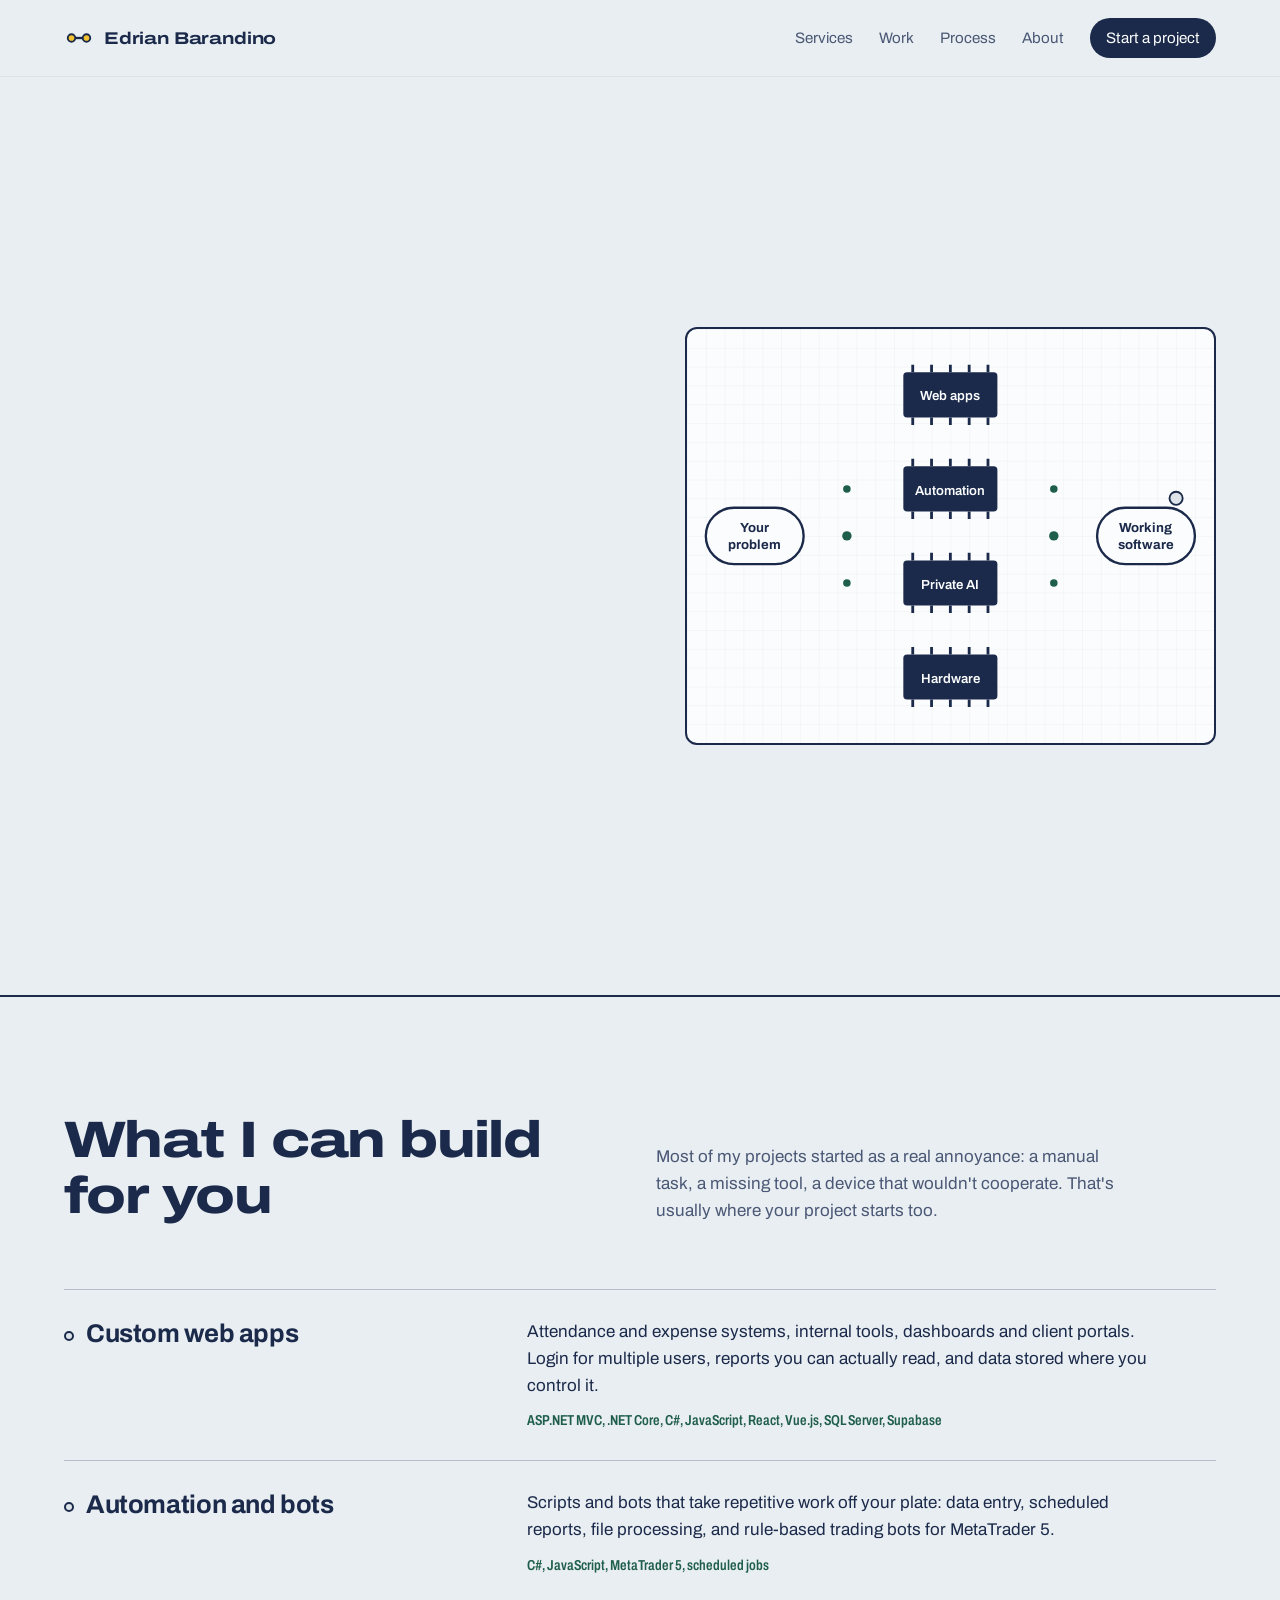
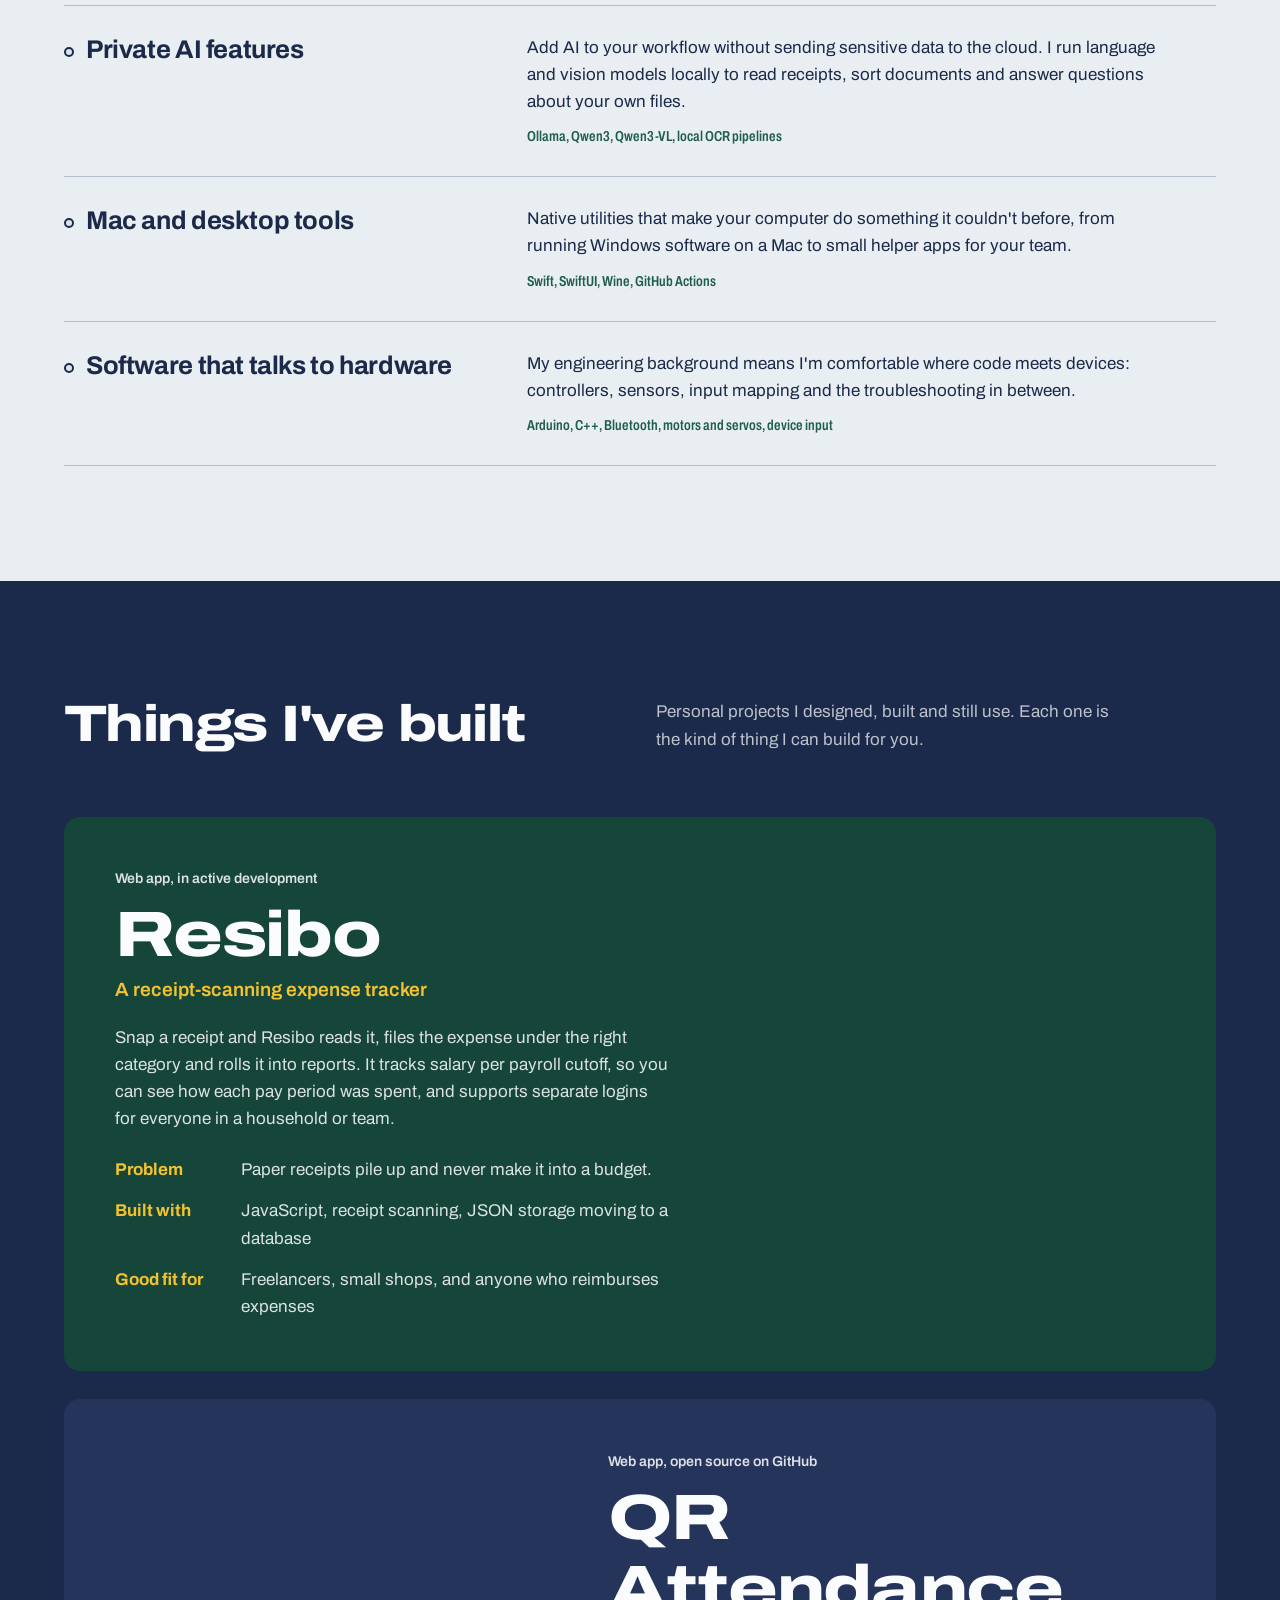
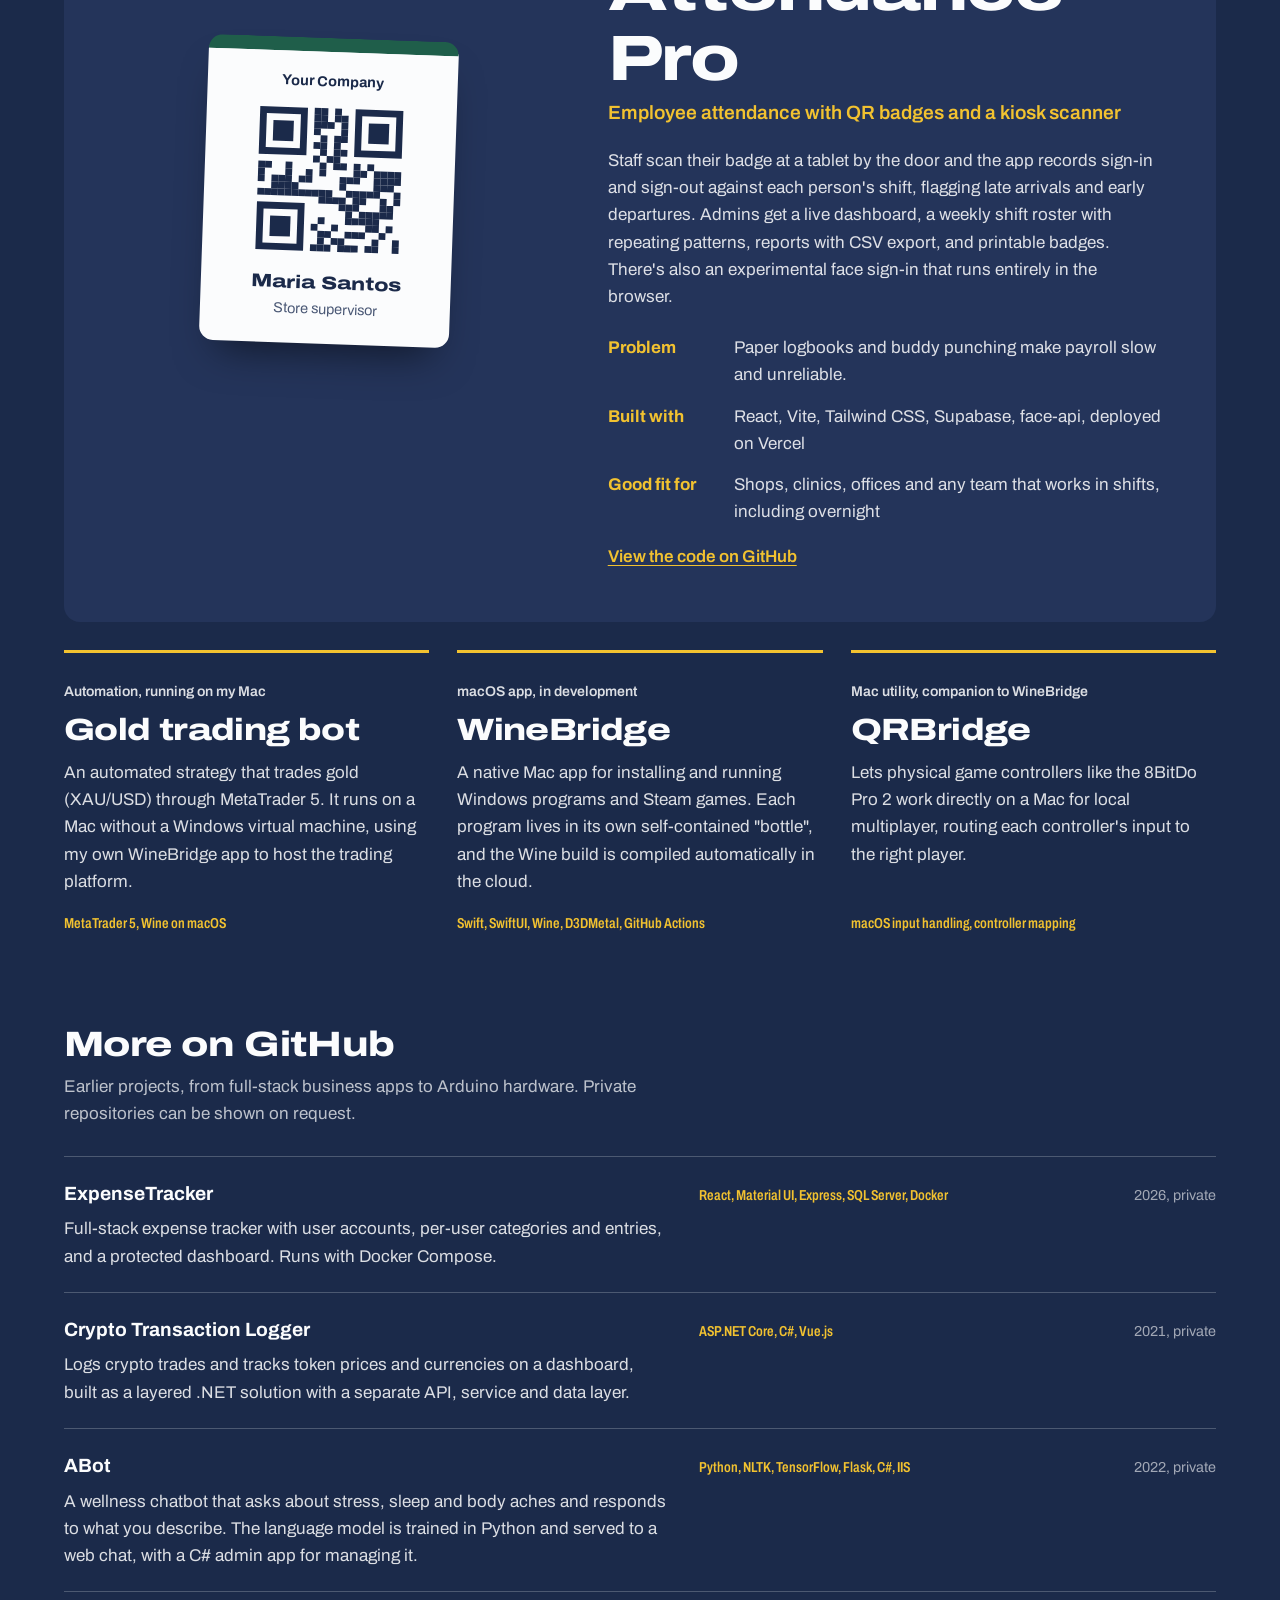
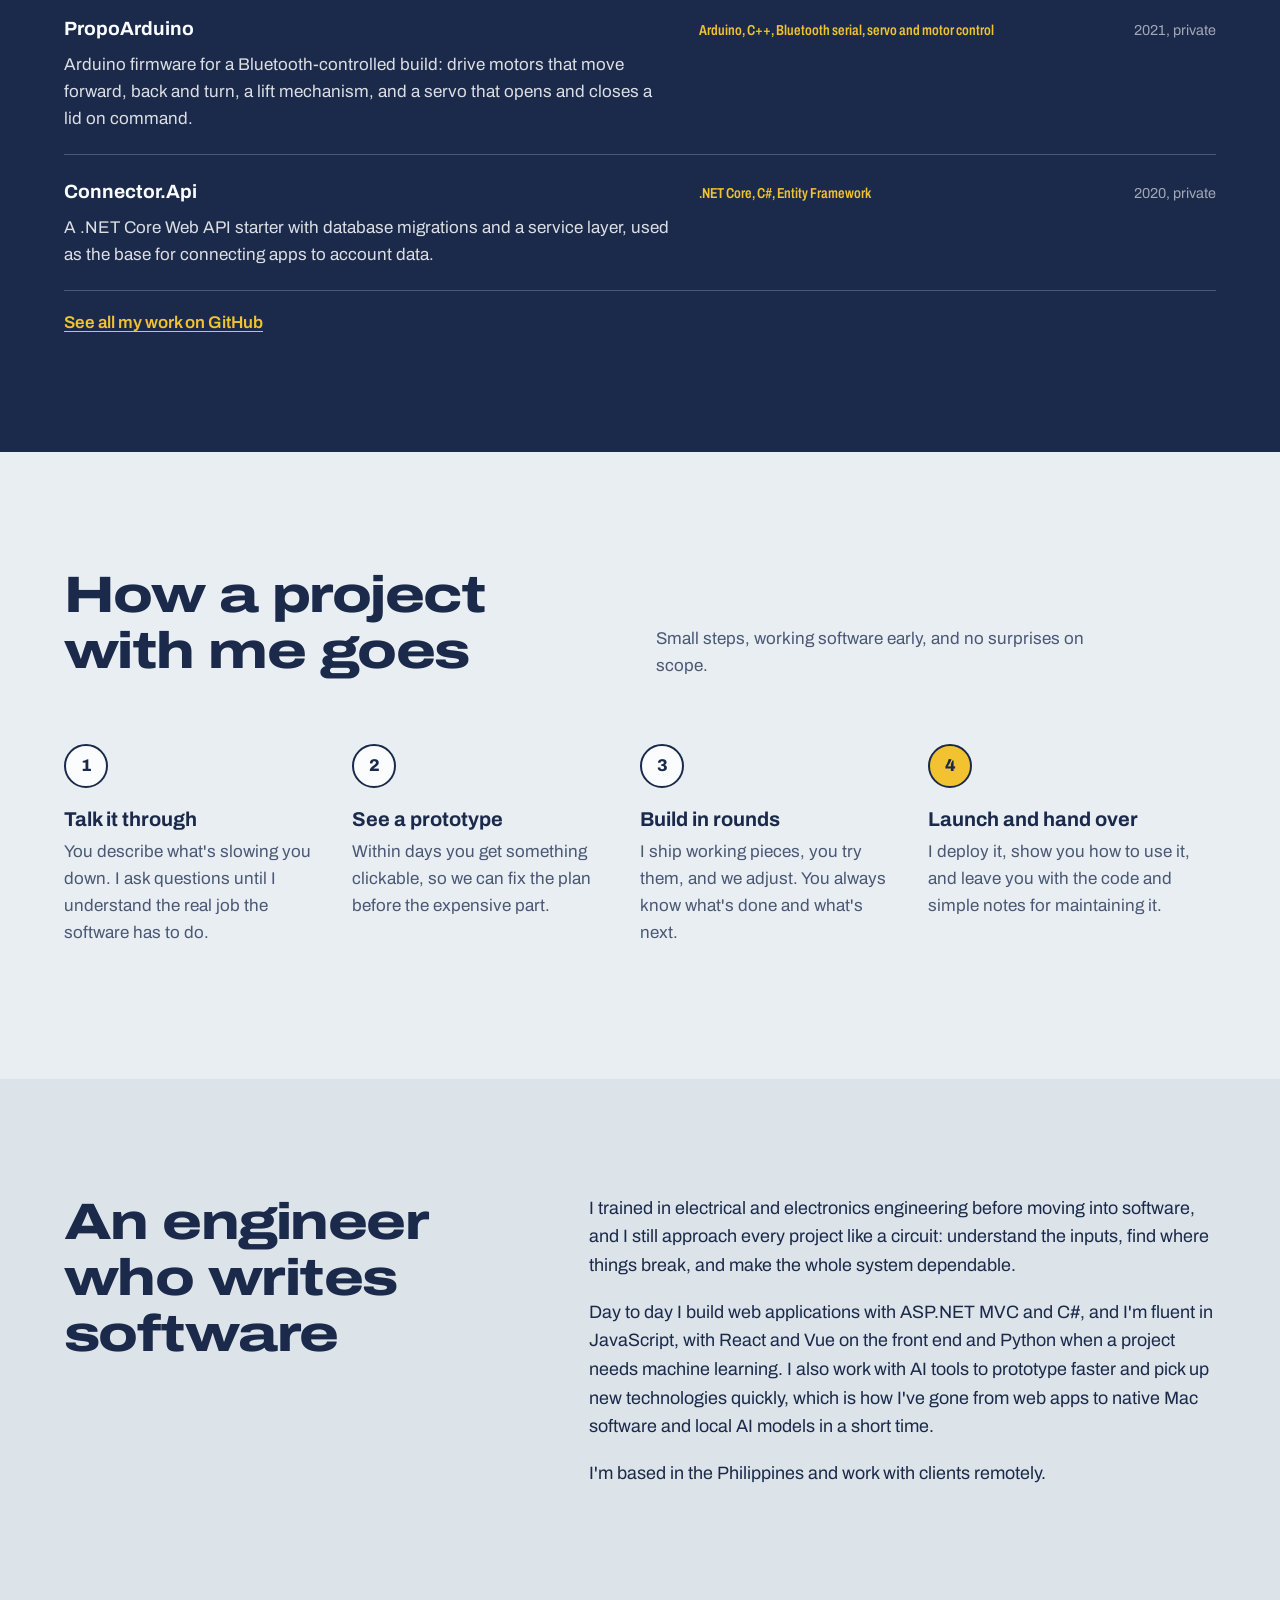
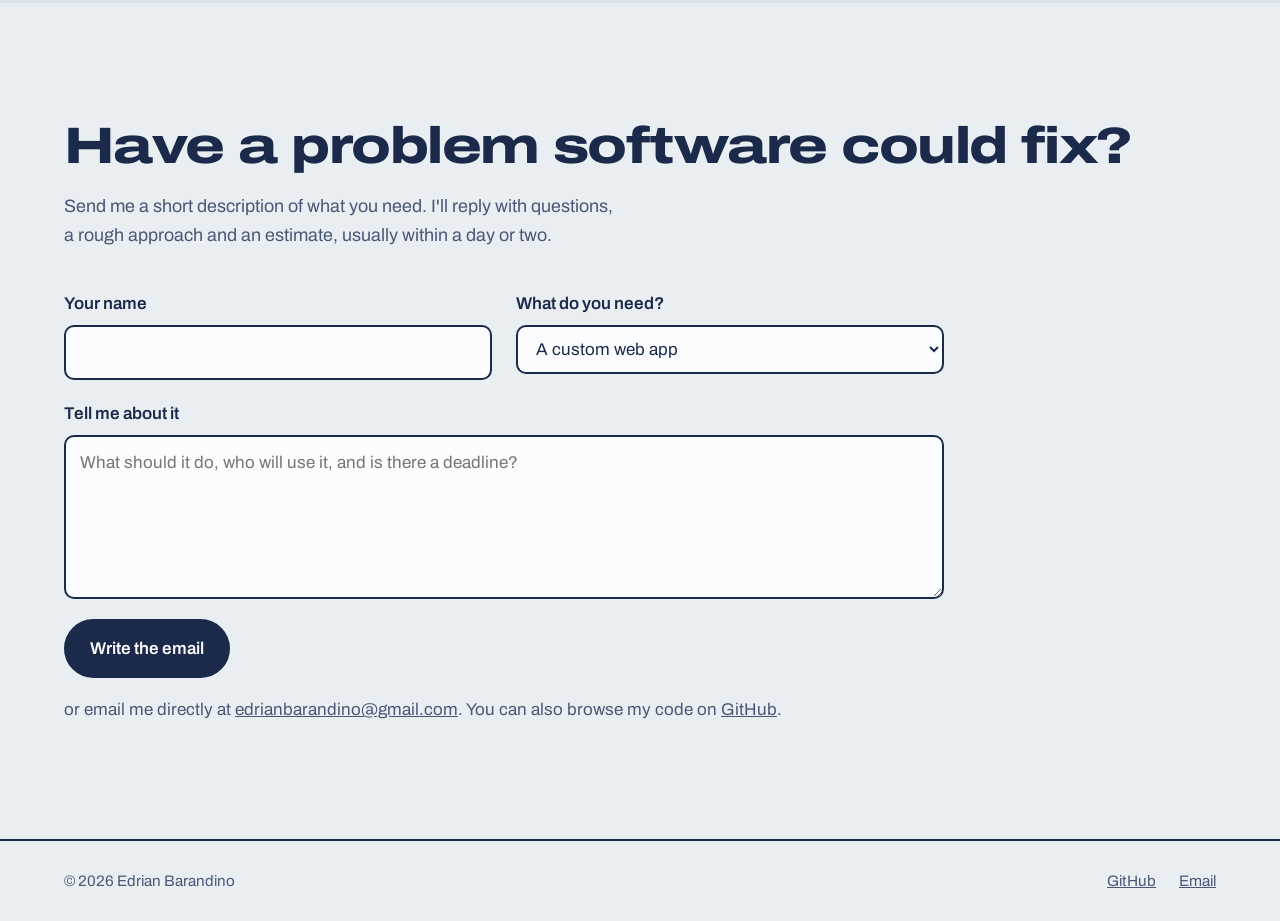
==== index.html @ 3510b92c "Initial page" ====
<!DOCTYPE html>
<html lang="en">
<head>
  <meta charset="utf-8">
  <meta name="viewport" content="width=device-width, initial-scale=1">
  <title>Edrian Barandino — Web apps, automation and AI tools</title>
  <meta name="description" content="Edrian Barandino is a software developer with an electronics engineering background. I build custom web apps, automation, bots and private AI tools for small businesses and individuals.">
  <meta property="og:title" content="Edrian Barandino — Web apps, automation and AI tools">
  <meta property="og:description" content="Custom web apps, automation and private AI tools, built by a developer who also understands hardware.">
  <meta property="og:type" content="website">
  <link rel="icon" href="data:image/svg+xml,%3Csvg xmlns='http://www.w3.org/2000/svg' viewBox='0 0 32 32'%3E%3Crect width='32' height='32' rx='6' fill='%231B2A4A'/%3E%3Ccircle cx='9' cy='16' r='3' fill='%23F2C230'/%3E%3Ccircle cx='23' cy='16' r='3' fill='%23F2C230'/%3E%3Cpath d='M12 16h8' stroke='%23F2C230' stroke-width='2'/%3E%3C/svg%3E">
  <link rel="preconnect" href="https://fonts.googleapis.com">
  <link rel="preconnect" href="https://fonts.gstatic.com" crossorigin>
  <link href="https://fonts.googleapis.com/css2?family=Archivo:wdth,wght@62..125,300..900&display=swap" rel="stylesheet">
  <link rel="stylesheet" href="styles.css">
</head>
<body>
  <a class="skip" href="#main">Skip to content</a>

  <header class="top">
    <span class="progress" aria-hidden="true"></span>
    <a class="mark" href="#top" aria-label="Edrian Barandino, home">
      <svg viewBox="0 0 32 32" aria-hidden="true"><circle cx="8" cy="16" r="4"/><circle cx="24" cy="16" r="4"/><path d="M12 16h8"/></svg>
      <span>Edrian Barandino</span>
    </a>
    <nav aria-label="Main">
      <a href="#services">Services</a>
      <a href="#work">Work</a>
      <a href="#process">Process</a>
      <a href="#about">About</a>
      <a class="nav-cta" href="#contact">Start a project</a>
    </nav>
  </header>

  <main id="main">
    <!-- HERO -->
    <section class="hero" id="top">
      <div class="hero-copy">
        <h1>I connect the way you work to the software you need.</h1>
        <p class="lede">I'm Edrian, a software developer with an electrical and electronics engineering background. I build custom web apps, automation and private AI tools for small businesses and people with a specific problem to solve.</p>
        <div class="hero-actions">
          <a class="btn btn-primary" href="#contact">Tell me about your project</a>
          <a class="btn btn-ghost" href="#work">See what I've built</a>
        </div>
      </div>

      <figure class="schematic" aria-label="Diagram: your problem flows through web, automation, AI and hardware skills into working software">
        <svg viewBox="0 0 560 440" role="img">
          <defs>
            <pattern id="grid" width="20" height="20" patternUnits="userSpaceOnUse">
              <path d="M20 0H0V20" fill="none" class="gridline"/>
            </pattern>
          </defs>
          <rect width="560" height="440" fill="url(#grid)"/>

          <!-- input terminal -->
          <g class="term">
            <rect x="20" y="190" width="104" height="60" rx="30"/>
            <text x="72" y="216" text-anchor="middle">Your</text>
            <text x="72" y="234" text-anchor="middle">problem</text>
          </g>

          <!-- traces -->
          <g class="traces">
            <path class="trace" id="t1" d="M124 220 H170 V70 H230"/>
            <path class="trace" id="t2" d="M170 220 V170 H230"/>
            <path class="trace" id="t3" d="M170 220 V270 H230"/>
            <path class="trace" id="t4" d="M170 220 V370 H230"/>
            <path class="trace" id="t5" d="M330 70 H390 V220"/>
            <path class="trace" id="t6" d="M330 170 H390"/>
            <path class="trace" id="t7" d="M330 270 H390"/>
            <path class="trace" id="t8" d="M330 370 H390 V220 H436"/>
          </g>

          <g class="pulses" aria-hidden="true">
            <circle class="pulse" r="5" visibility="hidden"><set attributeName="visibility" to="visible" begin="p0i.begin"/><set attributeName="visibility" to="hidden" begin="p0i.end"/><animateMotion dur="1s" begin="2.8s;p0o.end+1.4s" id="p0i" fill="freeze" keyPoints="0;1" keyTimes="0;1" calcMode="linear"><mpath href="#t1"/></animateMotion></circle>
            <circle class="pulse" r="5" visibility="hidden"><set attributeName="visibility" to="visible" begin="p0o.begin"/><set attributeName="visibility" to="hidden" begin="p0o.end"/><animateMotion dur="1s" begin="p0i.end" id="p0o" fill="freeze"><mpath href="#t5"/></animateMotion></circle>
            <circle class="pulse" r="5" visibility="hidden"><set attributeName="visibility" to="visible" begin="p1i.begin"/><set attributeName="visibility" to="hidden" begin="p1i.end"/><animateMotion dur="1s" begin="3.3499999999999996s;p1o.end+1.7s" id="p1i" fill="freeze" keyPoints="0;1" keyTimes="0;1" calcMode="linear"><mpath href="#t2"/></animateMotion></circle>
            <circle class="pulse" r="5" visibility="hidden"><set attributeName="visibility" to="visible" begin="p1o.begin"/><set attributeName="visibility" to="hidden" begin="p1o.end"/><animateMotion dur="1s" begin="p1i.end" id="p1o" fill="freeze"><mpath href="#t6"/></animateMotion></circle>
            <circle class="pulse" r="5" visibility="hidden"><set attributeName="visibility" to="visible" begin="p2i.begin"/><set attributeName="visibility" to="hidden" begin="p2i.end"/><animateMotion dur="1s" begin="3.9s;p2o.end+2.0s" id="p2i" fill="freeze" keyPoints="0;1" keyTimes="0;1" calcMode="linear"><mpath href="#t3"/></animateMotion></circle>
            <circle class="pulse" r="5" visibility="hidden"><set attributeName="visibility" to="visible" begin="p2o.begin"/><set attributeName="visibility" to="hidden" begin="p2o.end"/><animateMotion dur="1s" begin="p2i.end" id="p2o" fill="freeze"><mpath href="#t7"/></animateMotion></circle>
            <circle class="pulse" r="5" visibility="hidden"><set attributeName="visibility" to="visible" begin="p3i.begin"/><set attributeName="visibility" to="hidden" begin="p3i.end"/><animateMotion dur="1s" begin="4.45s;p3o.end+2.3s" id="p3i" fill="freeze" keyPoints="0;1" keyTimes="0;1" calcMode="linear"><mpath href="#t4"/></animateMotion></circle>
            <circle class="pulse" r="5" visibility="hidden"><set attributeName="visibility" to="visible" begin="p3o.begin"/><set attributeName="visibility" to="hidden" begin="p3o.end"/><animateMotion dur="1s" begin="p3i.end" id="p3o" fill="freeze"><mpath href="#t8"/></animateMotion></circle>
          </g>

          <g class="junctions">
            <circle cx="170" cy="220" r="5"/>
            <circle cx="170" cy="170" r="4"/>
            <circle cx="170" cy="270" r="4"/>
            <circle cx="390" cy="170" r="4"/>
            <circle cx="390" cy="270" r="4"/>
            <circle cx="390" cy="220" r="5"/>
          </g>

          <!-- components -->
          <a href="#svc-web" class="chip-link" data-svc="svc-web"><g class="chip"><rect x="230" y="46" width="100" height="48" rx="4"/><text x="280" y="76" text-anchor="middle">Web apps</text></g></a>
          <a href="#svc-auto" class="chip-link" data-svc="svc-auto"><g class="chip"><rect x="230" y="146" width="100" height="48" rx="4"/><text x="280" y="176" text-anchor="middle">Automation</text></g></a>
          <a href="#svc-ai" class="chip-link" data-svc="svc-ai"><g class="chip"><rect x="230" y="246" width="100" height="48" rx="4"/><text x="280" y="276" text-anchor="middle">Private AI</text></g></a>
          <a href="#svc-hw" class="chip-link" data-svc="svc-hw"><g class="chip"><rect x="230" y="346" width="100" height="48" rx="4"/><text x="280" y="376" text-anchor="middle">Hardware</text></g></a>
          <g class="pins">
            <path d="M240 46v-8M260 46v-8M280 46v-8M300 46v-8M320 46v-8M240 94v8M260 94v8M280 94v8M300 94v8M320 94v8"/>
            <path d="M240 146v-8M260 146v-8M280 146v-8M300 146v-8M320 146v-8M240 194v8M260 194v8M280 194v8M300 194v8M320 194v8"/>
            <path d="M240 246v-8M260 246v-8M280 246v-8M300 246v-8M320 246v-8M240 294v8M260 294v8M280 294v8M300 294v8M320 294v8"/>
            <path d="M240 346v-8M260 346v-8M280 346v-8M300 346v-8M320 346v-8M240 394v8M260 394v8M280 394v8M300 394v8M320 394v8"/>
          </g>

          <!-- output -->
          <g class="term term-out">
            <rect x="436" y="190" width="104" height="60" rx="30"/>
            <text x="488" y="216" text-anchor="middle">Working</text>
            <text x="488" y="234" text-anchor="middle">software</text>
          </g>
          <circle class="led" cx="520" cy="180" r="7"/>
        </svg>
      </figure>
    </section>

    <!-- SERVICES -->
    <section class="services" id="services" aria-labelledby="services-h">
      <div class="section-head">
        <h2 id="services-h">What I can build for you</h2>
        <p>Most of my projects started as a real annoyance: a manual task, a missing tool, a device that wouldn't cooperate. That's usually where your project starts too.</p>
      </div>

      <ul class="svc-list">
        <li class="svc" id="svc-web">
          <h3>Custom web apps</h3>
          <div>
            <p>Attendance and expense systems, internal tools, dashboards and client portals. Login for multiple users, reports you can actually read, and data stored where you control it.</p>
            <p class="stack">ASP.NET MVC, .NET Core, C#, JavaScript, React, Vue.js, SQL Server, Supabase</p>
          </div>
        </li>
        <li class="svc" id="svc-auto">
          <h3>Automation and bots</h3>
          <div>
            <p>Scripts and bots that take repetitive work off your plate: data entry, scheduled reports, file processing, and rule-based trading bots for MetaTrader 5.</p>
            <p class="stack">C#, JavaScript, MetaTrader 5, scheduled jobs</p>
          </div>
        </li>
        <li class="svc" id="svc-ai">
          <h3>Private AI features</h3>
          <div>
            <p>Add AI to your workflow without sending sensitive data to the cloud. I run language and vision models locally to read receipts, sort documents and answer questions about your own files.</p>
            <p class="stack">Ollama, Qwen3, Qwen3-VL, local OCR pipelines</p>
          </div>
        </li>
        <li class="svc" id="svc-mac">
          <h3>Mac and desktop tools</h3>
          <div>
            <p>Native utilities that make your computer do something it couldn't before, from running Windows software on a Mac to small helper apps for your team.</p>
            <p class="stack">Swift, SwiftUI, Wine, GitHub Actions</p>
          </div>
        </li>
        <li class="svc" id="svc-hw">
          <h3>Software that talks to hardware</h3>
          <div>
            <p>My engineering background means I'm comfortable where code meets devices: controllers, sensors, input mapping and the troubleshooting in between.</p>
            <p class="stack">Arduino, C++, Bluetooth, motors and servos, device input</p>
          </div>
        </li>
      </ul>
    </section>

    <!-- WORK -->
    <section class="work" id="work" aria-labelledby="work-h">
      <div class="section-head">
        <h2 id="work-h">Things I've built</h2>
        <p>Personal projects I designed, built and still use. Each one is the kind of thing I can build for you.</p>
      </div>

      <article class="case case-feature">
        <div class="case-body">
          <p class="case-status">Web app, in active development</p>
          <h3>Resibo</h3>
          <p class="case-sub">A receipt-scanning expense tracker</p>
          <p>Snap a receipt and Resibo reads it, files the expense under the right category and rolls it into reports. It tracks salary per payroll cutoff, so you can see how each pay period was spent, and supports separate logins for everyone in a household or team.</p>
          <dl class="case-facts">
            <div><dt>Problem</dt><dd>Paper receipts pile up and never make it into a budget.</dd></div>
            <div><dt>Built with</dt><dd>JavaScript, receipt scanning, JSON storage moving to a database</dd></div>
            <div><dt>Good fit for</dt><dd>Freelancers, small shops, and anyone who reimburses expenses</dd></div>
          </dl>
        </div>
        <div class="receipt" data-reveal aria-hidden="true">
          <div class="receipt-paper">
            <p class="r-shop">Sari-sari Mart</p>
            <p class="r-date">Nov 6, 2026</p>
            <ul>
              <li><span>Rice 5kg</span><span>₱285.00</span></li>
              <li><span>Cooking oil</span><span>₱98.50</span></li>
              <li><span>Eggs (12)</span><span>₱102.00</span></li>
              <li><span>Coffee</span><span>₱64.00</span></li>
            </ul>
            <p class="r-total"><span>Total</span><span>₱549.50</span></p>
          </div>
          <div class="receipt-tag">
            <span class="tag-k">Category</span><span>Groceries</span>
            <span class="tag-k">Cutoff</span><span>Nov 1–15</span>
          </div>
        </div>
      </article>


      <article class="case case-feature case-flip">
        <div class="badge-demo" data-reveal aria-hidden="true">
          <div class="badge">
            <span class="scanline"></span>
            <p class="badge-co">Your Company</p>
            <svg class="qr" viewBox="-0.5 -0.5 22 22" aria-hidden="true"><rect x="0.5" y="0.5" width="6" height="6" fill="none" stroke="currentColor" stroke-width="1"/><rect x="2" y="2" width="3" height="3"/><rect x="14.5" y="0.5" width="6" height="6" fill="none" stroke="currentColor" stroke-width="1"/><rect x="16" y="2" width="3" height="3"/><rect x="0.5" y="14.5" width="6" height="6" fill="none" stroke="currentColor" stroke-width="1"/><rect x="2" y="16" width="3" height="3"/><rect x="8" y="0" width="1" height="1"/><rect x="9" y="0" width="1" height="1"/><rect x="11" y="0" width="1" height="1"/><rect x="8" y="1" width="1" height="1"/><rect x="9" y="1" width="1" height="1"/><rect x="11" y="1" width="1" height="1"/><rect x="12" y="1" width="1" height="1"/><rect x="8" y="2" width="1" height="1"/><rect x="9" y="2" width="1" height="1"/><rect x="10" y="2" width="1" height="1"/><rect x="12" y="2" width="1" height="1"/><rect x="8" y="3" width="1" height="1"/><rect x="12" y="3" width="1" height="1"/><rect x="9" y="4" width="1" height="1"/><rect x="11" y="4" width="1" height="1"/><rect x="12" y="4" width="1" height="1"/><rect x="8" y="5" width="1" height="1"/><rect x="9" y="5" width="1" height="1"/><rect x="11" y="5" width="1" height="1"/><rect x="9" y="6" width="1" height="1"/><rect x="11" y="6" width="1" height="1"/><rect x="12" y="6" width="1" height="1"/><rect x="8" y="7" width="1" height="1"/><rect x="10" y="7" width="1" height="1"/><rect x="11" y="7" width="1" height="1"/><rect x="0" y="8" width="1" height="1"/><rect x="1" y="8" width="1" height="1"/><rect x="4" y="8" width="1" height="1"/><rect x="9" y="8" width="1" height="1"/><rect x="11" y="8" width="1" height="1"/><rect x="12" y="8" width="1" height="1"/><rect x="14" y="8" width="1" height="1"/><rect x="16" y="8" width="1" height="1"/><rect x="0" y="9" width="1" height="1"/><rect x="4" y="9" width="1" height="1"/><rect x="7" y="9" width="1" height="1"/><rect x="9" y="9" width="1" height="1"/><rect x="14" y="9" width="1" height="1"/><rect x="15" y="9" width="1" height="1"/><rect x="17" y="9" width="1" height="1"/><rect x="18" y="9" width="1" height="1"/><rect x="19" y="9" width="1" height="1"/><rect x="20" y="9" width="1" height="1"/><rect x="0" y="10" width="1" height="1"/><rect x="2" y="10" width="1" height="1"/><rect x="3" y="10" width="1" height="1"/><rect x="4" y="10" width="1" height="1"/><rect x="6" y="10" width="1" height="1"/><rect x="7" y="10" width="1" height="1"/><rect x="12" y="10" width="1" height="1"/><rect x="13" y="10" width="1" height="1"/><rect x="14" y="10" width="1" height="1"/><rect x="17" y="10" width="1" height="1"/><rect x="18" y="10" width="1" height="1"/><rect x="19" y="10" width="1" height="1"/><rect x="20" y="10" width="1" height="1"/><rect x="2" y="11" width="1" height="1"/><rect x="3" y="11" width="1" height="1"/><rect x="4" y="11" width="1" height="1"/><rect x="5" y="11" width="1" height="1"/><rect x="12" y="11" width="1" height="1"/><rect x="17" y="11" width="1" height="1"/><rect x="18" y="11" width="1" height="1"/><rect x="19" y="11" width="1" height="1"/><rect x="0" y="12" width="1" height="1"/><rect x="1" y="12" width="1" height="1"/><rect x="2" y="12" width="1" height="1"/><rect x="3" y="12" width="1" height="1"/><rect x="4" y="12" width="1" height="1"/><rect x="5" y="12" width="1" height="1"/><rect x="6" y="12" width="1" height="1"/><rect x="7" y="12" width="1" height="1"/><rect x="8" y="12" width="1" height="1"/><rect x="9" y="12" width="1" height="1"/><rect x="10" y="12" width="1" height="1"/><rect x="13" y="12" width="1" height="1"/><rect x="14" y="12" width="1" height="1"/><rect x="15" y="12" width="1" height="1"/><rect x="16" y="12" width="1" height="1"/><rect x="17" y="12" width="1" height="1"/><rect x="20" y="12" width="1" height="1"/><rect x="9" y="13" width="1" height="1"/><rect x="10" y="13" width="1" height="1"/><rect x="11" y="13" width="1" height="1"/><rect x="12" y="13" width="1" height="1"/><rect x="14" y="13" width="1" height="1"/><rect x="15" y="13" width="1" height="1"/><rect x="18" y="13" width="1" height="1"/><rect x="20" y="13" width="1" height="1"/><rect x="12" y="14" width="1" height="1"/><rect x="13" y="14" width="1" height="1"/><rect x="14" y="14" width="1" height="1"/><rect x="18" y="14" width="1" height="1"/><rect x="19" y="14" width="1" height="1"/><rect x="13" y="15" width="1" height="1"/><rect x="15" y="15" width="1" height="1"/><rect x="16" y="15" width="1" height="1"/><rect x="17" y="15" width="1" height="1"/><rect x="18" y="15" width="1" height="1"/><rect x="19" y="15" width="1" height="1"/><rect x="9" y="16" width="1" height="1"/><rect x="13" y="16" width="1" height="1"/><rect x="14" y="16" width="1" height="1"/><rect x="15" y="16" width="1" height="1"/><rect x="16" y="16" width="1" height="1"/><rect x="17" y="16" width="1" height="1"/><rect x="8" y="17" width="1" height="1"/><rect x="11" y="17" width="1" height="1"/><rect x="16" y="17" width="1" height="1"/><rect x="17" y="17" width="1" height="1"/><rect x="19" y="17" width="1" height="1"/><rect x="9" y="18" width="1" height="1"/><rect x="10" y="18" width="1" height="1"/><rect x="13" y="18" width="1" height="1"/><rect x="14" y="18" width="1" height="1"/><rect x="15" y="18" width="1" height="1"/><rect x="18" y="18" width="1" height="1"/><rect x="9" y="19" width="1" height="1"/><rect x="11" y="19" width="1" height="1"/><rect x="12" y="19" width="1" height="1"/><rect x="17" y="19" width="1" height="1"/><rect x="20" y="19" width="1" height="1"/><rect x="8" y="20" width="1" height="1"/><rect x="9" y="20" width="1" height="1"/><rect x="10" y="20" width="1" height="1"/><rect x="12" y="20" width="1" height="1"/><rect x="13" y="20" width="1" height="1"/><rect x="14" y="20" width="1" height="1"/><rect x="16" y="20" width="1" height="1"/><rect x="17" y="20" width="1" height="1"/><rect x="20" y="20" width="1" height="1"/></svg>
            <p class="badge-name">Maria Santos</p>
            <p class="badge-role">Store supervisor</p>
          </div>
          <div class="scan-chip">
            <span class="tag-k">Signed in</span><span>8:57 AM</span>
            <span class="tag-k">Status</span><span>On time</span>
          </div>
        </div>
        <div class="case-body">
          <p class="case-status">Web app, open source on GitHub</p>
          <h3>QR Attendance Pro</h3>
          <p class="case-sub">Employee attendance with QR badges and a kiosk scanner</p>
          <p>Staff scan their badge at a tablet by the door and the app records sign-in and sign-out against each person's shift, flagging late arrivals and early departures. Admins get a live dashboard, a weekly shift roster with repeating patterns, reports with CSV export, and printable badges. There's also an experimental face sign-in that runs entirely in the browser.</p>
          <dl class="case-facts">
            <div><dt>Problem</dt><dd>Paper logbooks and buddy punching make payroll slow and unreliable.</dd></div>
            <div><dt>Built with</dt><dd>React, Vite, Tailwind CSS, Supabase, face-api, deployed on Vercel</dd></div>
            <div><dt>Good fit for</dt><dd>Shops, clinics, offices and any team that works in shifts, including overnight</dd></div>
          </dl>
          <p class="case-link"><a href="https://github.com/Ezekiel05/QRAttendancePro">View the code on GitHub</a></p>
        </div>
      </article>

      <div class="case-row">
        <article class="case">
          <p class="case-status">Automation, running on my Mac</p>
          <h3>Gold trading bot</h3>
          <p>An automated strategy that trades gold (XAU/USD) through MetaTrader 5. It runs on a Mac without a Windows virtual machine, using my own WineBridge app to host the trading platform.</p>
          <p class="stack">MetaTrader 5, Wine on macOS</p>
        </article>

        <article class="case">
          <p class="case-status">macOS app, in development</p>
          <h3>WineBridge</h3>
          <p>A native Mac app for installing and running Windows programs and Steam games. Each program lives in its own self-contained "bottle", and the Wine build is compiled automatically in the cloud.</p>
          <p class="stack">Swift, SwiftUI, Wine, D3DMetal, GitHub Actions</p>
        </article>

        <article class="case">
          <p class="case-status">Mac utility, companion to WineBridge</p>
          <h3>QRBridge</h3>
          <p>Lets physical game controllers like the 8BitDo Pro 2 work directly on a Mac for local multiplayer, routing each controller's input to the right player.</p>
          <p class="stack">macOS input handling, controller mapping</p>
        </article>
      </div>

      <div class="more">
        <h3 class="more-h">More on GitHub</h3>
        <p class="more-note">Earlier projects, from full-stack business apps to Arduino hardware. Private repositories can be shown on request.</p>
        <ul class="repo-list">
          <li class="repo">
            <div class="repo-main">
              <h4>ExpenseTracker</h4>
              <p>Full-stack expense tracker with user accounts, per-user categories and entries, and a protected dashboard. Runs with Docker Compose.</p>
            </div>
            <p class="stack">React, Material UI, Express, SQL Server, Docker</p>
            <p class="repo-meta">2026, private</p>
          </li>
          <li class="repo">
            <div class="repo-main">
              <h4>Crypto Transaction Logger</h4>
              <p>Logs crypto trades and tracks token prices and currencies on a dashboard, built as a layered .NET solution with a separate API, service and data layer.</p>
            </div>
            <p class="stack">ASP.NET Core, C#, Vue.js</p>
            <p class="repo-meta">2021, private</p>
          </li>
          <li class="repo">
            <div class="repo-main">
              <h4>ABot</h4>
              <p>A wellness chatbot that asks about stress, sleep and body aches and responds to what you describe. The language model is trained in Python and served to a web chat, with a C# admin app for managing it.</p>
            </div>
            <p class="stack">Python, NLTK, TensorFlow, Flask, C#, IIS</p>
            <p class="repo-meta">2022, private</p>
          </li>
          <li class="repo">
            <div class="repo-main">
              <h4>PropoArduino</h4>
              <p>Arduino firmware for a Bluetooth-controlled build: drive motors that move forward, back and turn, a lift mechanism, and a servo that opens and closes a lid on command.</p>
            </div>
            <p class="stack">Arduino, C++, Bluetooth serial, servo and motor control</p>
            <p class="repo-meta">2021, private</p>
          </li>
          <li class="repo">
            <div class="repo-main">
              <h4>Connector.Api</h4>
              <p>A .NET Core Web API starter with database migrations and a service layer, used as the base for connecting apps to account data.</p>
            </div>
            <p class="stack">.NET Core, C#, Entity Framework</p>
            <p class="repo-meta">2020, private</p>
          </li>
        </ul>
        <p class="case-link"><a href="https://github.com/Ezekiel05">See all my work on GitHub</a></p>
      </div>
    </section>

    <!-- PROCESS -->
    <section class="process" id="process" aria-labelledby="process-h">
      <div class="section-head">
        <h2 id="process-h">How a project with me goes</h2>
        <p>Small steps, working software early, and no surprises on scope.</p>
      </div>
      <ol class="steps" data-reveal>
        <li>
          <h3>Talk it through</h3>
          <p>You describe what's slowing you down. I ask questions until I understand the real job the software has to do.</p>
        </li>
        <li>
          <h3>See a prototype</h3>
          <p>Within days you get something clickable, so we can fix the plan before the expensive part.</p>
        </li>
        <li>
          <h3>Build in rounds</h3>
          <p>I ship working pieces, you try them, and we adjust. You always know what's done and what's next.</p>
        </li>
        <li>
          <h3>Launch and hand over</h3>
          <p>I deploy it, show you how to use it, and leave you with the code and simple notes for maintaining it.</p>
        </li>
      </ol>
    </section>

    <!-- ABOUT -->
    <section class="about" id="about" aria-labelledby="about-h">
      <div class="about-inner">
        <h2 id="about-h">An engineer who writes software</h2>
        <div class="about-text">
          <p>I trained in electrical and electronics engineering before moving into software, and I still approach every project like a circuit: understand the inputs, find where things break, and make the whole system dependable.</p>
          <p>Day to day I build web applications with ASP.NET MVC and C#, and I'm fluent in JavaScript, with React and Vue on the front end and Python when a project needs machine learning. I also work with AI tools to prototype faster and pick up new technologies quickly, which is how I've gone from web apps to native Mac software and local AI models in a short time.</p>
          <p>I'm based in the Philippines and work with clients remotely.</p>
        </div>
      </div>
    </section>

    <!-- CONTACT -->
    <section class="contact" id="contact" aria-labelledby="contact-h">
      <h2 id="contact-h">Have a problem software could fix?</h2>
      <p>Send me a short description of what you need. I'll reply with questions, a rough approach and an estimate, usually within a day or two.</p>

      <form class="contact-form" id="contact-form" novalidate>
        <div class="field">
          <label for="f-name">Your name</label>
          <input id="f-name" name="name" type="text" autocomplete="name" required>
        </div>
        <div class="field">
          <label for="f-type">What do you need?</label>
          <select id="f-type" name="type">
            <option>A custom web app</option>
            <option>Automation or a bot</option>
            <option>AI features</option>
            <option>A Mac or desktop tool</option>
            <option>Something else</option>
          </select>
        </div>
        <div class="field field-wide">
          <label for="f-msg">Tell me about it</label>
          <textarea id="f-msg" name="message" rows="5" required placeholder="What should it do, who will use it, and is there a deadline?"></textarea>
        </div>
        <p class="form-error" id="form-error" role="alert" hidden></p>
        <div class="field-wide form-actions">
          <button class="btn btn-primary" type="submit">Write the email</button>
          <span class="form-alt">or email me directly at <a href="mailto:edrianbarandino@gmail.com">edrianbarandino@gmail.com</a>. You can also browse my code on <a href="https://github.com/Ezekiel05">GitHub</a>.</span>
        </div>
      </form>
    </section>
  </main>

  <footer class="foot">
    <p>© <span id="year">2026</span> Edrian Barandino</p>
    <p><a href="https://github.com/Ezekiel05">GitHub</a> <a href="mailto:edrianbarandino@gmail.com">Email</a></p>
  </footer>

  <script src="script.js"></script>
</body>
</html>
---- styles.css ----
/* Palette: drafting-sheet blue-grey, navy ink, solder-mask green, indicator yellow */
:root {
  --sheet: #E9EEF2;
  --sheet-2: #DCE4EA;
  --ink: #1B2A4A;
  --ink-soft: #4A5875;
  --mask: #1F5E4A;
  --mask-deep: #16463A;
  --led: #F2C230;
  --white: #FBFCFD;
  --grid: rgba(27, 42, 74, 0.07);

  --font: "Archivo", system-ui, -apple-system, "Segoe UI", sans-serif;
  --wide: "wdth" 125;
  --narrow: "wdth" 75;

  --measure: 64ch;
  --gutter: clamp(20px, 5vw, 72px);
}

*, *::before, *::after { box-sizing: border-box; }
html { scroll-behavior: smooth; }
@media (prefers-reduced-motion: reduce) { html { scroll-behavior: auto; } }

body {
  margin: 0;
  background: var(--sheet);
  color: var(--ink);
  font-family: var(--font);
  font-size: 1.0625rem;
  line-height: 1.6;
  -webkit-font-smoothing: antialiased;
}

h1, h2, h3 { margin: 0; line-height: 1.1; }
p { margin: 0 0 1em; }
a { color: inherit; }

:focus-visible {
  outline: 3px solid var(--led);
  outline-offset: 3px;
  border-radius: 2px;
}

.skip {
  position: absolute; left: -9999px; top: 8px;
  background: var(--ink); color: var(--white); padding: 8px 14px; z-index: 10;
}
.skip:focus { left: 8px; }

/* ---------- header ---------- */
.top {
  display: flex; align-items: center; justify-content: space-between; gap: 24px;
  padding: 18px var(--gutter);
  position: sticky; top: 0; z-index: 5;
  background: color-mix(in srgb, var(--sheet) 88%, transparent);
  backdrop-filter: blur(8px);
  border-bottom: 1px solid var(--sheet-2);
}
.mark {
  display: flex; align-items: center; gap: 10px;
  text-decoration: none; font-weight: 700;
  font-variation-settings: var(--wide);
  letter-spacing: -0.01em;
}
.mark svg { width: 30px; height: 30px; fill: var(--led); stroke: var(--ink); stroke-width: 2.5; }
.mark svg circle { stroke: var(--ink); stroke-width: 2; }
.top nav { display: flex; align-items: center; gap: 26px; font-size: 0.95rem; }
.top nav a { text-decoration: none; color: var(--ink-soft); }
.top nav a:hover { color: var(--ink); }
.top nav .nav-cta {
  color: var(--white); background: var(--ink);
  padding: 8px 16px; border-radius: 999px;
}
.top nav .nav-cta:hover { color: var(--white); background: var(--mask); }

@media (max-width: 760px) {
  .top nav a:not(.nav-cta) { display: none; }
  .mark span { font-size: 0.95rem; }
}

/* ---------- buttons ---------- */
.btn {
  display: inline-block; font: inherit; font-weight: 600;
  text-decoration: none; cursor: pointer;
  padding: 14px 24px; border-radius: 999px; border: 2px solid var(--ink);
  transition: background-color .15s, color .15s;
}
.btn-primary { background: var(--ink); color: var(--white); }
.btn-primary:hover { background: var(--mask); border-color: var(--mask); }
.btn-ghost { background: transparent; color: var(--ink); }
.btn-ghost:hover { background: var(--ink); color: var(--white); }

/* ---------- hero ---------- */
.hero {
  display: grid; grid-template-columns: 1.05fr 1fr; gap: clamp(32px, 5vw, 80px);
  align-items: center;
  padding: clamp(48px, 8vw, 112px) var(--gutter) clamp(56px, 8vw, 104px);
  max-width: 1400px; margin: 0 auto;
}
.hero h1 {
  font-size: clamp(2.6rem, 6.2vw, 5.4rem);
  font-weight: 800;
  font-variation-settings: var(--wide);
  letter-spacing: -0.035em;
  line-height: 0.98;
  margin-bottom: 28px;
}
.lede { font-size: clamp(1.1rem, 1.5vw, 1.3rem); color: var(--ink-soft); max-width: 46ch; margin-bottom: 36px; }
.hero-actions { display: flex; flex-wrap: wrap; gap: 14px; }

.schematic { margin: 0; }
.schematic svg {
  width: 100%; height: auto; display: block;
  background: var(--white);
  border: 2px solid var(--ink);
  border-radius: 12px;
}
.gridline { stroke: var(--grid); stroke-width: 1; }
.trace { fill: none; stroke: var(--mask); stroke-width: 3; stroke-linejoin: round; stroke-linecap: round; }
.junctions circle { fill: var(--mask); }
.chip rect { fill: var(--ink); }
.chip text { fill: var(--white); font: 600 14px var(--font); }
.pins path { stroke: var(--ink); stroke-width: 3; }
.term rect { fill: var(--white); stroke: var(--ink); stroke-width: 2.5; }
.term text { fill: var(--ink); font: 700 14px var(--font); }
.term-out rect { fill: var(--led); }
.led { fill: var(--led); stroke: var(--ink); stroke-width: 2; }

/* the one orchestrated motion: current flows through the board on load */
@media (prefers-reduced-motion: no-preference) {
  .js .trace { stroke-dasharray: 400; stroke-dashoffset: 400; }
  .js .term-out rect { fill: var(--white); }
  .js .led { fill: var(--sheet-2); }
  .js .hero.in .trace { animation: flow 1.4s cubic-bezier(.6,.1,.3,1) forwards; }
  .js .hero.in .traces path:nth-child(n+5) { animation-delay: 1.1s; }
  .js .hero.in .term-out rect { animation: power .3s 2.4s forwards; }
  .js .hero.in .led { animation: power .3s 2.5s forwards; }
}
@keyframes flow { to { stroke-dashoffset: 0; } }
@keyframes power { to { fill: var(--led); } }

@media (max-width: 900px) {
  .hero { grid-template-columns: 1fr; }
  .schematic { max-width: 560px; }
}

/* ---------- shared section head ---------- */
.services, .work, .process, .contact {
  padding: clamp(64px, 9vw, 120px) var(--gutter);
  max-width: 1400px; margin: 0 auto;
}
.section-head {
  display: grid; grid-template-columns: 1fr 1fr; gap: 32px; align-items: end;
  margin-bottom: clamp(36px, 5vw, 64px);
}
.section-head h2, .about h2, .contact h2 {
  font-size: clamp(2rem, 4vw, 3.25rem);
  font-weight: 800;
  font-variation-settings: var(--wide);
  letter-spacing: -0.03em;
}
.section-head p { color: var(--ink-soft); max-width: 48ch; margin: 0; }
@media (max-width: 760px) { .section-head { grid-template-columns: 1fr; gap: 16px; } }

.stack {
  font-size: 0.9rem; color: var(--mask);
  font-weight: 600; font-variation-settings: var(--narrow);
  margin: 0;
}

/* ---------- services ---------- */
.services { border-top: 2px solid var(--ink); }
.svc-list { list-style: none; margin: 0; padding: 0; }
.svc {
  display: grid; grid-template-columns: minmax(220px, 1fr) 1.6fr; gap: 32px;
  padding: 28px 0;
  border-top: 1px solid color-mix(in srgb, var(--ink) 25%, transparent);
}
.svc:last-child { border-bottom: 1px solid color-mix(in srgb, var(--ink) 25%, transparent); }
.svc h3 {
  font-size: clamp(1.3rem, 2vw, 1.6rem); font-weight: 700;
  letter-spacing: -0.015em; padding-top: 2px;
}
.svc p { max-width: var(--measure); }
.svc p:not(.stack) { margin-bottom: 10px; }
@media (max-width: 760px) { .svc { grid-template-columns: 1fr; gap: 10px; } }

/* ---------- work ---------- */
.work { background: var(--ink); color: var(--white); max-width: none; }
.work > * { max-width: calc(1400px - 2 * var(--gutter)); margin-left: auto; margin-right: auto; }
.work .section-head p { color: color-mix(in srgb, var(--white) 72%, transparent); }
.work .stack { color: var(--led); }

.case-status {
  font-size: 0.88rem; font-weight: 600;
  color: color-mix(in srgb, var(--white) 65%, transparent);
  margin-bottom: 10px;
}
.case h3 {
  font-size: clamp(1.5rem, 2.4vw, 2rem); font-weight: 800;
  font-variation-settings: var(--wide); letter-spacing: -0.02em;
  margin-bottom: 12px;
}
.case p { color: color-mix(in srgb, var(--white) 86%, transparent); }

.case-feature {
  display: grid; grid-template-columns: 1.3fr 1fr; gap: clamp(32px, 5vw, 72px);
  align-items: center;
  padding: clamp(28px, 4vw, 56px);
  background: var(--mask-deep);
  border-radius: 16px;
  margin-bottom: 28px;
}
.case-feature h3 { font-size: clamp(2.4rem, 5vw, 4rem); margin-bottom: 4px; }
.case-sub { font-size: 1.2rem; font-weight: 600; color: var(--led) !important; margin-bottom: 18px; }
.case-feature > .case-body > p:not(.case-status):not(.case-sub) { max-width: 58ch; }

.case-facts { margin: 24px 0 0; display: grid; gap: 14px; }
.case-facts div { display: grid; grid-template-columns: 110px 1fr; gap: 16px; }
.case-facts dt { font-weight: 700; color: var(--led); }
.case-facts dd { margin: 0; color: color-mix(in srgb, var(--white) 86%, transparent); }
@media (max-width: 520px) { .case-facts div { grid-template-columns: 1fr; gap: 2px; } }

.receipt { position: relative; justify-self: center; width: min(300px, 100%); }
.receipt-paper {
  background: var(--white); color: var(--ink);
  padding: 26px 24px 30px;
  font-variation-settings: var(--narrow);
  transform: rotate(-2.5deg);
  box-shadow: 0 24px 40px -18px rgba(0, 0, 0, .55);
  -webkit-mask: radial-gradient(circle 6px at 50% 100%, transparent 98%, #000) 0 0 / 16px 100% repeat-x;
          mask: radial-gradient(circle 6px at 50% 100%, transparent 98%, #000) 0 0 / 16px 100% repeat-x;
  -webkit-mask-composite: source-over;
}
.case .receipt-paper p { margin: 0; color: var(--ink); }
.case .receipt-paper .r-date { color: var(--ink-soft); }
.r-shop { font-weight: 800; font-size: 1.15rem; text-align: center; }
.r-date { text-align: center; color: var(--ink-soft); font-size: 0.9rem; margin-bottom: 14px !important; }
.receipt-paper ul { list-style: none; margin: 0; padding: 12px 0; border-top: 2px dashed var(--sheet-2); border-bottom: 2px dashed var(--sheet-2); }
.receipt-paper li, .r-total { display: flex; justify-content: space-between; gap: 12px; font-size: 0.95rem; }
.r-total { font-weight: 800; padding-top: 12px; font-size: 1.05rem; }
.receipt-tag {
  position: absolute; right: -18px; bottom: -22px;
  display: grid; grid-template-columns: auto auto; gap: 2px 12px;
  background: var(--led); color: var(--ink);
  padding: 12px 16px; border-radius: 10px;
  font-size: 0.9rem; font-weight: 600;
  transform: rotate(3deg);
  border: 2px solid var(--ink);
}
.tag-k { font-weight: 400; }

.case-row { display: grid; grid-template-columns: repeat(3, 1fr); gap: 28px; }
.case-row .case {
  padding: 28px 0 0;
  border-top: 3px solid var(--led);
  display: flex; flex-direction: column;
}
.case-row .case .stack { margin-top: auto; }

@media (max-width: 960px) {
  .case-feature { grid-template-columns: 1fr; }
  .receipt { margin: 8px 0 32px; }
  .case-row { grid-template-columns: 1fr; gap: 40px; }
}

/* ---------- process (a real sequence, so it's numbered) ---------- */
.steps {
  list-style: none; margin: 0; padding: 0;
  display: grid; grid-template-columns: repeat(4, 1fr); gap: 0;
  counter-reset: step;
  position: relative;
}
.steps li {
  counter-increment: step;
  padding: 0 24px 0 0;
  position: relative;
}
.steps li::before {
  content: counter(step);
  display: grid; place-items: center;
  width: 44px; height: 44px; border-radius: 50%;
  background: var(--white); border: 2px solid var(--ink);
  font-weight: 800; margin-bottom: 20px;
  position: relative; z-index: 1;
}
.steps li:last-child::before { background: var(--led); }
.steps li::after {
  content: ""; position: absolute; left: 44px; right: 0; top: 21px;
  height: 3px; background: var(--mask);
}
.steps li:last-child::after { display: none; }
.steps h3 { font-size: 1.25rem; font-weight: 700; margin-bottom: 8px; }
.steps p { color: var(--ink-soft); max-width: 32ch; }

@media (max-width: 860px) {
  .steps { grid-template-columns: 1fr; gap: 28px; }
  .steps li { padding: 0 0 0 64px; }
  .steps li::before { position: absolute; left: 0; top: -6px; margin: 0; }
  .steps li::after { left: 21px; top: 40px; bottom: -34px; right: auto; width: 3px; height: auto; }
}

/* ---------- about ---------- */
.about { background: var(--sheet-2); padding: clamp(64px, 9vw, 120px) var(--gutter); }
.about-inner {
  max-width: 1400px; margin: 0 auto;
  display: grid; grid-template-columns: 1fr 1.4fr; gap: clamp(32px, 6vw, 96px);
}
.about-text p { max-width: var(--measure); font-size: 1.12rem; }
.about-text p:last-child { margin-bottom: 0; }
@media (max-width: 860px) { .about-inner { grid-template-columns: 1fr; } }

/* ---------- contact ---------- */
.contact > p { color: var(--ink-soft); max-width: 56ch; margin: 18px 0 40px; font-size: 1.12rem; }
.contact-form {
  display: grid; grid-template-columns: 1fr 1fr; gap: 20px 24px;
  max-width: 880px;
}
.field { display: flex; flex-direction: column; gap: 8px; }
.field-wide { grid-column: 1 / -1; }
.field label { font-weight: 600; }
.field input, .field select, .field textarea {
  font: inherit; color: var(--ink);
  background: var(--white);
  border: 2px solid var(--ink);
  border-radius: 10px;
  padding: 12px 14px;
}
.field textarea { resize: vertical; }
.field input:focus-visible, .field select:focus-visible, .field textarea:focus-visible { outline-offset: 0; }
.field [aria-invalid="true"] { border-color: #B3261E; }
.form-error { grid-column: 1 / -1; color: #B3261E; font-weight: 600; margin: 0; }
.form-actions { display: flex; flex-wrap: wrap; align-items: center; gap: 18px; }
.form-alt { color: var(--ink-soft); }
@media (max-width: 640px) { .contact-form { grid-template-columns: 1fr; } }

/* ---------- footer ---------- */
.foot {
  display: flex; justify-content: space-between; flex-wrap: wrap; gap: 12px;
  padding: 28px var(--gutter);
  border-top: 2px solid var(--ink);
  font-size: 0.95rem; color: var(--ink-soft);
}
.foot p { margin: 0; }
.foot a { margin-left: 20px; }

@media (max-width: 520px) { .receipt-tag { right: -4px; } }
body { overflow-x: clip; }

/* ---------- second feature (mirrored) ---------- */
.case-flip { grid-template-columns: 1fr 1.3fr; background: #24345A; }
.case-link { margin: 18px 0 0; font-weight: 600; }
.case-link a { color: var(--led); text-underline-offset: 3px; }
.case-row .case .case-link { margin-top: 10px; }

.badge-demo { position: relative; justify-self: center; width: min(250px, 100%); }
.badge {
  background: var(--white); color: var(--ink);
  border-radius: 14px; padding: 18px 22px 22px; text-align: center;
  border-top: 14px solid var(--mask);
  transform: rotate(2deg);
  box-shadow: 0 24px 40px -18px rgba(0, 0, 0, .55);
}
.case .badge p { margin: 0; color: var(--ink); }
.case .badge .badge-co { font-weight: 700; font-size: 0.9rem; margin-bottom: 12px; }
.qr { width: 150px; height: 150px; color: var(--ink); fill: var(--ink); display: block; margin: 0 auto 14px; }
.case .badge .badge-name { font-weight: 800; font-size: 1.15rem; font-variation-settings: var(--wide); }
.case .badge .badge-role { color: var(--ink-soft); font-size: 0.9rem; }
.scan-chip {
  position: absolute; left: -22px; bottom: -20px;
  display: grid; grid-template-columns: auto auto; gap: 2px 12px;
  background: var(--led); color: var(--ink);
  padding: 12px 16px; border-radius: 10px; border: 2px solid var(--ink);
  font-size: 0.9rem; font-weight: 600; transform: rotate(-3deg);
}
@media (max-width: 960px) {
  .case-flip { grid-template-columns: 1fr; }
  .case-flip .badge-demo { order: 2; margin: 8px 0 32px; }
}
@media (max-width: 520px) { .scan-chip { left: -4px; } }

/* ---------- more on GitHub ---------- */
.more { margin-top: clamp(56px, 7vw, 96px); }
.more-h {
  font-size: clamp(1.6rem, 3vw, 2.2rem); font-weight: 800;
  font-variation-settings: var(--wide); letter-spacing: -0.02em;
  margin-bottom: 10px;
}
.more-note { color: color-mix(in srgb, var(--white) 72%, transparent); max-width: 60ch; margin-bottom: 28px; }
.repo-list { list-style: none; margin: 0; padding: 0; }
.repo {
  display: grid; grid-template-columns: 1.6fr 1fr 110px; gap: 28px; align-items: baseline;
  padding: 22px 0;
  border-top: 1px solid color-mix(in srgb, var(--white) 22%, transparent);
}
.repo:last-child { border-bottom: 1px solid color-mix(in srgb, var(--white) 22%, transparent); }
.repo h4 { margin: 0 0 6px; font-size: 1.2rem; font-weight: 700; }
.repo-main p { margin: 0; max-width: 62ch; color: color-mix(in srgb, var(--white) 86%, transparent); }
.repo-meta { margin: 0; text-align: right; font-size: 0.9rem; color: color-mix(in srgb, var(--white) 60%, transparent); }
@media (max-width: 860px) {
  .repo { grid-template-columns: 1fr; gap: 8px; }
  .repo-meta { text-align: left; }
}
.receipt-tag { bottom: -58px; }
.scan-chip { bottom: -52px; }
.receipt, .badge-demo { margin-bottom: 40px; }

/* =========================================================
   Motion layer. Everything below is gated on .js and
   prefers-reduced-motion, so content is always visible.
   ========================================================= */

/* scroll progress: a trace running along the header */
.progress {
  position: absolute; left: 0; bottom: -2px; height: 3px; width: 100%;
  background: var(--mask); transform-origin: 0 50%; transform: scaleX(0);
}
.progress::after {
  content: ""; position: absolute; right: -4px; top: -3px;
  width: 9px; height: 9px; border-radius: 50%; background: var(--led);
  box-shadow: 0 0 10px var(--led);
}

/* hero pulses + interactive chips */
.pulse { fill: var(--led); filter: drop-shadow(0 0 4px var(--led)); }
.chip-link { cursor: pointer; outline: none; }
.chip-link .chip rect { transition: fill .2s; }
.chip-link:hover .chip rect, .chip-link:focus-visible .chip rect, .chip-link.is-lit .chip rect { fill: var(--mask); }
.chip-link:focus-visible .chip rect { stroke: var(--led); stroke-width: 3; }
.term-out rect { transition: filter .3s; }
.schematic:hover .led { filter: drop-shadow(0 0 6px var(--led)); }

/* services: hovering a row lights its LED and the matching chip */
.svc h3 { display: flex; align-items: baseline; gap: 12px; }
.svc h3::before {
  content: ""; flex: none; width: 10px; height: 10px; border-radius: 50%;
  background: var(--sheet-2); border: 2px solid var(--ink);
  transform: translateY(-1px);
  transition: background-color .2s, box-shadow .2s;
}
.svc:hover h3::before, .svc:target h3::before { background: var(--led); box-shadow: 0 0 10px var(--led); }
.svc:target { background: linear-gradient(90deg, color-mix(in srgb, var(--led) 18%, transparent), transparent 70%); }

/* buttons: current sweeps across on hover */
.btn { position: relative; overflow: hidden; isolation: isolate; }
.btn-primary::after {
  content: ""; position: absolute; inset: 0; z-index: -1;
  background: linear-gradient(100deg, transparent 30%, color-mix(in srgb, var(--led) 45%, transparent) 50%, transparent 70%);
  transform: translateX(-120%);
}

@media (prefers-reduced-motion: no-preference) {
  .btn-primary:hover::after { transform: translateX(120%); transition: transform .7s ease; }

  /* headline: words settle in as the board powers up */
  .js .hero h1 .w { display: inline-block; opacity: 0; transform: translateY(.35em); }
  .js .hero.in h1 .w { animation: rise .7s cubic-bezier(.2,.7,.2,1) forwards; animation-delay: calc(var(--i) * 70ms + 100ms); }
  .js .hero .lede, .js .hero-actions { opacity: 0; }
  .js .hero.in .lede, .js .hero.in .hero-actions { animation: fade .6s ease forwards; }
  .js .hero.in .lede { animation-delay: .75s; }
  .js .hero.in .hero-actions { animation-delay: .95s; }

  /* Resibo: the receipt prints, items appear, then it gets categorized */
  .js .receipt .receipt-paper { clip-path: inset(0 0 100% 0); transform: rotate(-2.5deg) translateY(-24px); }
  .js .receipt .receipt-paper li, .js .receipt .r-total { opacity: 0; }
  .js .receipt .receipt-tag { opacity: 0; transform: rotate(3deg) scale(1.6); }
  .js .receipt.in .receipt-paper { animation: print 1.1s steps(14, end) forwards; }
  .js .receipt.in .receipt-paper li { animation: fade .25s ease forwards; animation-delay: calc(1.1s + var(--i) * 160ms); }
  .js .receipt.in .r-total { animation: fade .3s ease 1.9s forwards; }
  .js .receipt.in .receipt-tag { animation: stamp .35s cubic-bezier(.3,1.6,.5,1) 2.3s forwards; }

  /* QR Attendance: a scan line sweeps the badge, then the sign-in posts */
  .scanline { display: none; }
  .js .badge-demo .scan-chip { opacity: 0; transform: rotate(-3deg) translateY(16px); }
  .js .badge-demo.in .scanline {
    display: block; position: absolute; left: 14px; right: 14px; top: 44px; height: 3px;
    background: var(--mask); box-shadow: 0 0 14px 3px color-mix(in srgb, var(--mask) 70%, transparent);
    border-radius: 3px; animation: scan 1.6s ease-in-out .3s 2 alternate forwards;
  }
  .js .badge-demo.in .badge { animation: ok .5s ease 3.5s; }
  .js .badge-demo.in .scan-chip { animation: post .5s cubic-bezier(.2,1.4,.4,1) 3.6s forwards; }

  /* Process: the trace draws through each step in order */
  .js .steps li::before { transition: background-color .3s, box-shadow .3s; transition-delay: calc(var(--i) * .45s); }
  .js .steps li::after { transform: scaleX(0); transform-origin: 0 50%; transition: transform .45s ease; transition-delay: calc(var(--i) * .45s + .15s); }
  .js .steps.in li::after { transform: scaleX(1); }
  .js .steps.in li:last-child::before { box-shadow: 0 0 0 6px color-mix(in srgb, var(--led) 35%, transparent); }
  @media (max-width: 860px) {
    .js .steps li::after { transform: scaleY(0); transform-origin: 50% 0; }
    .js .steps.in li::after { transform: scaleY(1); }
  }
}
.badge { position: relative; }

@keyframes rise { to { opacity: 1; transform: none; } }
@keyframes fade { to { opacity: 1; } }
@keyframes print { to { clip-path: inset(0 0 0 0); transform: rotate(-2.5deg) translateY(0); } }
@keyframes stamp { to { opacity: 1; transform: rotate(3deg) scale(1); } }
@keyframes scan { from { top: 44px; } to { top: calc(100% - 70px); } }
@keyframes ok { 50% { box-shadow: 0 0 0 6px var(--led), 0 24px 40px -18px rgba(0,0,0,.55); } }
@keyframes post { to { opacity: 1; transform: rotate(-3deg) translateY(0); } }

@media (prefers-reduced-motion: reduce) {
  .pulses { display: none; }
}

/* ---------- scroll-triggered reveals (replay each time a view is entered) ---------- */
@media (prefers-reduced-motion: no-preference) {
  .js [data-reveal="up"] {
    opacity: 0; transform: translateY(36px);
    transition: opacity .7s ease, transform .8s cubic-bezier(.2,.7,.2,1);
    transition-delay: calc(var(--d, 0) * 110ms);
  }
  .js [data-reveal="up"].in { opacity: 1; transform: none; }

  /* headings wipe in like a trace being drawn, then their text rises */
  .js [data-reveal="wipe"] > .wipe, .js [data-reveal="head"] h2 {
    clip-path: inset(0 100% 0 0);
    transition: clip-path .8s cubic-bezier(.7,0,.2,1);
  }
  .js [data-reveal="wipe"].in > .wipe, .js [data-reveal="head"].in h2 { clip-path: inset(0 -2% -10% 0); }
  .js [data-reveal="head"] p, .js [data-reveal="head"] .about-text {
    opacity: 0; transform: translateY(18px);
    transition: opacity .6s ease .35s, transform .7s cubic-bezier(.2,.7,.2,1) .35s;
  }
  .js [data-reveal="head"].in p, .js [data-reveal="head"].in .about-text { opacity: 1; transform: none; }

  /* rows switch on one after another, each LED lighting as it arrives */
  .js [data-reveal="row"] {
    opacity: 0; transform: translateX(-28px);
    transition: opacity .55s ease, transform .6s cubic-bezier(.2,.7,.2,1);
    transition-delay: calc(var(--d, 0) * 120ms);
  }
  .js [data-reveal="row"].in { opacity: 1; transform: none; }
  .js .svc[data-reveal].in h3::before { animation: blink .9s ease calc(var(--d, 0) * 120ms + .3s); }
}
@keyframes blink {
  0%, 100% { background: var(--sheet-2); box-shadow: none; }
  40% { background: var(--led); box-shadow: 0 0 12px var(--led); }
}

.wipe { display: inline-block; }
html { overflow-x: clip; }
@media (max-width: 520px) { .receipt-tag { right: 6px; } .scan-chip { left: 6px; } }
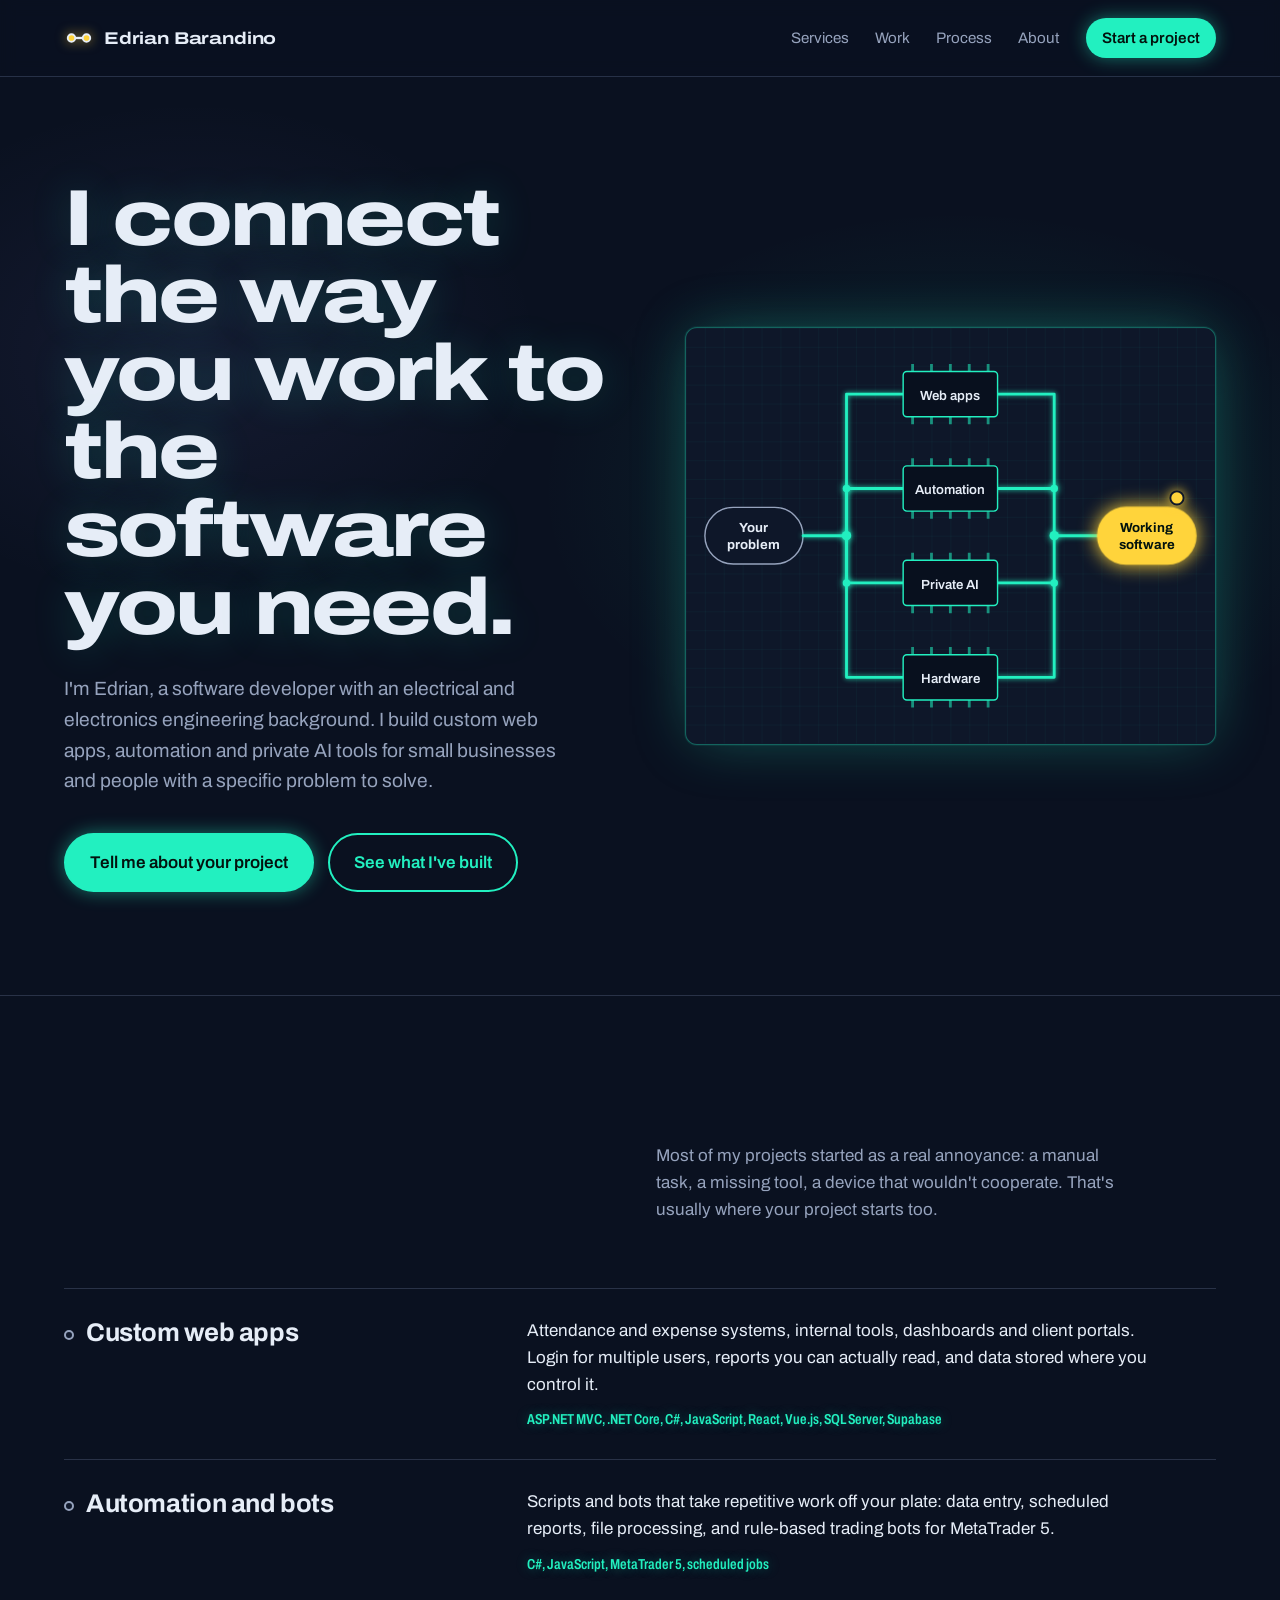
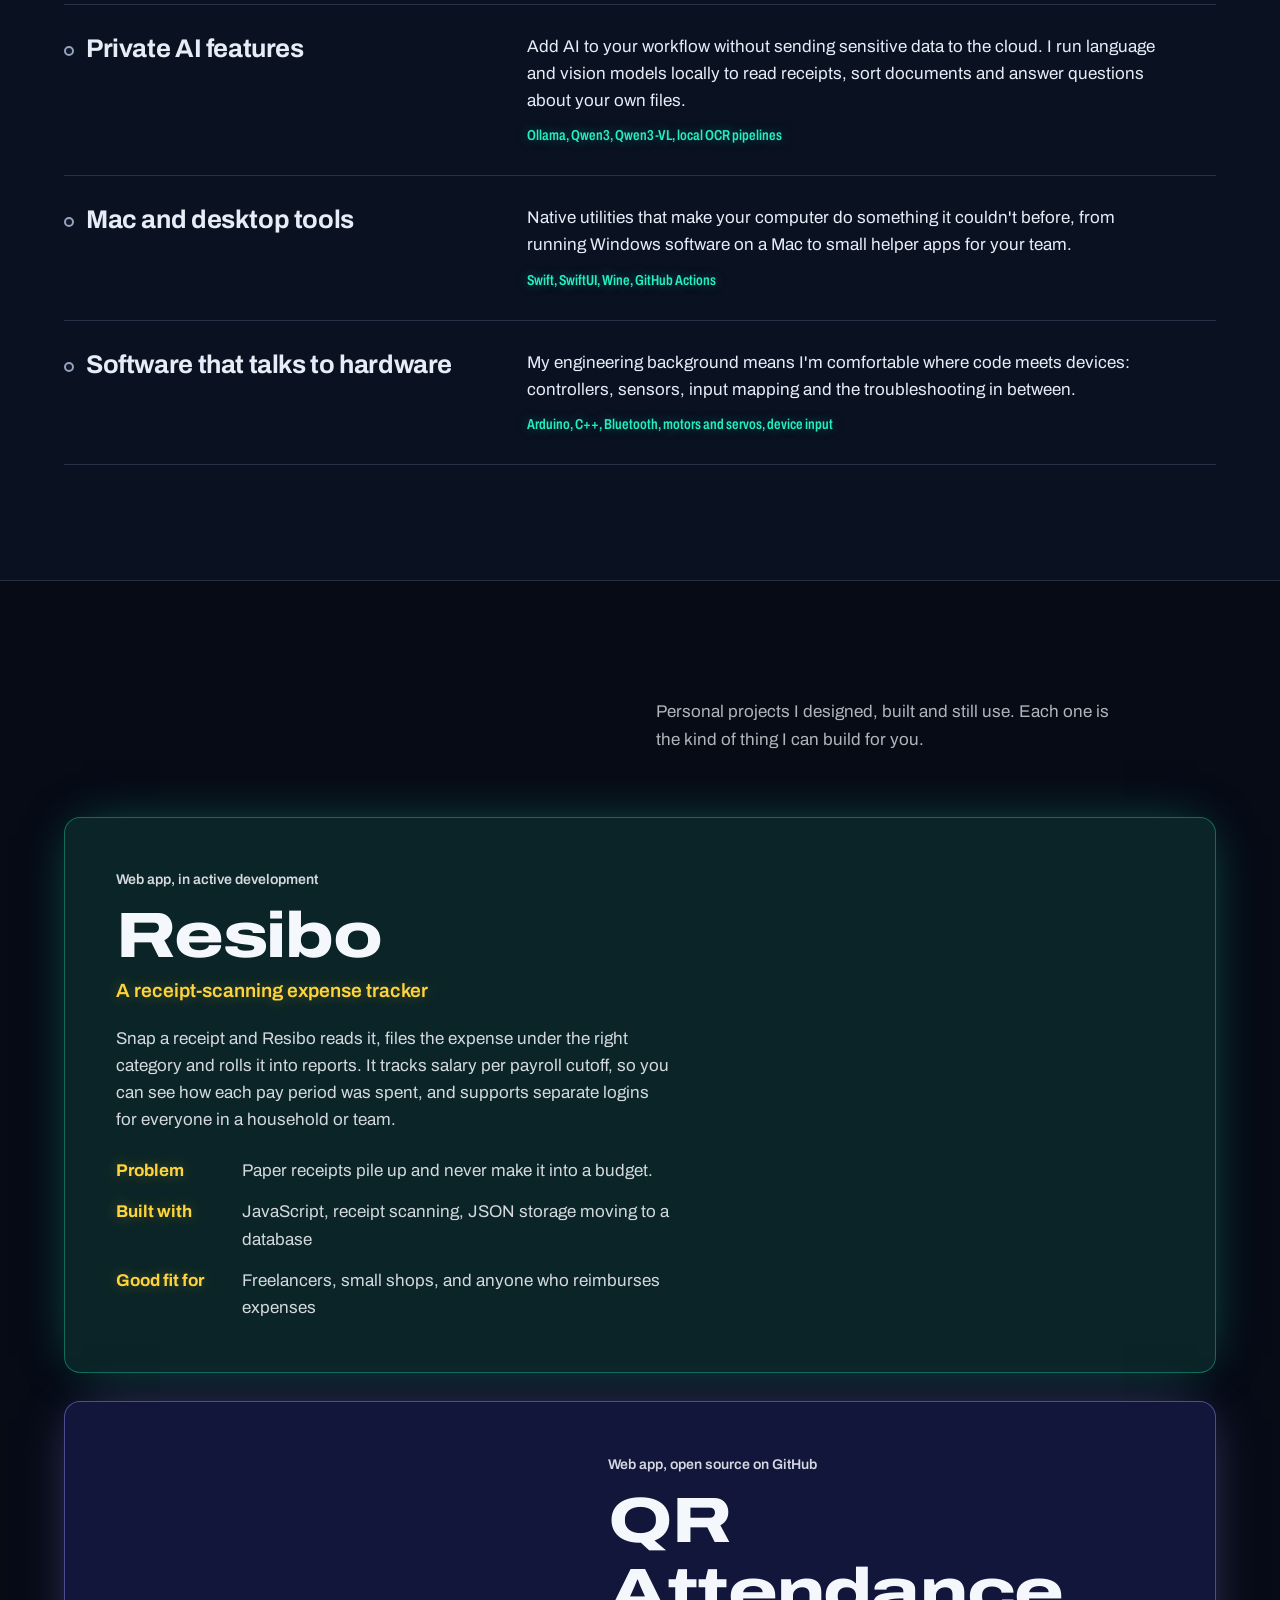
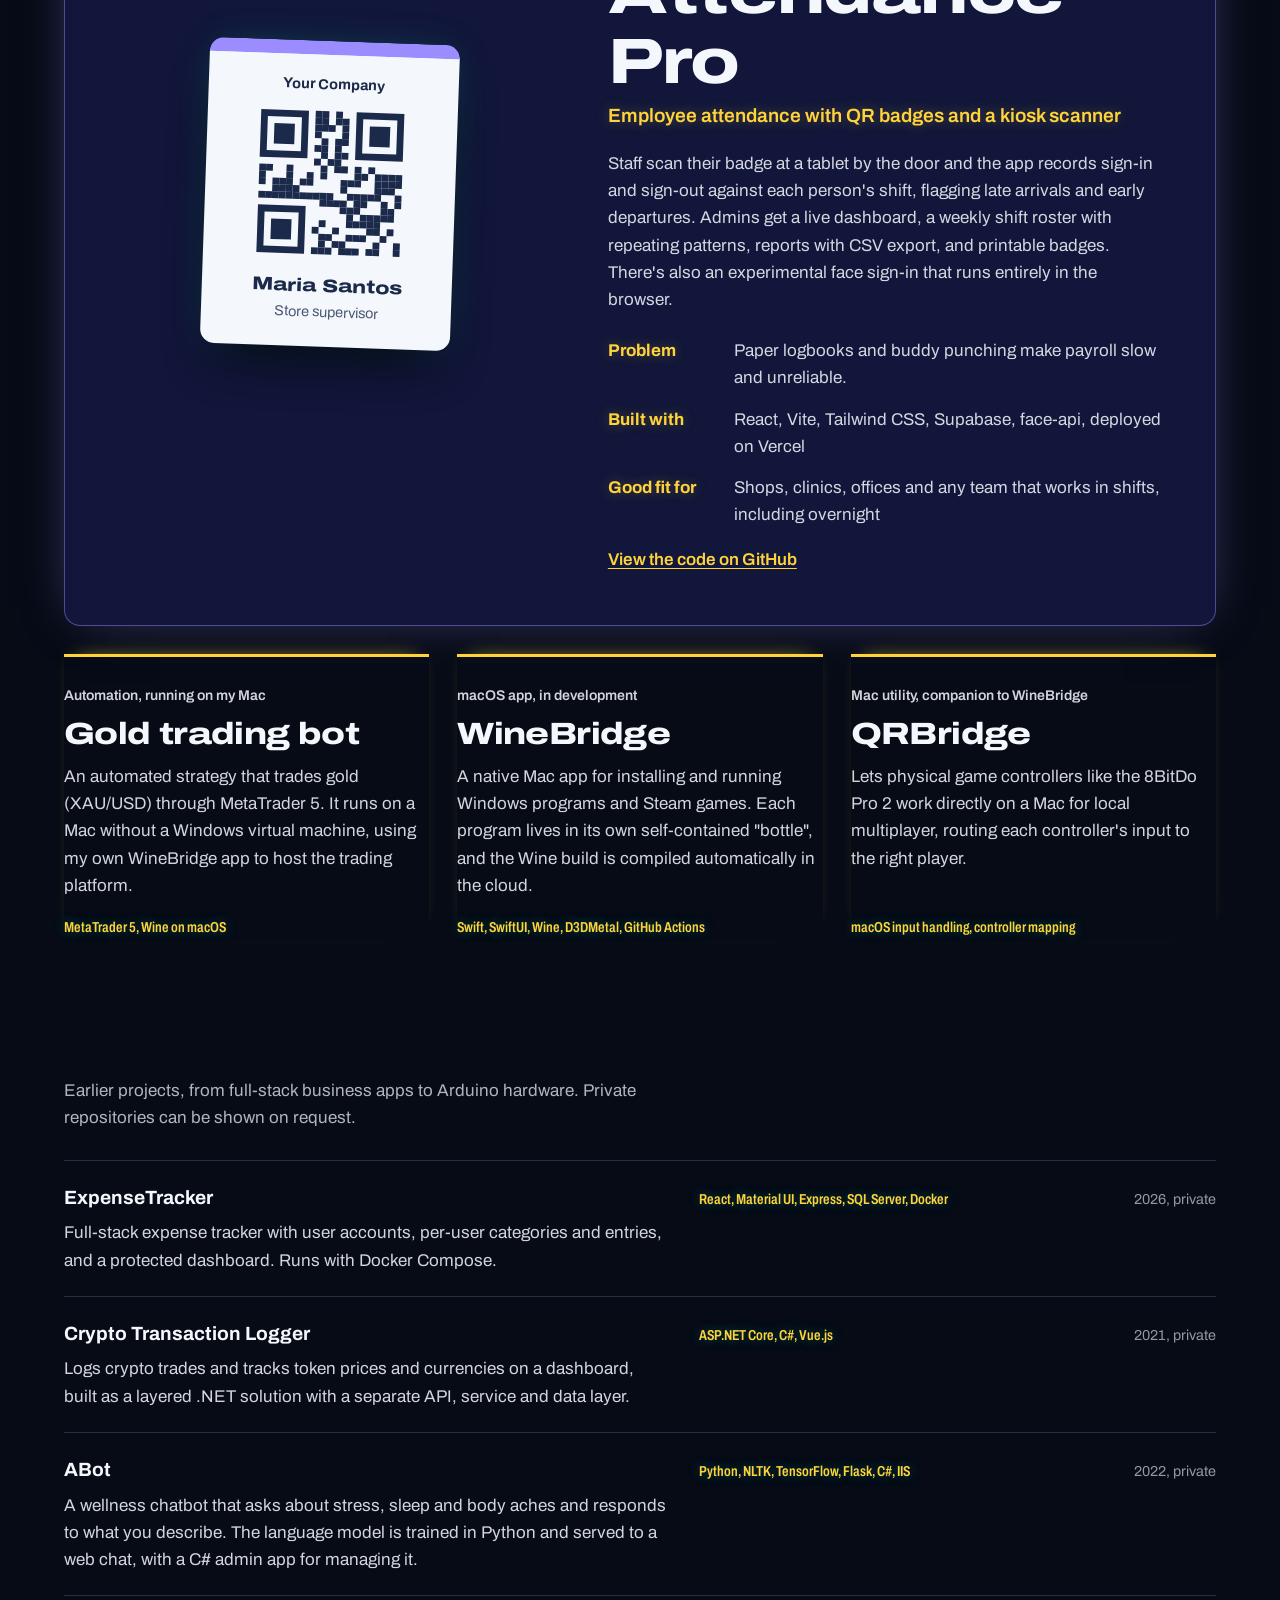
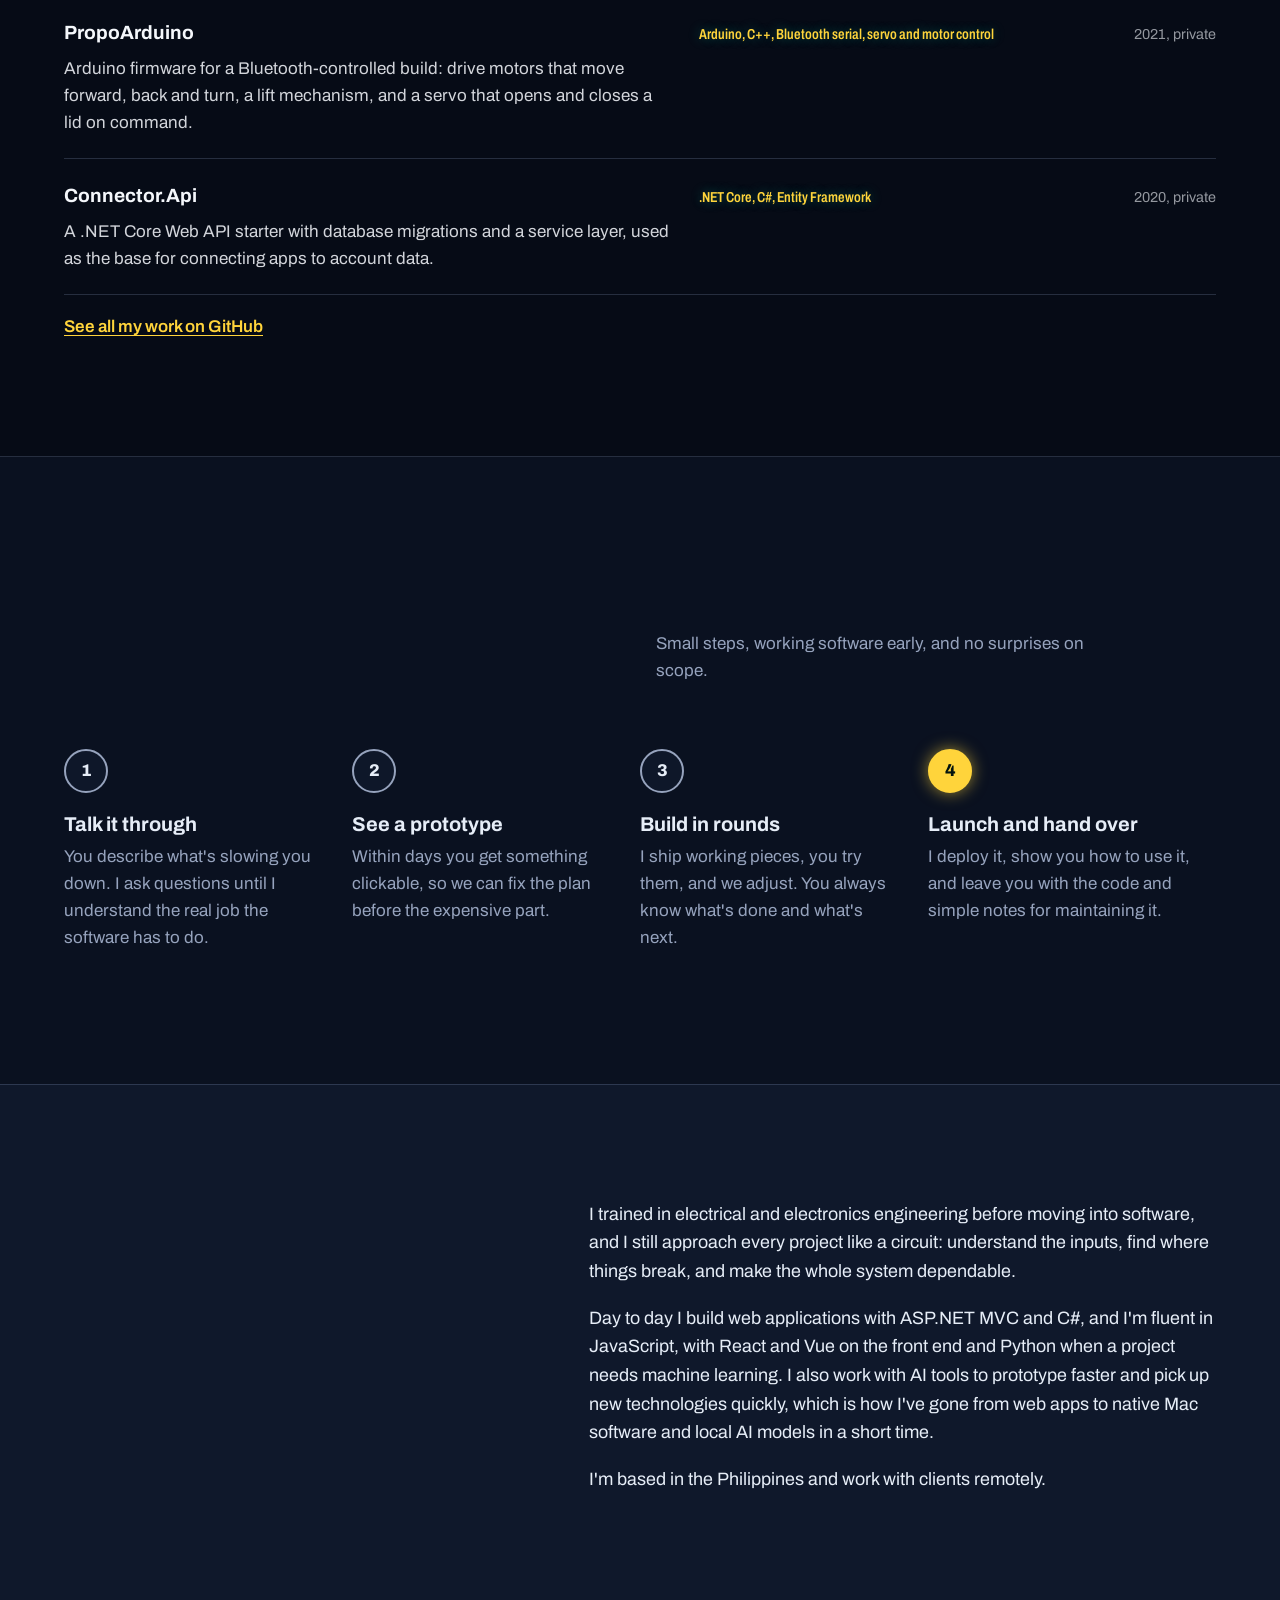
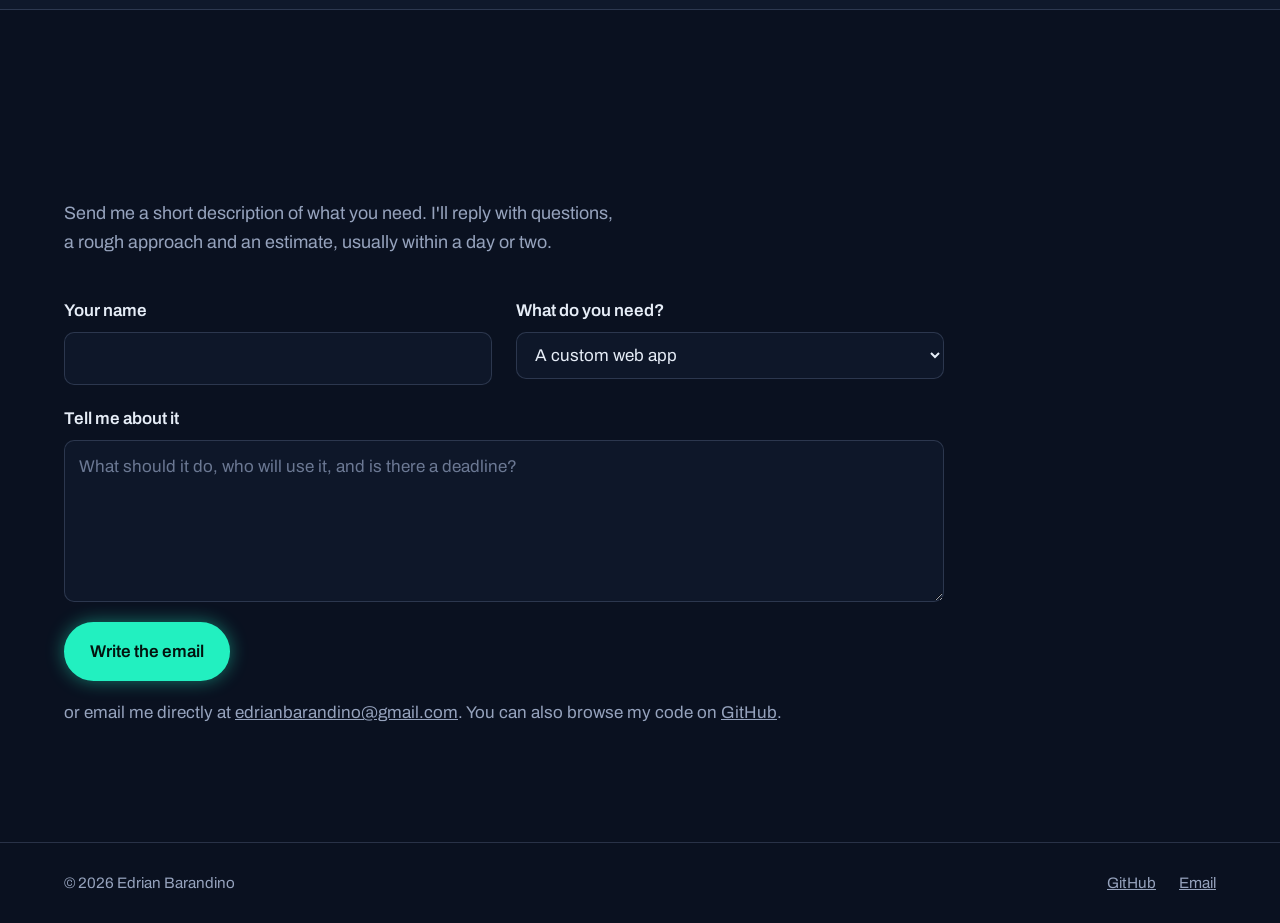
==== commit 2f008cd1: "New Theme" ====
--- a/index.html
+++ b/index.html
@@ -3,6 +3,7 @@
 <head>
   <meta charset="utf-8">
   <meta name="viewport" content="width=device-width, initial-scale=1">
+  <meta name="theme-color" content="#0A1120">
   <title>Edrian Barandino — Web apps, automation and AI tools</title>
   <meta name="description" content="Edrian Barandino is a software developer with an electronics engineering background. I build custom web apps, automation, bots and private AI tools for small businesses and individuals.">
   <meta property="og:title" content="Edrian Barandino — Web apps, automation and AI tools">
@@ -34,7 +35,7 @@
 
   <main id="main">
     <!-- HERO -->
-    <section class="hero" id="top">
+    <section class="hero" id="top" data-reveal="hero">
       <div class="hero-copy">
         <h1>I connect the way you work to the software you need.</h1>
         <p class="lede">I'm Edrian, a software developer with an electrical and electronics engineering background. I build custom web apps, automation and private AI tools for small businesses and people with a specific problem to solve.</p>
@@ -117,41 +118,41 @@
 
     <!-- SERVICES -->
     <section class="services" id="services" aria-labelledby="services-h">
-      <div class="section-head">
+      <div class="section-head" data-reveal="head">
         <h2 id="services-h">What I can build for you</h2>
         <p>Most of my projects started as a real annoyance: a manual task, a missing tool, a device that wouldn't cooperate. That's usually where your project starts too.</p>
       </div>
 
       <ul class="svc-list">
-        <li class="svc" id="svc-web">
+        <li class="svc" data-reveal="row" id="svc-web">
           <h3>Custom web apps</h3>
           <div>
             <p>Attendance and expense systems, internal tools, dashboards and client portals. Login for multiple users, reports you can actually read, and data stored where you control it.</p>
             <p class="stack">ASP.NET MVC, .NET Core, C#, JavaScript, React, Vue.js, SQL Server, Supabase</p>
           </div>
         </li>
-        <li class="svc" id="svc-auto">
+        <li class="svc" data-reveal="row" id="svc-auto">
           <h3>Automation and bots</h3>
           <div>
             <p>Scripts and bots that take repetitive work off your plate: data entry, scheduled reports, file processing, and rule-based trading bots for MetaTrader 5.</p>
             <p class="stack">C#, JavaScript, MetaTrader 5, scheduled jobs</p>
           </div>
         </li>
-        <li class="svc" id="svc-ai">
+        <li class="svc" data-reveal="row" id="svc-ai">
           <h3>Private AI features</h3>
           <div>
             <p>Add AI to your workflow without sending sensitive data to the cloud. I run language and vision models locally to read receipts, sort documents and answer questions about your own files.</p>
             <p class="stack">Ollama, Qwen3, Qwen3-VL, local OCR pipelines</p>
           </div>
         </li>
-        <li class="svc" id="svc-mac">
+        <li class="svc" data-reveal="row" id="svc-mac">
           <h3>Mac and desktop tools</h3>
           <div>
             <p>Native utilities that make your computer do something it couldn't before, from running Windows software on a Mac to small helper apps for your team.</p>
             <p class="stack">Swift, SwiftUI, Wine, GitHub Actions</p>
           </div>
         </li>
-        <li class="svc" id="svc-hw">
+        <li class="svc" data-reveal="row" id="svc-hw">
           <h3>Software that talks to hardware</h3>
           <div>
             <p>My engineering background means I'm comfortable where code meets devices: controllers, sensors, input mapping and the troubleshooting in between.</p>
@@ -163,12 +164,12 @@
 
     <!-- WORK -->
     <section class="work" id="work" aria-labelledby="work-h">
-      <div class="section-head">
+      <div class="section-head" data-reveal="head">
         <h2 id="work-h">Things I've built</h2>
         <p>Personal projects I designed, built and still use. Each one is the kind of thing I can build for you.</p>
       </div>
 
-      <article class="case case-feature">
+      <article class="case case-feature" data-reveal="up">
         <div class="case-body">
           <p class="case-status">Web app, in active development</p>
           <h3>Resibo</h3>
@@ -200,7 +201,7 @@
       </article>
 
 
-      <article class="case case-feature case-flip">
+      <article class="case case-feature case-flip" data-reveal="up">
         <div class="badge-demo" data-reveal aria-hidden="true">
           <div class="badge">
             <span class="scanline"></span>
@@ -229,21 +230,21 @@
       </article>
 
       <div class="case-row">
-        <article class="case">
+        <article class="case" data-reveal="up">
           <p class="case-status">Automation, running on my Mac</p>
           <h3>Gold trading bot</h3>
           <p>An automated strategy that trades gold (XAU/USD) through MetaTrader 5. It runs on a Mac without a Windows virtual machine, using my own WineBridge app to host the trading platform.</p>
           <p class="stack">MetaTrader 5, Wine on macOS</p>
         </article>
 
-        <article class="case">
+        <article class="case" data-reveal="up">
           <p class="case-status">macOS app, in development</p>
           <h3>WineBridge</h3>
           <p>A native Mac app for installing and running Windows programs and Steam games. Each program lives in its own self-contained "bottle", and the Wine build is compiled automatically in the cloud.</p>
           <p class="stack">Swift, SwiftUI, Wine, D3DMetal, GitHub Actions</p>
         </article>
 
-        <article class="case">
+        <article class="case" data-reveal="up">
           <p class="case-status">Mac utility, companion to WineBridge</p>
           <h3>QRBridge</h3>
           <p>Lets physical game controllers like the 8BitDo Pro 2 work directly on a Mac for local multiplayer, routing each controller's input to the right player.</p>
@@ -252,10 +253,10 @@
       </div>
 
       <div class="more">
-        <h3 class="more-h">More on GitHub</h3>
+        <h3 class="more-h" data-reveal="wipe">More on GitHub</h3>
         <p class="more-note">Earlier projects, from full-stack business apps to Arduino hardware. Private repositories can be shown on request.</p>
         <ul class="repo-list">
-          <li class="repo">
+          <li class="repo" data-reveal="row">
             <div class="repo-main">
               <h4>ExpenseTracker</h4>
               <p>Full-stack expense tracker with user accounts, per-user categories and entries, and a protected dashboard. Runs with Docker Compose.</p>
@@ -263,7 +264,7 @@
             <p class="stack">React, Material UI, Express, SQL Server, Docker</p>
             <p class="repo-meta">2026, private</p>
           </li>
-          <li class="repo">
+          <li class="repo" data-reveal="row">
             <div class="repo-main">
               <h4>Crypto Transaction Logger</h4>
               <p>Logs crypto trades and tracks token prices and currencies on a dashboard, built as a layered .NET solution with a separate API, service and data layer.</p>
@@ -271,7 +272,7 @@
             <p class="stack">ASP.NET Core, C#, Vue.js</p>
             <p class="repo-meta">2021, private</p>
           </li>
-          <li class="repo">
+          <li class="repo" data-reveal="row">
             <div class="repo-main">
               <h4>ABot</h4>
               <p>A wellness chatbot that asks about stress, sleep and body aches and responds to what you describe. The language model is trained in Python and served to a web chat, with a C# admin app for managing it.</p>
@@ -279,7 +280,7 @@
             <p class="stack">Python, NLTK, TensorFlow, Flask, C#, IIS</p>
             <p class="repo-meta">2022, private</p>
           </li>
-          <li class="repo">
+          <li class="repo" data-reveal="row">
             <div class="repo-main">
               <h4>PropoArduino</h4>
               <p>Arduino firmware for a Bluetooth-controlled build: drive motors that move forward, back and turn, a lift mechanism, and a servo that opens and closes a lid on command.</p>
@@ -287,7 +288,7 @@
             <p class="stack">Arduino, C++, Bluetooth serial, servo and motor control</p>
             <p class="repo-meta">2021, private</p>
           </li>
-          <li class="repo">
+          <li class="repo" data-reveal="row">
             <div class="repo-main">
               <h4>Connector.Api</h4>
               <p>A .NET Core Web API starter with database migrations and a service layer, used as the base for connecting apps to account data.</p>
@@ -302,7 +303,7 @@
 
     <!-- PROCESS -->
     <section class="process" id="process" aria-labelledby="process-h">
-      <div class="section-head">
+      <div class="section-head" data-reveal="head">
         <h2 id="process-h">How a project with me goes</h2>
         <p>Small steps, working software early, and no surprises on scope.</p>
       </div>
@@ -328,7 +329,7 @@
 
     <!-- ABOUT -->
     <section class="about" id="about" aria-labelledby="about-h">
-      <div class="about-inner">
+      <div class="about-inner" data-reveal="head">
         <h2 id="about-h">An engineer who writes software</h2>
         <div class="about-text">
           <p>I trained in electrical and electronics engineering before moving into software, and I still approach every project like a circuit: understand the inputs, find where things break, and make the whole system dependable.</p>
@@ -340,10 +341,10 @@
 
     <!-- CONTACT -->
     <section class="contact" id="contact" aria-labelledby="contact-h">
-      <h2 id="contact-h">Have a problem software could fix?</h2>
+      <h2 id="contact-h" data-reveal="wipe">Have a problem software could fix?</h2>
       <p>Send me a short description of what you need. I'll reply with questions, a rough approach and an estimate, usually within a day or two.</p>
 
-      <form class="contact-form" id="contact-form" novalidate>
+      <form class="contact-form" id="contact-form" novalidate data-reveal="up">
         <div class="field">
           <label for="f-name">Your name</label>
           <input id="f-name" name="name" type="text" autocomplete="name" required>
--- a/styles.css
+++ b/styles.css
@@ -1,14 +1,22 @@
 /* Palette: drafting-sheet blue-grey, navy ink, solder-mask green, indicator yellow */
 :root {
-  --sheet: #E9EEF2;
-  --sheet-2: #DCE4EA;
-  --ink: #1B2A4A;
-  --ink-soft: #4A5875;
-  --mask: #1F5E4A;
-  --mask-deep: #16463A;
-  --led: #F2C230;
-  --white: #FBFCFD;
-  --grid: rgba(27, 42, 74, 0.07);
+  color-scheme: dark;
+  --sheet: #0A1120;
+  --sheet-2: #0F182B;
+  --ink: #E6EDF7;
+  --ink-soft: #96A3BD;
+  --mask: #22F0C0;
+  --mask-deep: #0B2427;
+  --led: #FFD43B;
+  --violet: #9B8CFF;
+  --white: #F4F7FB;
+  --surface: #0E1729;
+  --line: rgba(150, 170, 210, 0.22);
+  --paper-ink: #1B2A4A;
+  --paper-soft: #4A5875;
+  --on-neon: #03130E;
+  --grid: rgba(34, 240, 192, 0.07);
+  --glow: 0 0 18px rgba(34, 240, 192, 0.45);
 
   --font: "Archivo", system-ui, -apple-system, "Segoe UI", sans-serif;
   --wide: "wdth" 125;
@@ -455,11 +463,11 @@
 
   /* headline: words settle in as the board powers up */
   .js .hero h1 .w { display: inline-block; opacity: 0; transform: translateY(.35em); }
-  .js .hero.in h1 .w { animation: rise .7s cubic-bezier(.2,.7,.2,1) forwards; animation-delay: calc(var(--i) * 70ms + 100ms); }
+  .js.loaded .hero h1 .w { animation: rise .7s cubic-bezier(.2,.7,.2,1) forwards; animation-delay: calc(var(--i) * 70ms + 100ms); }
   .js .hero .lede, .js .hero-actions { opacity: 0; }
-  .js .hero.in .lede, .js .hero.in .hero-actions { animation: fade .6s ease forwards; }
-  .js .hero.in .lede { animation-delay: .75s; }
-  .js .hero.in .hero-actions { animation-delay: .95s; }
+  .js.loaded .hero .lede, .js.loaded .hero .hero-actions { animation: fade .6s ease forwards; }
+  .js.loaded .hero .lede { animation-delay: .75s; }
+  .js.loaded .hero .hero-actions { animation-delay: .95s; }
 
   /* Resibo: the receipt prints, items appear, then it gets categorized */
   .js .receipt .receipt-paper { clip-path: inset(0 0 100% 0); transform: rotate(-2.5deg) translateY(-24px); }
@@ -541,5 +549,91 @@
 }
 
 .wipe { display: inline-block; }
-html { overflow-x: clip; }
 @media (max-width: 520px) { .receipt-tag { right: 6px; } .scan-chip { left: 6px; } }
+
+/* =========================================================
+   Dark mode + neon. Overrides the base components above.
+   ========================================================= */
+.top { border-bottom-color: var(--line); }
+.mark svg { filter: drop-shadow(0 0 6px rgba(255, 212, 59, .6)); }
+.top nav .nav-cta { background: var(--mask); color: var(--on-neon); font-weight: 600; box-shadow: var(--glow); }
+.top nav .nav-cta:hover { background: var(--led); color: var(--on-neon); box-shadow: 0 0 18px rgba(255, 212, 59, .55); }
+
+.btn { border-color: var(--mask); }
+.btn-primary { background: var(--mask); color: var(--on-neon); box-shadow: var(--glow); }
+.btn-primary:hover { background: var(--led); border-color: var(--led); color: var(--on-neon); box-shadow: 0 0 22px rgba(255, 212, 59, .55); }
+.btn-ghost { color: var(--mask); }
+.btn-ghost:hover { background: rgba(34, 240, 192, .12); color: var(--mask); }
+.btn-primary::after { background: linear-gradient(100deg, transparent 30%, rgba(255, 255, 255, .55) 50%, transparent 70%); }
+
+.hero h1 { text-shadow: 0 0 40px rgba(34, 240, 192, .18); }
+.hero::before {
+  content: ""; position: absolute; inset: 0; z-index: -1; pointer-events: none;
+  background: radial-gradient(600px 400px at 75% 45%, rgba(34, 240, 192, .10), transparent 70%),
+              radial-gradient(500px 360px at 15% 30%, rgba(155, 140, 255, .08), transparent 70%);
+}
+.hero { position: relative; isolation: isolate; }
+
+.schematic svg { background: var(--surface); border: 1px solid rgba(34, 240, 192, .35); box-shadow: 0 0 0 1px rgba(34,240,192,.08), 0 0 60px -10px rgba(34, 240, 192, .35); }
+.trace { filter: drop-shadow(0 0 3px rgba(34, 240, 192, .9)); }
+.junctions circle { filter: drop-shadow(0 0 4px var(--mask)); }
+.chip rect { fill: #08101E; stroke: var(--mask); stroke-width: 1.5; }
+.chip text { fill: var(--ink); }
+.chip-link:hover .chip rect, .chip-link:focus-visible .chip rect, .chip-link.is-lit .chip rect { fill: var(--mask); filter: drop-shadow(0 0 8px var(--mask)); }
+.chip-link:hover .chip text, .chip-link:focus-visible .chip text, .chip-link.is-lit .chip text { fill: var(--on-neon); }
+.pins path { stroke: rgba(34, 240, 192, .55); }
+.term rect { fill: var(--surface); stroke: var(--ink-soft); stroke-width: 1.5; }
+.term text { fill: var(--ink); }
+.term-out rect { fill: var(--led); stroke: var(--led); }
+.term-out text { fill: var(--on-neon); }
+.led { stroke: var(--surface); filter: drop-shadow(0 0 6px var(--led)); }
+.pulse { filter: drop-shadow(0 0 6px var(--led)) drop-shadow(0 0 2px #fff); }
+@media (prefers-reduced-motion: no-preference) {
+  .js .term-out rect { fill: var(--surface); }
+  .js .term-out text { fill: var(--ink); transition: fill .3s 2.4s; }
+  .js .hero.in .term-out text { fill: var(--on-neon); }
+  .js .hero.in .term-out rect { animation: power-glow .4s 2.4s forwards; }
+}
+@keyframes power-glow { to { fill: var(--led); filter: drop-shadow(0 0 10px var(--led)); } }
+
+.services { border-top: 1px solid var(--line); }
+.svc, .svc:last-child { border-color: var(--line); }
+.svc h3::before { background: var(--sheet-2); border-color: var(--ink-soft); }
+.stack { text-shadow: 0 0 12px rgba(34, 240, 192, .35); }
+
+.work { background: #060B16; border-top: 1px solid var(--line); border-bottom: 1px solid var(--line); }
+.case-feature { border: 1px solid rgba(34, 240, 192, .35); box-shadow: 0 0 50px -18px rgba(34, 240, 192, .5); }
+.case-flip { background: #11163A; border-color: rgba(155, 140, 255, .45); box-shadow: 0 0 50px -18px rgba(155, 140, 255, .55); }
+.case-flip .badge { border-top-color: var(--violet); }
+.case-row .case { border-top-color: var(--led); }
+.case-row .case { box-shadow: 0 -8px 18px -14px rgba(255, 212, 59, .8); }
+.case-sub, .case-facts dt { text-shadow: 0 0 14px rgba(255, 212, 59, .3); }
+.repo, .repo:last-child { border-color: var(--line); }
+
+/* the paper props stay paper-colored */
+.receipt-paper, .case .receipt-paper p { color: var(--paper-ink); }
+.case .receipt-paper .r-date { color: var(--paper-soft); }
+.receipt-paper ul { border-color: #DCE4EA; }
+.receipt-tag, .scan-chip { color: var(--paper-ink); border-color: var(--paper-ink); box-shadow: 0 0 22px rgba(255, 212, 59, .45); }
+.badge, .case .badge p { color: var(--paper-ink); }
+.case .badge .badge-role { color: var(--paper-soft); }
+.qr { color: var(--paper-ink); fill: var(--paper-ink); }
+.receipt-paper, .badge { box-shadow: 0 24px 50px -18px rgba(0, 0, 0, .9), 0 0 40px -10px rgba(34, 240, 192, .25); }
+.scanline { background: var(--mask) !important; box-shadow: 0 0 16px 4px rgba(34, 240, 192, .8) !important; }
+
+.steps li::before { background: var(--surface); border-color: var(--ink-soft); color: var(--ink); }
+.steps li:last-child::before { background: var(--led); border-color: var(--led); color: var(--on-neon); box-shadow: 0 0 16px rgba(255, 212, 59, .6); }
+.steps li::after { box-shadow: 0 0 10px rgba(34, 240, 192, .8); }
+.js .steps.in li::before { border-color: var(--mask); box-shadow: 0 0 12px rgba(34, 240, 192, .5); }
+
+.about { border-top: 1px solid var(--line); border-bottom: 1px solid var(--line); }
+
+.field input, .field select, .field textarea { background: var(--surface); color: var(--ink); border: 1px solid var(--line); }
+.field input:focus-visible, .field select:focus-visible, .field textarea:focus-visible { border-color: var(--mask); box-shadow: var(--glow); outline: none; }
+.field textarea::placeholder { color: #6B7893; }
+.field [aria-invalid="true"] { border-color: #FF6B6B; }
+.form-error { color: #FF6B6B; }
+
+.foot { border-top: 1px solid var(--line); }
+.progress { box-shadow: 0 0 10px var(--mask); }
+@media (max-width: 520px) { .receipt-tag { right: 16px; } }
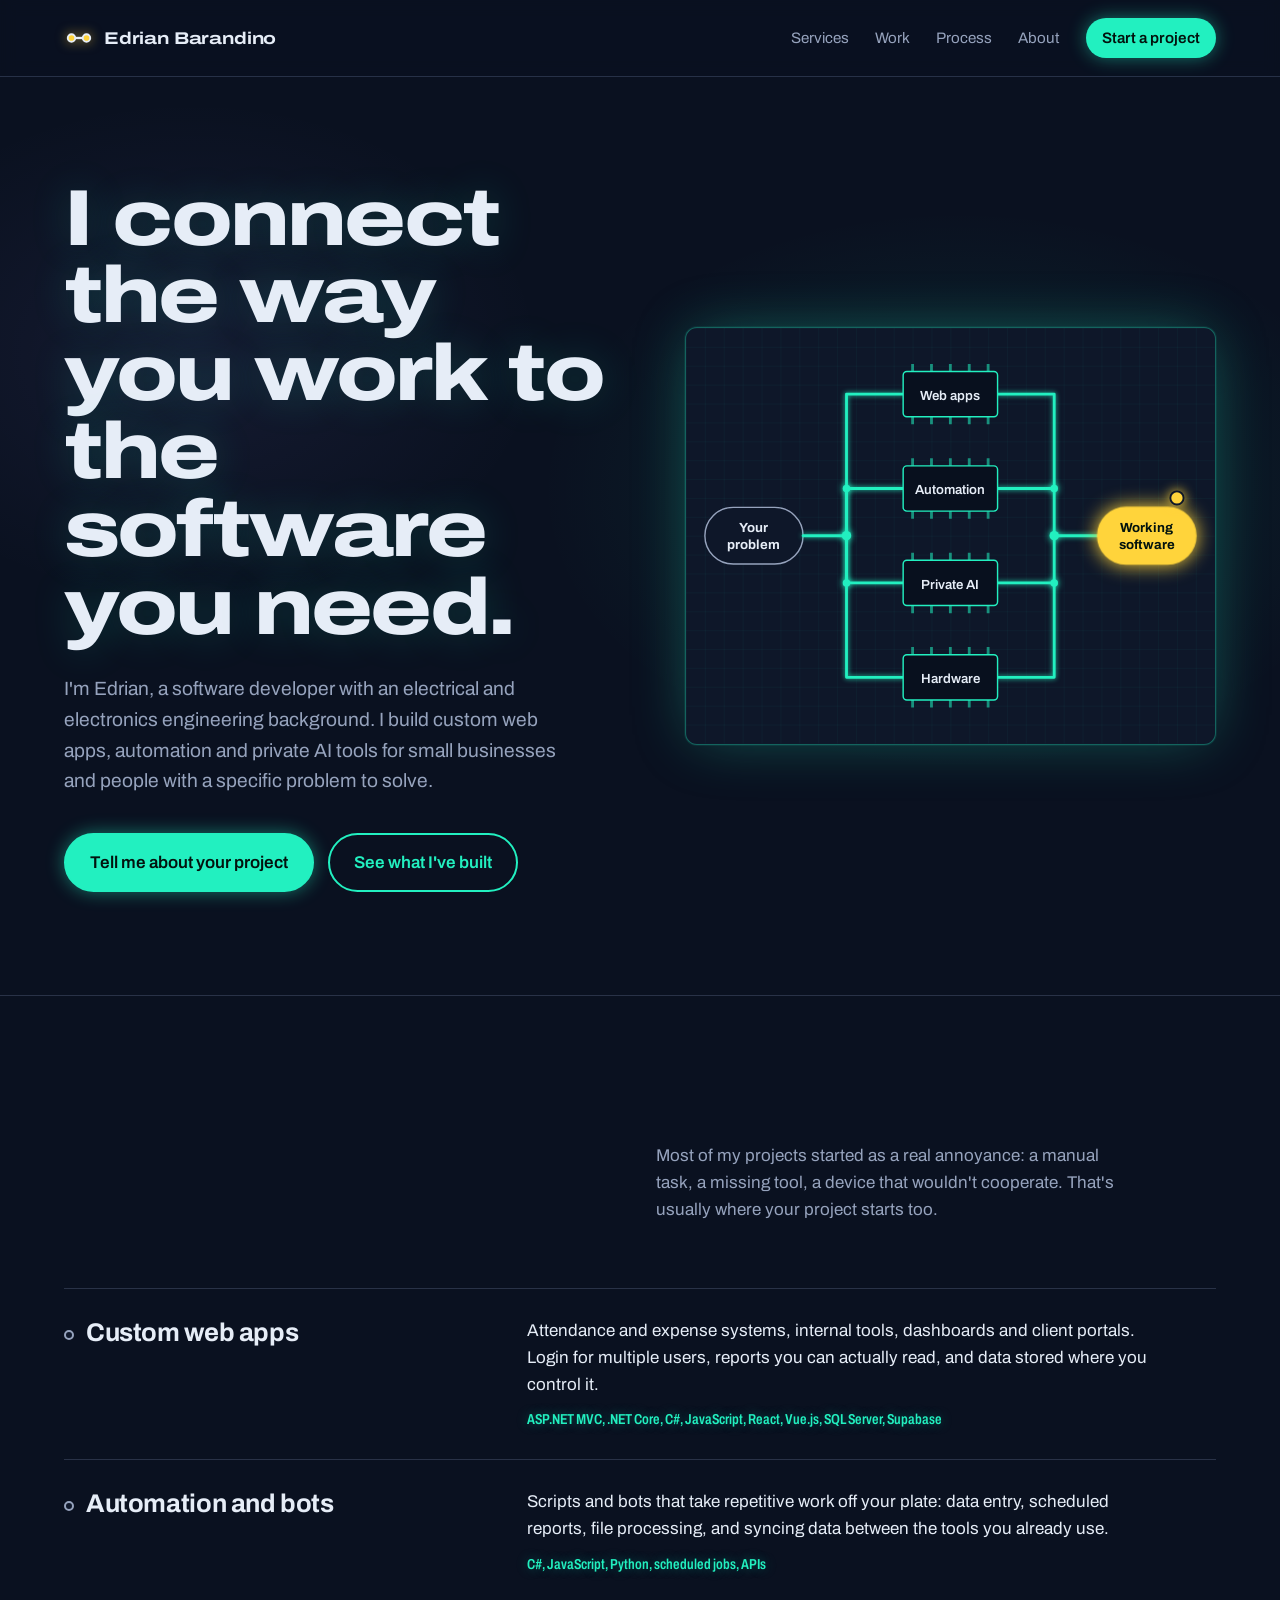
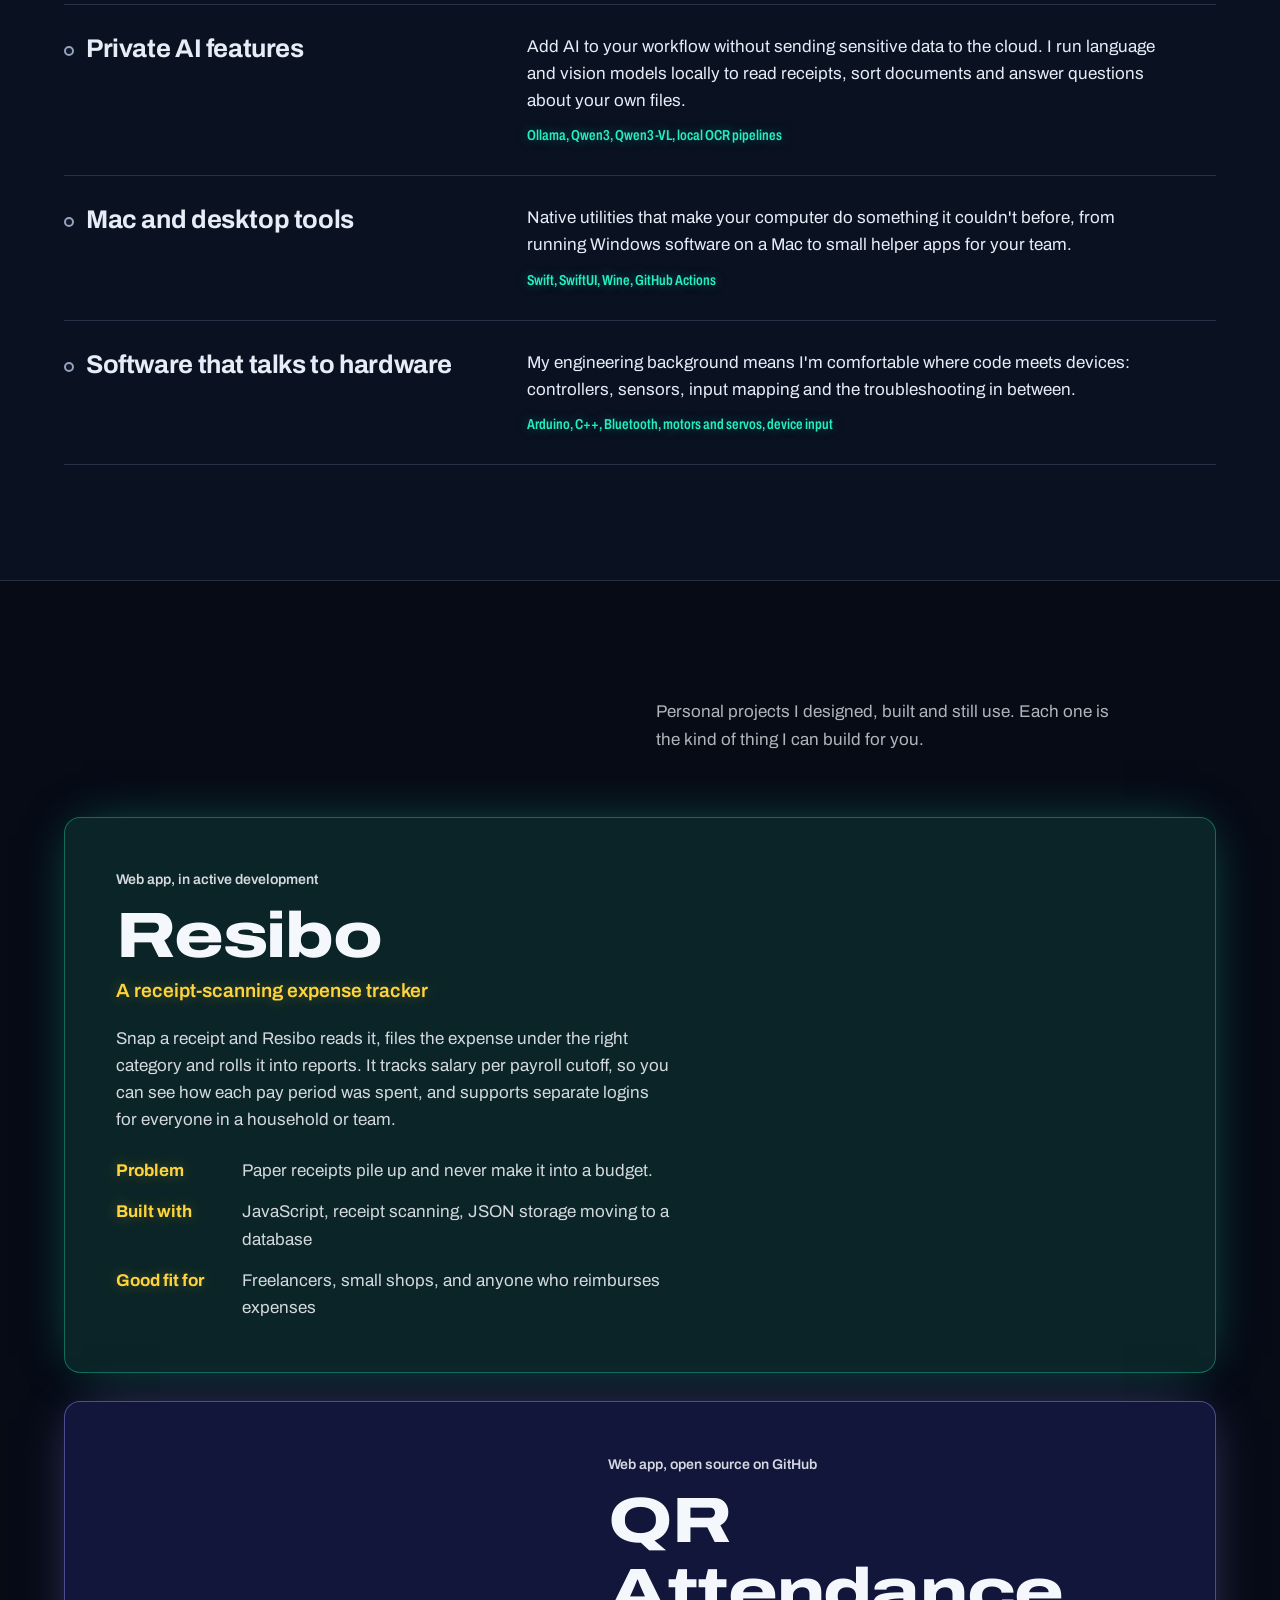
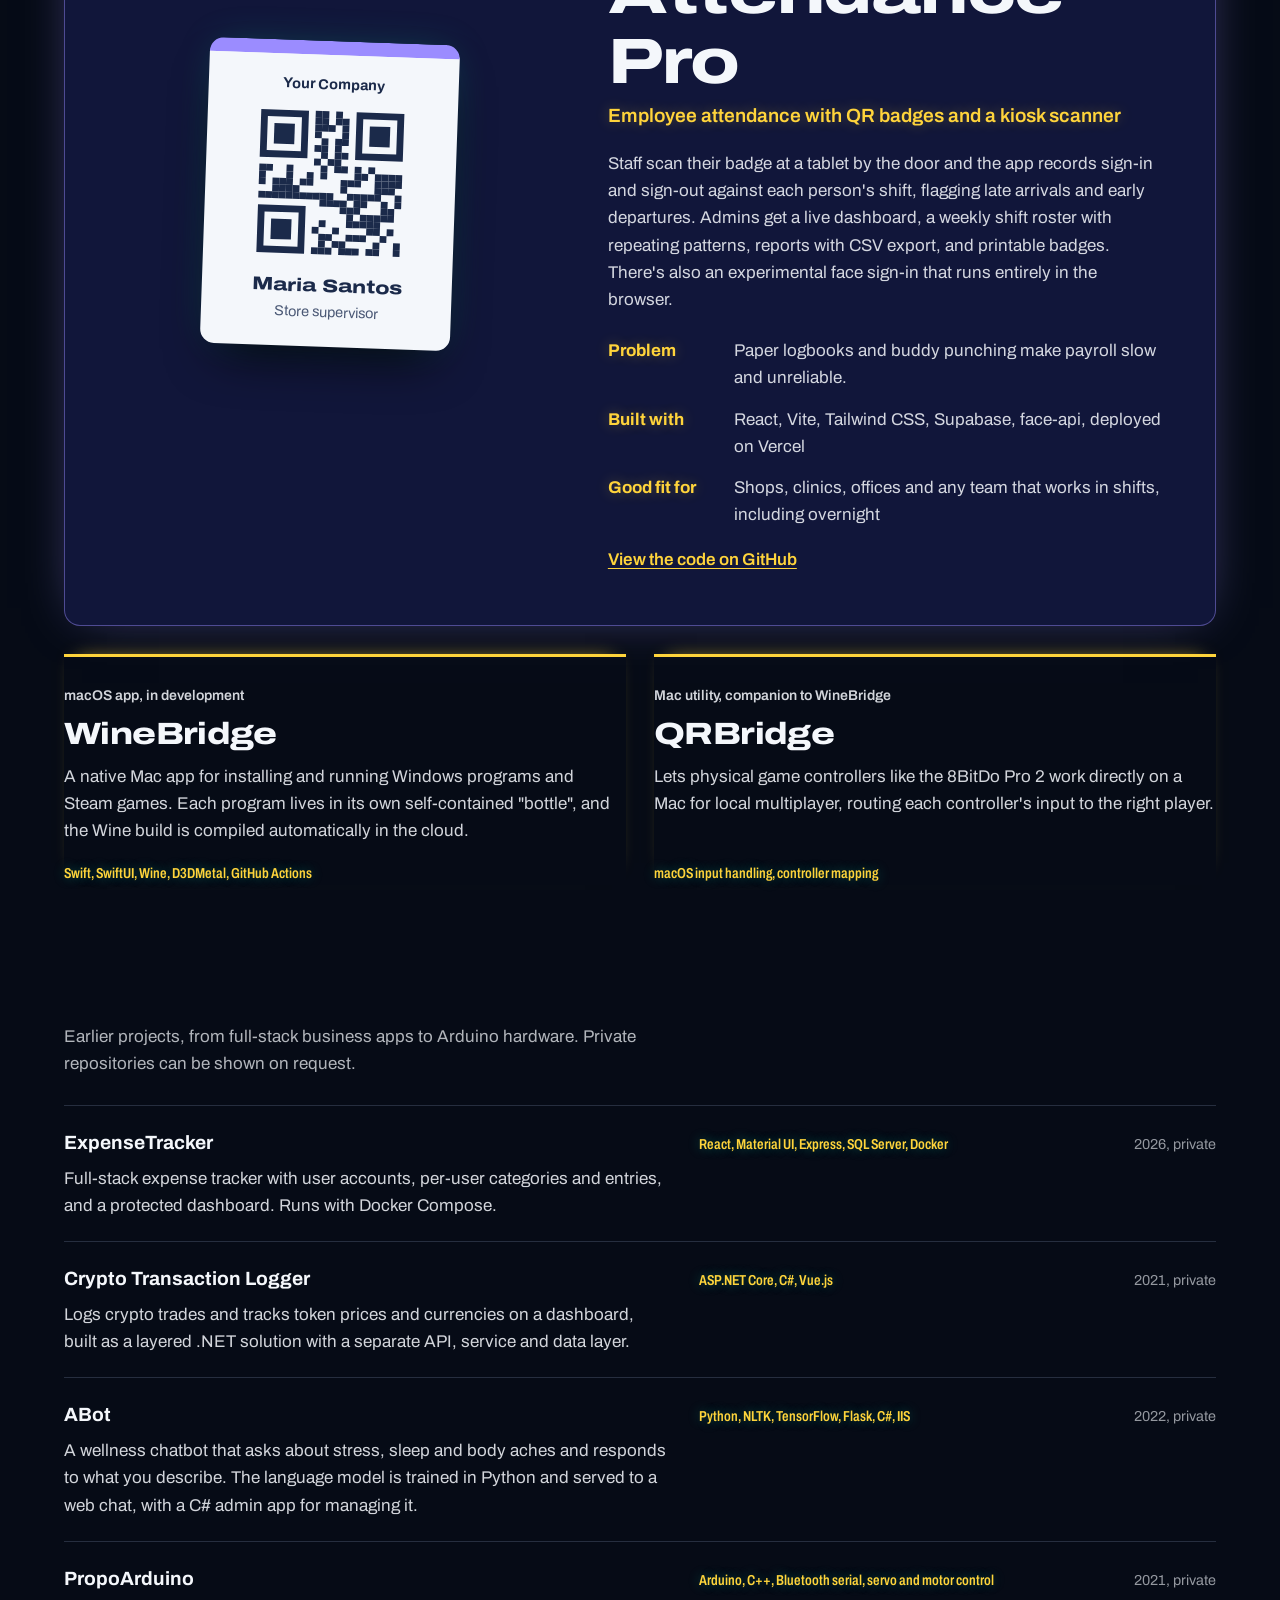
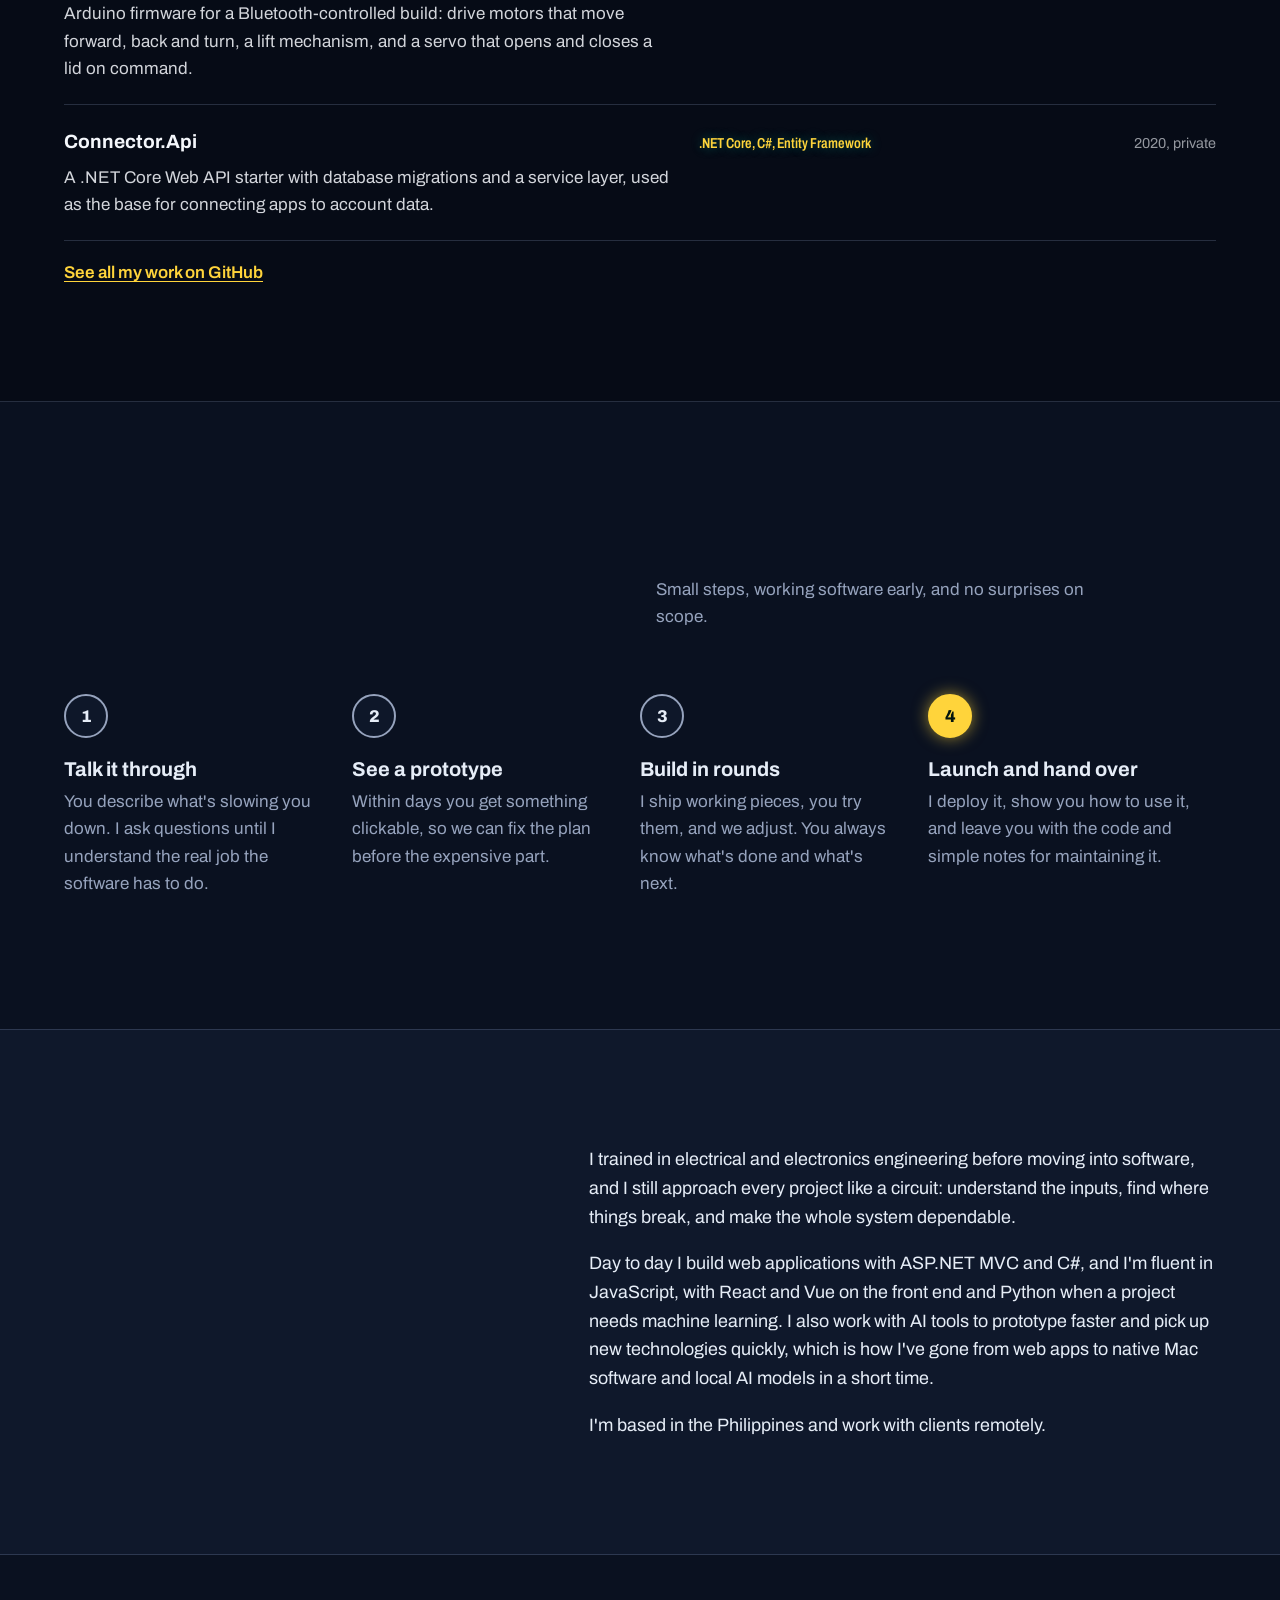
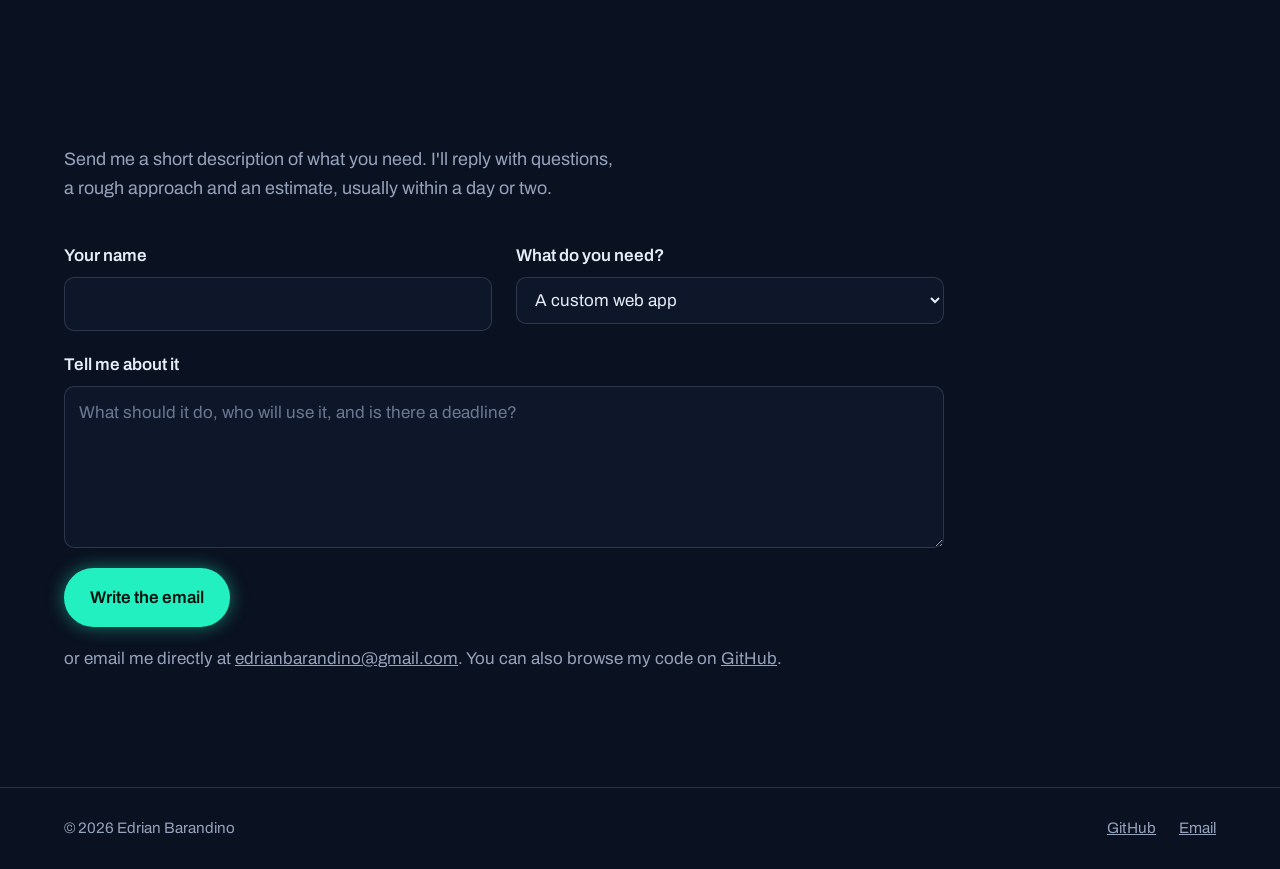
==== commit c95db02d: "Info Changes" ====
--- a/index.html
+++ b/index.html
@@ -134,8 +134,8 @@
         <li class="svc" data-reveal="row" id="svc-auto">
           <h3>Automation and bots</h3>
           <div>
-            <p>Scripts and bots that take repetitive work off your plate: data entry, scheduled reports, file processing, and rule-based trading bots for MetaTrader 5.</p>
-            <p class="stack">C#, JavaScript, MetaTrader 5, scheduled jobs</p>
+            <p>Scripts and bots that take repetitive work off your plate: data entry, scheduled reports, file processing, and syncing data between the tools you already use.</p>
+            <p class="stack">C#, JavaScript, Python, scheduled jobs, APIs</p>
           </div>
         </li>
         <li class="svc" data-reveal="row" id="svc-ai">
@@ -230,12 +230,6 @@
       </article>
 
       <div class="case-row">
-        <article class="case" data-reveal="up">
-          <p class="case-status">Automation, running on my Mac</p>
-          <h3>Gold trading bot</h3>
-          <p>An automated strategy that trades gold (XAU/USD) through MetaTrader 5. It runs on a Mac without a Windows virtual machine, using my own WineBridge app to host the trading platform.</p>
-          <p class="stack">MetaTrader 5, Wine on macOS</p>
-        </article>
 
         <article class="case" data-reveal="up">
           <p class="case-status">macOS app, in development</p>
--- a/styles.css
+++ b/styles.css
@@ -637,3 +637,6 @@
 .foot { border-top: 1px solid var(--line); }
 .progress { box-shadow: 0 0 10px var(--mask); }
 @media (max-width: 520px) { .receipt-tag { right: 16px; } }
+
+/* two smaller project cards side by side */
+@media (min-width: 961px) { .case-row { grid-template-columns: repeat(2, 1fr); } }
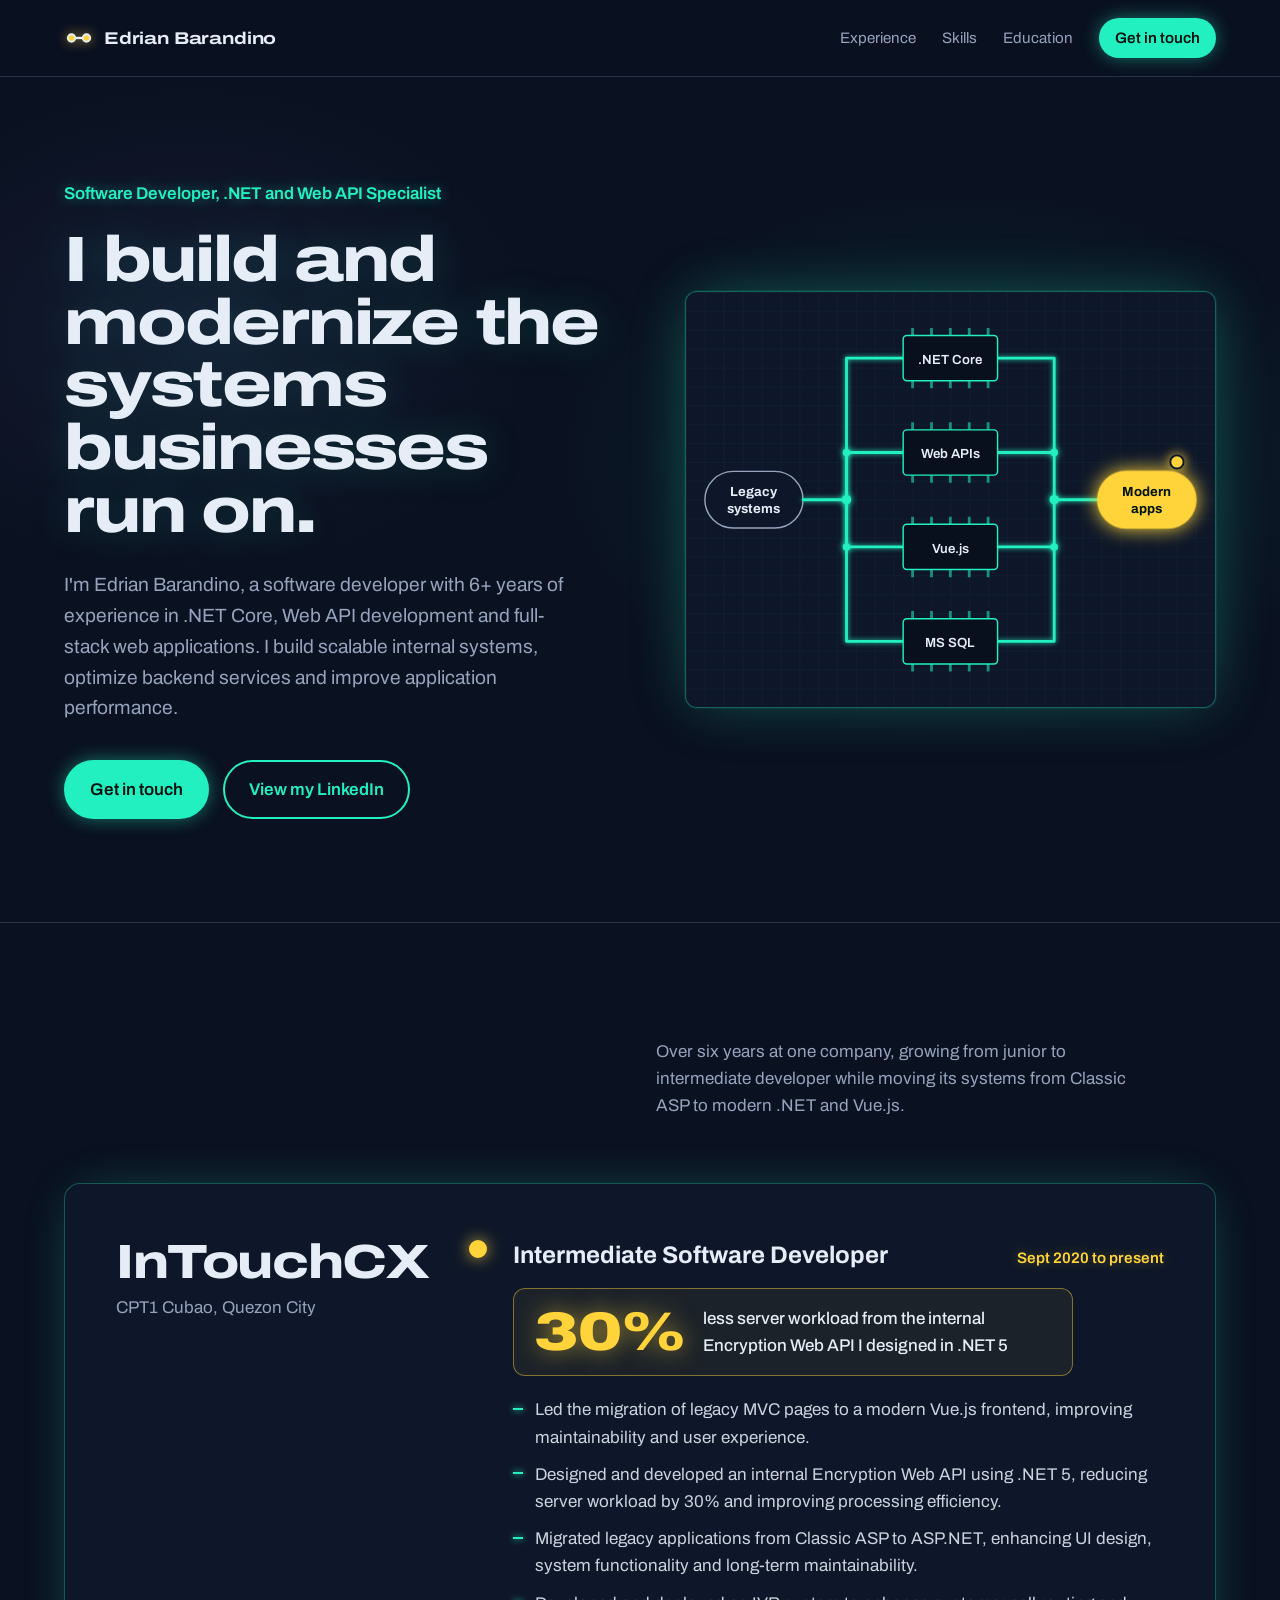
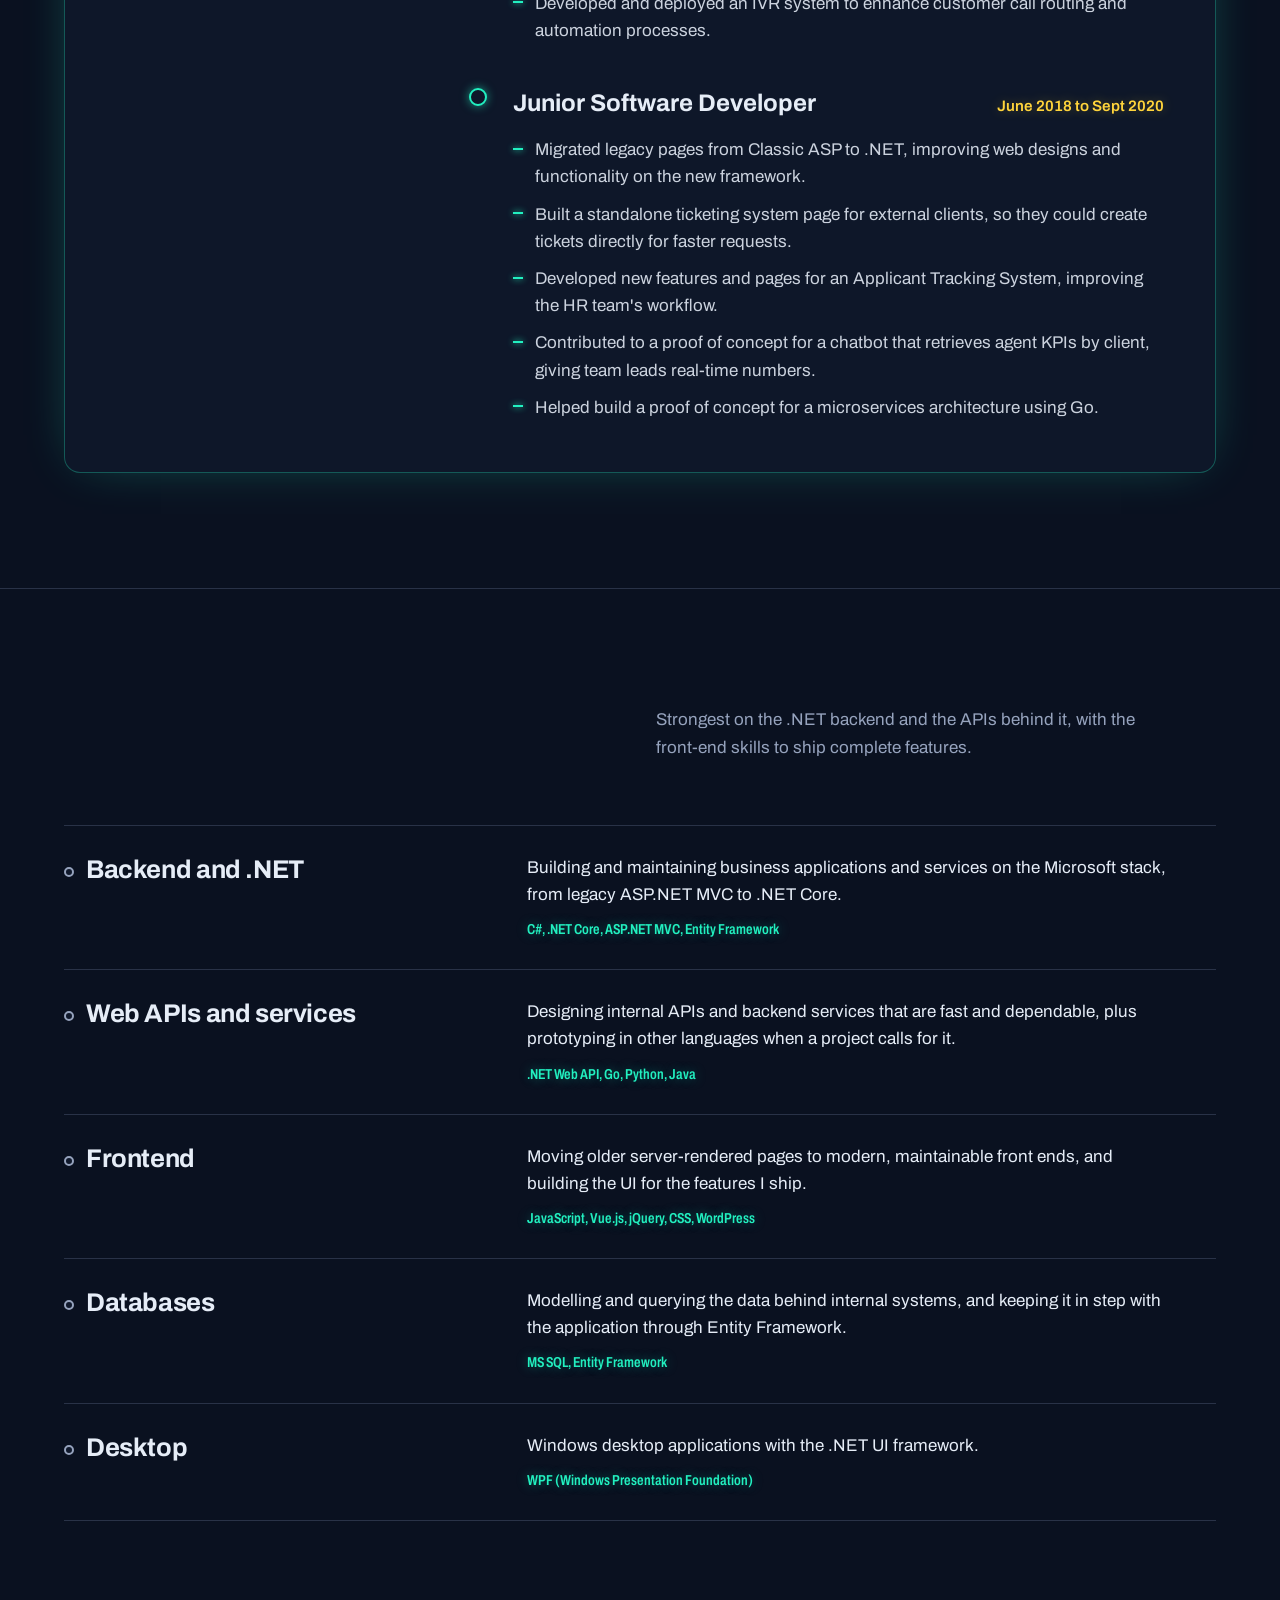
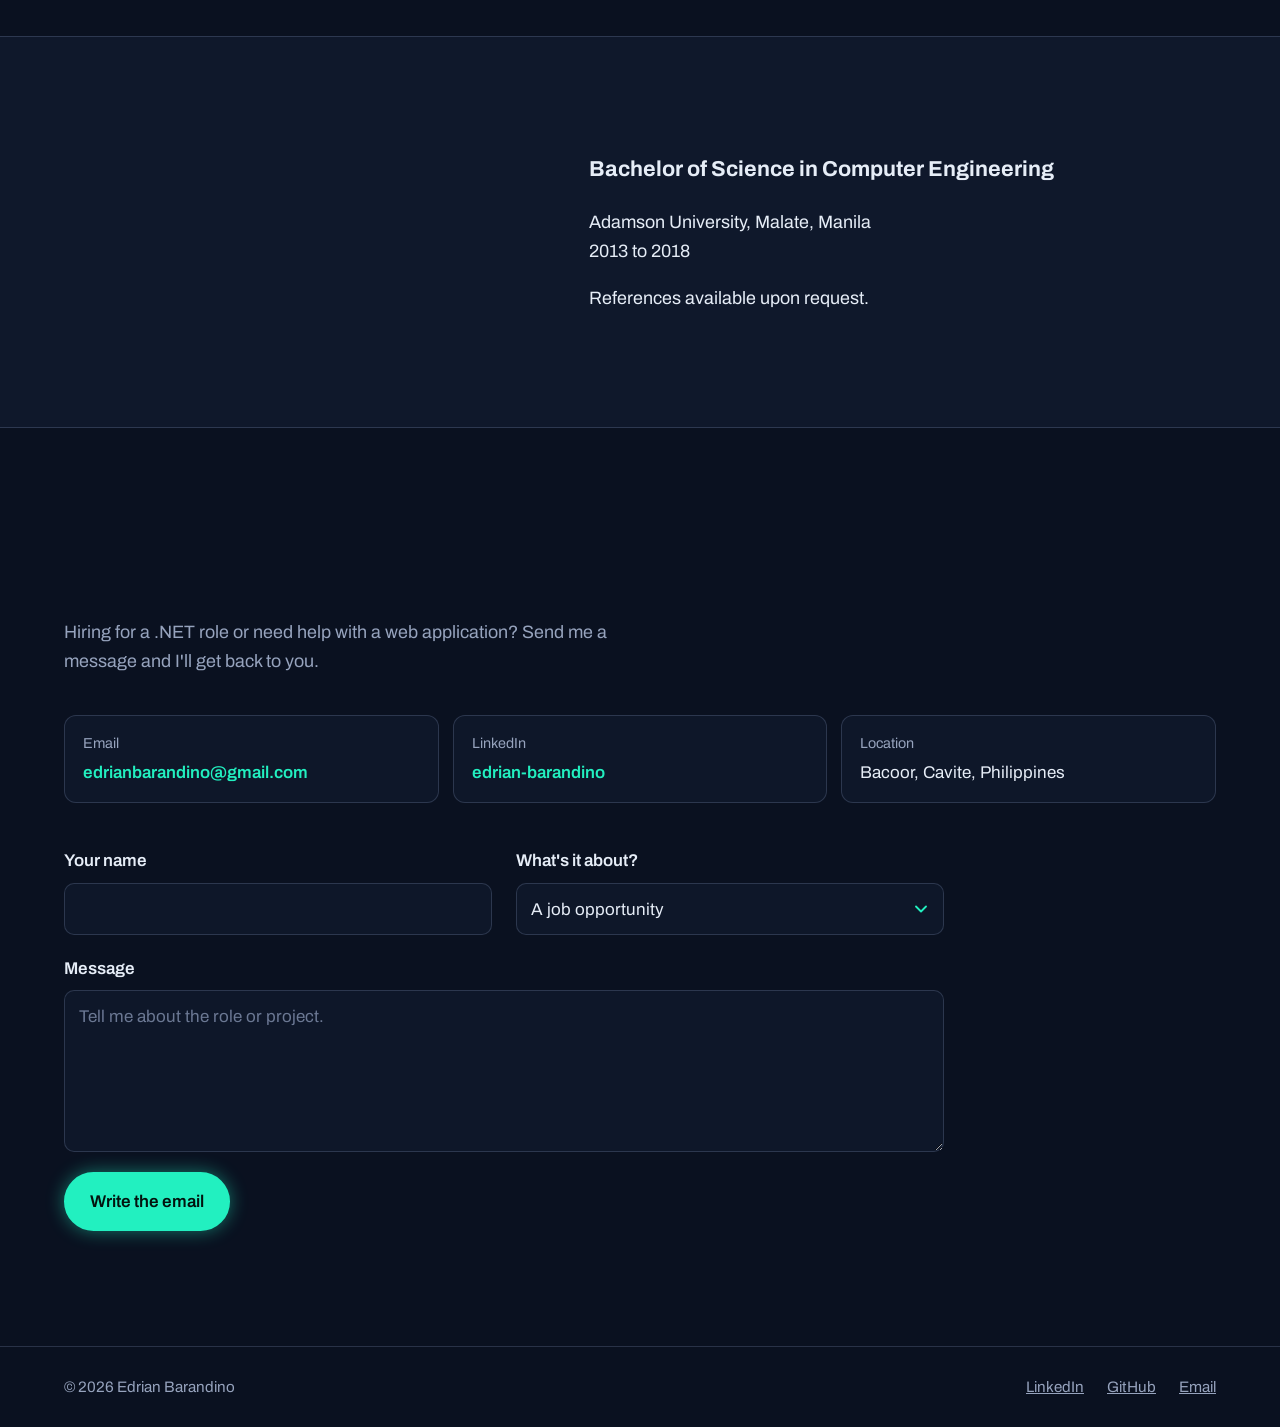
==== commit 35d55d87: "Updated contents" ====
--- a/index.html
+++ b/index.html
@@ -4,10 +4,10 @@
   <meta charset="utf-8">
   <meta name="viewport" content="width=device-width, initial-scale=1">
   <meta name="theme-color" content="#0A1120">
-  <title>Edrian Barandino — Web apps, automation and AI tools</title>
-  <meta name="description" content="Edrian Barandino is a software developer with an electronics engineering background. I build custom web apps, automation, bots and private AI tools for small businesses and individuals.">
-  <meta property="og:title" content="Edrian Barandino — Web apps, automation and AI tools">
-  <meta property="og:description" content="Custom web apps, automation and private AI tools, built by a developer who also understands hardware.">
+  <title>Edrian Barandino — Software Developer, .NET and Web API Specialist</title>
+  <meta name="description" content="Edrian Barandino is a software developer with 6+ years of experience in .NET Core, Web API development and full-stack web applications, based in Cavite, Philippines.">
+  <meta property="og:title" content="Edrian Barandino — Software Developer, .NET and Web API Specialist">
+  <meta property="og:description" content="6+ years building and modernizing .NET systems, Web APIs and Vue.js front ends.">
   <meta property="og:type" content="website">
   <link rel="icon" href="data:image/svg+xml,%3Csvg xmlns='http://www.w3.org/2000/svg' viewBox='0 0 32 32'%3E%3Crect width='32' height='32' rx='6' fill='%231B2A4A'/%3E%3Ccircle cx='9' cy='16' r='3' fill='%23F2C230'/%3E%3Ccircle cx='23' cy='16' r='3' fill='%23F2C230'/%3E%3Cpath d='M12 16h8' stroke='%23F2C230' stroke-width='2'/%3E%3C/svg%3E">
   <link rel="preconnect" href="https://fonts.googleapis.com">
@@ -25,27 +25,27 @@
       <span>Edrian Barandino</span>
     </a>
     <nav aria-label="Main">
-      <a href="#services">Services</a>
-      <a href="#work">Work</a>
-      <a href="#process">Process</a>
-      <a href="#about">About</a>
-      <a class="nav-cta" href="#contact">Start a project</a>
+      <a href="#experience">Experience</a>
+      <a href="#skills">Skills</a>
+      <a href="#education">Education</a>
+      <a class="nav-cta" href="#contact">Get in touch</a>
     </nav>
   </header>
 
   <main id="main">
     <!-- HERO -->
-    <section class="hero" id="top" data-reveal="hero">
+    <section class="hero hero-cv" id="top" data-reveal="hero">
       <div class="hero-copy">
-        <h1>I connect the way you work to the software you need.</h1>
-        <p class="lede">I'm Edrian, a software developer with an electrical and electronics engineering background. I build custom web apps, automation and private AI tools for small businesses and people with a specific problem to solve.</p>
+        <p class="hero-role">Software Developer, .NET and Web API Specialist</p>
+        <h1>I build and modernize the systems businesses run on.</h1>
+        <p class="lede">I'm Edrian Barandino, a software developer with 6+ years of experience in .NET Core, Web API development and full-stack web applications. I build scalable internal systems, optimize backend services and improve application performance.</p>
         <div class="hero-actions">
-          <a class="btn btn-primary" href="#contact">Tell me about your project</a>
-          <a class="btn btn-ghost" href="#work">See what I've built</a>
-        </div>
-      </div>
-
-      <figure class="schematic" aria-label="Diagram: your problem flows through web, automation, AI and hardware skills into working software">
+          <a class="btn btn-primary" href="#contact">Get in touch</a>
+          <a class="btn btn-ghost" href="https://www.linkedin.com/in/edrian-barandino-57a531215">View my LinkedIn</a>
+        </div>
+      </div>
+
+      <figure class="schematic" aria-label="Diagram: legacy systems flow through .NET Core, Web APIs, Vue.js and MS SQL into modern applications">
         <svg viewBox="0 0 560 440" role="img">
           <defs>
             <pattern id="grid" width="20" height="20" patternUnits="userSpaceOnUse">
@@ -57,8 +57,8 @@
           <!-- input terminal -->
           <g class="term">
             <rect x="20" y="190" width="104" height="60" rx="30"/>
-            <text x="72" y="216" text-anchor="middle">Your</text>
-            <text x="72" y="234" text-anchor="middle">problem</text>
+            <text x="72" y="216" text-anchor="middle">Legacy</text>
+            <text x="72" y="234" text-anchor="middle">systems</text>
           </g>
 
           <!-- traces -->
@@ -94,10 +94,10 @@
           </g>
 
           <!-- components -->
-          <a href="#svc-web" class="chip-link" data-svc="svc-web"><g class="chip"><rect x="230" y="46" width="100" height="48" rx="4"/><text x="280" y="76" text-anchor="middle">Web apps</text></g></a>
-          <a href="#svc-auto" class="chip-link" data-svc="svc-auto"><g class="chip"><rect x="230" y="146" width="100" height="48" rx="4"/><text x="280" y="176" text-anchor="middle">Automation</text></g></a>
-          <a href="#svc-ai" class="chip-link" data-svc="svc-ai"><g class="chip"><rect x="230" y="246" width="100" height="48" rx="4"/><text x="280" y="276" text-anchor="middle">Private AI</text></g></a>
-          <a href="#svc-hw" class="chip-link" data-svc="svc-hw"><g class="chip"><rect x="230" y="346" width="100" height="48" rx="4"/><text x="280" y="376" text-anchor="middle">Hardware</text></g></a>
+          <a href="#skills" class="chip-link" data-svc="sk-dotnet"><g class="chip"><rect x="230" y="46" width="100" height="48" rx="4"/><text x="280" y="76" text-anchor="middle">.NET Core</text></g></a>
+          <a href="#skills" class="chip-link" data-svc="sk-api"><g class="chip"><rect x="230" y="146" width="100" height="48" rx="4"/><text x="280" y="176" text-anchor="middle">Web APIs</text></g></a>
+          <a href="#skills" class="chip-link" data-svc="sk-vue"><g class="chip"><rect x="230" y="246" width="100" height="48" rx="4"/><text x="280" y="276" text-anchor="middle">Vue.js</text></g></a>
+          <a href="#skills" class="chip-link" data-svc="sk-sql"><g class="chip"><rect x="230" y="346" width="100" height="48" rx="4"/><text x="280" y="376" text-anchor="middle">MS SQL</text></g></a>
           <g class="pins">
             <path d="M240 46v-8M260 46v-8M280 46v-8M300 46v-8M320 46v-8M240 94v8M260 94v8M280 94v8M300 94v8M320 94v8"/>
             <path d="M240 146v-8M260 146v-8M280 146v-8M300 146v-8M320 146v-8M240 194v8M260 194v8M280 194v8M300 194v8M320 194v8"/>
@@ -108,235 +108,129 @@
           <!-- output -->
           <g class="term term-out">
             <rect x="436" y="190" width="104" height="60" rx="30"/>
-            <text x="488" y="216" text-anchor="middle">Working</text>
-            <text x="488" y="234" text-anchor="middle">software</text>
+            <text x="488" y="216" text-anchor="middle">Modern</text>
+            <text x="488" y="234" text-anchor="middle">apps</text>
           </g>
           <circle class="led" cx="520" cy="180" r="7"/>
         </svg>
       </figure>
     </section>
 
-    <!-- SERVICES -->
-    <section class="services" id="services" aria-labelledby="services-h">
+    <!-- EXPERIENCE -->
+    <section class="experience" id="experience" aria-labelledby="exp-h">
       <div class="section-head" data-reveal="head">
-        <h2 id="services-h">What I can build for you</h2>
-        <p>Most of my projects started as a real annoyance: a manual task, a missing tool, a device that wouldn't cooperate. That's usually where your project starts too.</p>
+        <h2 id="exp-h">Experience</h2>
+        <p>Over six years at one company, growing from junior to intermediate developer while moving its systems from Classic ASP to modern .NET and Vue.js.</p>
+      </div>
+
+      <div class="company" data-reveal="up">
+        <div class="company-head">
+          <h3>InTouchCX</h3>
+          <p>CPT1 Cubao, Quezon City</p>
+        </div>
+
+        <ol class="roles" data-reveal>
+          <li class="role">
+            <div class="role-head">
+              <h4>Intermediate Software Developer</h4>
+              <p class="role-date">Sept 2020 to present</p>
+            </div>
+            <div class="highlight" aria-label="Server workload reduced by 30 percent">
+              <span class="hl-num">30%</span>
+              <span class="hl-text">less server workload from the internal Encryption Web API I designed in .NET 5</span>
+            </div>
+            <ul class="role-points">
+              <li>Led the migration of legacy MVC pages to a modern Vue.js frontend, improving maintainability and user experience.</li>
+              <li>Designed and developed an internal Encryption Web API using .NET 5, reducing server workload by 30% and improving processing efficiency.</li>
+              <li>Migrated legacy applications from Classic ASP to ASP.NET, enhancing UI design, system functionality and long-term maintainability.</li>
+              <li>Developed and deployed an IVR system to enhance customer call routing and automation processes.</li>
+            </ul>
+          </li>
+          <li class="role">
+            <div class="role-head">
+              <h4>Junior Software Developer</h4>
+              <p class="role-date">June 2018 to Sept 2020</p>
+            </div>
+            <ul class="role-points">
+              <li>Migrated legacy pages from Classic ASP to .NET, improving web designs and functionality on the new framework.</li>
+              <li>Built a standalone ticketing system page for external clients, so they could create tickets directly for faster requests.</li>
+              <li>Developed new features and pages for an Applicant Tracking System, improving the HR team's workflow.</li>
+              <li>Contributed to a proof of concept for a chatbot that retrieves agent KPIs by client, giving team leads real-time numbers.</li>
+              <li>Helped build a proof of concept for a microservices architecture using Go.</li>
+            </ul>
+          </li>
+        </ol>
+      </div>
+    </section>
+
+    <!-- SKILLS -->
+    <section class="services" id="skills" aria-labelledby="skills-h">
+      <div class="section-head" data-reveal="head">
+        <h2 id="skills-h">Technical skills</h2>
+        <p>Strongest on the .NET backend and the APIs behind it, with the front-end skills to ship complete features.</p>
       </div>
 
       <ul class="svc-list">
-        <li class="svc" data-reveal="row" id="svc-web">
-          <h3>Custom web apps</h3>
-          <div>
-            <p>Attendance and expense systems, internal tools, dashboards and client portals. Login for multiple users, reports you can actually read, and data stored where you control it.</p>
-            <p class="stack">ASP.NET MVC, .NET Core, C#, JavaScript, React, Vue.js, SQL Server, Supabase</p>
-          </div>
-        </li>
-        <li class="svc" data-reveal="row" id="svc-auto">
-          <h3>Automation and bots</h3>
-          <div>
-            <p>Scripts and bots that take repetitive work off your plate: data entry, scheduled reports, file processing, and syncing data between the tools you already use.</p>
-            <p class="stack">C#, JavaScript, Python, scheduled jobs, APIs</p>
-          </div>
-        </li>
-        <li class="svc" data-reveal="row" id="svc-ai">
-          <h3>Private AI features</h3>
-          <div>
-            <p>Add AI to your workflow without sending sensitive data to the cloud. I run language and vision models locally to read receipts, sort documents and answer questions about your own files.</p>
-            <p class="stack">Ollama, Qwen3, Qwen3-VL, local OCR pipelines</p>
-          </div>
-        </li>
-        <li class="svc" data-reveal="row" id="svc-mac">
-          <h3>Mac and desktop tools</h3>
-          <div>
-            <p>Native utilities that make your computer do something it couldn't before, from running Windows software on a Mac to small helper apps for your team.</p>
-            <p class="stack">Swift, SwiftUI, Wine, GitHub Actions</p>
-          </div>
-        </li>
-        <li class="svc" data-reveal="row" id="svc-hw">
-          <h3>Software that talks to hardware</h3>
-          <div>
-            <p>My engineering background means I'm comfortable where code meets devices: controllers, sensors, input mapping and the troubleshooting in between.</p>
-            <p class="stack">Arduino, C++, Bluetooth, motors and servos, device input</p>
+        <li class="svc" data-reveal="row" id="sk-dotnet">
+          <h3>Backend and .NET</h3>
+          <div>
+            <p>Building and maintaining business applications and services on the Microsoft stack, from legacy ASP.NET MVC to .NET Core.</p>
+            <p class="stack">C#, .NET Core, ASP.NET MVC, Entity Framework</p>
+          </div>
+        </li>
+        <li class="svc" data-reveal="row" id="sk-api">
+          <h3>Web APIs and services</h3>
+          <div>
+            <p>Designing internal APIs and backend services that are fast and dependable, plus prototyping in other languages when a project calls for it.</p>
+            <p class="stack">.NET Web API, Go, Python, Java</p>
+          </div>
+        </li>
+        <li class="svc" data-reveal="row" id="sk-vue">
+          <h3>Frontend</h3>
+          <div>
+            <p>Moving older server-rendered pages to modern, maintainable front ends, and building the UI for the features I ship.</p>
+            <p class="stack">JavaScript, Vue.js, jQuery, CSS, WordPress</p>
+          </div>
+        </li>
+        <li class="svc" data-reveal="row" id="sk-sql">
+          <h3>Databases</h3>
+          <div>
+            <p>Modelling and querying the data behind internal systems, and keeping it in step with the application through Entity Framework.</p>
+            <p class="stack">MS SQL, Entity Framework</p>
+          </div>
+        </li>
+        <li class="svc" data-reveal="row" id="sk-desktop">
+          <h3>Desktop</h3>
+          <div>
+            <p>Windows desktop applications with the .NET UI framework.</p>
+            <p class="stack">WPF (Windows Presentation Foundation)</p>
           </div>
         </li>
       </ul>
     </section>
 
-    <!-- WORK -->
-    <section class="work" id="work" aria-labelledby="work-h">
-      <div class="section-head" data-reveal="head">
-        <h2 id="work-h">Things I've built</h2>
-        <p>Personal projects I designed, built and still use. Each one is the kind of thing I can build for you.</p>
-      </div>
-
-      <article class="case case-feature" data-reveal="up">
-        <div class="case-body">
-          <p class="case-status">Web app, in active development</p>
-          <h3>Resibo</h3>
-          <p class="case-sub">A receipt-scanning expense tracker</p>
-          <p>Snap a receipt and Resibo reads it, files the expense under the right category and rolls it into reports. It tracks salary per payroll cutoff, so you can see how each pay period was spent, and supports separate logins for everyone in a household or team.</p>
-          <dl class="case-facts">
-            <div><dt>Problem</dt><dd>Paper receipts pile up and never make it into a budget.</dd></div>
-            <div><dt>Built with</dt><dd>JavaScript, receipt scanning, JSON storage moving to a database</dd></div>
-            <div><dt>Good fit for</dt><dd>Freelancers, small shops, and anyone who reimburses expenses</dd></div>
-          </dl>
-        </div>
-        <div class="receipt" data-reveal aria-hidden="true">
-          <div class="receipt-paper">
-            <p class="r-shop">Sari-sari Mart</p>
-            <p class="r-date">Nov 6, 2026</p>
-            <ul>
-              <li><span>Rice 5kg</span><span>₱285.00</span></li>
-              <li><span>Cooking oil</span><span>₱98.50</span></li>
-              <li><span>Eggs (12)</span><span>₱102.00</span></li>
-              <li><span>Coffee</span><span>₱64.00</span></li>
-            </ul>
-            <p class="r-total"><span>Total</span><span>₱549.50</span></p>
-          </div>
-          <div class="receipt-tag">
-            <span class="tag-k">Category</span><span>Groceries</span>
-            <span class="tag-k">Cutoff</span><span>Nov 1–15</span>
-          </div>
-        </div>
-      </article>
-
-
-      <article class="case case-feature case-flip" data-reveal="up">
-        <div class="badge-demo" data-reveal aria-hidden="true">
-          <div class="badge">
-            <span class="scanline"></span>
-            <p class="badge-co">Your Company</p>
-            <svg class="qr" viewBox="-0.5 -0.5 22 22" aria-hidden="true"><rect x="0.5" y="0.5" width="6" height="6" fill="none" stroke="currentColor" stroke-width="1"/><rect x="2" y="2" width="3" height="3"/><rect x="14.5" y="0.5" width="6" height="6" fill="none" stroke="currentColor" stroke-width="1"/><rect x="16" y="2" width="3" height="3"/><rect x="0.5" y="14.5" width="6" height="6" fill="none" stroke="currentColor" stroke-width="1"/><rect x="2" y="16" width="3" height="3"/><rect x="8" y="0" width="1" height="1"/><rect x="9" y="0" width="1" height="1"/><rect x="11" y="0" width="1" height="1"/><rect x="8" y="1" width="1" height="1"/><rect x="9" y="1" width="1" height="1"/><rect x="11" y="1" width="1" height="1"/><rect x="12" y="1" width="1" height="1"/><rect x="8" y="2" width="1" height="1"/><rect x="9" y="2" width="1" height="1"/><rect x="10" y="2" width="1" height="1"/><rect x="12" y="2" width="1" height="1"/><rect x="8" y="3" width="1" height="1"/><rect x="12" y="3" width="1" height="1"/><rect x="9" y="4" width="1" height="1"/><rect x="11" y="4" width="1" height="1"/><rect x="12" y="4" width="1" height="1"/><rect x="8" y="5" width="1" height="1"/><rect x="9" y="5" width="1" height="1"/><rect x="11" y="5" width="1" height="1"/><rect x="9" y="6" width="1" height="1"/><rect x="11" y="6" width="1" height="1"/><rect x="12" y="6" width="1" height="1"/><rect x="8" y="7" width="1" height="1"/><rect x="10" y="7" width="1" height="1"/><rect x="11" y="7" width="1" height="1"/><rect x="0" y="8" width="1" height="1"/><rect x="1" y="8" width="1" height="1"/><rect x="4" y="8" width="1" height="1"/><rect x="9" y="8" width="1" height="1"/><rect x="11" y="8" width="1" height="1"/><rect x="12" y="8" width="1" height="1"/><rect x="14" y="8" width="1" height="1"/><rect x="16" y="8" width="1" height="1"/><rect x="0" y="9" width="1" height="1"/><rect x="4" y="9" width="1" height="1"/><rect x="7" y="9" width="1" height="1"/><rect x="9" y="9" width="1" height="1"/><rect x="14" y="9" width="1" height="1"/><rect x="15" y="9" width="1" height="1"/><rect x="17" y="9" width="1" height="1"/><rect x="18" y="9" width="1" height="1"/><rect x="19" y="9" width="1" height="1"/><rect x="20" y="9" width="1" height="1"/><rect x="0" y="10" width="1" height="1"/><rect x="2" y="10" width="1" height="1"/><rect x="3" y="10" width="1" height="1"/><rect x="4" y="10" width="1" height="1"/><rect x="6" y="10" width="1" height="1"/><rect x="7" y="10" width="1" height="1"/><rect x="12" y="10" width="1" height="1"/><rect x="13" y="10" width="1" height="1"/><rect x="14" y="10" width="1" height="1"/><rect x="17" y="10" width="1" height="1"/><rect x="18" y="10" width="1" height="1"/><rect x="19" y="10" width="1" height="1"/><rect x="20" y="10" width="1" height="1"/><rect x="2" y="11" width="1" height="1"/><rect x="3" y="11" width="1" height="1"/><rect x="4" y="11" width="1" height="1"/><rect x="5" y="11" width="1" height="1"/><rect x="12" y="11" width="1" height="1"/><rect x="17" y="11" width="1" height="1"/><rect x="18" y="11" width="1" height="1"/><rect x="19" y="11" width="1" height="1"/><rect x="0" y="12" width="1" height="1"/><rect x="1" y="12" width="1" height="1"/><rect x="2" y="12" width="1" height="1"/><rect x="3" y="12" width="1" height="1"/><rect x="4" y="12" width="1" height="1"/><rect x="5" y="12" width="1" height="1"/><rect x="6" y="12" width="1" height="1"/><rect x="7" y="12" width="1" height="1"/><rect x="8" y="12" width="1" height="1"/><rect x="9" y="12" width="1" height="1"/><rect x="10" y="12" width="1" height="1"/><rect x="13" y="12" width="1" height="1"/><rect x="14" y="12" width="1" height="1"/><rect x="15" y="12" width="1" height="1"/><rect x="16" y="12" width="1" height="1"/><rect x="17" y="12" width="1" height="1"/><rect x="20" y="12" width="1" height="1"/><rect x="9" y="13" width="1" height="1"/><rect x="10" y="13" width="1" height="1"/><rect x="11" y="13" width="1" height="1"/><rect x="12" y="13" width="1" height="1"/><rect x="14" y="13" width="1" height="1"/><rect x="15" y="13" width="1" height="1"/><rect x="18" y="13" width="1" height="1"/><rect x="20" y="13" width="1" height="1"/><rect x="12" y="14" width="1" height="1"/><rect x="13" y="14" width="1" height="1"/><rect x="14" y="14" width="1" height="1"/><rect x="18" y="14" width="1" height="1"/><rect x="19" y="14" width="1" height="1"/><rect x="13" y="15" width="1" height="1"/><rect x="15" y="15" width="1" height="1"/><rect x="16" y="15" width="1" height="1"/><rect x="17" y="15" width="1" height="1"/><rect x="18" y="15" width="1" height="1"/><rect x="19" y="15" width="1" height="1"/><rect x="9" y="16" width="1" height="1"/><rect x="13" y="16" width="1" height="1"/><rect x="14" y="16" width="1" height="1"/><rect x="15" y="16" width="1" height="1"/><rect x="16" y="16" width="1" height="1"/><rect x="17" y="16" width="1" height="1"/><rect x="8" y="17" width="1" height="1"/><rect x="11" y="17" width="1" height="1"/><rect x="16" y="17" width="1" height="1"/><rect x="17" y="17" width="1" height="1"/><rect x="19" y="17" width="1" height="1"/><rect x="9" y="18" width="1" height="1"/><rect x="10" y="18" width="1" height="1"/><rect x="13" y="18" width="1" height="1"/><rect x="14" y="18" width="1" height="1"/><rect x="15" y="18" width="1" height="1"/><rect x="18" y="18" width="1" height="1"/><rect x="9" y="19" width="1" height="1"/><rect x="11" y="19" width="1" height="1"/><rect x="12" y="19" width="1" height="1"/><rect x="17" y="19" width="1" height="1"/><rect x="20" y="19" width="1" height="1"/><rect x="8" y="20" width="1" height="1"/><rect x="9" y="20" width="1" height="1"/><rect x="10" y="20" width="1" height="1"/><rect x="12" y="20" width="1" height="1"/><rect x="13" y="20" width="1" height="1"/><rect x="14" y="20" width="1" height="1"/><rect x="16" y="20" width="1" height="1"/><rect x="17" y="20" width="1" height="1"/><rect x="20" y="20" width="1" height="1"/></svg>
-            <p class="badge-name">Maria Santos</p>
-            <p class="badge-role">Store supervisor</p>
-          </div>
-          <div class="scan-chip">
-            <span class="tag-k">Signed in</span><span>8:57 AM</span>
-            <span class="tag-k">Status</span><span>On time</span>
-          </div>
-        </div>
-        <div class="case-body">
-          <p class="case-status">Web app, open source on GitHub</p>
-          <h3>QR Attendance Pro</h3>
-          <p class="case-sub">Employee attendance with QR badges and a kiosk scanner</p>
-          <p>Staff scan their badge at a tablet by the door and the app records sign-in and sign-out against each person's shift, flagging late arrivals and early departures. Admins get a live dashboard, a weekly shift roster with repeating patterns, reports with CSV export, and printable badges. There's also an experimental face sign-in that runs entirely in the browser.</p>
-          <dl class="case-facts">
-            <div><dt>Problem</dt><dd>Paper logbooks and buddy punching make payroll slow and unreliable.</dd></div>
-            <div><dt>Built with</dt><dd>React, Vite, Tailwind CSS, Supabase, face-api, deployed on Vercel</dd></div>
-            <div><dt>Good fit for</dt><dd>Shops, clinics, offices and any team that works in shifts, including overnight</dd></div>
-          </dl>
-          <p class="case-link"><a href="https://github.com/Ezekiel05/QRAttendancePro">View the code on GitHub</a></p>
-        </div>
-      </article>
-
-      <div class="case-row">
-
-        <article class="case" data-reveal="up">
-          <p class="case-status">macOS app, in development</p>
-          <h3>WineBridge</h3>
-          <p>A native Mac app for installing and running Windows programs and Steam games. Each program lives in its own self-contained "bottle", and the Wine build is compiled automatically in the cloud.</p>
-          <p class="stack">Swift, SwiftUI, Wine, D3DMetal, GitHub Actions</p>
-        </article>
-
-        <article class="case" data-reveal="up">
-          <p class="case-status">Mac utility, companion to WineBridge</p>
-          <h3>QRBridge</h3>
-          <p>Lets physical game controllers like the 8BitDo Pro 2 work directly on a Mac for local multiplayer, routing each controller's input to the right player.</p>
-          <p class="stack">macOS input handling, controller mapping</p>
-        </article>
-      </div>
-
-      <div class="more">
-        <h3 class="more-h" data-reveal="wipe">More on GitHub</h3>
-        <p class="more-note">Earlier projects, from full-stack business apps to Arduino hardware. Private repositories can be shown on request.</p>
-        <ul class="repo-list">
-          <li class="repo" data-reveal="row">
-            <div class="repo-main">
-              <h4>ExpenseTracker</h4>
-              <p>Full-stack expense tracker with user accounts, per-user categories and entries, and a protected dashboard. Runs with Docker Compose.</p>
-            </div>
-            <p class="stack">React, Material UI, Express, SQL Server, Docker</p>
-            <p class="repo-meta">2026, private</p>
-          </li>
-          <li class="repo" data-reveal="row">
-            <div class="repo-main">
-              <h4>Crypto Transaction Logger</h4>
-              <p>Logs crypto trades and tracks token prices and currencies on a dashboard, built as a layered .NET solution with a separate API, service and data layer.</p>
-            </div>
-            <p class="stack">ASP.NET Core, C#, Vue.js</p>
-            <p class="repo-meta">2021, private</p>
-          </li>
-          <li class="repo" data-reveal="row">
-            <div class="repo-main">
-              <h4>ABot</h4>
-              <p>A wellness chatbot that asks about stress, sleep and body aches and responds to what you describe. The language model is trained in Python and served to a web chat, with a C# admin app for managing it.</p>
-            </div>
-            <p class="stack">Python, NLTK, TensorFlow, Flask, C#, IIS</p>
-            <p class="repo-meta">2022, private</p>
-          </li>
-          <li class="repo" data-reveal="row">
-            <div class="repo-main">
-              <h4>PropoArduino</h4>
-              <p>Arduino firmware for a Bluetooth-controlled build: drive motors that move forward, back and turn, a lift mechanism, and a servo that opens and closes a lid on command.</p>
-            </div>
-            <p class="stack">Arduino, C++, Bluetooth serial, servo and motor control</p>
-            <p class="repo-meta">2021, private</p>
-          </li>
-          <li class="repo" data-reveal="row">
-            <div class="repo-main">
-              <h4>Connector.Api</h4>
-              <p>A .NET Core Web API starter with database migrations and a service layer, used as the base for connecting apps to account data.</p>
-            </div>
-            <p class="stack">.NET Core, C#, Entity Framework</p>
-            <p class="repo-meta">2020, private</p>
-          </li>
-        </ul>
-        <p class="case-link"><a href="https://github.com/Ezekiel05">See all my work on GitHub</a></p>
-      </div>
-    </section>
-
-    <!-- PROCESS -->
-    <section class="process" id="process" aria-labelledby="process-h">
-      <div class="section-head" data-reveal="head">
-        <h2 id="process-h">How a project with me goes</h2>
-        <p>Small steps, working software early, and no surprises on scope.</p>
-      </div>
-      <ol class="steps" data-reveal>
-        <li>
-          <h3>Talk it through</h3>
-          <p>You describe what's slowing you down. I ask questions until I understand the real job the software has to do.</p>
-        </li>
-        <li>
-          <h3>See a prototype</h3>
-          <p>Within days you get something clickable, so we can fix the plan before the expensive part.</p>
-        </li>
-        <li>
-          <h3>Build in rounds</h3>
-          <p>I ship working pieces, you try them, and we adjust. You always know what's done and what's next.</p>
-        </li>
-        <li>
-          <h3>Launch and hand over</h3>
-          <p>I deploy it, show you how to use it, and leave you with the code and simple notes for maintaining it.</p>
-        </li>
-      </ol>
-    </section>
-
-    <!-- ABOUT -->
-    <section class="about" id="about" aria-labelledby="about-h">
+    <!-- EDUCATION -->
+    <section class="about" id="education" aria-labelledby="edu-h">
       <div class="about-inner" data-reveal="head">
-        <h2 id="about-h">An engineer who writes software</h2>
+        <h2 id="edu-h">Education</h2>
         <div class="about-text">
-          <p>I trained in electrical and electronics engineering before moving into software, and I still approach every project like a circuit: understand the inputs, find where things break, and make the whole system dependable.</p>
-          <p>Day to day I build web applications with ASP.NET MVC and C#, and I'm fluent in JavaScript, with React and Vue on the front end and Python when a project needs machine learning. I also work with AI tools to prototype faster and pick up new technologies quickly, which is how I've gone from web apps to native Mac software and local AI models in a short time.</p>
-          <p>I'm based in the Philippines and work with clients remotely.</p>
+          <p class="edu-degree">Bachelor of Science in Computer Engineering</p>
+          <p>Adamson University, Malate, Manila<br>2013 to 2018</p>
+          <p>References available upon request.</p>
         </div>
       </div>
     </section>
 
     <!-- CONTACT -->
     <section class="contact" id="contact" aria-labelledby="contact-h">
-      <h2 id="contact-h" data-reveal="wipe">Have a problem software could fix?</h2>
-      <p>Send me a short description of what you need. I'll reply with questions, a rough approach and an estimate, usually within a day or two.</p>
+      <h2 id="contact-h" data-reveal="wipe">Let's work together</h2>
+      <p>Hiring for a .NET role or need help with a web application? Send me a message and I'll get back to you.</p>
+
+      <ul class="contact-list" data-reveal="up">
+        <li><span class="cl-k">Email</span><a href="mailto:edrianbarandino@gmail.com">edrianbarandino@gmail.com</a></li>
+        <li><span class="cl-k">LinkedIn</span><a href="https://www.linkedin.com/in/edrian-barandino-57a531215">edrian-barandino</a></li>
+        <li><span class="cl-k">Location</span><span>Bacoor, Cavite, Philippines</span></li>
+      </ul>
 
       <form class="contact-form" id="contact-form" novalidate data-reveal="up">
         <div class="field">
@@ -344,23 +238,20 @@
           <input id="f-name" name="name" type="text" autocomplete="name" required>
         </div>
         <div class="field">
-          <label for="f-type">What do you need?</label>
+          <label for="f-type">What's it about?</label>
           <select id="f-type" name="type">
-            <option>A custom web app</option>
-            <option>Automation or a bot</option>
-            <option>AI features</option>
-            <option>A Mac or desktop tool</option>
+            <option>A job opportunity</option>
+            <option>A freelance project</option>
             <option>Something else</option>
           </select>
         </div>
         <div class="field field-wide">
-          <label for="f-msg">Tell me about it</label>
-          <textarea id="f-msg" name="message" rows="5" required placeholder="What should it do, who will use it, and is there a deadline?"></textarea>
+          <label for="f-msg">Message</label>
+          <textarea id="f-msg" name="message" rows="5" required placeholder="Tell me about the role or project."></textarea>
         </div>
         <p class="form-error" id="form-error" role="alert" hidden></p>
         <div class="field-wide form-actions">
           <button class="btn btn-primary" type="submit">Write the email</button>
-          <span class="form-alt">or email me directly at <a href="mailto:edrianbarandino@gmail.com">edrianbarandino@gmail.com</a>. You can also browse my code on <a href="https://github.com/Ezekiel05">GitHub</a>.</span>
         </div>
       </form>
     </section>
@@ -368,7 +259,7 @@
 
   <footer class="foot">
     <p>© <span id="year">2026</span> Edrian Barandino</p>
-    <p><a href="https://github.com/Ezekiel05">GitHub</a> <a href="mailto:edrianbarandino@gmail.com">Email</a></p>
+    <p><a href="https://www.linkedin.com/in/edrian-barandino-57a531215">LinkedIn</a> <a href="https://github.com/Ezekiel05">GitHub</a> <a href="mailto:edrianbarandino@gmail.com">Email</a></p>
   </footer>
 
   <script src="script.js"></script>
--- a/styles.css
+++ b/styles.css
@@ -640,3 +640,115 @@
 
 /* two smaller project cards side by side */
 @media (min-width: 961px) { .case-row { grid-template-columns: repeat(2, 1fr); } }
+
+/* =========================================================
+   CV home page (index.html)
+   ========================================================= */
+.hero-role {
+  display: inline-block; margin-bottom: 22px;
+  font-weight: 600; color: var(--mask);
+  text-shadow: 0 0 14px rgba(34, 240, 192, .45);
+}
+.experience, .services#skills { padding: clamp(64px, 9vw, 120px) var(--gutter); max-width: 1400px; margin: 0 auto; }
+.experience { border-top: 1px solid var(--line); }
+
+.company {
+  display: grid; grid-template-columns: minmax(200px, 1fr) 2.4fr; gap: clamp(28px, 5vw, 72px);
+  padding: clamp(28px, 4vw, 52px);
+  background: var(--surface);
+  border: 1px solid rgba(34, 240, 192, .3); border-radius: 16px;
+  box-shadow: 0 0 50px -20px rgba(34, 240, 192, .45);
+}
+.company-head h3 {
+  font-size: clamp(2rem, 4vw, 3rem); font-weight: 800;
+  font-variation-settings: var(--wide); letter-spacing: -0.03em; margin-bottom: 6px;
+}
+.company-head p { color: var(--ink-soft); margin: 0; }
+
+/* roles sit on a vertical trace: the current role's node is lit */
+.roles { list-style: none; margin: 0; padding: 0; position: relative; }
+.role { position: relative; padding: 0 0 40px 44px; }
+.role:last-child { padding-bottom: 0; }
+.role::before {
+  content: ""; position: absolute; left: 0; top: 4px;
+  width: 18px; height: 18px; border-radius: 50%;
+  background: var(--surface); border: 2px solid var(--mask);
+  box-shadow: 0 0 10px rgba(34, 240, 192, .6);
+}
+.role:first-child::before { background: var(--led); border-color: var(--led); box-shadow: 0 0 16px rgba(255, 212, 59, .8); }
+.role::after {
+  content: ""; position: absolute; left: 8px; top: 26px; bottom: 0; width: 2px;
+  background: var(--mask); box-shadow: 0 0 8px rgba(34, 240, 192, .8);
+}
+.role:last-child::after { display: none; }
+.role-head { display: flex; flex-wrap: wrap; align-items: baseline; justify-content: space-between; gap: 6px 20px; margin-bottom: 14px; }
+.role-head h4 { margin: 0; font-size: clamp(1.25rem, 2vw, 1.5rem); font-weight: 700; }
+.role-date { margin: 0; color: var(--led); font-weight: 600; font-size: .95rem; text-shadow: 0 0 12px rgba(255, 212, 59, .3); }
+.role-points { margin: 0; padding: 0; list-style: none; display: grid; gap: 10px; }
+.role-points li { position: relative; padding-left: 22px; color: color-mix(in srgb, var(--ink) 88%, transparent); max-width: var(--measure); }
+.role-points li::before {
+  content: ""; position: absolute; left: 0; top: .68em; width: 10px; height: 2px;
+  background: var(--mask); box-shadow: 0 0 6px var(--mask);
+}
+
+.highlight {
+  display: flex; align-items: center; gap: 18px;
+  margin: 0 0 20px; padding: 16px 20px;
+  border: 1px solid rgba(255, 212, 59, .45); border-radius: 12px;
+  background: rgba(255, 212, 59, .06);
+  max-width: 560px;
+}
+.hl-num {
+  font-size: clamp(2.4rem, 5vw, 3.4rem); font-weight: 900; line-height: 1;
+  font-variation-settings: var(--wide); color: var(--led);
+  text-shadow: 0 0 22px rgba(255, 212, 59, .55);
+}
+.hl-text { color: var(--ink); font-weight: 500; }
+
+@media (max-width: 900px) { .company { grid-template-columns: 1fr; } }
+
+.edu-degree { font-size: 1.35rem !important; font-weight: 700; color: var(--ink); }
+
+.contact-list {
+  list-style: none; margin: 0 0 44px; padding: 0;
+  display: grid; grid-template-columns: repeat(auto-fit, minmax(220px, 1fr)); gap: 14px;
+  max-width: 1100px;
+}
+.contact-list li {
+  display: flex; flex-direction: column; gap: 4px;
+  padding: 16px 18px; border: 1px solid var(--line); border-radius: 12px; background: var(--surface);
+}
+.cl-k { font-size: .9rem; color: var(--ink-soft); }
+.contact-list a { color: var(--mask); font-weight: 600; text-decoration: none; word-break: break-word; }
+.contact-list a:hover { text-decoration: underline; text-underline-offset: 3px; }
+
+@media (prefers-reduced-motion: no-preference) {
+  /* roles light up down the trace when the company card comes into view */
+  .js .role::after { transform: scaleY(0); transform-origin: 50% 0; transition: transform .7s ease .5s; }
+  .js .company.in .role::after { transform: scaleY(1); }
+  .js .role-points li { opacity: 0; transform: translateX(-14px); transition: opacity .45s ease, transform .5s ease; }
+  .js .company.in .role-points li { opacity: 1; transform: none; }
+  .js .company.in .role:first-child .role-points li:nth-child(1) { transition-delay: .35s; }
+  .js .company.in .role:first-child .role-points li:nth-child(2) { transition-delay: .45s; }
+  .js .company.in .role:first-child .role-points li:nth-child(3) { transition-delay: .55s; }
+  .js .company.in .role:first-child .role-points li:nth-child(4) { transition-delay: .65s; }
+  .js .company.in .role:last-child .role-points li { transition-delay: 1s; }
+  .js .highlight { opacity: 0; transform: scale(.96); transition: opacity .5s ease .25s, transform .5s cubic-bezier(.2,1.4,.4,1) .25s; }
+  .js .company.in .highlight { opacity: 1; transform: none; }
+}
+.hero-cv h1 { font-size: clamp(2.4rem, 5vw, 4.4rem); }
+.contact-list { grid-template-columns: repeat(auto-fit, minmax(260px, 1fr)); }
+.contact-list a { word-break: normal; overflow-wrap: anywhere; }
+.contact-list { max-width: 1240px; grid-template-columns: repeat(auto-fit, minmax(290px, 1fr)); }
+@media (max-width: 560px) { .highlight { flex-direction: column; align-items: flex-start; gap: 8px; } }
+
+/* form controls: same height, custom arrow so the dropdown matches the text fields */
+.field input, .field select { height: 3.25rem; }
+.field select {
+  -webkit-appearance: none; appearance: none;
+  padding-right: 44px;
+  background-image: url("data:image/svg+xml,%3Csvg xmlns='http://www.w3.org/2000/svg' viewBox='0 0 12 8'%3E%3Cpath d='M1 1.5l5 5 5-5' fill='none' stroke='%2322F0C0' stroke-width='1.8' stroke-linecap='round' stroke-linejoin='round'/%3E%3C/svg%3E");
+  background-repeat: no-repeat; background-position: right 16px center; background-size: 12px 8px;
+  cursor: pointer;
+}
+.field select option { background: #0E1729; color: #E6EDF7; }
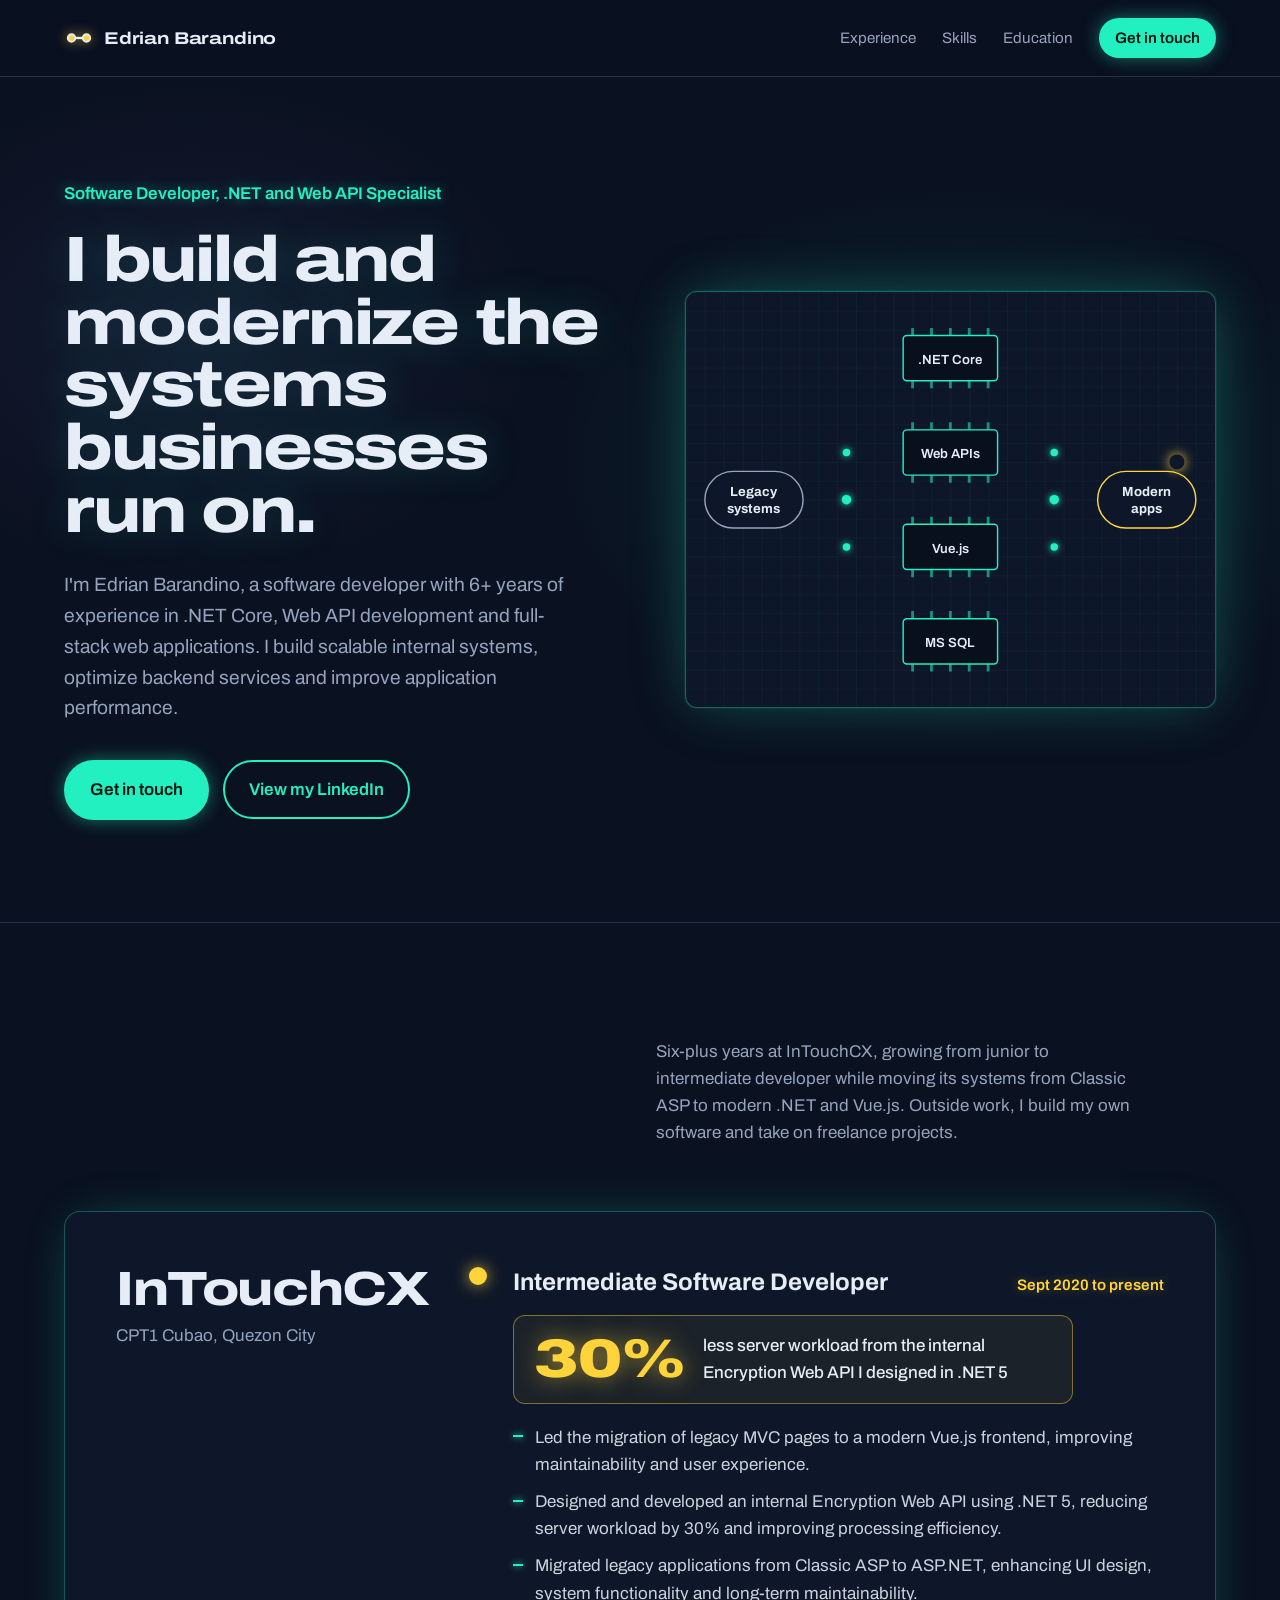
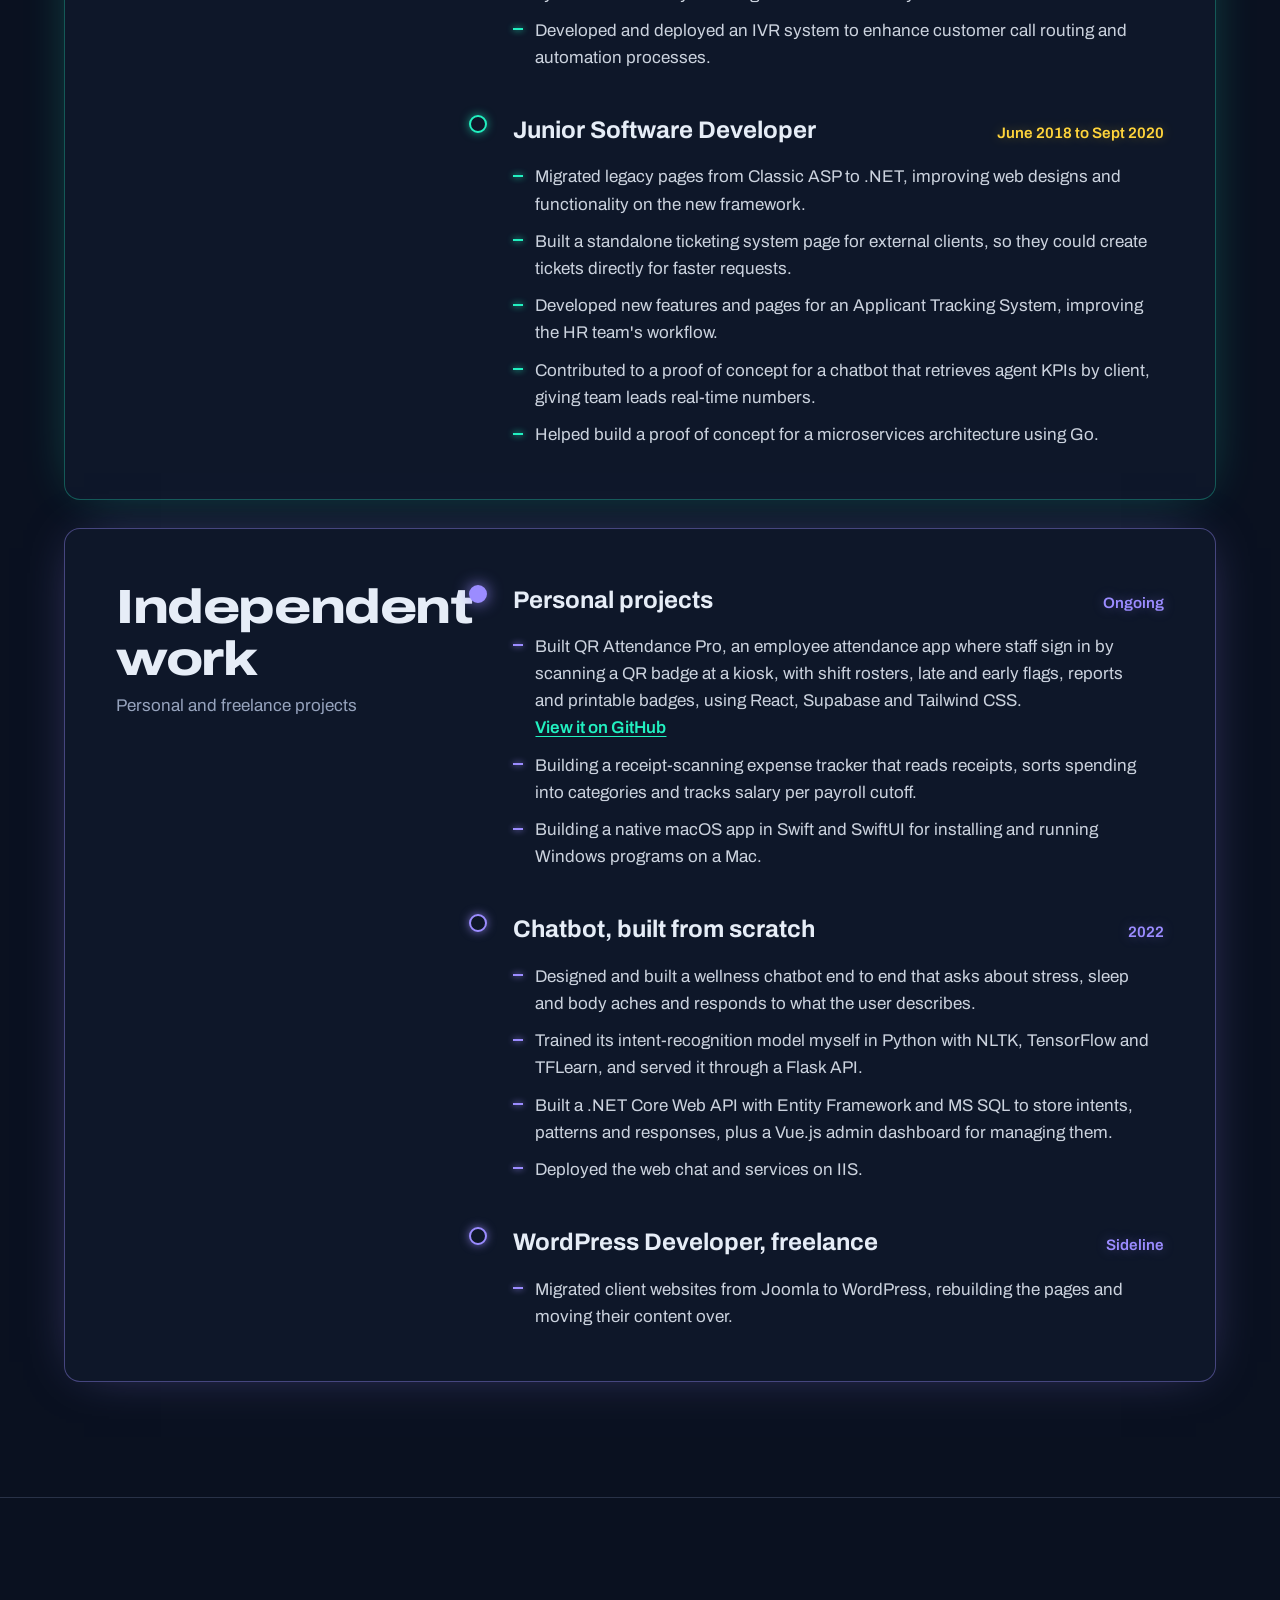
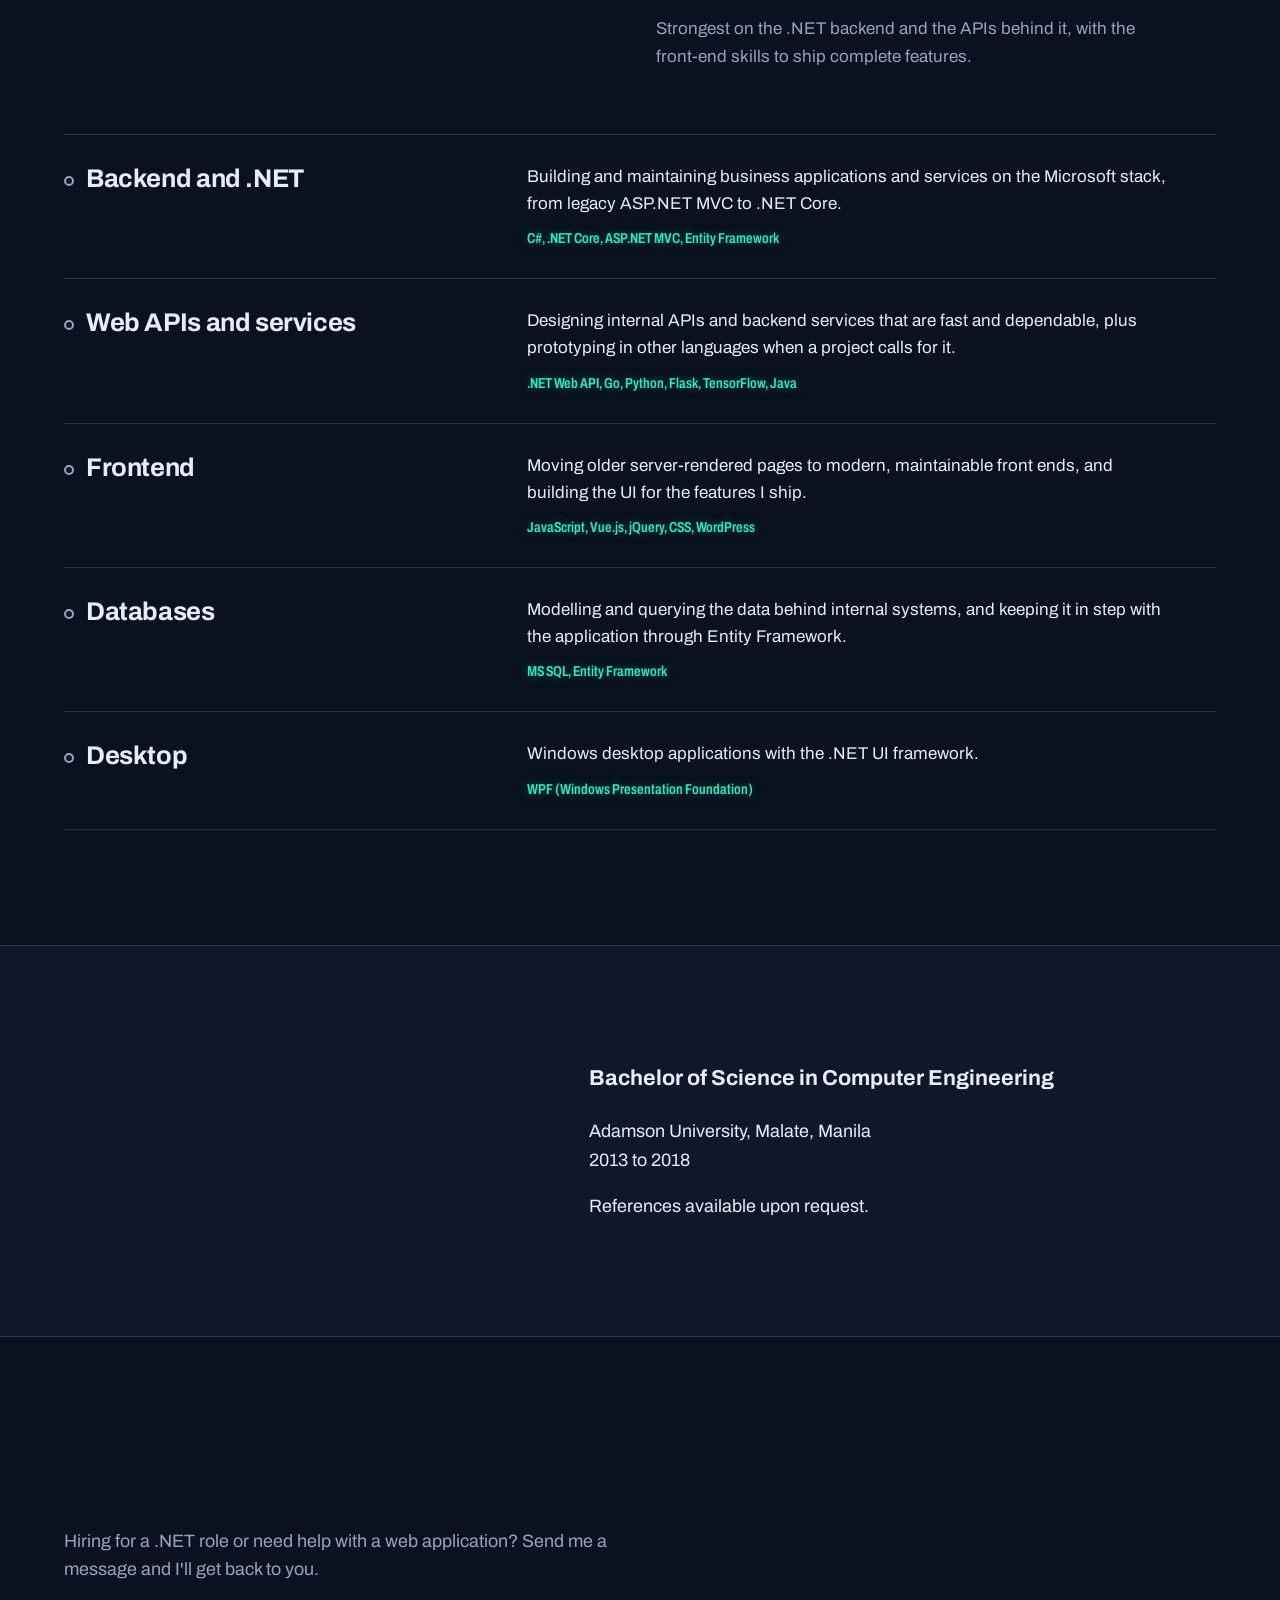
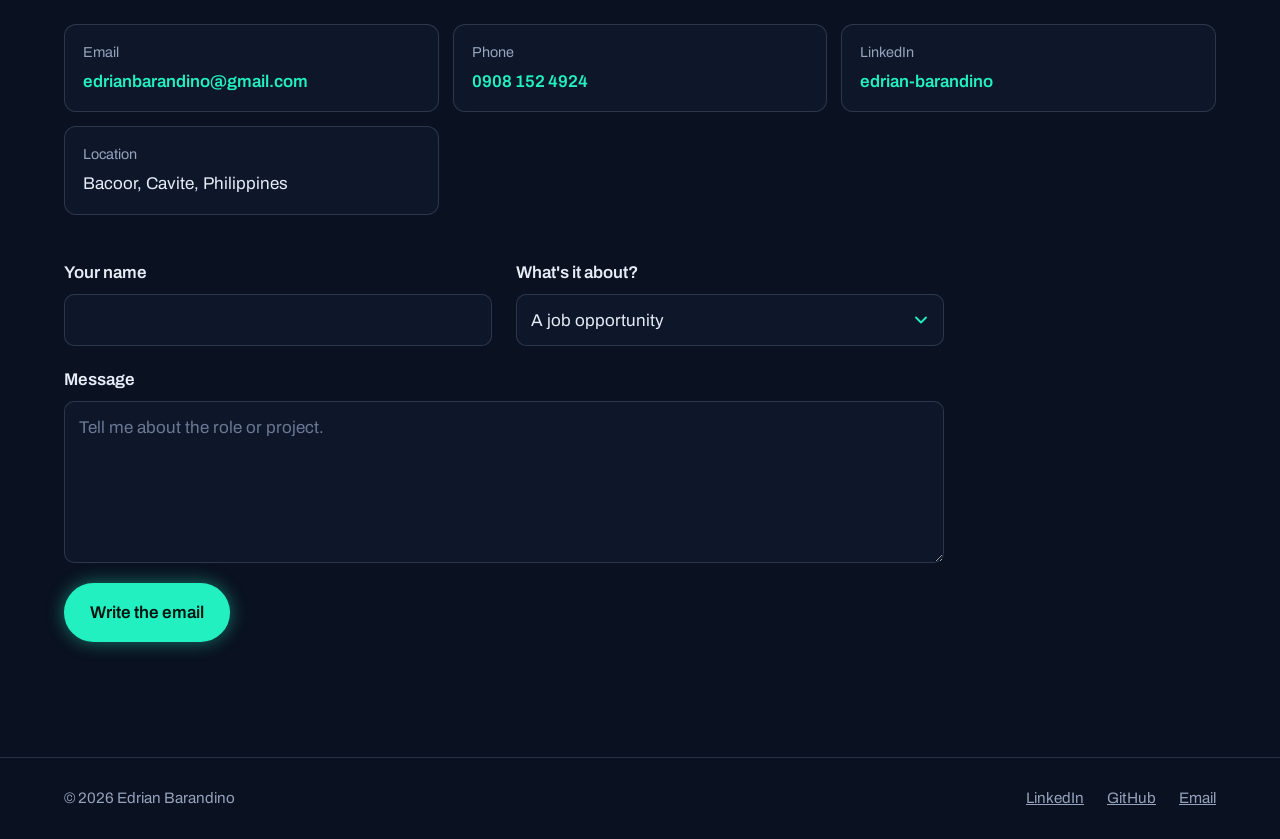
==== commit 88337a6e: "Updated details" ====
--- a/index.html
+++ b/index.html
@@ -120,7 +120,7 @@
     <section class="experience" id="experience" aria-labelledby="exp-h">
       <div class="section-head" data-reveal="head">
         <h2 id="exp-h">Experience</h2>
-        <p>Over six years at one company, growing from junior to intermediate developer while moving its systems from Classic ASP to modern .NET and Vue.js.</p>
+        <p>Six-plus years at InTouchCX, growing from junior to intermediate developer while moving its systems from Classic ASP to modern .NET and Vue.js. Outside work, I build my own software and take on freelance projects.</p>
       </div>
 
       <div class="company" data-reveal="up">
@@ -161,6 +161,48 @@
           </li>
         </ol>
       </div>
+
+      <div class="company company-side" data-reveal="up">
+        <div class="company-head">
+          <h3>Independent work</h3>
+          <p>Personal and freelance projects</p>
+        </div>
+
+        <ol class="roles" data-reveal>
+          <li class="role">
+            <div class="role-head">
+              <h4>Personal projects</h4>
+              <p class="role-date">Ongoing</p>
+            </div>
+            <ul class="role-points">
+              <li>Built QR Attendance Pro, an employee attendance app where staff sign in by scanning a QR badge at a kiosk, with shift rosters, late and early flags, reports and printable badges, using React, Supabase and Tailwind CSS. <a class="inline-link" href="https://github.com/Ezekiel05/QRAttendancePro">View it on GitHub</a></li>
+              <li>Building a receipt-scanning expense tracker that reads receipts, sorts spending into categories and tracks salary per payroll cutoff.</li>
+              <li>Building a native macOS app in Swift and SwiftUI for installing and running Windows programs on a Mac.</li>
+            </ul>
+          </li>
+          <li class="role">
+            <div class="role-head">
+              <h4>Chatbot, built from scratch</h4>
+              <p class="role-date">2022</p>
+            </div>
+            <ul class="role-points">
+              <li>Designed and built a wellness chatbot end to end that asks about stress, sleep and body aches and responds to what the user describes.</li>
+              <li>Trained its intent-recognition model myself in Python with NLTK, TensorFlow and TFLearn, and served it through a Flask API.</li>
+              <li>Built a .NET Core Web API with Entity Framework and MS SQL to store intents, patterns and responses, plus a Vue.js admin dashboard for managing them.</li>
+              <li>Deployed the web chat and services on IIS.</li>
+            </ul>
+          </li>
+          <li class="role">
+            <div class="role-head">
+              <h4>WordPress Developer, freelance</h4>
+              <p class="role-date">Sideline</p>
+            </div>
+            <ul class="role-points">
+              <li>Migrated client websites from Joomla to WordPress, rebuilding the pages and moving their content over.</li>
+            </ul>
+          </li>
+        </ol>
+      </div>
     </section>
 
     <!-- SKILLS -->
@@ -182,7 +224,7 @@
           <h3>Web APIs and services</h3>
           <div>
             <p>Designing internal APIs and backend services that are fast and dependable, plus prototyping in other languages when a project calls for it.</p>
-            <p class="stack">.NET Web API, Go, Python, Java</p>
+            <p class="stack">.NET Web API, Go, Python, Flask, TensorFlow, Java</p>
           </div>
         </li>
         <li class="svc" data-reveal="row" id="sk-vue">
@@ -228,6 +270,7 @@
 
       <ul class="contact-list" data-reveal="up">
         <li><span class="cl-k">Email</span><a href="mailto:edrianbarandino@gmail.com">edrianbarandino@gmail.com</a></li>
+        <li><span class="cl-k">Phone</span><a href="tel:+639081524924">0908 152 4924</a></li>
         <li><span class="cl-k">LinkedIn</span><a href="https://www.linkedin.com/in/edrian-barandino-57a531215">edrian-barandino</a></li>
         <li><span class="cl-k">Location</span><span>Bacoor, Cavite, Philippines</span></li>
       </ul>
--- a/styles.css
+++ b/styles.css
@@ -752,3 +752,15 @@
   cursor: pointer;
 }
 .field select option { background: #0E1729; color: #E6EDF7; }
+
+/* second experience card: independent work */
+.company-side { margin-top: 28px; border-color: rgba(155, 140, 255, .4); box-shadow: 0 0 50px -20px rgba(155, 140, 255, .5); }
+.company-side .role::before { border-color: var(--violet); box-shadow: 0 0 10px rgba(155, 140, 255, .7); }
+.company-side .role:first-child::before { background: var(--violet); border-color: var(--violet); box-shadow: 0 0 16px rgba(155, 140, 255, .9); }
+.company-side .role::after { background: var(--violet); box-shadow: 0 0 8px rgba(155, 140, 255, .8); }
+.company-side .role-date { color: var(--violet); text-shadow: 0 0 12px rgba(155, 140, 255, .35); }
+.company-side .role-points li::before { background: var(--violet); box-shadow: 0 0 6px var(--violet); }
+.inline-link { color: var(--mask); font-weight: 600; text-underline-offset: 3px; white-space: nowrap; }
+@media (prefers-reduced-motion: no-preference) {
+  .js .company.in .role:nth-child(2):not(:last-child) .role-points li { transition-delay: .7s; }
+}
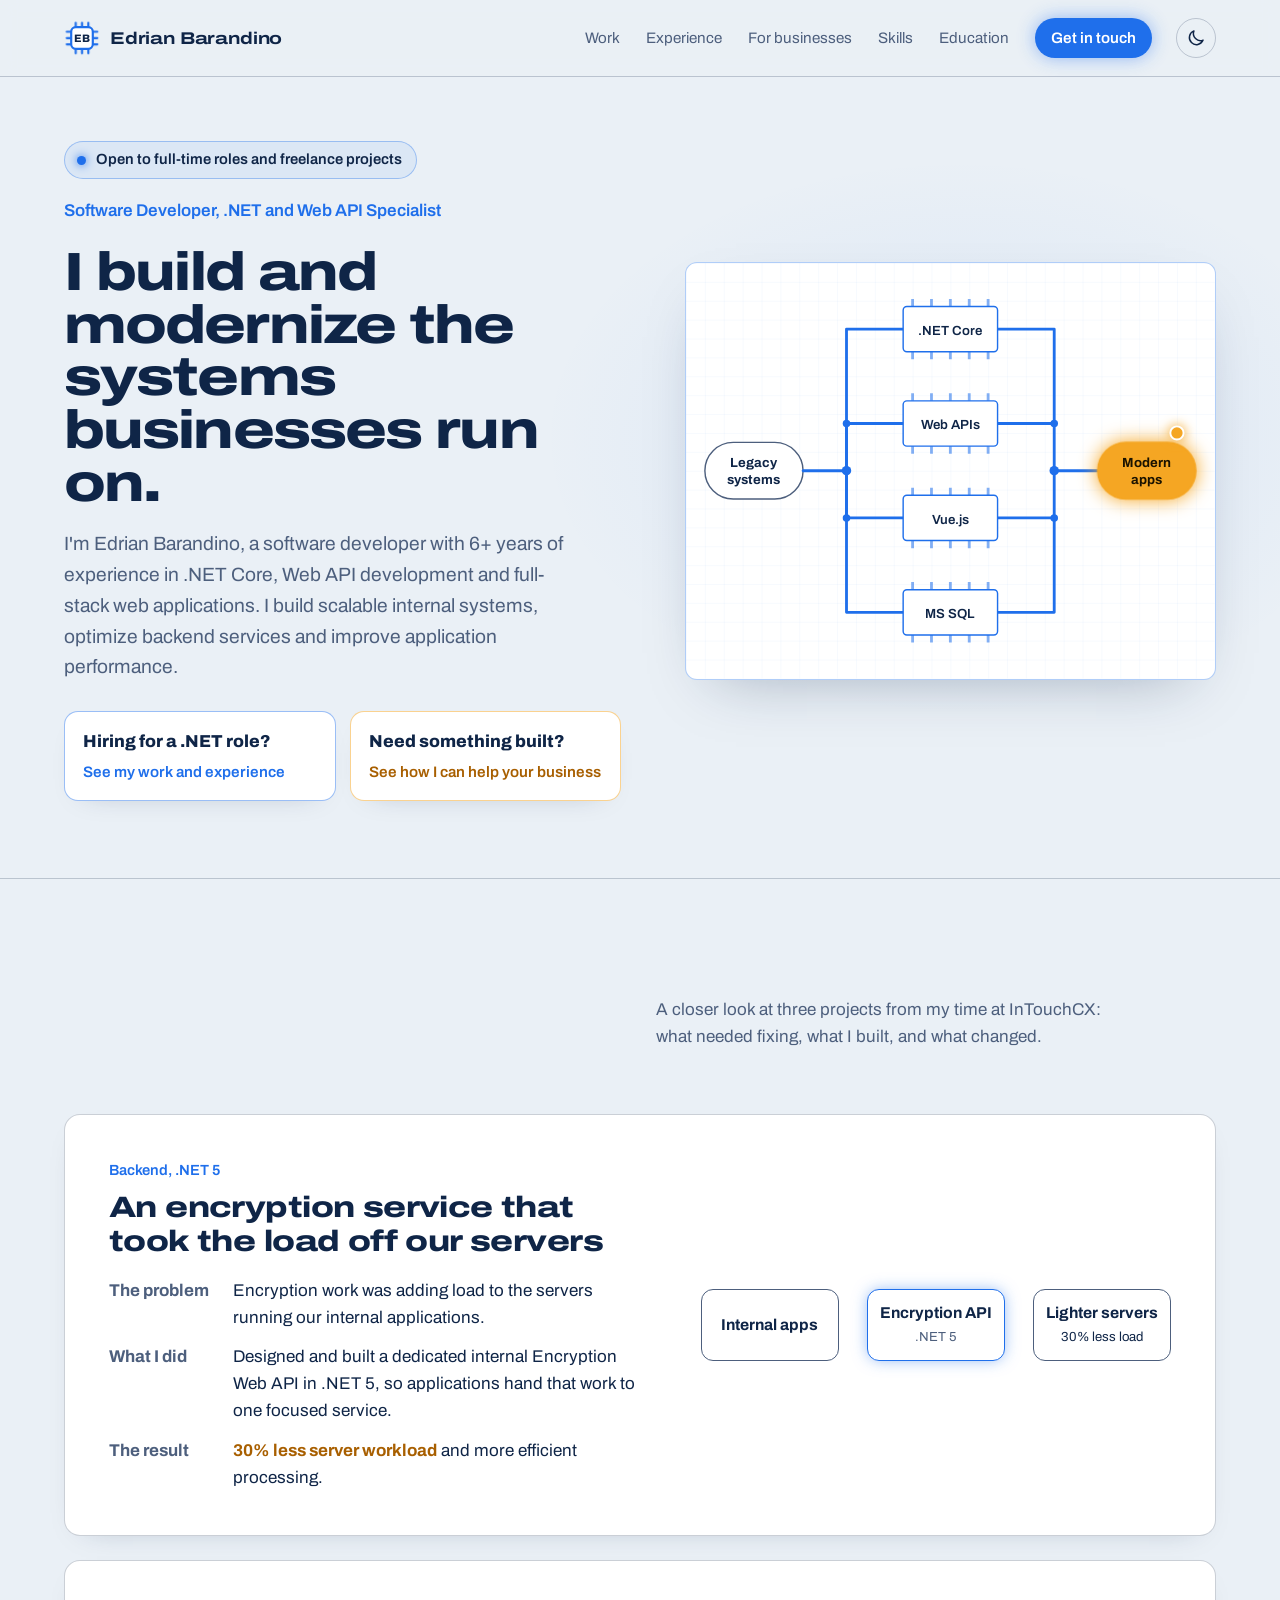
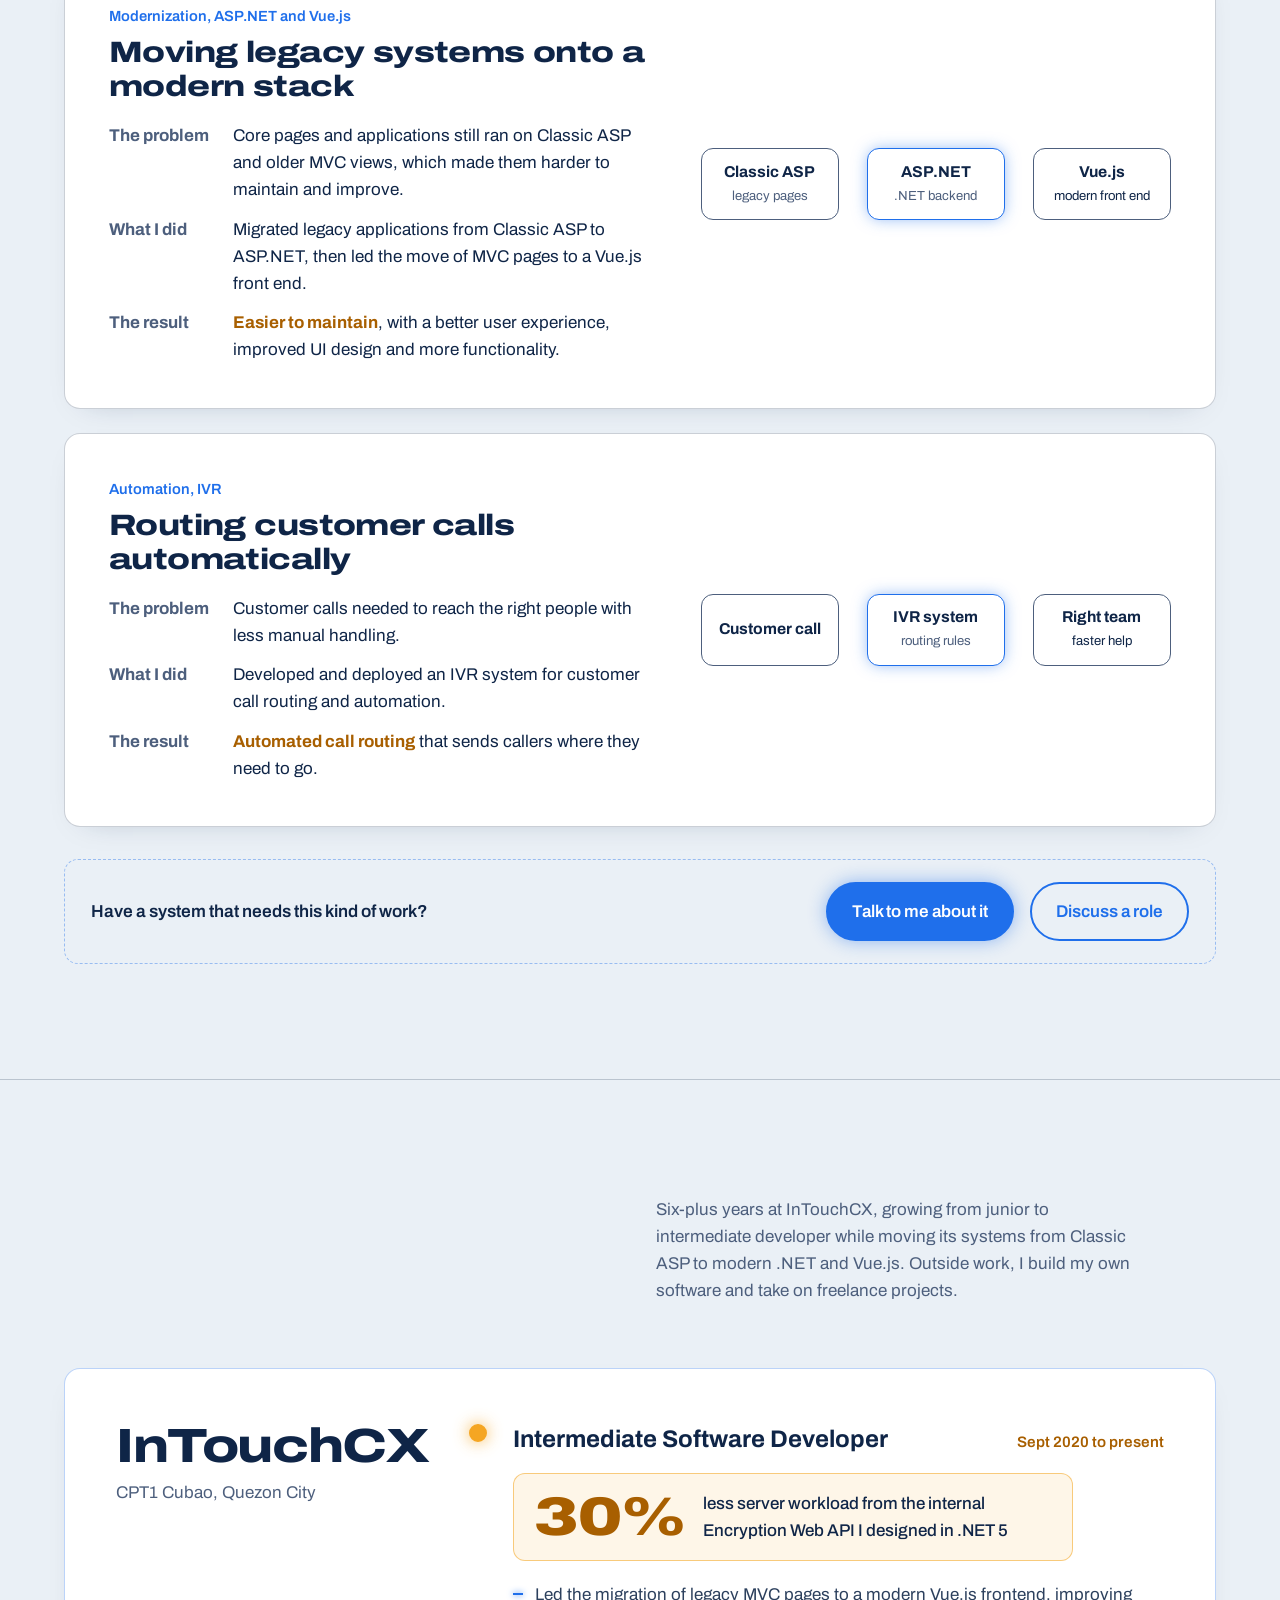
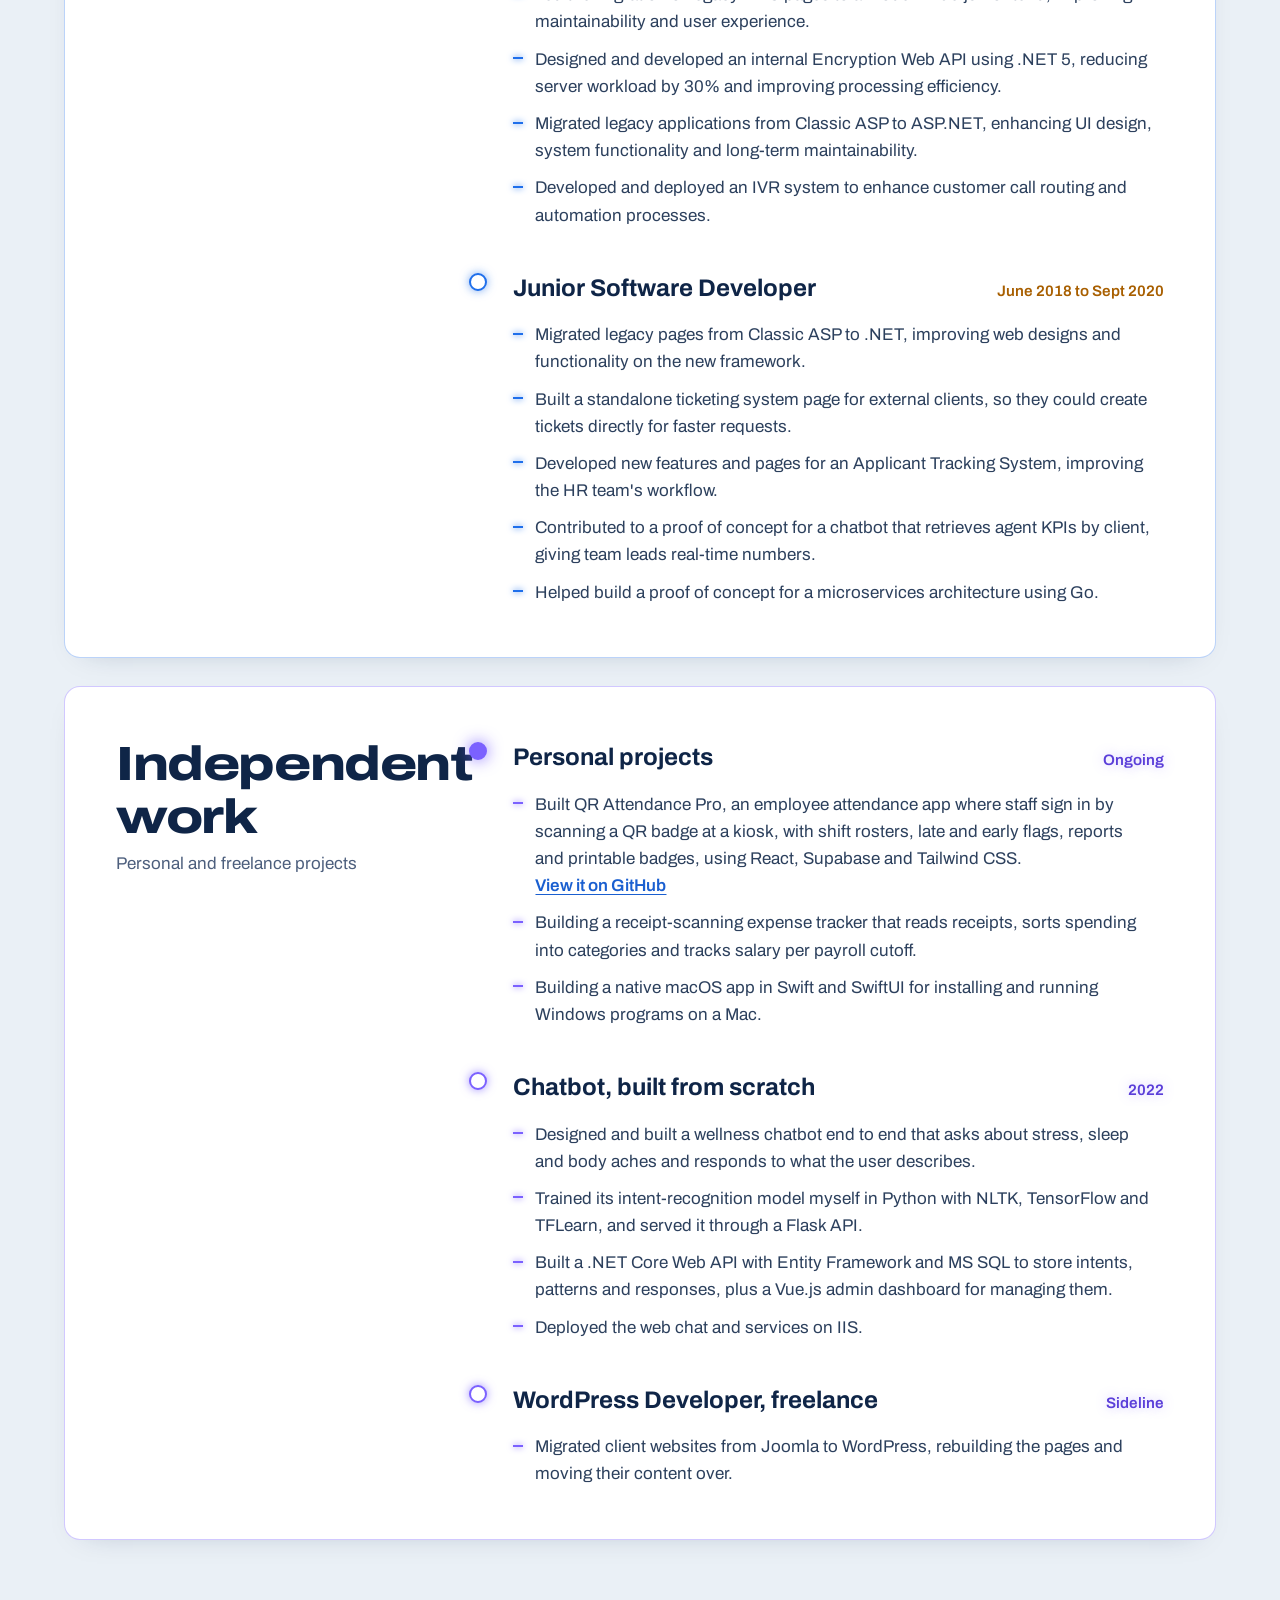
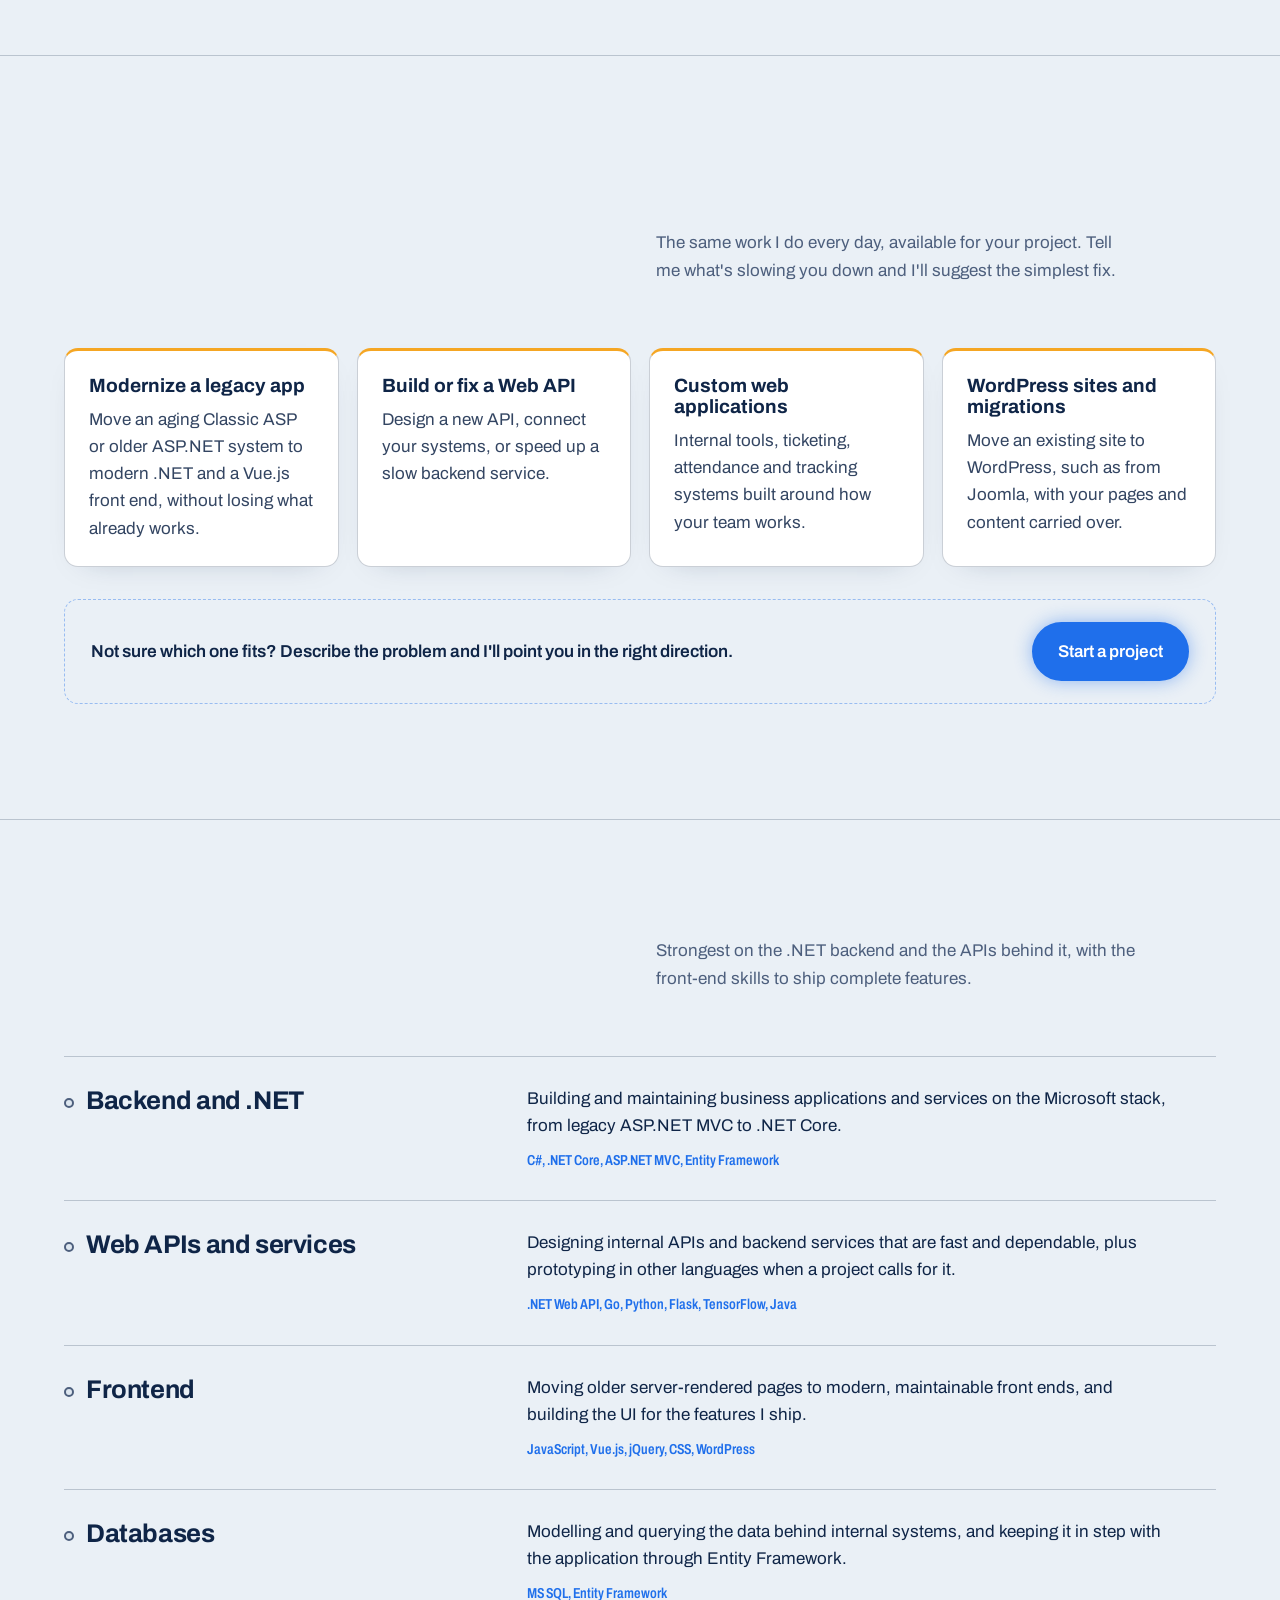
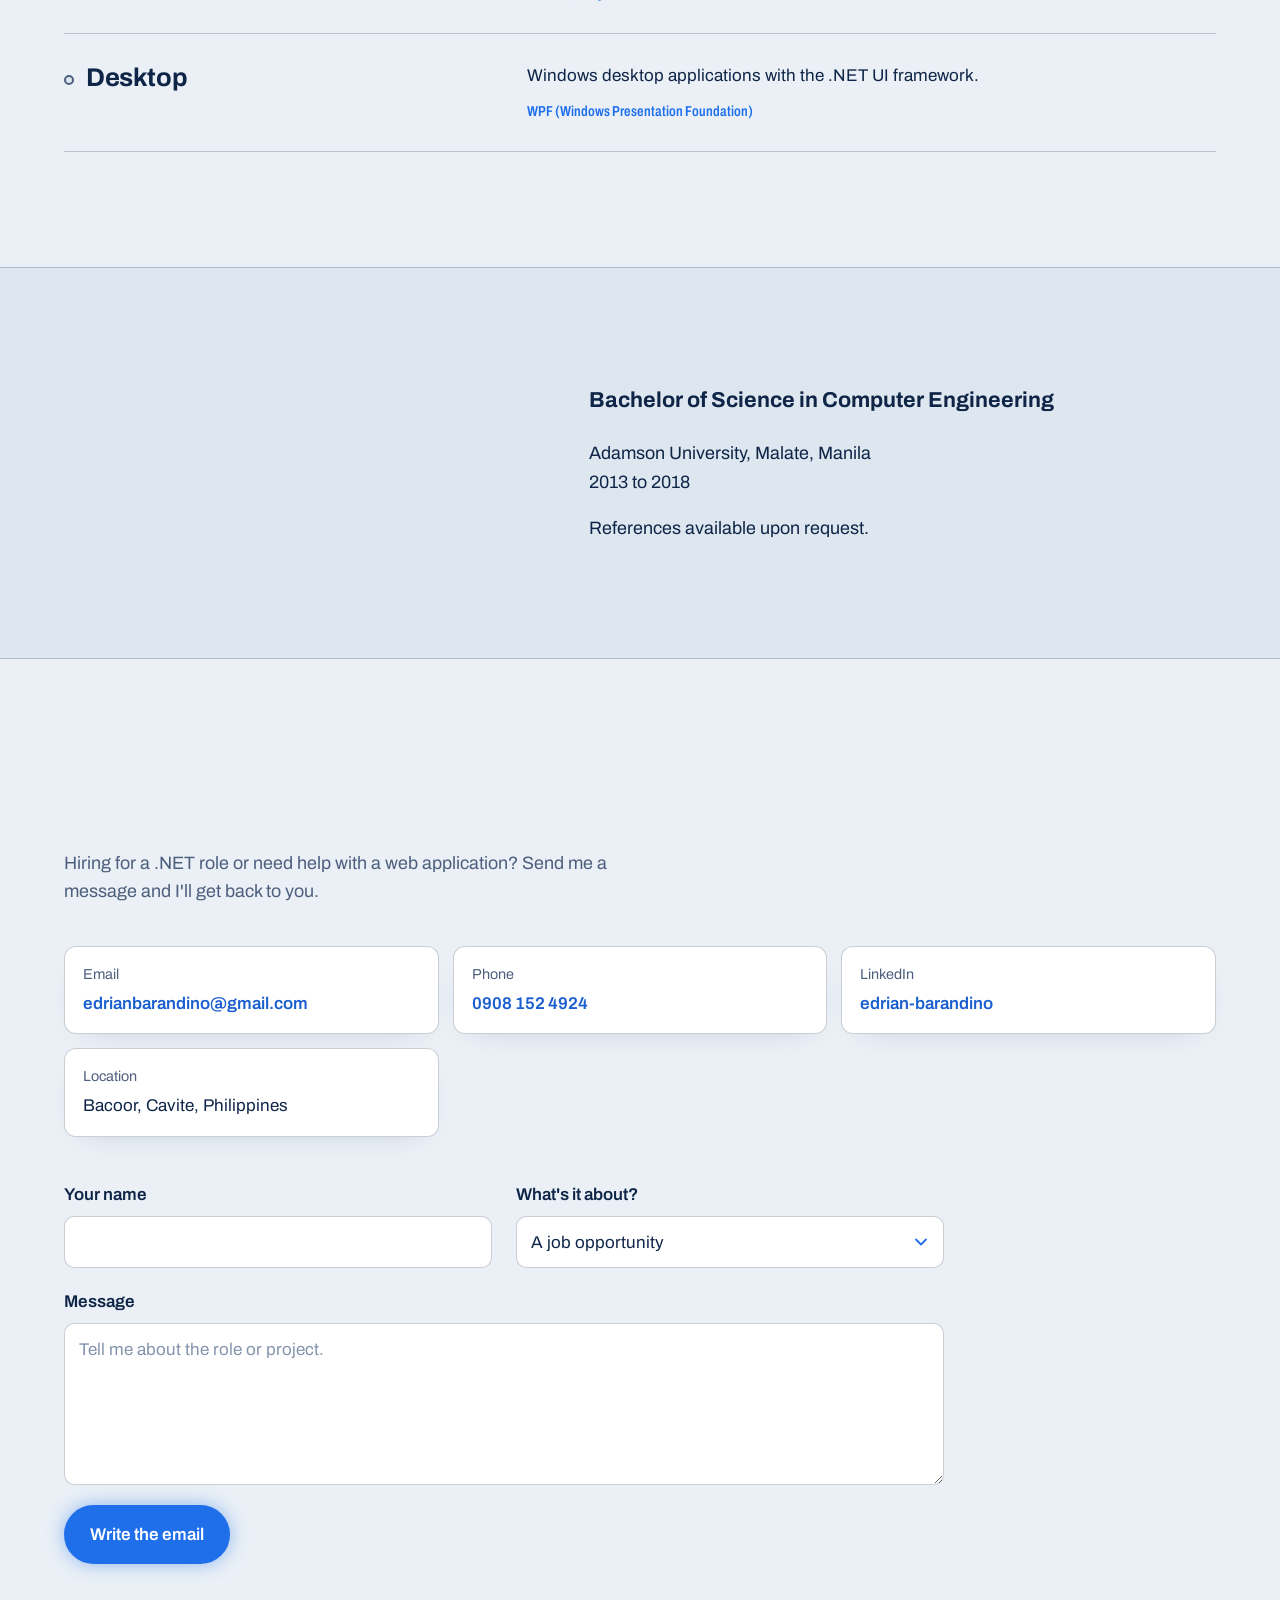
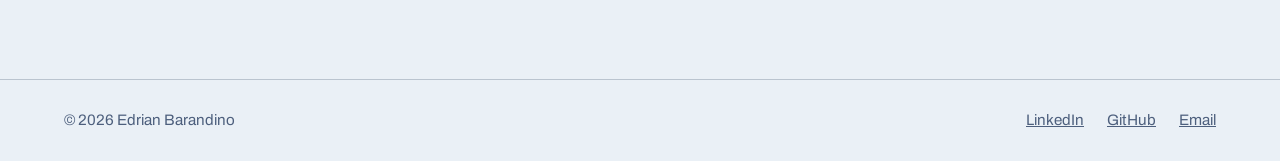
==== commit bbae022c: "New Information and Styles" ====
--- a/index.html
+++ b/index.html
@@ -3,17 +3,30 @@
 <head>
   <meta charset="utf-8">
   <meta name="viewport" content="width=device-width, initial-scale=1">
-  <meta name="theme-color" content="#0A1120">
+  <meta name="theme-color" content="#0A1120" media="(prefers-color-scheme: dark)">
+  <meta name="theme-color" content="#EAF0F6" media="(prefers-color-scheme: light)">
+  <meta name="color-scheme" content="dark light">
   <title>Edrian Barandino — Software Developer, .NET and Web API Specialist</title>
   <meta name="description" content="Edrian Barandino is a software developer with 6+ years of experience in .NET Core, Web API development and full-stack web applications, based in Cavite, Philippines.">
   <meta property="og:title" content="Edrian Barandino — Software Developer, .NET and Web API Specialist">
   <meta property="og:description" content="6+ years building and modernizing .NET systems, Web APIs and Vue.js front ends.">
   <meta property="og:type" content="website">
-  <link rel="icon" href="data:image/svg+xml,%3Csvg xmlns='http://www.w3.org/2000/svg' viewBox='0 0 32 32'%3E%3Crect width='32' height='32' rx='6' fill='%231B2A4A'/%3E%3Ccircle cx='9' cy='16' r='3' fill='%23F2C230'/%3E%3Ccircle cx='23' cy='16' r='3' fill='%23F2C230'/%3E%3Cpath d='M12 16h8' stroke='%23F2C230' stroke-width='2'/%3E%3C/svg%3E">
+  <link rel="icon" href="data:image/svg+xml,%3Csvg xmlns='http://www.w3.org/2000/svg' viewBox='0 0 40 40'%3E%3Cstyle%3E.p%7Bstroke:%2322F0C0%7D.c%7Bfill:%230A1120;stroke:%2322F0C0%7D.t%7Bfill:%23E6EDF7%7D@media (prefers-color-scheme:light)%7B.p%7Bstroke:%231F6FEB%7D.c%7Bfill:%23fff;stroke:%231F6FEB%7D.t%7Bfill:%230F2547%7D%7D%3C/style%3E%3Cpath class='p' stroke-width='2.4' stroke-linecap='round' d='M13 3v5M20 3v5M27 3v5M13 32v5M20 32v5M27 32v5M3 13h5M3 20h5M3 27h5M32 13h5M32 20h5M32 27h5'/%3E%3Crect class='c' x='8' y='8' width='24' height='24' rx='5' stroke-width='2.4'/%3E%3Ctext class='t' x='20' y='24.5' text-anchor='middle' font-family='Arial,Helvetica,sans-serif' font-weight='800' font-size='12'%3EEB%3C/text%3E%3C/svg%3E">
   <link rel="preconnect" href="https://fonts.googleapis.com">
   <link rel="preconnect" href="https://fonts.gstatic.com" crossorigin>
   <link href="https://fonts.googleapis.com/css2?family=Archivo:wdth,wght@62..125,300..900&display=swap" rel="stylesheet">
   <link rel="stylesheet" href="styles.css">
+  <link rel="stylesheet" href="styles-light.css" media="(prefers-color-scheme: light)" id="light-css">
+  <script>
+    // Apply a saved theme choice before the page paints, so there's no flash of the wrong theme
+    (function () {
+      var saved = null;
+      try { saved = localStorage.getItem("theme"); } catch (e) {}
+      var css = document.getElementById("light-css");
+      if (saved === "light") css.media = "all";
+      else if (saved === "dark") css.media = "not all";
+    })();
+  </script>
 </head>
 <body>
   <a class="skip" href="#main">Skip to content</a>
@@ -21,11 +34,24 @@
   <header class="top">
     <span class="progress" aria-hidden="true"></span>
     <a class="mark" href="#top" aria-label="Edrian Barandino, home">
-      <svg viewBox="0 0 32 32" aria-hidden="true"><circle cx="8" cy="16" r="4"/><circle cx="24" cy="16" r="4"/><path d="M12 16h8"/></svg>
+      <svg class="logo" viewBox="0 0 40 40" aria-hidden="true">
+        <g class="logo-pins"><path d="M13 3v5M20 3v5M27 3v5M13 32v5M20 32v5M27 32v5M3 13h5M3 20h5M3 27h5M32 13h5M32 20h5M32 27h5"/></g>
+        <rect class="logo-chip" x="8" y="8" width="24" height="24" rx="5"/>
+        <text class="logo-text" x="20" y="24.5" text-anchor="middle">EB</text>
+      </svg>
       <span>Edrian Barandino</span>
     </a>
-    <nav aria-label="Main">
+    <button class="theme-toggle" type="button" aria-label="Switch to dark theme" title="Switch theme">
+      <svg class="icon-sun" viewBox="0 0 24 24" aria-hidden="true"><circle cx="12" cy="12" r="4.5"/><path d="M12 2v2.5M12 19.5V22M2 12h2.5M19.5 12H22M4.9 4.9l1.8 1.8M17.3 17.3l1.8 1.8M4.9 19.1l1.8-1.8M17.3 6.7l1.8-1.8"/></svg>
+      <svg class="icon-moon" viewBox="0 0 24 24" aria-hidden="true"><path d="M20.5 14.5A8.5 8.5 0 0 1 9.5 3.5a8.5 8.5 0 1 0 11 11z"/></svg>
+    </button>
+    <button class="menu-toggle" type="button" aria-expanded="false" aria-controls="main-nav" aria-label="Open menu">
+      <span></span><span></span><span></span>
+    </button>
+    <nav aria-label="Main" id="main-nav">
+      <a href="#work">Work</a>
       <a href="#experience">Experience</a>
+      <a href="#help">For businesses</a>
       <a href="#skills">Skills</a>
       <a href="#education">Education</a>
       <a class="nav-cta" href="#contact">Get in touch</a>
@@ -36,12 +62,19 @@
     <!-- HERO -->
     <section class="hero hero-cv" id="top" data-reveal="hero">
       <div class="hero-copy">
+        <p class="availability"><span class="avail-dot" aria-hidden="true"></span>Open to full-time roles and freelance projects</p>
         <p class="hero-role">Software Developer, .NET and Web API Specialist</p>
         <h1>I build and modernize the systems businesses run on.</h1>
         <p class="lede">I'm Edrian Barandino, a software developer with 6+ years of experience in .NET Core, Web API development and full-stack web applications. I build scalable internal systems, optimize backend services and improve application performance.</p>
-        <div class="hero-actions">
-          <a class="btn btn-primary" href="#contact">Get in touch</a>
-          <a class="btn btn-ghost" href="https://www.linkedin.com/in/edrian-barandino-57a531215">View my LinkedIn</a>
+        <div class="paths" role="group" aria-label="Choose what brings you here">
+          <a class="path" href="#work" data-topic="A job opportunity">
+            <span class="path-k">Hiring for a .NET role?</span>
+            <span class="path-v">See my work and experience</span>
+          </a>
+          <a class="path path-alt" href="#help" data-topic="A freelance project">
+            <span class="path-k">Need something built?</span>
+            <span class="path-v">See how I can help your business</span>
+          </a>
         </div>
       </div>
 
@@ -114,6 +147,61 @@
           <circle class="led" cx="520" cy="180" r="7"/>
         </svg>
       </figure>
+    </section>
+
+    <!-- CASE STUDIES -->
+    <section class="work-cs" id="work" aria-labelledby="work-h">
+      <div class="section-head" data-reveal="head">
+        <h2 id="work-h">Selected work</h2>
+        <p>A closer look at three projects from my time at InTouchCX: what needed fixing, what I built, and what changed.</p>
+      </div>
+
+      <div class="cs-list">
+        <article class="cs" data-reveal="up">
+          <div class="cs-text">
+            <p class="cs-tag">Backend, .NET 5</p>
+            <h3>An encryption service that took the load off our servers</h3>
+            <dl class="cs-facts">
+              <div><dt>The problem</dt><dd>Encryption work was adding load to the servers running our internal applications.</dd></div>
+              <div><dt>What I did</dt><dd>Designed and built a dedicated internal Encryption Web API in .NET 5, so applications hand that work to one focused service.</dd></div>
+              <div><dt>The result</dt><dd><strong class="cs-win">30% less server workload</strong> and more efficient processing.</dd></div>
+            </dl>
+          </div>
+          <div class="cs-flow" role="img" aria-label="Internal applications send encryption work to a dedicated .NET 5 Encryption Web API, reducing server workload by 30 percent"><span class="cs-box " aria-hidden="true"><span class="cs-main">Internal apps</span></span><span class="cs-link" aria-hidden="true"></span><span class="cs-box hot" aria-hidden="true"><span class="cs-main">Encryption API</span><span class="cs-sub">.NET 5</span></span><span class="cs-link" aria-hidden="true"></span><span class="cs-box out" aria-hidden="true"><span class="cs-main">Lighter servers</span><span class="cs-sub">30% less load</span></span></div>
+        </article>
+
+        <article class="cs" data-reveal="up">
+          <div class="cs-text">
+            <p class="cs-tag">Modernization, ASP.NET and Vue.js</p>
+            <h3>Moving legacy systems onto a modern stack</h3>
+            <dl class="cs-facts">
+              <div><dt>The problem</dt><dd>Core pages and applications still ran on Classic ASP and older MVC views, which made them harder to maintain and improve.</dd></div>
+              <div><dt>What I did</dt><dd>Migrated legacy applications from Classic ASP to ASP.NET, then led the move of MVC pages to a Vue.js front end.</dd></div>
+              <div><dt>The result</dt><dd><strong class="cs-win">Easier to maintain</strong>, with a better user experience, improved UI design and more functionality.</dd></div>
+            </dl>
+          </div>
+          <div class="cs-flow" role="img" aria-label="Legacy Classic ASP pages migrated to ASP.NET, then MVC pages moved to a Vue.js front end"><span class="cs-box " aria-hidden="true"><span class="cs-main">Classic ASP</span><span class="cs-sub">legacy pages</span></span><span class="cs-link" aria-hidden="true"></span><span class="cs-box hot" aria-hidden="true"><span class="cs-main">ASP.NET</span><span class="cs-sub">.NET backend</span></span><span class="cs-link" aria-hidden="true"></span><span class="cs-box out" aria-hidden="true"><span class="cs-main">Vue.js</span><span class="cs-sub">modern front end</span></span></div>
+        </article>
+
+        <article class="cs" data-reveal="up">
+          <div class="cs-text">
+            <p class="cs-tag">Automation, IVR</p>
+            <h3>Routing customer calls automatically</h3>
+            <dl class="cs-facts">
+              <div><dt>The problem</dt><dd>Customer calls needed to reach the right people with less manual handling.</dd></div>
+              <div><dt>What I did</dt><dd>Developed and deployed an IVR system for customer call routing and automation.</dd></div>
+              <div><dt>The result</dt><dd><strong class="cs-win">Automated call routing</strong> that sends callers where they need to go.</dd></div>
+            </dl>
+          </div>
+          <div class="cs-flow" role="img" aria-label="Customer calls go through the IVR system, which routes them to the right team"><span class="cs-box " aria-hidden="true"><span class="cs-main">Customer call</span></span><span class="cs-link" aria-hidden="true"></span><span class="cs-box hot" aria-hidden="true"><span class="cs-main">IVR system</span><span class="cs-sub">routing rules</span></span><span class="cs-link" aria-hidden="true"></span><span class="cs-box out" aria-hidden="true"><span class="cs-main">Right team</span><span class="cs-sub">faster help</span></span></div>
+        </article>
+      </div>
+
+      <div class="cs-cta" data-reveal="up">
+        <p>Have a system that needs this kind of work?</p>
+        <a class="btn btn-primary" href="#contact" data-topic="A freelance project">Talk to me about it</a>
+        <a class="btn btn-ghost" href="#contact" data-topic="A job opportunity">Discuss a role</a>
+      </div>
     </section>
 
     <!-- EXPERIENCE -->
@@ -205,6 +293,36 @@
       </div>
     </section>
 
+    <!-- FOR BUSINESSES -->
+    <section class="help" id="help" aria-labelledby="help-h">
+      <div class="section-head" data-reveal="head">
+        <h2 id="help-h">How I can help your business</h2>
+        <p>The same work I do every day, available for your project. Tell me what's slowing you down and I'll suggest the simplest fix.</p>
+      </div>
+      <ul class="help-grid">
+        <li class="help-card" data-reveal="up">
+          <h3>Modernize a legacy app</h3>
+          <p>Move an aging Classic ASP or older ASP.NET system to modern .NET and a Vue.js front end, without losing what already works.</p>
+        </li>
+        <li class="help-card" data-reveal="up">
+          <h3>Build or fix a Web API</h3>
+          <p>Design a new API, connect your systems, or speed up a slow backend service.</p>
+        </li>
+        <li class="help-card" data-reveal="up">
+          <h3>Custom web applications</h3>
+          <p>Internal tools, ticketing, attendance and tracking systems built around how your team works.</p>
+        </li>
+        <li class="help-card" data-reveal="up">
+          <h3>WordPress sites and migrations</h3>
+          <p>Move an existing site to WordPress, such as from Joomla, with your pages and content carried over.</p>
+        </li>
+      </ul>
+      <div class="cs-cta" data-reveal="up">
+        <p>Not sure which one fits? Describe the problem and I'll point you in the right direction.</p>
+        <a class="btn btn-primary" href="#contact" data-topic="A freelance project">Start a project</a>
+      </div>
+    </section>
+
     <!-- SKILLS -->
     <section class="services" id="skills" aria-labelledby="skills-h">
       <div class="section-head" data-reveal="head">
--- a/styles.css
+++ b/styles.css
@@ -764,3 +764,200 @@
 @media (prefers-reduced-motion: no-preference) {
   .js .company.in .role:nth-child(2):not(:last-child) .role-points li { transition-delay: .7s; }
 }
+
+/* =========================================================
+   Split paths, case studies, business services
+   ========================================================= */
+.availability {
+  display: inline-flex; align-items: center; gap: 10px;
+  margin: 0 0 18px; padding: 6px 14px 6px 12px;
+  border: 1px solid rgba(34, 240, 192, .35); border-radius: 999px;
+  background: rgba(34, 240, 192, .06);
+  font-size: .92rem; font-weight: 600; color: var(--ink);
+}
+.avail-dot { width: 9px; height: 9px; border-radius: 50%; background: var(--mask); box-shadow: 0 0 10px var(--mask); }
+@media (prefers-reduced-motion: no-preference) { .avail-dot { animation: avail 2s ease-in-out infinite; } }
+@keyframes avail { 50% { box-shadow: 0 0 2px var(--mask); opacity: .55; } }
+.hero-cv .hero-role { display: block; }
+
+.paths { display: grid; grid-template-columns: 1fr 1fr; gap: 14px; max-width: 560px; }
+.path {
+  display: flex; flex-direction: column; gap: 4px;
+  padding: 16px 18px; border-radius: 14px; text-decoration: none;
+  background: var(--surface); border: 1px solid rgba(34, 240, 192, .45);
+  box-shadow: 0 0 24px -10px rgba(34, 240, 192, .6);
+  transition: transform .2s ease, box-shadow .2s ease, border-color .2s ease;
+}
+.path-k { font-weight: 800; font-size: 1.08rem; color: var(--ink); }
+.path-v { color: var(--mask); font-weight: 600; font-size: .95rem; }
+.path-alt { border-color: rgba(255, 212, 59, .5); box-shadow: 0 0 24px -10px rgba(255, 212, 59, .6); }
+.path-alt .path-v { color: var(--led); }
+.path:hover, .path:focus-visible { transform: translateY(-3px); box-shadow: 0 0 30px -6px rgba(34, 240, 192, .8); }
+.path-alt:hover, .path-alt:focus-visible { box-shadow: 0 0 30px -6px rgba(255, 212, 59, .8); }
+@media (max-width: 520px) { .paths { grid-template-columns: 1fr; } }
+
+.work-cs, .help { padding: clamp(64px, 9vw, 120px) var(--gutter); max-width: 1400px; margin: 0 auto; border-top: 1px solid var(--line); }
+.cs-list { display: grid; gap: 24px; }
+.cs {
+  display: grid; grid-template-columns: 1.15fr 1fr; gap: clamp(24px, 4vw, 56px); align-items: center;
+  padding: clamp(24px, 3.5vw, 44px);
+  background: var(--surface); border: 1px solid var(--line); border-radius: 16px;
+}
+.cs:hover { border-color: rgba(34, 240, 192, .4); }
+.cs-tag { margin: 0 0 8px; color: var(--mask); font-weight: 600; font-size: .92rem; }
+.cs h3 { font-size: clamp(1.35rem, 2.3vw, 1.85rem); font-weight: 800; font-variation-settings: var(--wide); letter-spacing: -0.02em; margin-bottom: 18px; line-height: 1.15; }
+.cs-facts { margin: 0; display: grid; gap: 12px; }
+.cs-facts div { display: grid; grid-template-columns: 110px 1fr; gap: 14px; }
+.cs-facts dt { font-weight: 700; color: var(--ink-soft); }
+.cs-facts dd { margin: 0; max-width: 60ch; }
+.cs-win { color: var(--led); text-shadow: 0 0 14px rgba(255, 212, 59, .35); }
+@media (max-width: 960px) { .cs { grid-template-columns: 1fr; } }
+@media (max-width: 520px) { .cs-facts div { grid-template-columns: 1fr; gap: 2px; } }
+
+.cs-diagram { width: 100%; height: auto; display: block; }
+.cs-trace { stroke: var(--mask); stroke-width: 3; filter: drop-shadow(0 0 3px var(--mask)); }
+.cs-dot { fill: var(--mask); }
+.cs-node rect { fill: #08101E; stroke: var(--ink-soft); stroke-width: 1.5; }
+.cs-node text { fill: var(--ink); font: 700 15px var(--font); }
+.cs-node text.sub { fill: var(--ink-soft); font: 500 12.5px var(--font); }
+.cs-node.hot rect { stroke: var(--mask); filter: drop-shadow(0 0 8px rgba(34, 240, 192, .6)); }
+.cs-node.out rect { fill: var(--led); stroke: var(--led); filter: drop-shadow(0 0 10px rgba(255, 212, 59, .55)); }
+.cs-node.out text, .cs-node.out text.sub { fill: var(--on-neon); }
+@media (prefers-reduced-motion: no-preference) {
+  .js .cs .cs-trace { stroke-dasharray: 120; stroke-dashoffset: 120; transition: stroke-dashoffset .6s ease .3s; }
+  .js .cs .cs-trace:nth-of-type(2) { transition-delay: .8s; }
+  .js .cs.in .cs-trace { stroke-dashoffset: 0; }
+  .js .cs .cs-node.out rect { fill: #08101E; stroke: var(--ink-soft); filter: none; transition: fill .35s ease 1.3s, stroke .35s ease 1.3s, filter .35s ease 1.3s; }
+  .js .cs .cs-node.out text { fill: var(--ink); transition: fill .35s ease 1.3s; }
+  .js .cs.in .cs-node.out rect { fill: var(--led); stroke: var(--led); filter: drop-shadow(0 0 10px rgba(255, 212, 59, .55)); }
+  .js .cs.in .cs-node.out text { fill: var(--on-neon); }
+}
+
+.cs-cta {
+  display: flex; flex-wrap: wrap; align-items: center; gap: 14px 16px;
+  margin-top: 32px; padding: 22px 26px;
+  border: 1px dashed rgba(34, 240, 192, .4); border-radius: 14px;
+}
+.cs-cta p { margin: 0 auto 0 0; font-weight: 600; font-size: 1.08rem; }
+
+.help-grid { list-style: none; margin: 0; padding: 0; display: grid; grid-template-columns: repeat(auto-fit, minmax(240px, 1fr)); gap: 18px; }
+.help-card {
+  padding: 24px; border-radius: 14px; background: var(--surface);
+  border: 1px solid var(--line); border-top: 3px solid var(--led);
+}
+.help-card h3 { font-size: 1.2rem; font-weight: 700; margin-bottom: 10px; }
+.help-card p { margin: 0; color: color-mix(in srgb, var(--ink) 85%, transparent); }
+.hero-cv { padding-top: clamp(32px, 5vw, 72px); padding-bottom: clamp(48px, 6vw, 88px); }
+.hero-cv h1 { font-size: clamp(2.2rem, 4.2vw, 3.7rem); margin-bottom: 20px; }
+.hero-cv .lede { margin-bottom: 28px; }
+
+/* ---------- case study flows (HTML, readable on any screen) ---------- */
+.cs-flow { display: flex; align-items: center; justify-content: center; gap: 0; }
+.cs-box {
+  flex: 1 1 0; min-width: 0; max-width: 170px;
+  display: flex; flex-direction: column; align-items: center; justify-content: center; text-align: center;
+  min-height: 72px; padding: 10px 12px; border-radius: 12px;
+  background: #08101E; border: 1.5px solid var(--ink-soft);
+}
+.cs-main { font-weight: 700; font-size: .98rem; line-height: 1.2; color: var(--ink); }
+.cs-sub { font-size: .82rem; color: var(--ink-soft); margin-top: 3px; }
+.cs-box.hot { border-color: var(--mask); box-shadow: 0 0 16px -2px rgba(34, 240, 192, .55); }
+.cs-box.out { background: var(--led); border-color: var(--led); box-shadow: 0 0 18px rgba(255, 212, 59, .5); }
+.cs-box.out .cs-main, .cs-box.out .cs-sub { color: var(--on-neon); }
+.cs-link { flex: 0 0 28px; height: 3px; background: var(--mask); box-shadow: 0 0 8px var(--mask); position: relative; }
+.cs-link::after { content: ""; position: absolute; right: -3px; top: -3px; width: 9px; height: 9px; border-radius: 50%; background: var(--mask); }
+@media (max-width: 600px) {
+  .cs-flow { flex-direction: column; align-items: stretch; }
+  .cs-box { max-width: none; flex: none; min-height: 58px; }
+  .cs-link { flex: 0 0 22px; width: 3px; height: 22px; align-self: center; }
+  .cs-link::after { right: -3px; top: auto; bottom: -3px; }
+}
+@media (prefers-reduced-motion: no-preference) {
+  .js .cs .cs-link { transform: scaleX(0); transform-origin: 0 50%; transition: transform .45s ease .3s; }
+  .js .cs .cs-link:nth-of-type(2) { transition-delay: .3s; }
+  .js .cs .cs-flow > .cs-link:nth-child(4) { transition-delay: .8s; }
+  .js .cs.in .cs-link { transform: none; }
+  .js .cs .cs-box.out { background: #08101E; border-color: var(--ink-soft); box-shadow: none; transition: background-color .35s ease 1.25s, border-color .35s ease 1.25s, box-shadow .35s ease 1.25s; }
+  .js .cs .cs-box.out .cs-main, .js .cs .cs-box.out .cs-sub { color: var(--ink); transition: color .35s ease 1.25s; }
+  .js .cs.in .cs-box.out { background: var(--led); border-color: var(--led); box-shadow: 0 0 18px rgba(255, 212, 59, .5); }
+  .js .cs.in .cs-box.out .cs-main, .js .cs.in .cs-box.out .cs-sub { color: var(--on-neon); }
+  @media (max-width: 600px) {
+    .js .cs .cs-link { transform: scaleY(0); transform-origin: 50% 0; }
+    .js .cs.in .cs-link { transform: none; }
+  }
+}
+
+/* ---------- mobile menu ---------- */
+.menu-toggle { display: none; }
+@media (max-width: 760px) {
+  .menu-toggle {
+    display: inline-flex; flex-direction: column; justify-content: center; gap: 5px;
+    width: 44px; height: 44px; padding: 0 11px; margin-left: auto;
+    background: transparent; border: 1px solid var(--line); border-radius: 10px; cursor: pointer;
+  }
+  .menu-toggle span { display: block; height: 2px; background: var(--ink); border-radius: 2px; transition: transform .25s ease, opacity .2s ease; }
+  .menu-open .menu-toggle span:nth-child(1) { transform: translateY(7px) rotate(45deg); }
+  .menu-open .menu-toggle span:nth-child(2) { opacity: 0; }
+  .menu-open .menu-toggle span:nth-child(3) { transform: translateY(-7px) rotate(-45deg); }
+  .top nav {
+    position: absolute; left: 0; right: 0; top: 100%;
+    flex-direction: column; align-items: stretch; gap: 0;
+    padding: 8px var(--gutter) 18px;
+    background: color-mix(in srgb, var(--sheet) 97%, transparent); backdrop-filter: blur(10px);
+    border-bottom: 1px solid var(--line);
+    visibility: hidden; opacity: 0; transform: translateY(-8px);
+    transition: opacity .2s ease, transform .2s ease, visibility 0s linear .2s;
+  }
+  .menu-open .top nav { visibility: visible; opacity: 1; transform: none; transition: opacity .2s ease, transform .2s ease; }
+  .top nav a:not(.nav-cta) { display: block; padding: 14px 4px; font-size: 1.05rem; color: var(--ink); border-bottom: 1px solid var(--line); }
+  .top nav .nav-cta { margin-top: 14px; text-align: center; padding: 12px 16px; }
+  .top { gap: 12px; }
+}
+
+/* ---------- phone spacing ---------- */
+@media (max-width: 600px) {
+  .company { padding: 22px 18px; gap: 18px; }
+  .company-head h3 { font-size: 1.9rem; }
+  .role { padding-left: 30px; }
+  .role::before { width: 16px; height: 16px; }
+  .role::after { left: 7px; top: 24px; }
+  .role-points li { padding-left: 18px; }
+  .cs { padding: 22px 18px; }
+  .cs-cta { padding: 18px; }
+  .cs-cta p { margin-right: 0; width: 100%; }
+  .help-card { padding: 20px; }
+  .hero-cv { padding-top: 24px; }
+  .schematic { margin-top: 8px; }
+}
+@media (max-width: 760px) { .top nav { background: var(--sheet); box-shadow: 0 18px 30px -12px rgba(0,0,0,.6); } }
+
+/* ---------- logo: EB monogram on a microchip ---------- */
+.mark .logo { width: 36px; height: 36px; fill: none; stroke: none; filter: drop-shadow(0 0 6px rgba(34, 240, 192, .55)); }
+.logo-pins path { stroke: var(--mask); stroke-width: 2.4; stroke-linecap: round; }
+.logo-chip { fill: var(--surface); stroke: var(--mask); stroke-width: 2.4; }
+.logo-text { fill: var(--ink); stroke: none; font: 800 12px var(--font); font-variation-settings: "wdth" 100; letter-spacing: -.02em; }
+.mark:hover .logo-chip { fill: var(--mask); }
+.mark:hover .logo-text { fill: var(--on-neon); }
+.logo-chip, .logo-text { transition: fill .2s ease; }
+@media (prefers-reduced-motion: no-preference) {
+  .js.loaded .logo-pins { animation: pins-on .9s ease .2s both; }
+}
+@keyframes pins-on { from { opacity: 0; } 40% { opacity: 1; } 60% { opacity: .35; } to { opacity: 1; } }
+
+/* ---------- theme toggle ---------- */
+.theme-toggle {
+  display: inline-grid; place-items: center; flex: none;
+  width: 40px; height: 40px; padding: 0; margin-left: auto;
+  background: transparent; color: var(--ink);
+  border: 1px solid var(--line); border-radius: 50%; cursor: pointer;
+  transition: border-color .2s ease, color .2s ease, transform .3s ease;
+}
+.theme-toggle:hover { border-color: var(--mask); color: var(--mask); }
+.theme-toggle svg { width: 20px; height: 20px; fill: none; stroke: currentColor; stroke-width: 1.8; stroke-linecap: round; stroke-linejoin: round; grid-area: 1 / 1; transition: opacity .25s ease, transform .35s ease; }
+.icon-moon { opacity: 0; transform: rotate(-60deg) scale(.6); }
+[data-theme="light"] .icon-sun { opacity: 0; transform: rotate(60deg) scale(.6); }
+[data-theme="light"] .icon-moon { opacity: 1; transform: none; }
+.top nav { margin-left: 0; }
+.top { gap: 18px; }
+.top .theme-toggle + .menu-toggle { margin-left: 0; }
+@media (min-width: 761px) { .top .theme-toggle { order: 3; margin-left: 0; } .top nav { margin-left: auto; } }
--- a/styles-light.css
+++ b/styles-light.css
@@ -0,0 +1,965 @@
+/* Blueprint light theme. Loaded only when the visitor's system is in light mode (see the <link media> in the HTML).
+   Generated from styles.css with the dark palette swapped for the light one. */
+/* Palette: drafting-sheet blue-grey, navy ink, solder-mask green, indicator yellow */
+:root {
+  color-scheme: light;
+  --sheet: #EAF0F6;
+  --sheet-2: #DEE7F0;
+  --ink: #0F2547;
+  --ink-soft: #4D5F7D;
+  --mask: #1F6FEB;
+  --mask-deep: #E6F0FC;
+  --led: #F5A623;
+  --violet: #7B61FF;
+  --white: #F4F7FB;
+  --surface: #FFFFFF;
+  --line: rgba(15, 37, 71, 0.22);
+  --paper-ink: #1B2A4A;
+  --paper-soft: #4A5875;
+  --on-neon: #FFFFFF;
+  --grid: rgba(31, 111, 235, 0.07);
+  --glow: 0 0 18px rgba(31, 111, 235, 0.45);
+
+  --font: "Archivo", system-ui, -apple-system, "Segoe UI", sans-serif;
+  --wide: "wdth" 125;
+  --narrow: "wdth" 75;
+
+  --measure: 64ch;
+  --gutter: clamp(20px, 5vw, 72px);
+}
+
+*, *::before, *::after { box-sizing: border-box; }
+html { scroll-behavior: smooth; }
+@media (prefers-reduced-motion: reduce) { html { scroll-behavior: auto; } }
+
+body {
+  margin: 0;
+  background: var(--sheet);
+  color: var(--ink);
+  font-family: var(--font);
+  font-size: 1.0625rem;
+  line-height: 1.6;
+  -webkit-font-smoothing: antialiased;
+}
+
+h1, h2, h3 { margin: 0; line-height: 1.1; }
+p { margin: 0 0 1em; }
+a { color: inherit; }
+
+:focus-visible {
+  outline: 3px solid var(--led);
+  outline-offset: 3px;
+  border-radius: 2px;
+}
+
+.skip {
+  position: absolute; left: -9999px; top: 8px;
+  background: var(--ink); color: var(--white); padding: 8px 14px; z-index: 10;
+}
+.skip:focus { left: 8px; }
+
+/* ---------- header ---------- */
+.top {
+  display: flex; align-items: center; justify-content: space-between; gap: 24px;
+  padding: 18px var(--gutter);
+  position: sticky; top: 0; z-index: 5;
+  background: color-mix(in srgb, var(--sheet) 88%, transparent);
+  backdrop-filter: blur(8px);
+  border-bottom: 1px solid var(--sheet-2);
+}
+.mark {
+  display: flex; align-items: center; gap: 10px;
+  text-decoration: none; font-weight: 700;
+  font-variation-settings: var(--wide);
+  letter-spacing: -0.01em;
+}
+.mark svg { width: 30px; height: 30px; fill: var(--led); stroke: var(--ink); stroke-width: 2.5; }
+.mark svg circle { stroke: var(--ink); stroke-width: 2; }
+.top nav { display: flex; align-items: center; gap: 26px; font-size: 0.95rem; }
+.top nav a { text-decoration: none; color: var(--ink-soft); }
+.top nav a:hover { color: var(--ink); }
+.top nav .nav-cta {
+  color: var(--white); background: var(--ink);
+  padding: 8px 16px; border-radius: 999px;
+}
+.top nav .nav-cta:hover { color: var(--white); background: var(--mask); }
+
+@media (max-width: 760px) {
+  .top nav a:not(.nav-cta) { display: none; }
+  .mark span { font-size: 0.95rem; }
+}
+
+/* ---------- buttons ---------- */
+.btn {
+  display: inline-block; font: inherit; font-weight: 600;
+  text-decoration: none; cursor: pointer;
+  padding: 14px 24px; border-radius: 999px; border: 2px solid var(--ink);
+  transition: background-color .15s, color .15s;
+}
+.btn-primary { background: var(--ink); color: var(--white); }
+.btn-primary:hover { background: var(--mask); border-color: var(--mask); }
+.btn-ghost { background: transparent; color: var(--ink); }
+.btn-ghost:hover { background: var(--ink); color: var(--white); }
+
+/* ---------- hero ---------- */
+.hero {
+  display: grid; grid-template-columns: 1.05fr 1fr; gap: clamp(32px, 5vw, 80px);
+  align-items: center;
+  padding: clamp(48px, 8vw, 112px) var(--gutter) clamp(56px, 8vw, 104px);
+  max-width: 1400px; margin: 0 auto;
+}
+.hero h1 {
+  font-size: clamp(2.6rem, 6.2vw, 5.4rem);
+  font-weight: 800;
+  font-variation-settings: var(--wide);
+  letter-spacing: -0.035em;
+  line-height: 0.98;
+  margin-bottom: 28px;
+}
+.lede { font-size: clamp(1.1rem, 1.5vw, 1.3rem); color: var(--ink-soft); max-width: 46ch; margin-bottom: 36px; }
+.hero-actions { display: flex; flex-wrap: wrap; gap: 14px; }
+
+.schematic { margin: 0; }
+.schematic svg {
+  width: 100%; height: auto; display: block;
+  background: var(--white);
+  border: 2px solid var(--ink);
+  border-radius: 12px;
+}
+.gridline { stroke: var(--grid); stroke-width: 1; }
+.trace { fill: none; stroke: var(--mask); stroke-width: 3; stroke-linejoin: round; stroke-linecap: round; }
+.junctions circle { fill: var(--mask); }
+.chip rect { fill: var(--ink); }
+.chip text { fill: var(--white); font: 600 14px var(--font); }
+.pins path { stroke: var(--ink); stroke-width: 3; }
+.term rect { fill: var(--white); stroke: var(--ink); stroke-width: 2.5; }
+.term text { fill: var(--ink); font: 700 14px var(--font); }
+.term-out rect { fill: var(--led); }
+.led { fill: var(--led); stroke: var(--ink); stroke-width: 2; }
+
+/* the one orchestrated motion: current flows through the board on load */
+@media (prefers-reduced-motion: no-preference) {
+  .js .trace { stroke-dasharray: 400; stroke-dashoffset: 400; }
+  .js .term-out rect { fill: var(--white); }
+  .js .led { fill: var(--sheet-2); }
+  .js .hero.in .trace { animation: flow 1.4s cubic-bezier(.6,.1,.3,1) forwards; }
+  .js .hero.in .traces path:nth-child(n+5) { animation-delay: 1.1s; }
+  .js .hero.in .term-out rect { animation: power .3s 2.4s forwards; }
+  .js .hero.in .led { animation: power .3s 2.5s forwards; }
+}
+@keyframes flow { to { stroke-dashoffset: 0; } }
+@keyframes power { to { fill: var(--led); } }
+
+@media (max-width: 900px) {
+  .hero { grid-template-columns: 1fr; }
+  .schematic { max-width: 560px; }
+}
+
+/* ---------- shared section head ---------- */
+.services, .work, .process, .contact {
+  padding: clamp(64px, 9vw, 120px) var(--gutter);
+  max-width: 1400px; margin: 0 auto;
+}
+.section-head {
+  display: grid; grid-template-columns: 1fr 1fr; gap: 32px; align-items: end;
+  margin-bottom: clamp(36px, 5vw, 64px);
+}
+.section-head h2, .about h2, .contact h2 {
+  font-size: clamp(2rem, 4vw, 3.25rem);
+  font-weight: 800;
+  font-variation-settings: var(--wide);
+  letter-spacing: -0.03em;
+}
+.section-head p { color: var(--ink-soft); max-width: 48ch; margin: 0; }
+@media (max-width: 760px) { .section-head { grid-template-columns: 1fr; gap: 16px; } }
+
+.stack {
+  font-size: 0.9rem; color: var(--mask);
+  font-weight: 600; font-variation-settings: var(--narrow);
+  margin: 0;
+}
+
+/* ---------- services ---------- */
+.services { border-top: 2px solid var(--ink); }
+.svc-list { list-style: none; margin: 0; padding: 0; }
+.svc {
+  display: grid; grid-template-columns: minmax(220px, 1fr) 1.6fr; gap: 32px;
+  padding: 28px 0;
+  border-top: 1px solid color-mix(in srgb, var(--ink) 25%, transparent);
+}
+.svc:last-child { border-bottom: 1px solid color-mix(in srgb, var(--ink) 25%, transparent); }
+.svc h3 {
+  font-size: clamp(1.3rem, 2vw, 1.6rem); font-weight: 700;
+  letter-spacing: -0.015em; padding-top: 2px;
+}
+.svc p { max-width: var(--measure); }
+.svc p:not(.stack) { margin-bottom: 10px; }
+@media (max-width: 760px) { .svc { grid-template-columns: 1fr; gap: 10px; } }
+
+/* ---------- work ---------- */
+.work { background: var(--ink); color: var(--white); max-width: none; }
+.work > * { max-width: calc(1400px - 2 * var(--gutter)); margin-left: auto; margin-right: auto; }
+.work .section-head p { color: color-mix(in srgb, var(--white) 72%, transparent); }
+.work .stack { color: var(--led); }
+
+.case-status {
+  font-size: 0.88rem; font-weight: 600;
+  color: color-mix(in srgb, var(--white) 65%, transparent);
+  margin-bottom: 10px;
+}
+.case h3 {
+  font-size: clamp(1.5rem, 2.4vw, 2rem); font-weight: 800;
+  font-variation-settings: var(--wide); letter-spacing: -0.02em;
+  margin-bottom: 12px;
+}
+.case p { color: color-mix(in srgb, var(--white) 86%, transparent); }
+
+.case-feature {
+  display: grid; grid-template-columns: 1.3fr 1fr; gap: clamp(32px, 5vw, 72px);
+  align-items: center;
+  padding: clamp(28px, 4vw, 56px);
+  background: var(--mask-deep);
+  border-radius: 16px;
+  margin-bottom: 28px;
+}
+.case-feature h3 { font-size: clamp(2.4rem, 5vw, 4rem); margin-bottom: 4px; }
+.case-sub { font-size: 1.2rem; font-weight: 600; color: var(--led) !important; margin-bottom: 18px; }
+.case-feature > .case-body > p:not(.case-status):not(.case-sub) { max-width: 58ch; }
+
+.case-facts { margin: 24px 0 0; display: grid; gap: 14px; }
+.case-facts div { display: grid; grid-template-columns: 110px 1fr; gap: 16px; }
+.case-facts dt { font-weight: 700; color: var(--led); }
+.case-facts dd { margin: 0; color: color-mix(in srgb, var(--white) 86%, transparent); }
+@media (max-width: 520px) { .case-facts div { grid-template-columns: 1fr; gap: 2px; } }
+
+.receipt { position: relative; justify-self: center; width: min(300px, 100%); }
+.receipt-paper {
+  background: var(--white); color: var(--ink);
+  padding: 26px 24px 30px;
+  font-variation-settings: var(--narrow);
+  transform: rotate(-2.5deg);
+  box-shadow: 0 24px 40px -18px rgba(0, 0, 0, .55);
+  -webkit-mask: radial-gradient(circle 6px at 50% 100%, transparent 98%, #000) 0 0 / 16px 100% repeat-x;
+          mask: radial-gradient(circle 6px at 50% 100%, transparent 98%, #000) 0 0 / 16px 100% repeat-x;
+  -webkit-mask-composite: source-over;
+}
+.case .receipt-paper p { margin: 0; color: var(--ink); }
+.case .receipt-paper .r-date { color: var(--ink-soft); }
+.r-shop { font-weight: 800; font-size: 1.15rem; text-align: center; }
+.r-date { text-align: center; color: var(--ink-soft); font-size: 0.9rem; margin-bottom: 14px !important; }
+.receipt-paper ul { list-style: none; margin: 0; padding: 12px 0; border-top: 2px dashed var(--sheet-2); border-bottom: 2px dashed var(--sheet-2); }
+.receipt-paper li, .r-total { display: flex; justify-content: space-between; gap: 12px; font-size: 0.95rem; }
+.r-total { font-weight: 800; padding-top: 12px; font-size: 1.05rem; }
+.receipt-tag {
+  position: absolute; right: -18px; bottom: -22px;
+  display: grid; grid-template-columns: auto auto; gap: 2px 12px;
+  background: var(--led); color: var(--ink);
+  padding: 12px 16px; border-radius: 10px;
+  font-size: 0.9rem; font-weight: 600;
+  transform: rotate(3deg);
+  border: 2px solid var(--ink);
+}
+.tag-k { font-weight: 400; }
+
+.case-row { display: grid; grid-template-columns: repeat(3, 1fr); gap: 28px; }
+.case-row .case {
+  padding: 28px 0 0;
+  border-top: 3px solid var(--led);
+  display: flex; flex-direction: column;
+}
+.case-row .case .stack { margin-top: auto; }
+
+@media (max-width: 960px) {
+  .case-feature { grid-template-columns: 1fr; }
+  .receipt { margin: 8px 0 32px; }
+  .case-row { grid-template-columns: 1fr; gap: 40px; }
+}
+
+/* ---------- process (a real sequence, so it's numbered) ---------- */
+.steps {
+  list-style: none; margin: 0; padding: 0;
+  display: grid; grid-template-columns: repeat(4, 1fr); gap: 0;
+  counter-reset: step;
+  position: relative;
+}
+.steps li {
+  counter-increment: step;
+  padding: 0 24px 0 0;
+  position: relative;
+}
+.steps li::before {
+  content: counter(step);
+  display: grid; place-items: center;
+  width: 44px; height: 44px; border-radius: 50%;
+  background: var(--white); border: 2px solid var(--ink);
+  font-weight: 800; margin-bottom: 20px;
+  position: relative; z-index: 1;
+}
+.steps li:last-child::before { background: var(--led); }
+.steps li::after {
+  content: ""; position: absolute; left: 44px; right: 0; top: 21px;
+  height: 3px; background: var(--mask);
+}
+.steps li:last-child::after { display: none; }
+.steps h3 { font-size: 1.25rem; font-weight: 700; margin-bottom: 8px; }
+.steps p { color: var(--ink-soft); max-width: 32ch; }
+
+@media (max-width: 860px) {
+  .steps { grid-template-columns: 1fr; gap: 28px; }
+  .steps li { padding: 0 0 0 64px; }
+  .steps li::before { position: absolute; left: 0; top: -6px; margin: 0; }
+  .steps li::after { left: 21px; top: 40px; bottom: -34px; right: auto; width: 3px; height: auto; }
+}
+
+/* ---------- about ---------- */
+.about { background: var(--sheet-2); padding: clamp(64px, 9vw, 120px) var(--gutter); }
+.about-inner {
+  max-width: 1400px; margin: 0 auto;
+  display: grid; grid-template-columns: 1fr 1.4fr; gap: clamp(32px, 6vw, 96px);
+}
+.about-text p { max-width: var(--measure); font-size: 1.12rem; }
+.about-text p:last-child { margin-bottom: 0; }
+@media (max-width: 860px) { .about-inner { grid-template-columns: 1fr; } }
+
+/* ---------- contact ---------- */
+.contact > p { color: var(--ink-soft); max-width: 56ch; margin: 18px 0 40px; font-size: 1.12rem; }
+.contact-form {
+  display: grid; grid-template-columns: 1fr 1fr; gap: 20px 24px;
+  max-width: 880px;
+}
+.field { display: flex; flex-direction: column; gap: 8px; }
+.field-wide { grid-column: 1 / -1; }
+.field label { font-weight: 600; }
+.field input, .field select, .field textarea {
+  font: inherit; color: var(--ink);
+  background: var(--white);
+  border: 2px solid var(--ink);
+  border-radius: 10px;
+  padding: 12px 14px;
+}
+.field textarea { resize: vertical; }
+.field input:focus-visible, .field select:focus-visible, .field textarea:focus-visible { outline-offset: 0; }
+.field [aria-invalid="true"] { border-color: #B3261E; }
+.form-error { grid-column: 1 / -1; color: #B3261E; font-weight: 600; margin: 0; }
+.form-actions { display: flex; flex-wrap: wrap; align-items: center; gap: 18px; }
+.form-alt { color: var(--ink-soft); }
+@media (max-width: 640px) { .contact-form { grid-template-columns: 1fr; } }
+
+/* ---------- footer ---------- */
+.foot {
+  display: flex; justify-content: space-between; flex-wrap: wrap; gap: 12px;
+  padding: 28px var(--gutter);
+  border-top: 2px solid var(--ink);
+  font-size: 0.95rem; color: var(--ink-soft);
+}
+.foot p { margin: 0; }
+.foot a { margin-left: 20px; }
+
+@media (max-width: 520px) { .receipt-tag { right: -4px; } }
+body { overflow-x: clip; }
+
+/* ---------- second feature (mirrored) ---------- */
+.case-flip { grid-template-columns: 1fr 1.3fr; background: #EEF1FD; }
+.case-link { margin: 18px 0 0; font-weight: 600; }
+.case-link a { color: var(--led); text-underline-offset: 3px; }
+.case-row .case .case-link { margin-top: 10px; }
+
+.badge-demo { position: relative; justify-self: center; width: min(250px, 100%); }
+.badge {
+  background: var(--white); color: var(--ink);
+  border-radius: 14px; padding: 18px 22px 22px; text-align: center;
+  border-top: 14px solid var(--mask);
+  transform: rotate(2deg);
+  box-shadow: 0 24px 40px -18px rgba(0, 0, 0, .55);
+}
+.case .badge p { margin: 0; color: var(--ink); }
+.case .badge .badge-co { font-weight: 700; font-size: 0.9rem; margin-bottom: 12px; }
+.qr { width: 150px; height: 150px; color: var(--ink); fill: var(--ink); display: block; margin: 0 auto 14px; }
+.case .badge .badge-name { font-weight: 800; font-size: 1.15rem; font-variation-settings: var(--wide); }
+.case .badge .badge-role { color: var(--ink-soft); font-size: 0.9rem; }
+.scan-chip {
+  position: absolute; left: -22px; bottom: -20px;
+  display: grid; grid-template-columns: auto auto; gap: 2px 12px;
+  background: var(--led); color: var(--ink);
+  padding: 12px 16px; border-radius: 10px; border: 2px solid var(--ink);
+  font-size: 0.9rem; font-weight: 600; transform: rotate(-3deg);
+}
+@media (max-width: 960px) {
+  .case-flip { grid-template-columns: 1fr; }
+  .case-flip .badge-demo { order: 2; margin: 8px 0 32px; }
+}
+@media (max-width: 520px) { .scan-chip { left: -4px; } }
+
+/* ---------- more on GitHub ---------- */
+.more { margin-top: clamp(56px, 7vw, 96px); }
+.more-h {
+  font-size: clamp(1.6rem, 3vw, 2.2rem); font-weight: 800;
+  font-variation-settings: var(--wide); letter-spacing: -0.02em;
+  margin-bottom: 10px;
+}
+.more-note { color: color-mix(in srgb, var(--white) 72%, transparent); max-width: 60ch; margin-bottom: 28px; }
+.repo-list { list-style: none; margin: 0; padding: 0; }
+.repo {
+  display: grid; grid-template-columns: 1.6fr 1fr 110px; gap: 28px; align-items: baseline;
+  padding: 22px 0;
+  border-top: 1px solid color-mix(in srgb, var(--white) 22%, transparent);
+}
+.repo:last-child { border-bottom: 1px solid color-mix(in srgb, var(--white) 22%, transparent); }
+.repo h4 { margin: 0 0 6px; font-size: 1.2rem; font-weight: 700; }
+.repo-main p { margin: 0; max-width: 62ch; color: color-mix(in srgb, var(--white) 86%, transparent); }
+.repo-meta { margin: 0; text-align: right; font-size: 0.9rem; color: color-mix(in srgb, var(--white) 60%, transparent); }
+@media (max-width: 860px) {
+  .repo { grid-template-columns: 1fr; gap: 8px; }
+  .repo-meta { text-align: left; }
+}
+.receipt-tag { bottom: -58px; }
+.scan-chip { bottom: -52px; }
+.receipt, .badge-demo { margin-bottom: 40px; }
+
+/* =========================================================
+   Motion layer. Everything below is gated on .js and
+   prefers-reduced-motion, so content is always visible.
+   ========================================================= */
+
+/* scroll progress: a trace running along the header */
+.progress {
+  position: absolute; left: 0; bottom: -2px; height: 3px; width: 100%;
+  background: var(--mask); transform-origin: 0 50%; transform: scaleX(0);
+}
+.progress::after {
+  content: ""; position: absolute; right: -4px; top: -3px;
+  width: 9px; height: 9px; border-radius: 50%; background: var(--led);
+  box-shadow: 0 0 10px var(--led);
+}
+
+/* hero pulses + interactive chips */
+.pulse { fill: var(--led); filter: drop-shadow(0 0 4px var(--led)); }
+.chip-link { cursor: pointer; outline: none; }
+.chip-link .chip rect { transition: fill .2s; }
+.chip-link:hover .chip rect, .chip-link:focus-visible .chip rect, .chip-link.is-lit .chip rect { fill: var(--mask); }
+.chip-link:focus-visible .chip rect { stroke: var(--led); stroke-width: 3; }
+.term-out rect { transition: filter .3s; }
+.schematic:hover .led { filter: drop-shadow(0 0 6px var(--led)); }
+
+/* services: hovering a row lights its LED and the matching chip */
+.svc h3 { display: flex; align-items: baseline; gap: 12px; }
+.svc h3::before {
+  content: ""; flex: none; width: 10px; height: 10px; border-radius: 50%;
+  background: var(--sheet-2); border: 2px solid var(--ink);
+  transform: translateY(-1px);
+  transition: background-color .2s, box-shadow .2s;
+}
+.svc:hover h3::before, .svc:target h3::before { background: var(--led); box-shadow: 0 0 10px var(--led); }
+.svc:target { background: linear-gradient(90deg, color-mix(in srgb, var(--led) 18%, transparent), transparent 70%); }
+
+/* buttons: current sweeps across on hover */
+.btn { position: relative; overflow: hidden; isolation: isolate; }
+.btn-primary::after {
+  content: ""; position: absolute; inset: 0; z-index: -1;
+  background: linear-gradient(100deg, transparent 30%, color-mix(in srgb, var(--led) 45%, transparent) 50%, transparent 70%);
+  transform: translateX(-120%);
+}
+
+@media (prefers-reduced-motion: no-preference) {
+  .btn-primary:hover::after { transform: translateX(120%); transition: transform .7s ease; }
+
+  /* headline: words settle in as the board powers up */
+  .js .hero h1 .w { display: inline-block; opacity: 0; transform: translateY(.35em); }
+  .js.loaded .hero h1 .w { animation: rise .7s cubic-bezier(.2,.7,.2,1) forwards; animation-delay: calc(var(--i) * 70ms + 100ms); }
+  .js .hero .lede, .js .hero-actions { opacity: 0; }
+  .js.loaded .hero .lede, .js.loaded .hero .hero-actions { animation: fade .6s ease forwards; }
+  .js.loaded .hero .lede { animation-delay: .75s; }
+  .js.loaded .hero .hero-actions { animation-delay: .95s; }
+
+  /* Resibo: the receipt prints, items appear, then it gets categorized */
+  .js .receipt .receipt-paper { clip-path: inset(0 0 100% 0); transform: rotate(-2.5deg) translateY(-24px); }
+  .js .receipt .receipt-paper li, .js .receipt .r-total { opacity: 0; }
+  .js .receipt .receipt-tag { opacity: 0; transform: rotate(3deg) scale(1.6); }
+  .js .receipt.in .receipt-paper { animation: print 1.1s steps(14, end) forwards; }
+  .js .receipt.in .receipt-paper li { animation: fade .25s ease forwards; animation-delay: calc(1.1s + var(--i) * 160ms); }
+  .js .receipt.in .r-total { animation: fade .3s ease 1.9s forwards; }
+  .js .receipt.in .receipt-tag { animation: stamp .35s cubic-bezier(.3,1.6,.5,1) 2.3s forwards; }
+
+  /* QR Attendance: a scan line sweeps the badge, then the sign-in posts */
+  .scanline { display: none; }
+  .js .badge-demo .scan-chip { opacity: 0; transform: rotate(-3deg) translateY(16px); }
+  .js .badge-demo.in .scanline {
+    display: block; position: absolute; left: 14px; right: 14px; top: 44px; height: 3px;
+    background: var(--mask); box-shadow: 0 0 14px 3px color-mix(in srgb, var(--mask) 70%, transparent);
+    border-radius: 3px; animation: scan 1.6s ease-in-out .3s 2 alternate forwards;
+  }
+  .js .badge-demo.in .badge { animation: ok .5s ease 3.5s; }
+  .js .badge-demo.in .scan-chip { animation: post .5s cubic-bezier(.2,1.4,.4,1) 3.6s forwards; }
+
+  /* Process: the trace draws through each step in order */
+  .js .steps li::before { transition: background-color .3s, box-shadow .3s; transition-delay: calc(var(--i) * .45s); }
+  .js .steps li::after { transform: scaleX(0); transform-origin: 0 50%; transition: transform .45s ease; transition-delay: calc(var(--i) * .45s + .15s); }
+  .js .steps.in li::after { transform: scaleX(1); }
+  .js .steps.in li:last-child::before { box-shadow: 0 0 0 6px color-mix(in srgb, var(--led) 35%, transparent); }
+  @media (max-width: 860px) {
+    .js .steps li::after { transform: scaleY(0); transform-origin: 50% 0; }
+    .js .steps.in li::after { transform: scaleY(1); }
+  }
+}
+.badge { position: relative; }
+
+@keyframes rise { to { opacity: 1; transform: none; } }
+@keyframes fade { to { opacity: 1; } }
+@keyframes print { to { clip-path: inset(0 0 0 0); transform: rotate(-2.5deg) translateY(0); } }
+@keyframes stamp { to { opacity: 1; transform: rotate(3deg) scale(1); } }
+@keyframes scan { from { top: 44px; } to { top: calc(100% - 70px); } }
+@keyframes ok { 50% { box-shadow: 0 0 0 6px var(--led), 0 24px 40px -18px rgba(0,0,0,.55); } }
+@keyframes post { to { opacity: 1; transform: rotate(-3deg) translateY(0); } }
+
+@media (prefers-reduced-motion: reduce) {
+  .pulses { display: none; }
+}
+
+/* ---------- scroll-triggered reveals (replay each time a view is entered) ---------- */
+@media (prefers-reduced-motion: no-preference) {
+  .js [data-reveal="up"] {
+    opacity: 0; transform: translateY(36px);
+    transition: opacity .7s ease, transform .8s cubic-bezier(.2,.7,.2,1);
+    transition-delay: calc(var(--d, 0) * 110ms);
+  }
+  .js [data-reveal="up"].in { opacity: 1; transform: none; }
+
+  /* headings wipe in like a trace being drawn, then their text rises */
+  .js [data-reveal="wipe"] > .wipe, .js [data-reveal="head"] h2 {
+    clip-path: inset(0 100% 0 0);
+    transition: clip-path .8s cubic-bezier(.7,0,.2,1);
+  }
+  .js [data-reveal="wipe"].in > .wipe, .js [data-reveal="head"].in h2 { clip-path: inset(0 -2% -10% 0); }
+  .js [data-reveal="head"] p, .js [data-reveal="head"] .about-text {
+    opacity: 0; transform: translateY(18px);
+    transition: opacity .6s ease .35s, transform .7s cubic-bezier(.2,.7,.2,1) .35s;
+  }
+  .js [data-reveal="head"].in p, .js [data-reveal="head"].in .about-text { opacity: 1; transform: none; }
+
+  /* rows switch on one after another, each LED lighting as it arrives */
+  .js [data-reveal="row"] {
+    opacity: 0; transform: translateX(-28px);
+    transition: opacity .55s ease, transform .6s cubic-bezier(.2,.7,.2,1);
+    transition-delay: calc(var(--d, 0) * 120ms);
+  }
+  .js [data-reveal="row"].in { opacity: 1; transform: none; }
+  .js .svc[data-reveal].in h3::before { animation: blink .9s ease calc(var(--d, 0) * 120ms + .3s); }
+}
+@keyframes blink {
+  0%, 100% { background: var(--sheet-2); box-shadow: none; }
+  40% { background: var(--led); box-shadow: 0 0 12px var(--led); }
+}
+
+.wipe { display: inline-block; }
+@media (max-width: 520px) { .receipt-tag { right: 6px; } .scan-chip { left: 6px; } }
+
+/* =========================================================
+   Dark mode + neon. Overrides the base components above.
+   ========================================================= */
+.top { border-bottom-color: var(--line); }
+.mark svg { filter: drop-shadow(0 0 6px rgba(245, 166, 35, .6)); }
+.top nav .nav-cta { background: var(--mask); color: var(--on-neon); font-weight: 600; box-shadow: var(--glow); }
+.top nav .nav-cta:hover { background: var(--led); color: var(--on-neon); box-shadow: 0 0 18px rgba(245, 166, 35, .55); }
+
+.btn { border-color: var(--mask); }
+.btn-primary { background: var(--mask); color: var(--on-neon); box-shadow: var(--glow); }
+.btn-primary:hover { background: var(--led); border-color: var(--led); color: var(--on-neon); box-shadow: 0 0 22px rgba(245, 166, 35, .55); }
+.btn-ghost { color: var(--mask); }
+.btn-ghost:hover { background: rgba(31, 111, 235, .12); color: var(--mask); }
+.btn-primary::after { background: linear-gradient(100deg, transparent 30%, rgba(255, 255, 255, .55) 50%, transparent 70%); }
+
+.hero h1 { text-shadow: 0 0 40px rgba(31, 111, 235, .18); }
+.hero::before {
+  content: ""; position: absolute; inset: 0; z-index: -1; pointer-events: none;
+  background: radial-gradient(600px 400px at 75% 45%, rgba(31, 111, 235, .10), transparent 70%),
+              radial-gradient(500px 360px at 15% 30%, rgba(123, 97, 255, .08), transparent 70%);
+}
+.hero { position: relative; isolation: isolate; }
+
+.schematic svg { background: var(--surface); border: 1px solid rgba(31, 111, 235, .35); box-shadow: 0 0 0 1px rgba(31,111,235,.08), 0 0 60px -10px rgba(31, 111, 235, .35); }
+.trace { filter: drop-shadow(0 0 3px rgba(31, 111, 235, .9)); }
+.junctions circle { filter: drop-shadow(0 0 4px var(--mask)); }
+.chip rect { fill: #FFFFFF; stroke: var(--mask); stroke-width: 1.5; }
+.chip text { fill: var(--ink); }
+.chip-link:hover .chip rect, .chip-link:focus-visible .chip rect, .chip-link.is-lit .chip rect { fill: var(--mask); filter: drop-shadow(0 0 8px var(--mask)); }
+.chip-link:hover .chip text, .chip-link:focus-visible .chip text, .chip-link.is-lit .chip text { fill: var(--on-neon); }
+.pins path { stroke: rgba(31, 111, 235, .55); }
+.term rect { fill: var(--surface); stroke: var(--ink-soft); stroke-width: 1.5; }
+.term text { fill: var(--ink); }
+.term-out rect { fill: var(--led); stroke: var(--led); }
+.term-out text { fill: var(--on-neon); }
+.led { stroke: var(--surface); filter: drop-shadow(0 0 6px var(--led)); }
+.pulse { filter: drop-shadow(0 0 6px var(--led)) drop-shadow(0 0 2px #fff); }
+@media (prefers-reduced-motion: no-preference) {
+  .js .term-out rect { fill: var(--surface); }
+  .js .term-out text { fill: var(--ink); transition: fill .3s 2.4s; }
+  .js .hero.in .term-out text { fill: var(--on-neon); }
+  .js .hero.in .term-out rect { animation: power-glow .4s 2.4s forwards; }
+}
+@keyframes power-glow { to { fill: var(--led); filter: drop-shadow(0 0 10px var(--led)); } }
+
+.services { border-top: 1px solid var(--line); }
+.svc, .svc:last-child { border-color: var(--line); }
+.svc h3::before { background: var(--sheet-2); border-color: var(--ink-soft); }
+.stack { text-shadow: 0 0 12px rgba(31, 111, 235, .35); }
+
+.work { background: #0F2547; border-top: 1px solid var(--line); border-bottom: 1px solid var(--line); }
+.case-feature { border: 1px solid rgba(31, 111, 235, .35); box-shadow: 0 0 50px -18px rgba(31, 111, 235, .5); }
+.case-flip { background: #EEF1FD; border-color: rgba(123, 97, 255, .45); box-shadow: 0 0 50px -18px rgba(123, 97, 255, .55); }
+.case-flip .badge { border-top-color: var(--violet); }
+.case-row .case { border-top-color: var(--led); }
+.case-row .case { box-shadow: 0 -8px 18px -14px rgba(245, 166, 35, .8); }
+.case-sub, .case-facts dt { text-shadow: 0 0 14px rgba(245, 166, 35, .3); }
+.repo, .repo:last-child { border-color: var(--line); }
+
+/* the paper props stay paper-colored */
+.receipt-paper, .case .receipt-paper p { color: var(--paper-ink); }
+.case .receipt-paper .r-date { color: var(--paper-soft); }
+.receipt-paper ul { border-color: #DCE4EA; }
+.receipt-tag, .scan-chip { color: var(--paper-ink); border-color: var(--paper-ink); box-shadow: 0 0 22px rgba(245, 166, 35, .45); }
+.badge, .case .badge p { color: var(--paper-ink); }
+.case .badge .badge-role { color: var(--paper-soft); }
+.qr { color: var(--paper-ink); fill: var(--paper-ink); }
+.receipt-paper, .badge { box-shadow: 0 24px 50px -18px rgba(0, 0, 0, .9), 0 0 40px -10px rgba(31, 111, 235, .25); }
+.scanline { background: var(--mask) !important; box-shadow: 0 0 16px 4px rgba(31, 111, 235, .8) !important; }
+
+.steps li::before { background: var(--surface); border-color: var(--ink-soft); color: var(--ink); }
+.steps li:last-child::before { background: var(--led); border-color: var(--led); color: var(--on-neon); box-shadow: 0 0 16px rgba(245, 166, 35, .6); }
+.steps li::after { box-shadow: 0 0 10px rgba(31, 111, 235, .8); }
+.js .steps.in li::before { border-color: var(--mask); box-shadow: 0 0 12px rgba(31, 111, 235, .5); }
+
+.about { border-top: 1px solid var(--line); border-bottom: 1px solid var(--line); }
+
+.field input, .field select, .field textarea { background: var(--surface); color: var(--ink); border: 1px solid var(--line); }
+.field input:focus-visible, .field select:focus-visible, .field textarea:focus-visible { border-color: var(--mask); box-shadow: var(--glow); outline: none; }
+.field textarea::placeholder { color: #8494AD; }
+.field [aria-invalid="true"] { border-color: #FF6B6B; }
+.form-error { color: #FF6B6B; }
+
+.foot { border-top: 1px solid var(--line); }
+.progress { box-shadow: 0 0 10px var(--mask); }
+@media (max-width: 520px) { .receipt-tag { right: 16px; } }
+
+/* two smaller project cards side by side */
+@media (min-width: 961px) { .case-row { grid-template-columns: repeat(2, 1fr); } }
+
+/* =========================================================
+   CV home page (index.html)
+   ========================================================= */
+.hero-role {
+  display: inline-block; margin-bottom: 22px;
+  font-weight: 600; color: var(--mask);
+  text-shadow: 0 0 14px rgba(31, 111, 235, .45);
+}
+.experience, .services#skills { padding: clamp(64px, 9vw, 120px) var(--gutter); max-width: 1400px; margin: 0 auto; }
+.experience { border-top: 1px solid var(--line); }
+
+.company {
+  display: grid; grid-template-columns: minmax(200px, 1fr) 2.4fr; gap: clamp(28px, 5vw, 72px);
+  padding: clamp(28px, 4vw, 52px);
+  background: var(--surface);
+  border: 1px solid rgba(31, 111, 235, .3); border-radius: 16px;
+  box-shadow: 0 0 50px -20px rgba(31, 111, 235, .45);
+}
+.company-head h3 {
+  font-size: clamp(2rem, 4vw, 3rem); font-weight: 800;
+  font-variation-settings: var(--wide); letter-spacing: -0.03em; margin-bottom: 6px;
+}
+.company-head p { color: var(--ink-soft); margin: 0; }
+
+/* roles sit on a vertical trace: the current role's node is lit */
+.roles { list-style: none; margin: 0; padding: 0; position: relative; }
+.role { position: relative; padding: 0 0 40px 44px; }
+.role:last-child { padding-bottom: 0; }
+.role::before {
+  content: ""; position: absolute; left: 0; top: 4px;
+  width: 18px; height: 18px; border-radius: 50%;
+  background: var(--surface); border: 2px solid var(--mask);
+  box-shadow: 0 0 10px rgba(31, 111, 235, .6);
+}
+.role:first-child::before { background: var(--led); border-color: var(--led); box-shadow: 0 0 16px rgba(245, 166, 35, .8); }
+.role::after {
+  content: ""; position: absolute; left: 8px; top: 26px; bottom: 0; width: 2px;
+  background: var(--mask); box-shadow: 0 0 8px rgba(31, 111, 235, .8);
+}
+.role:last-child::after { display: none; }
+.role-head { display: flex; flex-wrap: wrap; align-items: baseline; justify-content: space-between; gap: 6px 20px; margin-bottom: 14px; }
+.role-head h4 { margin: 0; font-size: clamp(1.25rem, 2vw, 1.5rem); font-weight: 700; }
+.role-date { margin: 0; color: var(--led); font-weight: 600; font-size: .95rem; text-shadow: 0 0 12px rgba(245, 166, 35, .3); }
+.role-points { margin: 0; padding: 0; list-style: none; display: grid; gap: 10px; }
+.role-points li { position: relative; padding-left: 22px; color: color-mix(in srgb, var(--ink) 88%, transparent); max-width: var(--measure); }
+.role-points li::before {
+  content: ""; position: absolute; left: 0; top: .68em; width: 10px; height: 2px;
+  background: var(--mask); box-shadow: 0 0 6px var(--mask);
+}
+
+.highlight {
+  display: flex; align-items: center; gap: 18px;
+  margin: 0 0 20px; padding: 16px 20px;
+  border: 1px solid rgba(245, 166, 35, .45); border-radius: 12px;
+  background: rgba(245, 166, 35, .06);
+  max-width: 560px;
+}
+.hl-num {
+  font-size: clamp(2.4rem, 5vw, 3.4rem); font-weight: 900; line-height: 1;
+  font-variation-settings: var(--wide); color: var(--led);
+  text-shadow: 0 0 22px rgba(245, 166, 35, .55);
+}
+.hl-text { color: var(--ink); font-weight: 500; }
+
+@media (max-width: 900px) { .company { grid-template-columns: 1fr; } }
+
+.edu-degree { font-size: 1.35rem !important; font-weight: 700; color: var(--ink); }
+
+.contact-list {
+  list-style: none; margin: 0 0 44px; padding: 0;
+  display: grid; grid-template-columns: repeat(auto-fit, minmax(220px, 1fr)); gap: 14px;
+  max-width: 1100px;
+}
+.contact-list li {
+  display: flex; flex-direction: column; gap: 4px;
+  padding: 16px 18px; border: 1px solid var(--line); border-radius: 12px; background: var(--surface);
+}
+.cl-k { font-size: .9rem; color: var(--ink-soft); }
+.contact-list a { color: var(--mask); font-weight: 600; text-decoration: none; word-break: break-word; }
+.contact-list a:hover { text-decoration: underline; text-underline-offset: 3px; }
+
+@media (prefers-reduced-motion: no-preference) {
+  /* roles light up down the trace when the company card comes into view */
+  .js .role::after { transform: scaleY(0); transform-origin: 50% 0; transition: transform .7s ease .5s; }
+  .js .company.in .role::after { transform: scaleY(1); }
+  .js .role-points li { opacity: 0; transform: translateX(-14px); transition: opacity .45s ease, transform .5s ease; }
+  .js .company.in .role-points li { opacity: 1; transform: none; }
+  .js .company.in .role:first-child .role-points li:nth-child(1) { transition-delay: .35s; }
+  .js .company.in .role:first-child .role-points li:nth-child(2) { transition-delay: .45s; }
+  .js .company.in .role:first-child .role-points li:nth-child(3) { transition-delay: .55s; }
+  .js .company.in .role:first-child .role-points li:nth-child(4) { transition-delay: .65s; }
+  .js .company.in .role:last-child .role-points li { transition-delay: 1s; }
+  .js .highlight { opacity: 0; transform: scale(.96); transition: opacity .5s ease .25s, transform .5s cubic-bezier(.2,1.4,.4,1) .25s; }
+  .js .company.in .highlight { opacity: 1; transform: none; }
+}
+.hero-cv h1 { font-size: clamp(2.4rem, 5vw, 4.4rem); }
+.contact-list { grid-template-columns: repeat(auto-fit, minmax(260px, 1fr)); }
+.contact-list a { word-break: normal; overflow-wrap: anywhere; }
+.contact-list { max-width: 1240px; grid-template-columns: repeat(auto-fit, minmax(290px, 1fr)); }
+@media (max-width: 560px) { .highlight { flex-direction: column; align-items: flex-start; gap: 8px; } }
+
+/* form controls: same height, custom arrow so the dropdown matches the text fields */
+.field input, .field select { height: 3.25rem; }
+.field select {
+  -webkit-appearance: none; appearance: none;
+  padding-right: 44px;
+  background-image: url("data:image/svg+xml,%3Csvg xmlns='http://www.w3.org/2000/svg' viewBox='0 0 12 8'%3E%3Cpath d='M1 1.5l5 5 5-5' fill='none' stroke='%231F6FEB' stroke-width='1.8' stroke-linecap='round' stroke-linejoin='round'/%3E%3C/svg%3E");
+  background-repeat: no-repeat; background-position: right 16px center; background-size: 12px 8px;
+  cursor: pointer;
+}
+.field select option { background: #FFFFFF; color: #0F2547; }
+
+/* second experience card: independent work */
+.company-side { margin-top: 28px; border-color: rgba(123, 97, 255, .4); box-shadow: 0 0 50px -20px rgba(123, 97, 255, .5); }
+.company-side .role::before { border-color: var(--violet); box-shadow: 0 0 10px rgba(123, 97, 255, .7); }
+.company-side .role:first-child::before { background: var(--violet); border-color: var(--violet); box-shadow: 0 0 16px rgba(123, 97, 255, .9); }
+.company-side .role::after { background: var(--violet); box-shadow: 0 0 8px rgba(123, 97, 255, .8); }
+.company-side .role-date { color: var(--violet); text-shadow: 0 0 12px rgba(123, 97, 255, .35); }
+.company-side .role-points li::before { background: var(--violet); box-shadow: 0 0 6px var(--violet); }
+.inline-link { color: var(--mask); font-weight: 600; text-underline-offset: 3px; white-space: nowrap; }
+@media (prefers-reduced-motion: no-preference) {
+  .js .company.in .role:nth-child(2):not(:last-child) .role-points li { transition-delay: .7s; }
+}
+
+/* =========================================================
+   Split paths, case studies, business services
+   ========================================================= */
+.availability {
+  display: inline-flex; align-items: center; gap: 10px;
+  margin: 0 0 18px; padding: 6px 14px 6px 12px;
+  border: 1px solid rgba(31, 111, 235, .35); border-radius: 999px;
+  background: rgba(31, 111, 235, .06);
+  font-size: .92rem; font-weight: 600; color: var(--ink);
+}
+.avail-dot { width: 9px; height: 9px; border-radius: 50%; background: var(--mask); box-shadow: 0 0 10px var(--mask); }
+@media (prefers-reduced-motion: no-preference) { .avail-dot { animation: avail 2s ease-in-out infinite; } }
+@keyframes avail { 50% { box-shadow: 0 0 2px var(--mask); opacity: .55; } }
+.hero-cv .hero-role { display: block; }
+
+.paths { display: grid; grid-template-columns: 1fr 1fr; gap: 14px; max-width: 560px; }
+.path {
+  display: flex; flex-direction: column; gap: 4px;
+  padding: 16px 18px; border-radius: 14px; text-decoration: none;
+  background: var(--surface); border: 1px solid rgba(31, 111, 235, .45);
+  box-shadow: 0 0 24px -10px rgba(31, 111, 235, .6);
+  transition: transform .2s ease, box-shadow .2s ease, border-color .2s ease;
+}
+.path-k { font-weight: 800; font-size: 1.08rem; color: var(--ink); }
+.path-v { color: var(--mask); font-weight: 600; font-size: .95rem; }
+.path-alt { border-color: rgba(245, 166, 35, .5); box-shadow: 0 0 24px -10px rgba(245, 166, 35, .6); }
+.path-alt .path-v { color: var(--led); }
+.path:hover, .path:focus-visible { transform: translateY(-3px); box-shadow: 0 0 30px -6px rgba(31, 111, 235, .8); }
+.path-alt:hover, .path-alt:focus-visible { box-shadow: 0 0 30px -6px rgba(245, 166, 35, .8); }
+@media (max-width: 520px) { .paths { grid-template-columns: 1fr; } }
+
+.work-cs, .help { padding: clamp(64px, 9vw, 120px) var(--gutter); max-width: 1400px; margin: 0 auto; border-top: 1px solid var(--line); }
+.cs-list { display: grid; gap: 24px; }
+.cs {
+  display: grid; grid-template-columns: 1.15fr 1fr; gap: clamp(24px, 4vw, 56px); align-items: center;
+  padding: clamp(24px, 3.5vw, 44px);
+  background: var(--surface); border: 1px solid var(--line); border-radius: 16px;
+}
+.cs:hover { border-color: rgba(31, 111, 235, .4); }
+.cs-tag { margin: 0 0 8px; color: var(--mask); font-weight: 600; font-size: .92rem; }
+.cs h3 { font-size: clamp(1.35rem, 2.3vw, 1.85rem); font-weight: 800; font-variation-settings: var(--wide); letter-spacing: -0.02em; margin-bottom: 18px; line-height: 1.15; }
+.cs-facts { margin: 0; display: grid; gap: 12px; }
+.cs-facts div { display: grid; grid-template-columns: 110px 1fr; gap: 14px; }
+.cs-facts dt { font-weight: 700; color: var(--ink-soft); }
+.cs-facts dd { margin: 0; max-width: 60ch; }
+.cs-win { color: var(--led); text-shadow: 0 0 14px rgba(245, 166, 35, .35); }
+@media (max-width: 960px) { .cs { grid-template-columns: 1fr; } }
+@media (max-width: 520px) { .cs-facts div { grid-template-columns: 1fr; gap: 2px; } }
+
+.cs-diagram { width: 100%; height: auto; display: block; }
+.cs-trace { stroke: var(--mask); stroke-width: 3; filter: drop-shadow(0 0 3px var(--mask)); }
+.cs-dot { fill: var(--mask); }
+.cs-node rect { fill: #FFFFFF; stroke: var(--ink-soft); stroke-width: 1.5; }
+.cs-node text { fill: var(--ink); font: 700 15px var(--font); }
+.cs-node text.sub { fill: var(--ink-soft); font: 500 12.5px var(--font); }
+.cs-node.hot rect { stroke: var(--mask); filter: drop-shadow(0 0 8px rgba(31, 111, 235, .6)); }
+.cs-node.out rect { fill: var(--led); stroke: var(--led); filter: drop-shadow(0 0 10px rgba(245, 166, 35, .55)); }
+.cs-node.out text, .cs-node.out text.sub { fill: var(--on-neon); }
+@media (prefers-reduced-motion: no-preference) {
+  .js .cs .cs-trace { stroke-dasharray: 120; stroke-dashoffset: 120; transition: stroke-dashoffset .6s ease .3s; }
+  .js .cs .cs-trace:nth-of-type(2) { transition-delay: .8s; }
+  .js .cs.in .cs-trace { stroke-dashoffset: 0; }
+  .js .cs .cs-node.out rect { fill: #FFFFFF; stroke: var(--ink-soft); filter: none; transition: fill .35s ease 1.3s, stroke .35s ease 1.3s, filter .35s ease 1.3s; }
+  .js .cs .cs-node.out text { fill: var(--ink); transition: fill .35s ease 1.3s; }
+  .js .cs.in .cs-node.out rect { fill: var(--led); stroke: var(--led); filter: drop-shadow(0 0 10px rgba(245, 166, 35, .55)); }
+  .js .cs.in .cs-node.out text { fill: var(--on-neon); }
+}
+
+.cs-cta {
+  display: flex; flex-wrap: wrap; align-items: center; gap: 14px 16px;
+  margin-top: 32px; padding: 22px 26px;
+  border: 1px dashed rgba(31, 111, 235, .4); border-radius: 14px;
+}
+.cs-cta p { margin: 0 auto 0 0; font-weight: 600; font-size: 1.08rem; }
+
+.help-grid { list-style: none; margin: 0; padding: 0; display: grid; grid-template-columns: repeat(auto-fit, minmax(240px, 1fr)); gap: 18px; }
+.help-card {
+  padding: 24px; border-radius: 14px; background: var(--surface);
+  border: 1px solid var(--line); border-top: 3px solid var(--led);
+}
+.help-card h3 { font-size: 1.2rem; font-weight: 700; margin-bottom: 10px; }
+.help-card p { margin: 0; color: color-mix(in srgb, var(--ink) 85%, transparent); }
+.hero-cv { padding-top: clamp(32px, 5vw, 72px); padding-bottom: clamp(48px, 6vw, 88px); }
+.hero-cv h1 { font-size: clamp(2.2rem, 4.2vw, 3.7rem); margin-bottom: 20px; }
+.hero-cv .lede { margin-bottom: 28px; }
+
+/* ---------- case study flows (HTML, readable on any screen) ---------- */
+.cs-flow { display: flex; align-items: center; justify-content: center; gap: 0; }
+.cs-box {
+  flex: 1 1 0; min-width: 0; max-width: 170px;
+  display: flex; flex-direction: column; align-items: center; justify-content: center; text-align: center;
+  min-height: 72px; padding: 10px 12px; border-radius: 12px;
+  background: #FFFFFF; border: 1.5px solid var(--ink-soft);
+}
+.cs-main { font-weight: 700; font-size: .98rem; line-height: 1.2; color: var(--ink); }
+.cs-sub { font-size: .82rem; color: var(--ink-soft); margin-top: 3px; }
+.cs-box.hot { border-color: var(--mask); box-shadow: 0 0 16px -2px rgba(31, 111, 235, .55); }
+.cs-box.out { background: var(--led); border-color: var(--led); box-shadow: 0 0 18px rgba(245, 166, 35, .5); }
+.cs-box.out .cs-main, .cs-box.out .cs-sub { color: var(--on-neon); }
+.cs-link { flex: 0 0 28px; height: 3px; background: var(--mask); box-shadow: 0 0 8px var(--mask); position: relative; }
+.cs-link::after { content: ""; position: absolute; right: -3px; top: -3px; width: 9px; height: 9px; border-radius: 50%; background: var(--mask); }
+@media (max-width: 600px) {
+  .cs-flow { flex-direction: column; align-items: stretch; }
+  .cs-box { max-width: none; flex: none; min-height: 58px; }
+  .cs-link { flex: 0 0 22px; width: 3px; height: 22px; align-self: center; }
+  .cs-link::after { right: -3px; top: auto; bottom: -3px; }
+}
+@media (prefers-reduced-motion: no-preference) {
+  .js .cs .cs-link { transform: scaleX(0); transform-origin: 0 50%; transition: transform .45s ease .3s; }
+  .js .cs .cs-link:nth-of-type(2) { transition-delay: .3s; }
+  .js .cs .cs-flow > .cs-link:nth-child(4) { transition-delay: .8s; }
+  .js .cs.in .cs-link { transform: none; }
+  .js .cs .cs-box.out { background: #FFFFFF; border-color: var(--ink-soft); box-shadow: none; transition: background-color .35s ease 1.25s, border-color .35s ease 1.25s, box-shadow .35s ease 1.25s; }
+  .js .cs .cs-box.out .cs-main, .js .cs .cs-box.out .cs-sub { color: var(--ink); transition: color .35s ease 1.25s; }
+  .js .cs.in .cs-box.out { background: var(--led); border-color: var(--led); box-shadow: 0 0 18px rgba(245, 166, 35, .5); }
+  .js .cs.in .cs-box.out .cs-main, .js .cs.in .cs-box.out .cs-sub { color: var(--on-neon); }
+  @media (max-width: 600px) {
+    .js .cs .cs-link { transform: scaleY(0); transform-origin: 50% 0; }
+    .js .cs.in .cs-link { transform: none; }
+  }
+}
+
+/* ---------- mobile menu ---------- */
+.menu-toggle { display: none; }
+@media (max-width: 760px) {
+  .menu-toggle {
+    display: inline-flex; flex-direction: column; justify-content: center; gap: 5px;
+    width: 44px; height: 44px; padding: 0 11px; margin-left: auto;
+    background: transparent; border: 1px solid var(--line); border-radius: 10px; cursor: pointer;
+  }
+  .menu-toggle span { display: block; height: 2px; background: var(--ink); border-radius: 2px; transition: transform .25s ease, opacity .2s ease; }
+  .menu-open .menu-toggle span:nth-child(1) { transform: translateY(7px) rotate(45deg); }
+  .menu-open .menu-toggle span:nth-child(2) { opacity: 0; }
+  .menu-open .menu-toggle span:nth-child(3) { transform: translateY(-7px) rotate(-45deg); }
+  .top nav {
+    position: absolute; left: 0; right: 0; top: 100%;
+    flex-direction: column; align-items: stretch; gap: 0;
+    padding: 8px var(--gutter) 18px;
+    background: color-mix(in srgb, var(--sheet) 97%, transparent); backdrop-filter: blur(10px);
+    border-bottom: 1px solid var(--line);
+    visibility: hidden; opacity: 0; transform: translateY(-8px);
+    transition: opacity .2s ease, transform .2s ease, visibility 0s linear .2s;
+  }
+  .menu-open .top nav { visibility: visible; opacity: 1; transform: none; transition: opacity .2s ease, transform .2s ease; }
+  .top nav a:not(.nav-cta) { display: block; padding: 14px 4px; font-size: 1.05rem; color: var(--ink); border-bottom: 1px solid var(--line); }
+  .top nav .nav-cta { margin-top: 14px; text-align: center; padding: 12px 16px; }
+  .top { gap: 12px; }
+}
+
+/* ---------- phone spacing ---------- */
+@media (max-width: 600px) {
+  .company { padding: 22px 18px; gap: 18px; }
+  .company-head h3 { font-size: 1.9rem; }
+  .role { padding-left: 30px; }
+  .role::before { width: 16px; height: 16px; }
+  .role::after { left: 7px; top: 24px; }
+  .role-points li { padding-left: 18px; }
+  .cs { padding: 22px 18px; }
+  .cs-cta { padding: 18px; }
+  .cs-cta p { margin-right: 0; width: 100%; }
+  .help-card { padding: 20px; }
+  .hero-cv { padding-top: 24px; }
+  .schematic { margin-top: 8px; }
+}
+@media (max-width: 760px) { .top nav { background: var(--sheet); box-shadow: 0 18px 30px -12px rgba(0,0,0,.6); } }
+
+/* ---------- light theme refinements ---------- */
+.top { background: color-mix(in srgb, var(--sheet) 90%, transparent); }
+.hero h1 { text-shadow: none; }
+.trace, .junctions circle, .pulse, .cs-trace { filter: none; }
+.stack, .hero-role, .case-sub, .case-facts dt, .role-date, .cs-win, .hl-num { text-shadow: none; }
+.schematic svg { box-shadow: 0 24px 60px -30px rgba(15, 37, 71, .35); }
+.hero::before { background: radial-gradient(600px 400px at 75% 45%, rgba(31, 111, 235, .08), transparent 70%); }
+/* amber is for fills; text in amber uses a darker shade so it stays readable on white */
+.cs-win, .role-date, .case-sub, .case-facts dt, .path-alt .path-v, .hl-num, .case-link a { color: #A85F00; }
+.company-side .role-date { color: #5B3FD9; }
+.inline-link, .contact-list a { color: #1A5FD0; }
+/* dark text on amber fills */
+.cs-box.out .cs-main, .cs-box.out .cs-sub, .js .cs.in .cs-box.out .cs-main, .js .cs.in .cs-box.out .cs-sub,
+.term-out text, .js .hero.in .term-out text, .steps li:last-child::before,
+.top nav .nav-cta:hover, .btn-primary:hover { color: #1B1300; fill: #1B1300; }
+.receipt-tag, .scan-chip { box-shadow: 0 8px 20px -8px rgba(15, 37, 71, .35); }
+.cs, .company, .help-card, .contact-list li, .path { box-shadow: 0 10px 30px -22px rgba(15, 37, 71, .35); }
+.company { border-color: rgba(31, 111, 235, .3); }
+.company-side { border-color: rgba(123, 97, 255, .35); }
+.availability { background: rgba(31, 111, 235, .07); }
+.progress { box-shadow: none; }
+.highlight { background: rgba(245, 166, 35, .1); border-color: rgba(245, 166, 35, .55); }
+
+/* ---------- logo: EB monogram on a microchip ---------- */
+.mark .logo { width: 36px; height: 36px; fill: none; stroke: none; filter: none; }
+.logo-pins path { stroke: var(--mask); stroke-width: 2.4; stroke-linecap: round; }
+.logo-chip { fill: #FFFFFF; stroke: var(--mask); stroke-width: 2.4; }
+.logo-text { fill: var(--ink); stroke: none; font: 800 12px var(--font); font-variation-settings: "wdth" 100; letter-spacing: -.02em; }
+.mark:hover .logo-chip { fill: var(--mask); }
+.mark:hover .logo-text { fill: #FFFFFF; }
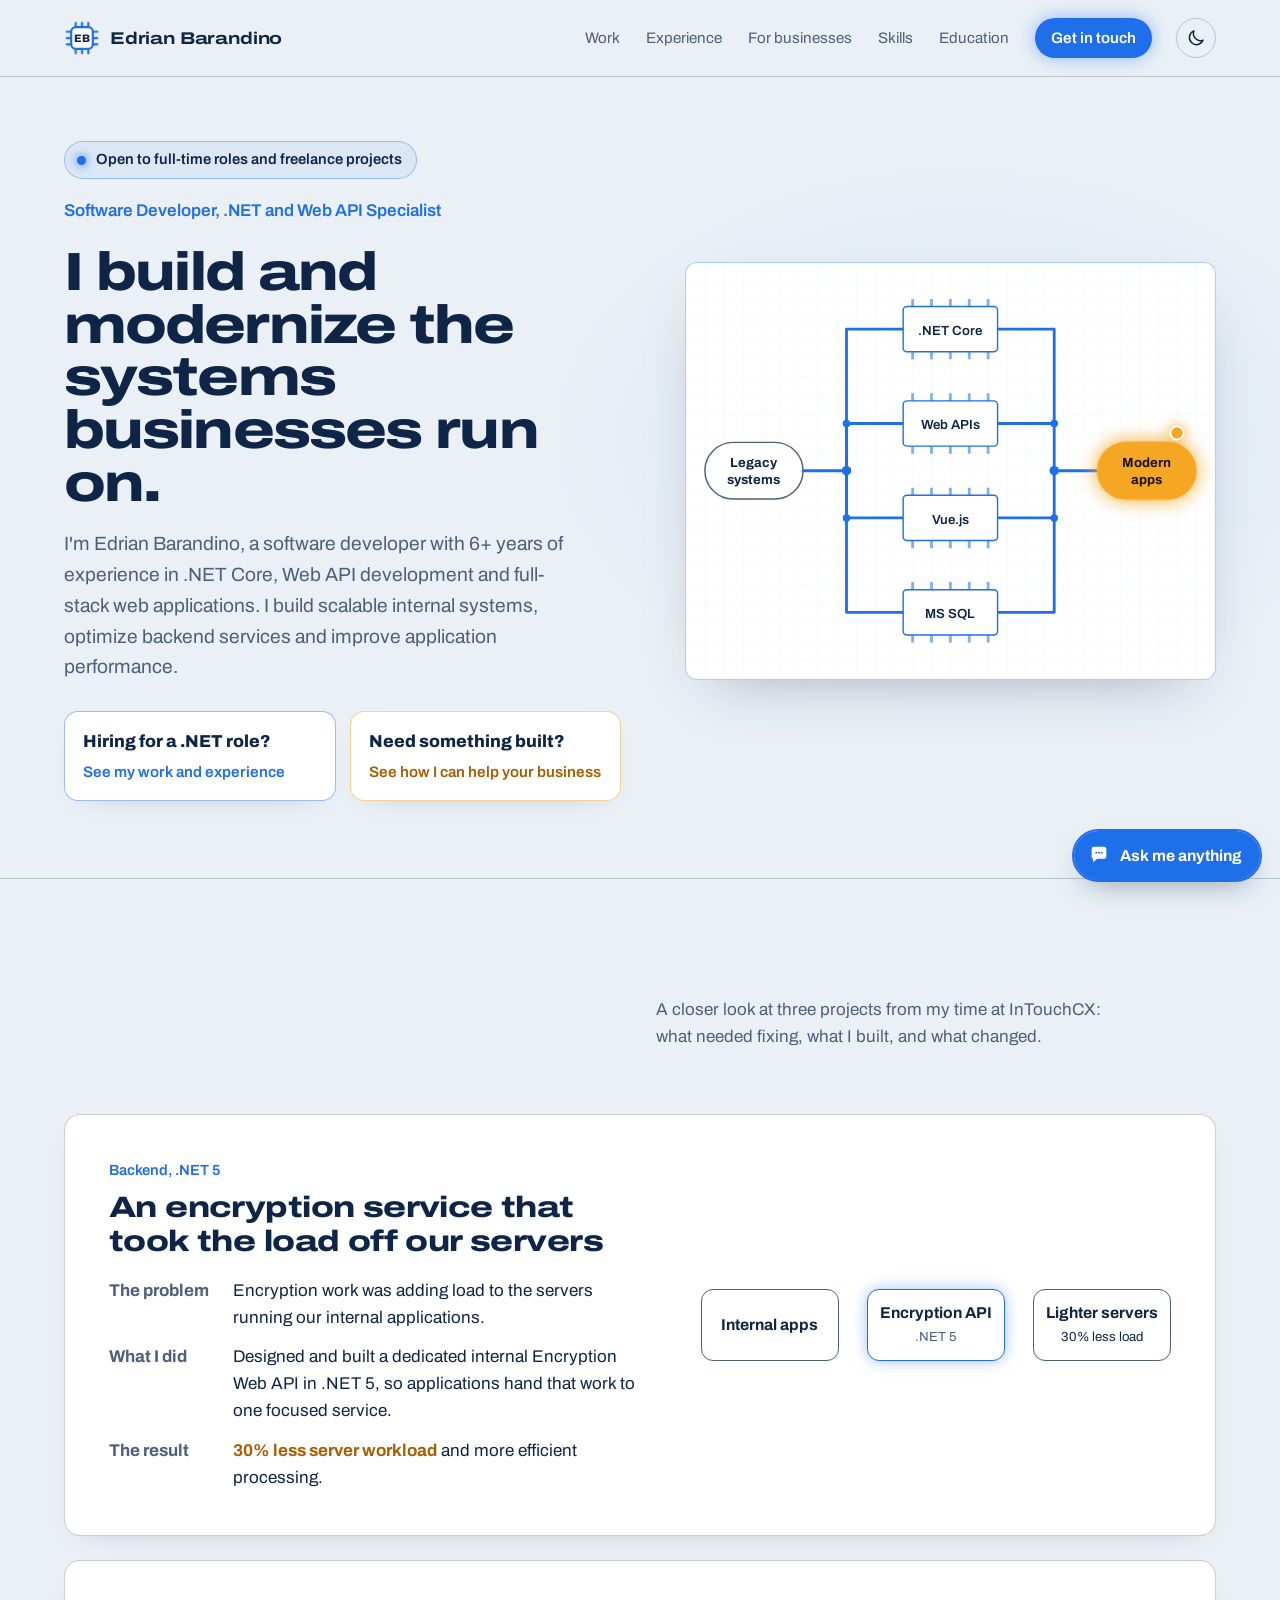
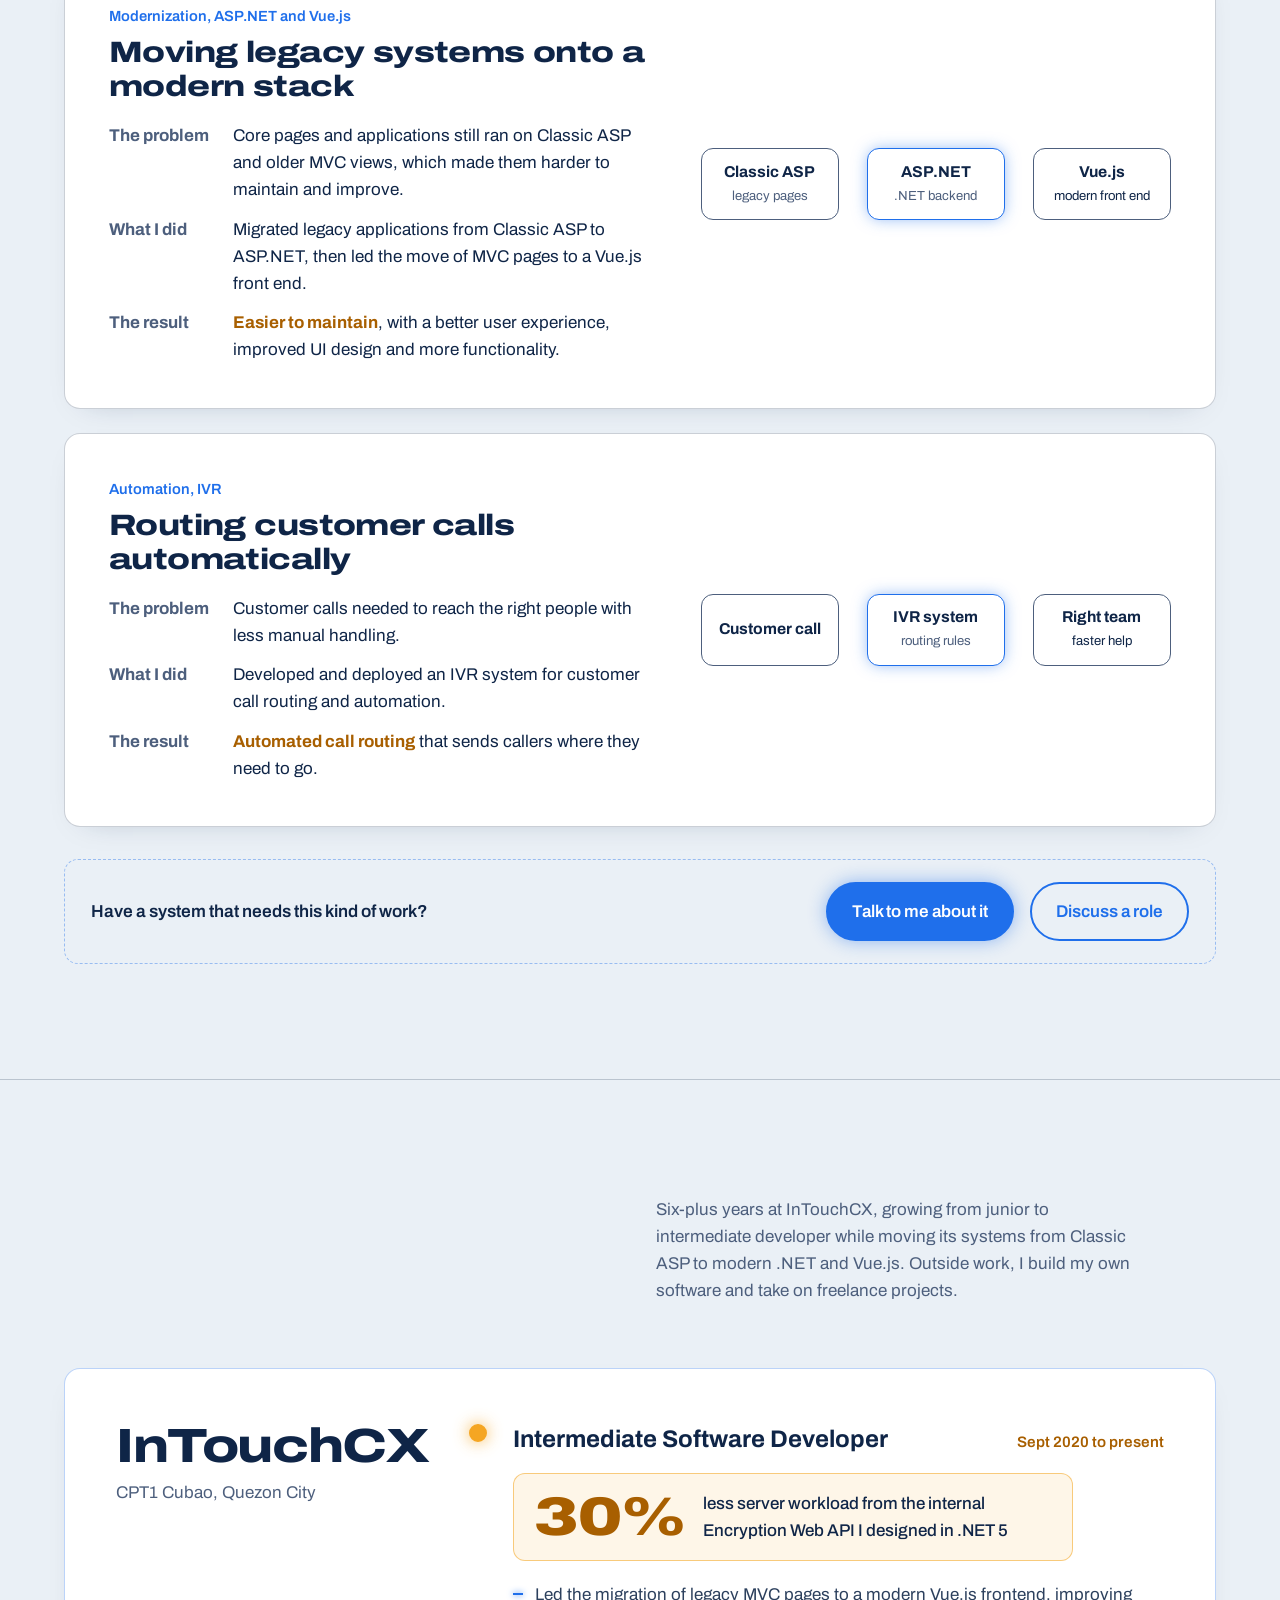
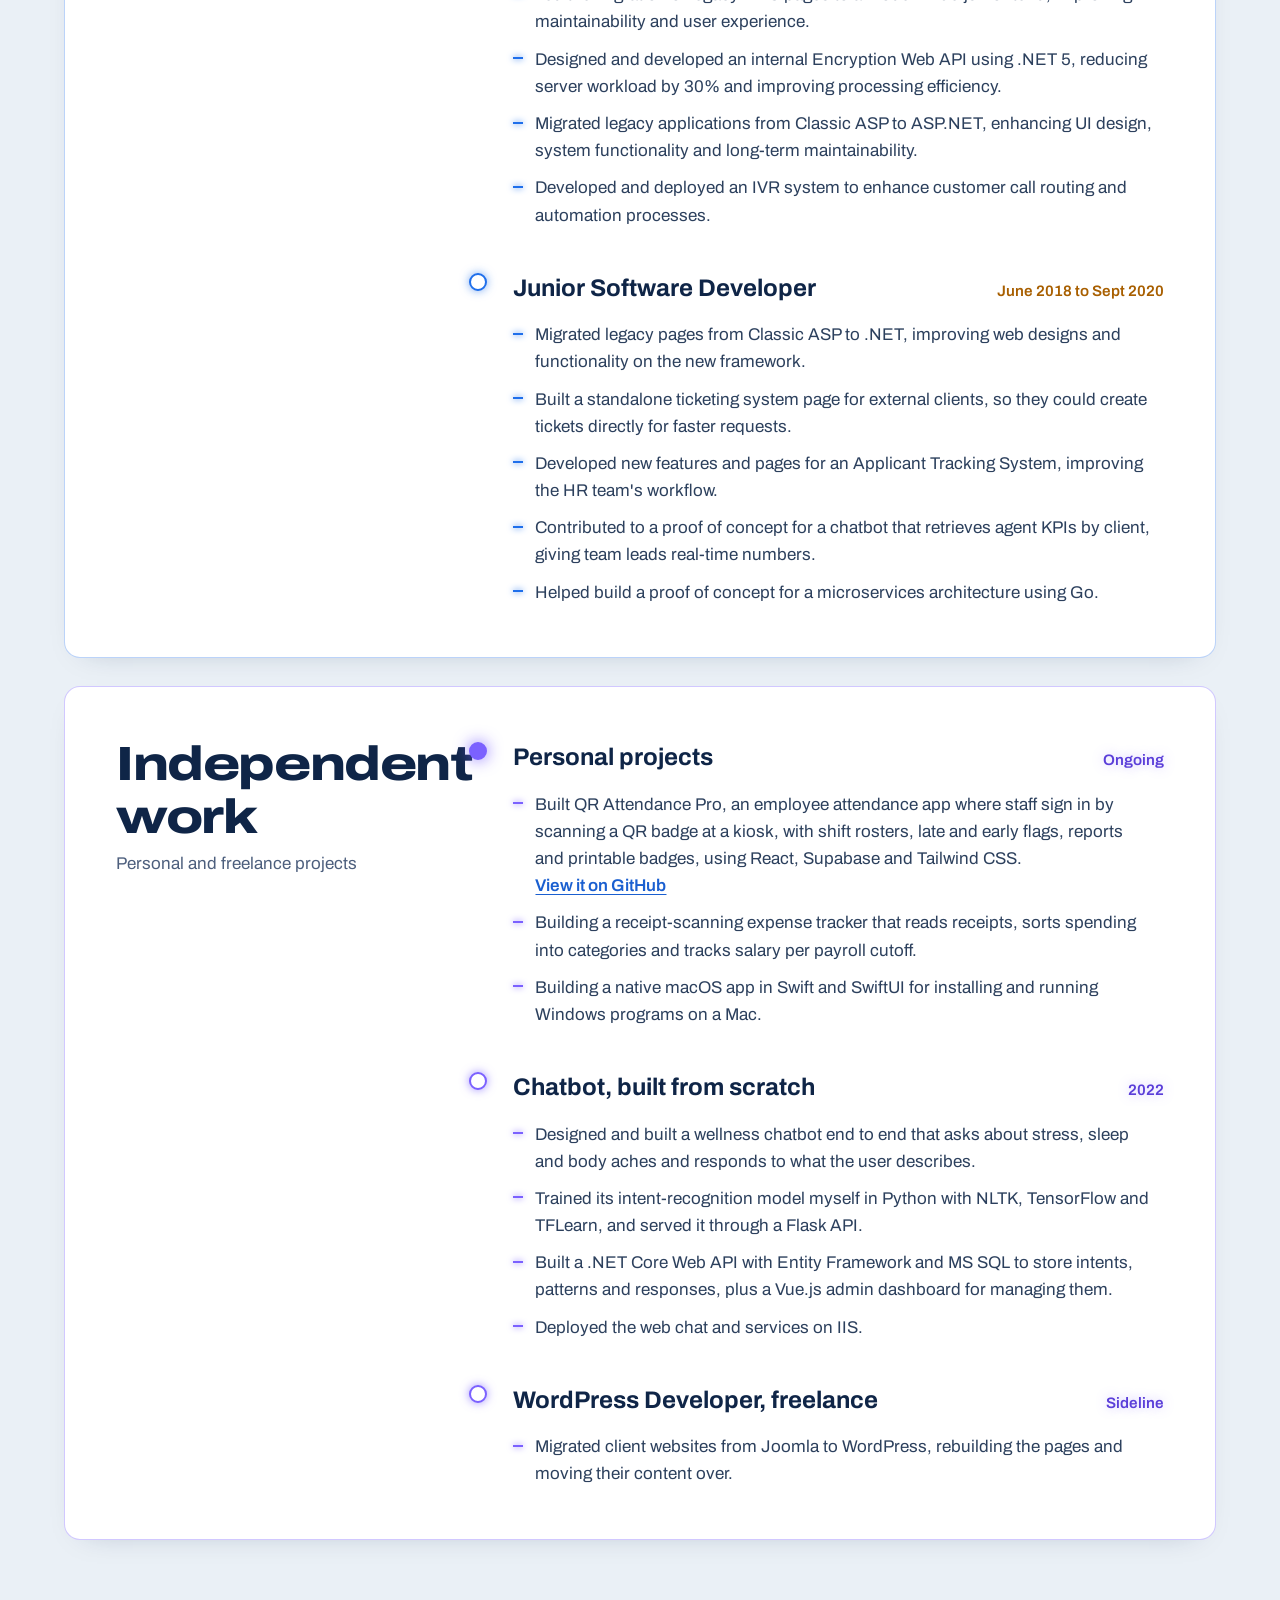
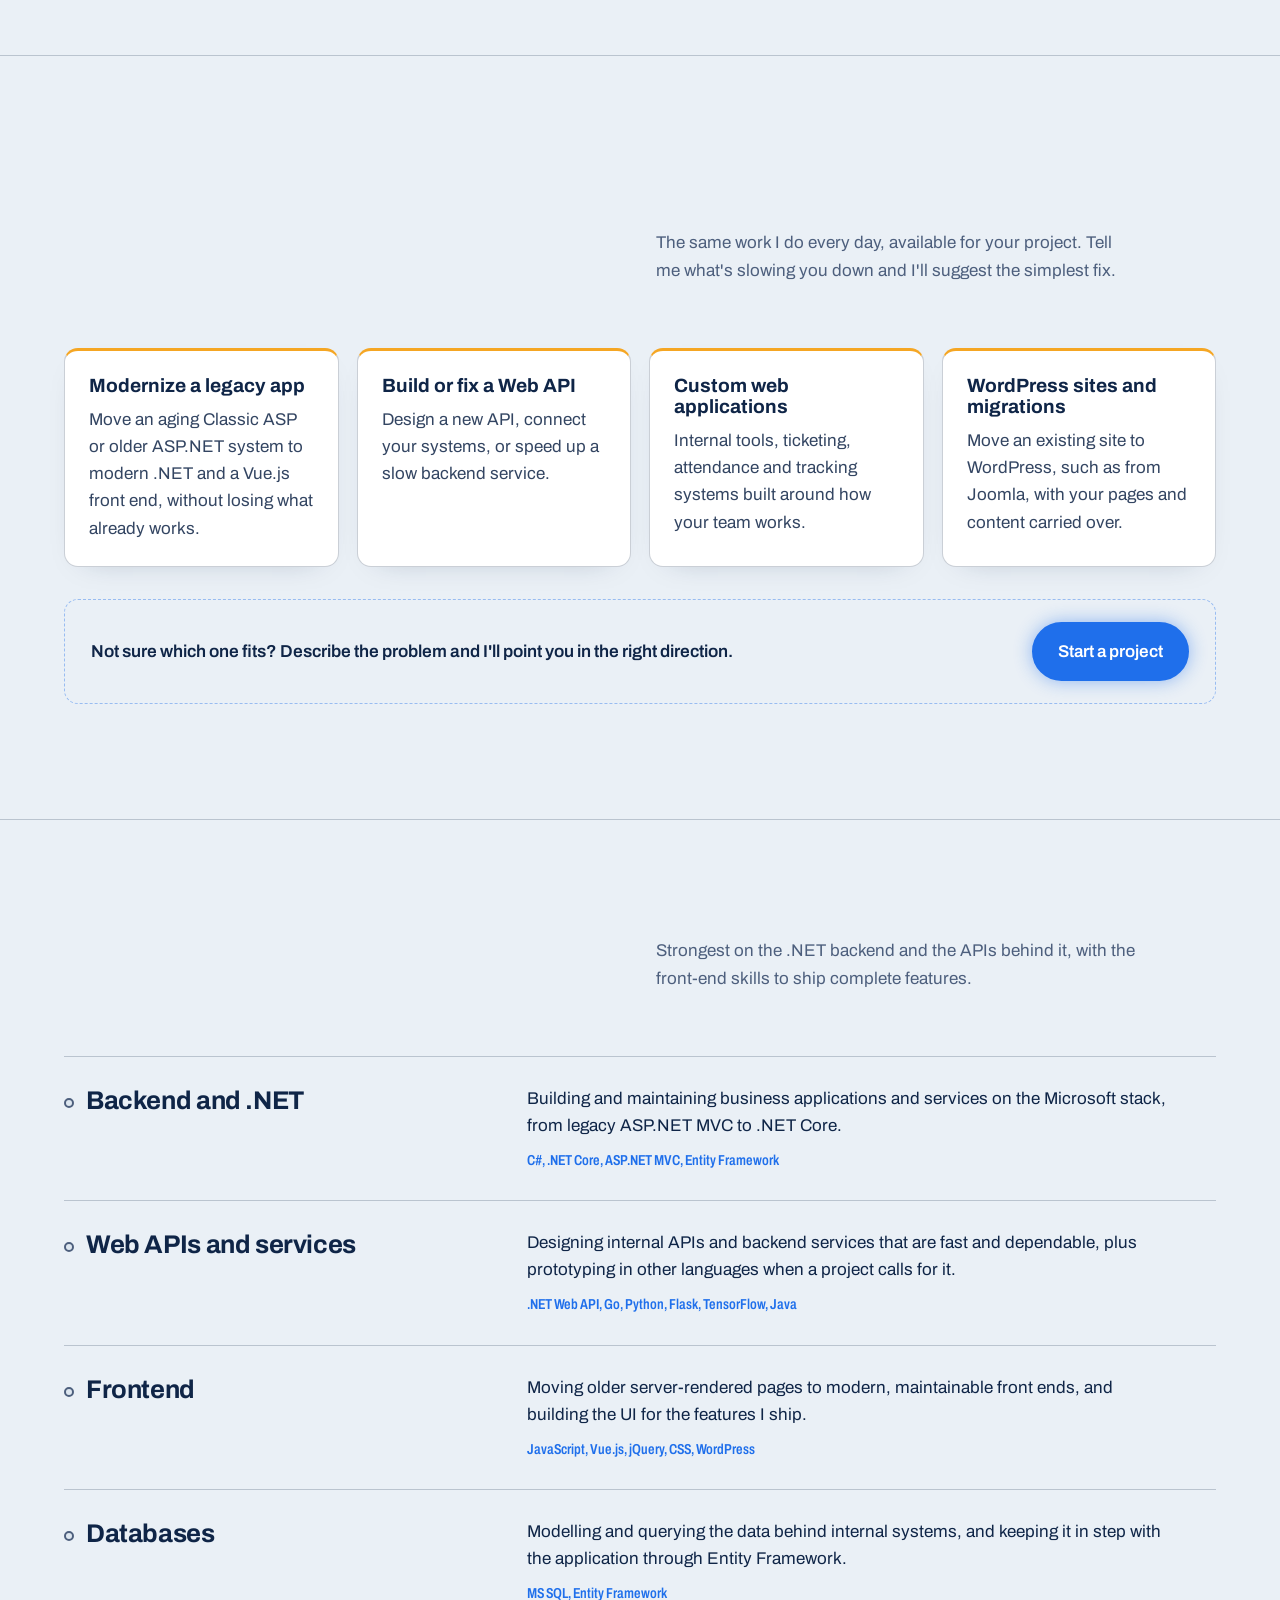
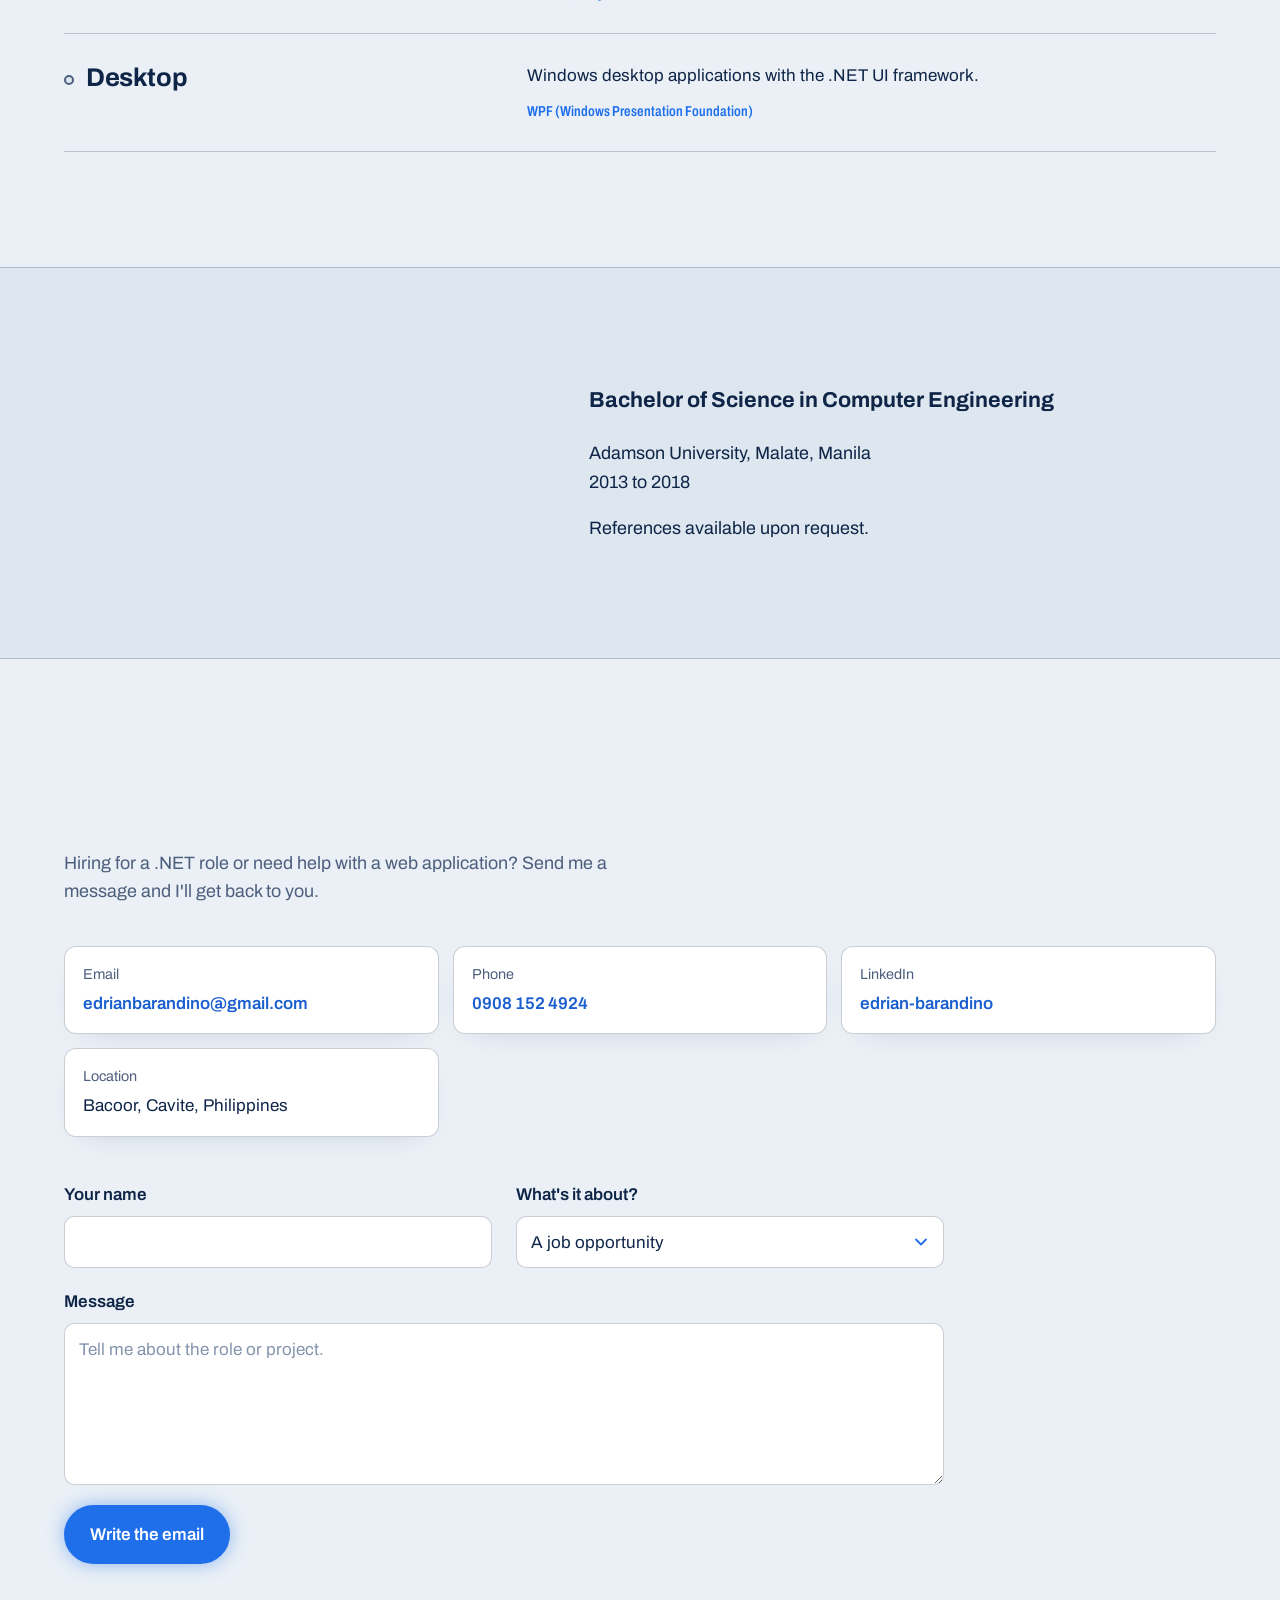
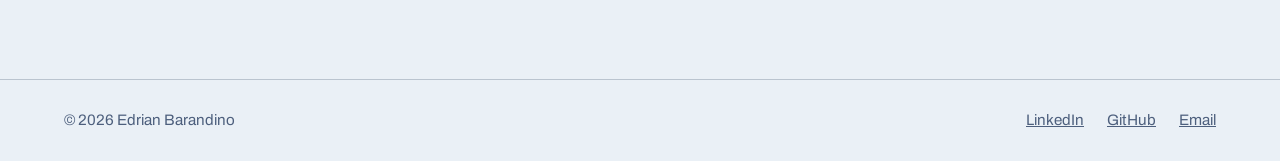
==== commit 7b30d8e8: "Chatbot" ====
--- a/index.html
+++ b/index.html
@@ -11,7 +11,7 @@
   <meta property="og:title" content="Edrian Barandino — Software Developer, .NET and Web API Specialist">
   <meta property="og:description" content="6+ years building and modernizing .NET systems, Web APIs and Vue.js front ends.">
   <meta property="og:type" content="website">
-  <link rel="icon" href="data:image/svg+xml,%3Csvg xmlns='http://www.w3.org/2000/svg' viewBox='0 0 40 40'%3E%3Cstyle%3E.p%7Bstroke:%2322F0C0%7D.c%7Bfill:%230A1120;stroke:%2322F0C0%7D.t%7Bfill:%23E6EDF7%7D@media (prefers-color-scheme:light)%7B.p%7Bstroke:%231F6FEB%7D.c%7Bfill:%23fff;stroke:%231F6FEB%7D.t%7Bfill:%230F2547%7D%7D%3C/style%3E%3Cpath class='p' stroke-width='2.4' stroke-linecap='round' d='M13 3v5M20 3v5M27 3v5M13 32v5M20 32v5M27 32v5M3 13h5M3 20h5M3 27h5M32 13h5M32 20h5M32 27h5'/%3E%3Crect class='c' x='8' y='8' width='24' height='24' rx='5' stroke-width='2.4'/%3E%3Ctext class='t' x='20' y='24.5' text-anchor='middle' font-family='Arial,Helvetica,sans-serif' font-weight='800' font-size='12'%3EEB%3C/text%3E%3C/svg%3E">
+  <link rel="icon" href="data:image/svg+xml,%3Csvg xmlns='http://www.w3.org/2000/svg' viewBox='0 0 40 40'%3E%3Cstyle%3E.p%7Bstroke:%2336C2FF%7D.c%7Bfill:%230A1120;stroke:%2336C2FF%7D.t%7Bfill:%23E6EDF7%7D@media (prefers-color-scheme:light)%7B.p%7Bstroke:%231F6FEB%7D.c%7Bfill:%23fff;stroke:%231F6FEB%7D.t%7Bfill:%230F2547%7D%7D%3C/style%3E%3Cpath class='p' stroke-width='2.4' stroke-linecap='round' d='M13 3v5M20 3v5M27 3v5M13 32v5M20 32v5M27 32v5M3 13h5M3 20h5M3 27h5M32 13h5M32 20h5M32 27h5'/%3E%3Crect class='c' x='8' y='8' width='24' height='24' rx='5' stroke-width='2.4'/%3E%3Ctext class='t' x='20' y='24.5' text-anchor='middle' font-family='Arial,Helvetica,sans-serif' font-weight='800' font-size='12'%3EEB%3C/text%3E%3C/svg%3E">
   <link rel="preconnect" href="https://fonts.googleapis.com">
   <link rel="preconnect" href="https://fonts.gstatic.com" crossorigin>
   <link href="https://fonts.googleapis.com/css2?family=Archivo:wdth,wght@62..125,300..900&display=swap" rel="stylesheet">
@@ -424,5 +424,6 @@
   </footer>
 
   <script src="script.js"></script>
+  <script src="chatbot.js"></script>
 </body>
 </html>
--- a/styles.css
+++ b/styles.css
@@ -5,8 +5,8 @@
   --sheet-2: #0F182B;
   --ink: #E6EDF7;
   --ink-soft: #96A3BD;
-  --mask: #22F0C0;
-  --mask-deep: #0B2427;
+  --mask: #36C2FF;
+  --mask-deep: #0A1E33;
   --led: #FFD43B;
   --violet: #9B8CFF;
   --white: #F4F7FB;
@@ -14,9 +14,9 @@
   --line: rgba(150, 170, 210, 0.22);
   --paper-ink: #1B2A4A;
   --paper-soft: #4A5875;
-  --on-neon: #03130E;
-  --grid: rgba(34, 240, 192, 0.07);
-  --glow: 0 0 18px rgba(34, 240, 192, 0.45);
+  --on-neon: #03111F;
+  --grid: rgba(54, 194, 255, 0.07);
+  --glow: 0 0 18px rgba(54, 194, 255, 0.45);
 
   --font: "Archivo", system-ui, -apple-system, "Segoe UI", sans-serif;
   --wide: "wdth" 125;
@@ -563,25 +563,25 @@
 .btn-primary { background: var(--mask); color: var(--on-neon); box-shadow: var(--glow); }
 .btn-primary:hover { background: var(--led); border-color: var(--led); color: var(--on-neon); box-shadow: 0 0 22px rgba(255, 212, 59, .55); }
 .btn-ghost { color: var(--mask); }
-.btn-ghost:hover { background: rgba(34, 240, 192, .12); color: var(--mask); }
+.btn-ghost:hover { background: rgba(54, 194, 255, .12); color: var(--mask); }
 .btn-primary::after { background: linear-gradient(100deg, transparent 30%, rgba(255, 255, 255, .55) 50%, transparent 70%); }
 
-.hero h1 { text-shadow: 0 0 40px rgba(34, 240, 192, .18); }
+.hero h1 { text-shadow: 0 0 40px rgba(54, 194, 255, .18); }
 .hero::before {
   content: ""; position: absolute; inset: 0; z-index: -1; pointer-events: none;
-  background: radial-gradient(600px 400px at 75% 45%, rgba(34, 240, 192, .10), transparent 70%),
+  background: radial-gradient(600px 400px at 75% 45%, rgba(54, 194, 255, .10), transparent 70%),
               radial-gradient(500px 360px at 15% 30%, rgba(155, 140, 255, .08), transparent 70%);
 }
 .hero { position: relative; isolation: isolate; }
 
-.schematic svg { background: var(--surface); border: 1px solid rgba(34, 240, 192, .35); box-shadow: 0 0 0 1px rgba(34,240,192,.08), 0 0 60px -10px rgba(34, 240, 192, .35); }
-.trace { filter: drop-shadow(0 0 3px rgba(34, 240, 192, .9)); }
+.schematic svg { background: var(--surface); border: 1px solid rgba(54, 194, 255, .35); box-shadow: 0 0 0 1px rgba(54,194,255,.08), 0 0 60px -10px rgba(54, 194, 255, .35); }
+.trace { filter: drop-shadow(0 0 3px rgba(54, 194, 255, .9)); }
 .junctions circle { filter: drop-shadow(0 0 4px var(--mask)); }
 .chip rect { fill: #08101E; stroke: var(--mask); stroke-width: 1.5; }
 .chip text { fill: var(--ink); }
 .chip-link:hover .chip rect, .chip-link:focus-visible .chip rect, .chip-link.is-lit .chip rect { fill: var(--mask); filter: drop-shadow(0 0 8px var(--mask)); }
 .chip-link:hover .chip text, .chip-link:focus-visible .chip text, .chip-link.is-lit .chip text { fill: var(--on-neon); }
-.pins path { stroke: rgba(34, 240, 192, .55); }
+.pins path { stroke: rgba(54, 194, 255, .55); }
 .term rect { fill: var(--surface); stroke: var(--ink-soft); stroke-width: 1.5; }
 .term text { fill: var(--ink); }
 .term-out rect { fill: var(--led); stroke: var(--led); }
@@ -599,10 +599,10 @@
 .services { border-top: 1px solid var(--line); }
 .svc, .svc:last-child { border-color: var(--line); }
 .svc h3::before { background: var(--sheet-2); border-color: var(--ink-soft); }
-.stack { text-shadow: 0 0 12px rgba(34, 240, 192, .35); }
+.stack { text-shadow: 0 0 12px rgba(54, 194, 255, .35); }
 
 .work { background: #060B16; border-top: 1px solid var(--line); border-bottom: 1px solid var(--line); }
-.case-feature { border: 1px solid rgba(34, 240, 192, .35); box-shadow: 0 0 50px -18px rgba(34, 240, 192, .5); }
+.case-feature { border: 1px solid rgba(54, 194, 255, .35); box-shadow: 0 0 50px -18px rgba(54, 194, 255, .5); }
 .case-flip { background: #11163A; border-color: rgba(155, 140, 255, .45); box-shadow: 0 0 50px -18px rgba(155, 140, 255, .55); }
 .case-flip .badge { border-top-color: var(--violet); }
 .case-row .case { border-top-color: var(--led); }
@@ -618,13 +618,13 @@
 .badge, .case .badge p { color: var(--paper-ink); }
 .case .badge .badge-role { color: var(--paper-soft); }
 .qr { color: var(--paper-ink); fill: var(--paper-ink); }
-.receipt-paper, .badge { box-shadow: 0 24px 50px -18px rgba(0, 0, 0, .9), 0 0 40px -10px rgba(34, 240, 192, .25); }
-.scanline { background: var(--mask) !important; box-shadow: 0 0 16px 4px rgba(34, 240, 192, .8) !important; }
+.receipt-paper, .badge { box-shadow: 0 24px 50px -18px rgba(0, 0, 0, .9), 0 0 40px -10px rgba(54, 194, 255, .25); }
+.scanline { background: var(--mask) !important; box-shadow: 0 0 16px 4px rgba(54, 194, 255, .8) !important; }
 
 .steps li::before { background: var(--surface); border-color: var(--ink-soft); color: var(--ink); }
 .steps li:last-child::before { background: var(--led); border-color: var(--led); color: var(--on-neon); box-shadow: 0 0 16px rgba(255, 212, 59, .6); }
-.steps li::after { box-shadow: 0 0 10px rgba(34, 240, 192, .8); }
-.js .steps.in li::before { border-color: var(--mask); box-shadow: 0 0 12px rgba(34, 240, 192, .5); }
+.steps li::after { box-shadow: 0 0 10px rgba(54, 194, 255, .8); }
+.js .steps.in li::before { border-color: var(--mask); box-shadow: 0 0 12px rgba(54, 194, 255, .5); }
 
 .about { border-top: 1px solid var(--line); border-bottom: 1px solid var(--line); }
 
@@ -647,7 +647,7 @@
 .hero-role {
   display: inline-block; margin-bottom: 22px;
   font-weight: 600; color: var(--mask);
-  text-shadow: 0 0 14px rgba(34, 240, 192, .45);
+  text-shadow: 0 0 14px rgba(54, 194, 255, .45);
 }
 .experience, .services#skills { padding: clamp(64px, 9vw, 120px) var(--gutter); max-width: 1400px; margin: 0 auto; }
 .experience { border-top: 1px solid var(--line); }
@@ -656,8 +656,8 @@
   display: grid; grid-template-columns: minmax(200px, 1fr) 2.4fr; gap: clamp(28px, 5vw, 72px);
   padding: clamp(28px, 4vw, 52px);
   background: var(--surface);
-  border: 1px solid rgba(34, 240, 192, .3); border-radius: 16px;
-  box-shadow: 0 0 50px -20px rgba(34, 240, 192, .45);
+  border: 1px solid rgba(54, 194, 255, .3); border-radius: 16px;
+  box-shadow: 0 0 50px -20px rgba(54, 194, 255, .45);
 }
 .company-head h3 {
   font-size: clamp(2rem, 4vw, 3rem); font-weight: 800;
@@ -673,12 +673,12 @@
   content: ""; position: absolute; left: 0; top: 4px;
   width: 18px; height: 18px; border-radius: 50%;
   background: var(--surface); border: 2px solid var(--mask);
-  box-shadow: 0 0 10px rgba(34, 240, 192, .6);
+  box-shadow: 0 0 10px rgba(54, 194, 255, .6);
 }
 .role:first-child::before { background: var(--led); border-color: var(--led); box-shadow: 0 0 16px rgba(255, 212, 59, .8); }
 .role::after {
   content: ""; position: absolute; left: 8px; top: 26px; bottom: 0; width: 2px;
-  background: var(--mask); box-shadow: 0 0 8px rgba(34, 240, 192, .8);
+  background: var(--mask); box-shadow: 0 0 8px rgba(54, 194, 255, .8);
 }
 .role:last-child::after { display: none; }
 .role-head { display: flex; flex-wrap: wrap; align-items: baseline; justify-content: space-between; gap: 6px 20px; margin-bottom: 14px; }
@@ -747,7 +747,7 @@
 .field select {
   -webkit-appearance: none; appearance: none;
   padding-right: 44px;
-  background-image: url("data:image/svg+xml,%3Csvg xmlns='http://www.w3.org/2000/svg' viewBox='0 0 12 8'%3E%3Cpath d='M1 1.5l5 5 5-5' fill='none' stroke='%2322F0C0' stroke-width='1.8' stroke-linecap='round' stroke-linejoin='round'/%3E%3C/svg%3E");
+  background-image: url("data:image/svg+xml,%3Csvg xmlns='http://www.w3.org/2000/svg' viewBox='0 0 12 8'%3E%3Cpath d='M1 1.5l5 5 5-5' fill='none' stroke='%2336C2FF' stroke-width='1.8' stroke-linecap='round' stroke-linejoin='round'/%3E%3C/svg%3E");
   background-repeat: no-repeat; background-position: right 16px center; background-size: 12px 8px;
   cursor: pointer;
 }
@@ -771,8 +771,8 @@
 .availability {
   display: inline-flex; align-items: center; gap: 10px;
   margin: 0 0 18px; padding: 6px 14px 6px 12px;
-  border: 1px solid rgba(34, 240, 192, .35); border-radius: 999px;
-  background: rgba(34, 240, 192, .06);
+  border: 1px solid rgba(54, 194, 255, .35); border-radius: 999px;
+  background: rgba(54, 194, 255, .06);
   font-size: .92rem; font-weight: 600; color: var(--ink);
 }
 .avail-dot { width: 9px; height: 9px; border-radius: 50%; background: var(--mask); box-shadow: 0 0 10px var(--mask); }
@@ -784,15 +784,15 @@
 .path {
   display: flex; flex-direction: column; gap: 4px;
   padding: 16px 18px; border-radius: 14px; text-decoration: none;
-  background: var(--surface); border: 1px solid rgba(34, 240, 192, .45);
-  box-shadow: 0 0 24px -10px rgba(34, 240, 192, .6);
+  background: var(--surface); border: 1px solid rgba(54, 194, 255, .45);
+  box-shadow: 0 0 24px -10px rgba(54, 194, 255, .6);
   transition: transform .2s ease, box-shadow .2s ease, border-color .2s ease;
 }
 .path-k { font-weight: 800; font-size: 1.08rem; color: var(--ink); }
 .path-v { color: var(--mask); font-weight: 600; font-size: .95rem; }
 .path-alt { border-color: rgba(255, 212, 59, .5); box-shadow: 0 0 24px -10px rgba(255, 212, 59, .6); }
 .path-alt .path-v { color: var(--led); }
-.path:hover, .path:focus-visible { transform: translateY(-3px); box-shadow: 0 0 30px -6px rgba(34, 240, 192, .8); }
+.path:hover, .path:focus-visible { transform: translateY(-3px); box-shadow: 0 0 30px -6px rgba(54, 194, 255, .8); }
 .path-alt:hover, .path-alt:focus-visible { box-shadow: 0 0 30px -6px rgba(255, 212, 59, .8); }
 @media (max-width: 520px) { .paths { grid-template-columns: 1fr; } }
 
@@ -803,7 +803,7 @@
   padding: clamp(24px, 3.5vw, 44px);
   background: var(--surface); border: 1px solid var(--line); border-radius: 16px;
 }
-.cs:hover { border-color: rgba(34, 240, 192, .4); }
+.cs:hover { border-color: rgba(54, 194, 255, .4); }
 .cs-tag { margin: 0 0 8px; color: var(--mask); font-weight: 600; font-size: .92rem; }
 .cs h3 { font-size: clamp(1.35rem, 2.3vw, 1.85rem); font-weight: 800; font-variation-settings: var(--wide); letter-spacing: -0.02em; margin-bottom: 18px; line-height: 1.15; }
 .cs-facts { margin: 0; display: grid; gap: 12px; }
@@ -820,7 +820,7 @@
 .cs-node rect { fill: #08101E; stroke: var(--ink-soft); stroke-width: 1.5; }
 .cs-node text { fill: var(--ink); font: 700 15px var(--font); }
 .cs-node text.sub { fill: var(--ink-soft); font: 500 12.5px var(--font); }
-.cs-node.hot rect { stroke: var(--mask); filter: drop-shadow(0 0 8px rgba(34, 240, 192, .6)); }
+.cs-node.hot rect { stroke: var(--mask); filter: drop-shadow(0 0 8px rgba(54, 194, 255, .6)); }
 .cs-node.out rect { fill: var(--led); stroke: var(--led); filter: drop-shadow(0 0 10px rgba(255, 212, 59, .55)); }
 .cs-node.out text, .cs-node.out text.sub { fill: var(--on-neon); }
 @media (prefers-reduced-motion: no-preference) {
@@ -836,7 +836,7 @@
 .cs-cta {
   display: flex; flex-wrap: wrap; align-items: center; gap: 14px 16px;
   margin-top: 32px; padding: 22px 26px;
-  border: 1px dashed rgba(34, 240, 192, .4); border-radius: 14px;
+  border: 1px dashed rgba(54, 194, 255, .4); border-radius: 14px;
 }
 .cs-cta p { margin: 0 auto 0 0; font-weight: 600; font-size: 1.08rem; }
 
@@ -861,7 +861,7 @@
 }
 .cs-main { font-weight: 700; font-size: .98rem; line-height: 1.2; color: var(--ink); }
 .cs-sub { font-size: .82rem; color: var(--ink-soft); margin-top: 3px; }
-.cs-box.hot { border-color: var(--mask); box-shadow: 0 0 16px -2px rgba(34, 240, 192, .55); }
+.cs-box.hot { border-color: var(--mask); box-shadow: 0 0 16px -2px rgba(54, 194, 255, .55); }
 .cs-box.out { background: var(--led); border-color: var(--led); box-shadow: 0 0 18px rgba(255, 212, 59, .5); }
 .cs-box.out .cs-main, .cs-box.out .cs-sub { color: var(--on-neon); }
 .cs-link { flex: 0 0 28px; height: 3px; background: var(--mask); box-shadow: 0 0 8px var(--mask); position: relative; }
@@ -932,7 +932,7 @@
 @media (max-width: 760px) { .top nav { background: var(--sheet); box-shadow: 0 18px 30px -12px rgba(0,0,0,.6); } }
 
 /* ---------- logo: EB monogram on a microchip ---------- */
-.mark .logo { width: 36px; height: 36px; fill: none; stroke: none; filter: drop-shadow(0 0 6px rgba(34, 240, 192, .55)); }
+.mark .logo { width: 36px; height: 36px; fill: none; stroke: none; filter: drop-shadow(0 0 6px rgba(54, 194, 255, .55)); }
 .logo-pins path { stroke: var(--mask); stroke-width: 2.4; stroke-linecap: round; }
 .logo-chip { fill: var(--surface); stroke: var(--mask); stroke-width: 2.4; }
 .logo-text { fill: var(--ink); stroke: none; font: 800 12px var(--font); font-variation-settings: "wdth" 100; letter-spacing: -.02em; }
@@ -961,3 +961,135 @@
 .top { gap: 18px; }
 .top .theme-toggle + .menu-toggle { margin-left: 0; }
 @media (min-width: 761px) { .top .theme-toggle { order: 3; margin-left: 0; } .top nav { margin-left: auto; } }
+
+/* =========================================================
+   Site assistant (chatbot.js)
+   ========================================================= */
+.visually-hidden { position: absolute !important; width: 1px; height: 1px; overflow: hidden; clip: rect(0 0 0 0); white-space: nowrap; }
+.chat { position: fixed; right: 20px; bottom: 20px; z-index: 50; font-size: .98rem; }
+.chat-launch {
+  display: inline-flex; align-items: center; gap: 10px;
+  padding: 12px 18px 12px 14px; border: 0; border-radius: 999px; cursor: pointer;
+  background: var(--mask); color: var(--on-neon); font: inherit; font-weight: 700;
+  box-shadow: var(--glow), 0 10px 30px -10px rgba(0, 0, 0, .5);
+  transition: transform .2s ease, background-color .2s ease;
+}
+.chat-launch:hover { transform: translateY(-2px); background: var(--led); }
+.chat-launch-icon svg { width: 22px; height: 22px; display: block; fill: currentColor; }
+.chat-launch-icon svg circle { fill: var(--mask); }
+.chat-launch:hover .chat-launch-icon svg circle { fill: var(--led); }
+.chat.is-open .chat-launch { display: none; }
+
+.chat-panel {
+  width: min(380px, calc(100vw - 32px)); height: min(560px, calc(100vh - 110px));
+  display: flex; flex-direction: column;
+  background: var(--surface); color: var(--ink);
+  border: 1px solid var(--line); border-radius: 18px; overflow: hidden;
+  box-shadow: 0 24px 60px -18px rgba(0, 0, 0, .6), 0 0 0 1px color-mix(in srgb, var(--mask) 20%, transparent);
+  transform-origin: bottom right;
+}
+.chat-panel[hidden] { display: none; }
+@media (prefers-reduced-motion: no-preference) { .chat.is-open .chat-panel { animation: chat-in .25s cubic-bezier(.2,.9,.3,1.2); } }
+@keyframes chat-in { from { opacity: 0; transform: translateY(12px) scale(.94); } }
+
+.chat-head { display: flex; align-items: center; gap: 12px; padding: 14px 14px 14px 16px; border-bottom: 1px solid var(--line); background: var(--sheet-2); }
+.chat-avatar {
+  display: grid; place-items: center; flex: none; width: 38px; height: 38px; border-radius: 10px;
+  background: var(--sheet); border: 2px solid var(--mask); color: var(--ink); font-weight: 800; font-size: .85rem;
+}
+.chat-title { display: flex; flex-direction: column; line-height: 1.25; margin-right: auto; }
+.chat-title span { font-size: .82rem; color: var(--ink-soft); }
+.chat-close { width: 36px; height: 36px; display: grid; place-items: center; background: transparent; border: 1px solid var(--line); border-radius: 50%; color: var(--ink); cursor: pointer; }
+.chat-close svg { width: 16px; height: 16px; stroke: currentColor; stroke-width: 2; stroke-linecap: round; }
+.chat-close:hover { border-color: var(--mask); color: var(--mask); }
+
+.chat-log { flex: 1; overflow-y: auto; padding: 16px; display: flex; flex-direction: column; gap: 10px; overscroll-behavior: contain; }
+.chat-msg { max-width: 88%; padding: 10px 14px; border-radius: 14px; line-height: 1.5; overflow-wrap: anywhere; }
+.chat-msg ul { margin: 6px 0 2px; padding-left: 18px; }
+.chat-msg li { margin: 2px 0; }
+.chat-msg a { color: var(--mask); font-weight: 600; }
+.chat-bot { align-self: flex-start; background: var(--sheet-2); border: 1px solid var(--line); border-bottom-left-radius: 4px; }
+.chat-user { align-self: flex-end; background: var(--mask); color: var(--on-neon); border-bottom-right-radius: 4px; font-weight: 500; }
+.chat-jump {
+  display: block; margin-top: 10px; padding: 7px 12px; border-radius: 999px; cursor: pointer;
+  background: transparent; border: 1px solid var(--mask); color: var(--mask); font: inherit; font-size: .88rem; font-weight: 600;
+}
+.chat-jump:hover { background: color-mix(in srgb, var(--mask) 14%, transparent); }
+.chat-typing { display: inline-flex; gap: 4px; padding: 4px 0; }
+.chat-typing i { width: 7px; height: 7px; border-radius: 50%; background: var(--ink-soft); }
+@media (prefers-reduced-motion: no-preference) {
+  .chat-typing i { animation: typing 1s infinite ease-in-out; }
+  .chat-typing i:nth-child(2) { animation-delay: .15s; }
+  .chat-typing i:nth-child(3) { animation-delay: .3s; }
+}
+@keyframes typing { 0%, 80%, 100% { opacity: .3; transform: translateY(0); } 40% { opacity: 1; transform: translateY(-3px); } }
+
+.chat-chips { display: flex; flex-wrap: wrap; gap: 6px; padding: 0 16px 10px; }
+.chat-chips:empty { display: none; }
+.chat-chip {
+  padding: 7px 12px; border-radius: 999px; cursor: pointer;
+  background: var(--sheet); border: 1px solid var(--line); color: var(--ink); font: inherit; font-size: .86rem;
+}
+.chat-chip:hover { border-color: var(--mask); color: var(--mask); }
+
+.chat-form { display: flex; gap: 8px; padding: 12px; border-top: 1px solid var(--line); background: var(--sheet-2); }
+.chat-form input {
+  flex: 1; min-width: 0; font: inherit; color: var(--ink); background: var(--surface);
+  border: 1px solid var(--line); border-radius: 999px; padding: 10px 16px;
+}
+.chat-form input:focus-visible { outline: none; border-color: var(--mask); }
+.chat-form button {
+  flex: none; width: 42px; height: 42px; display: grid; place-items: center; border: 0; border-radius: 50%;
+  background: var(--mask); color: var(--on-neon); cursor: pointer;
+}
+.chat-form button svg { width: 18px; height: 18px; fill: currentColor; }
+
+@media (max-width: 600px) {
+  .chat { right: 12px; bottom: 12px; }
+  .chat-launch-text { display: none; }
+  .chat-launch { padding: 14px; }
+  .chat.is-open { left: 8px; right: 8px; bottom: 8px; }
+  .chat-panel { width: 100%; height: min(78vh, 620px); }
+}
+
+/* ---------- assistant: stand apart from the page ---------- */
+.chat-panel {
+  border: 1.5px solid var(--mask);
+  box-shadow: 0 0 0 4px color-mix(in srgb, var(--mask) 14%, transparent),
+              0 0 40px -6px color-mix(in srgb, var(--mask) 55%, transparent),
+              0 30px 70px -20px rgba(0, 0, 0, .75);
+}
+.chat-head {
+  background: linear-gradient(120deg, var(--mask), color-mix(in srgb, var(--mask) 55%, var(--violet)));
+  border-bottom: 0; color: var(--on-neon);
+}
+.chat-title strong { color: var(--on-neon); }
+.chat-title span { color: color-mix(in srgb, var(--on-neon) 75%, transparent); display: inline-flex; align-items: center; gap: 6px; }
+.chat-title span::before { content: ""; width: 7px; height: 7px; border-radius: 50%; background: var(--on-neon); opacity: .8; }
+.chat-avatar { background: color-mix(in srgb, var(--on-neon) 14%, transparent); border-color: var(--on-neon); color: var(--on-neon); }
+.chat-close { border-color: color-mix(in srgb, var(--on-neon) 40%, transparent); color: var(--on-neon); }
+.chat-close:hover { border-color: var(--on-neon); color: var(--on-neon); background: color-mix(in srgb, var(--on-neon) 12%, transparent); }
+.chat-log {
+  background-color: var(--sheet);
+  background-image: radial-gradient(color-mix(in srgb, var(--mask) 16%, transparent) 1px, transparent 1px);
+  background-size: 18px 18px;
+}
+.chat-bot { background: var(--surface); border: 1px solid color-mix(in srgb, var(--mask) 30%, var(--line)); border-left: 3px solid var(--mask); }
+.chat-chips { background: var(--sheet); padding-top: 4px; }
+.chat-chip { background: var(--surface); border-color: color-mix(in srgb, var(--mask) 40%, var(--line)); }
+.chat-form { background: var(--surface); border-top: 1px solid color-mix(in srgb, var(--mask) 35%, var(--line)); }
+.chat-form input { background: var(--sheet); }
+
+/* launcher: a soft pulse ring so it's noticed without being noisy */
+.chat-launch { position: relative; }
+.chat-launch::after {
+  content: ""; position: absolute; inset: -2px; border-radius: inherit; pointer-events: none;
+  border: 2px solid var(--mask);
+}
+@media (prefers-reduced-motion: no-preference) {
+  .chat-launch::after { animation: chat-ring 2.6s ease-out infinite; }
+}
+@keyframes chat-ring { 0% { opacity: .8; transform: scale(1); } 70%, 100% { opacity: 0; transform: scale(1.35); } }
+@media (max-width: 600px) {
+  .chat.is-open::before { content: ""; position: fixed; inset: 0; z-index: -1; background: rgba(3, 8, 18, .55); backdrop-filter: blur(2px); }
+}
--- a/styles-light.css
+++ b/styles-light.css
@@ -963,3 +963,9 @@
 .logo-text { fill: var(--ink); stroke: none; font: 800 12px var(--font); font-variation-settings: "wdth" 100; letter-spacing: -.02em; }
 .mark:hover .logo-chip { fill: var(--mask); }
 .mark:hover .logo-text { fill: #FFFFFF; }
+/* chatbot: light refinements */
+.chat-launch { box-shadow: 0 12px 30px -12px rgba(15, 37, 71, .5); }
+.chat-launch:hover, .chat-launch:hover .chat-launch-icon svg circle { color: #1B1300; }
+.chat-panel { box-shadow: 0 24px 60px -24px rgba(15, 37, 71, .45); }
+.chat-panel { box-shadow: 0 0 0 4px rgba(31, 111, 235, .12), 0 30px 70px -24px rgba(15, 37, 71, .55); }
+.chat-log { background-image: radial-gradient(rgba(31, 111, 235, .14) 1px, transparent 1px); }
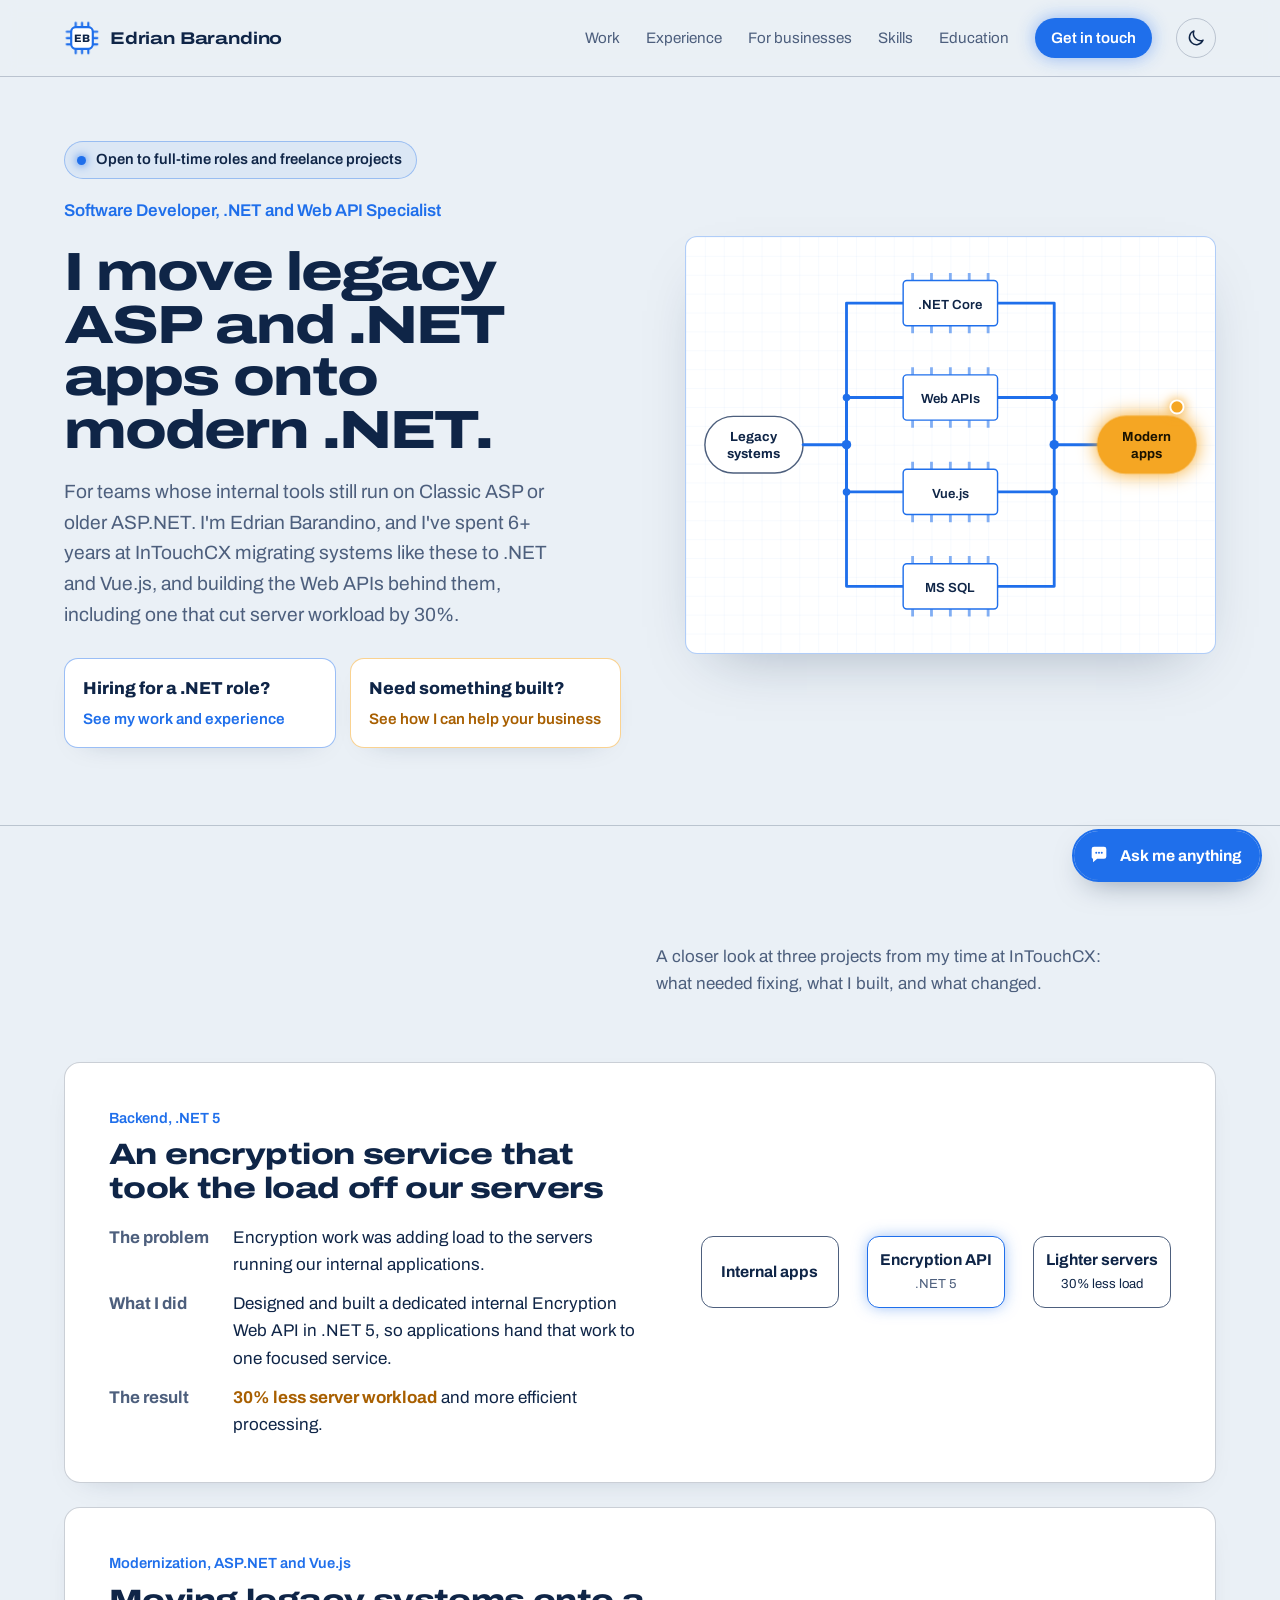
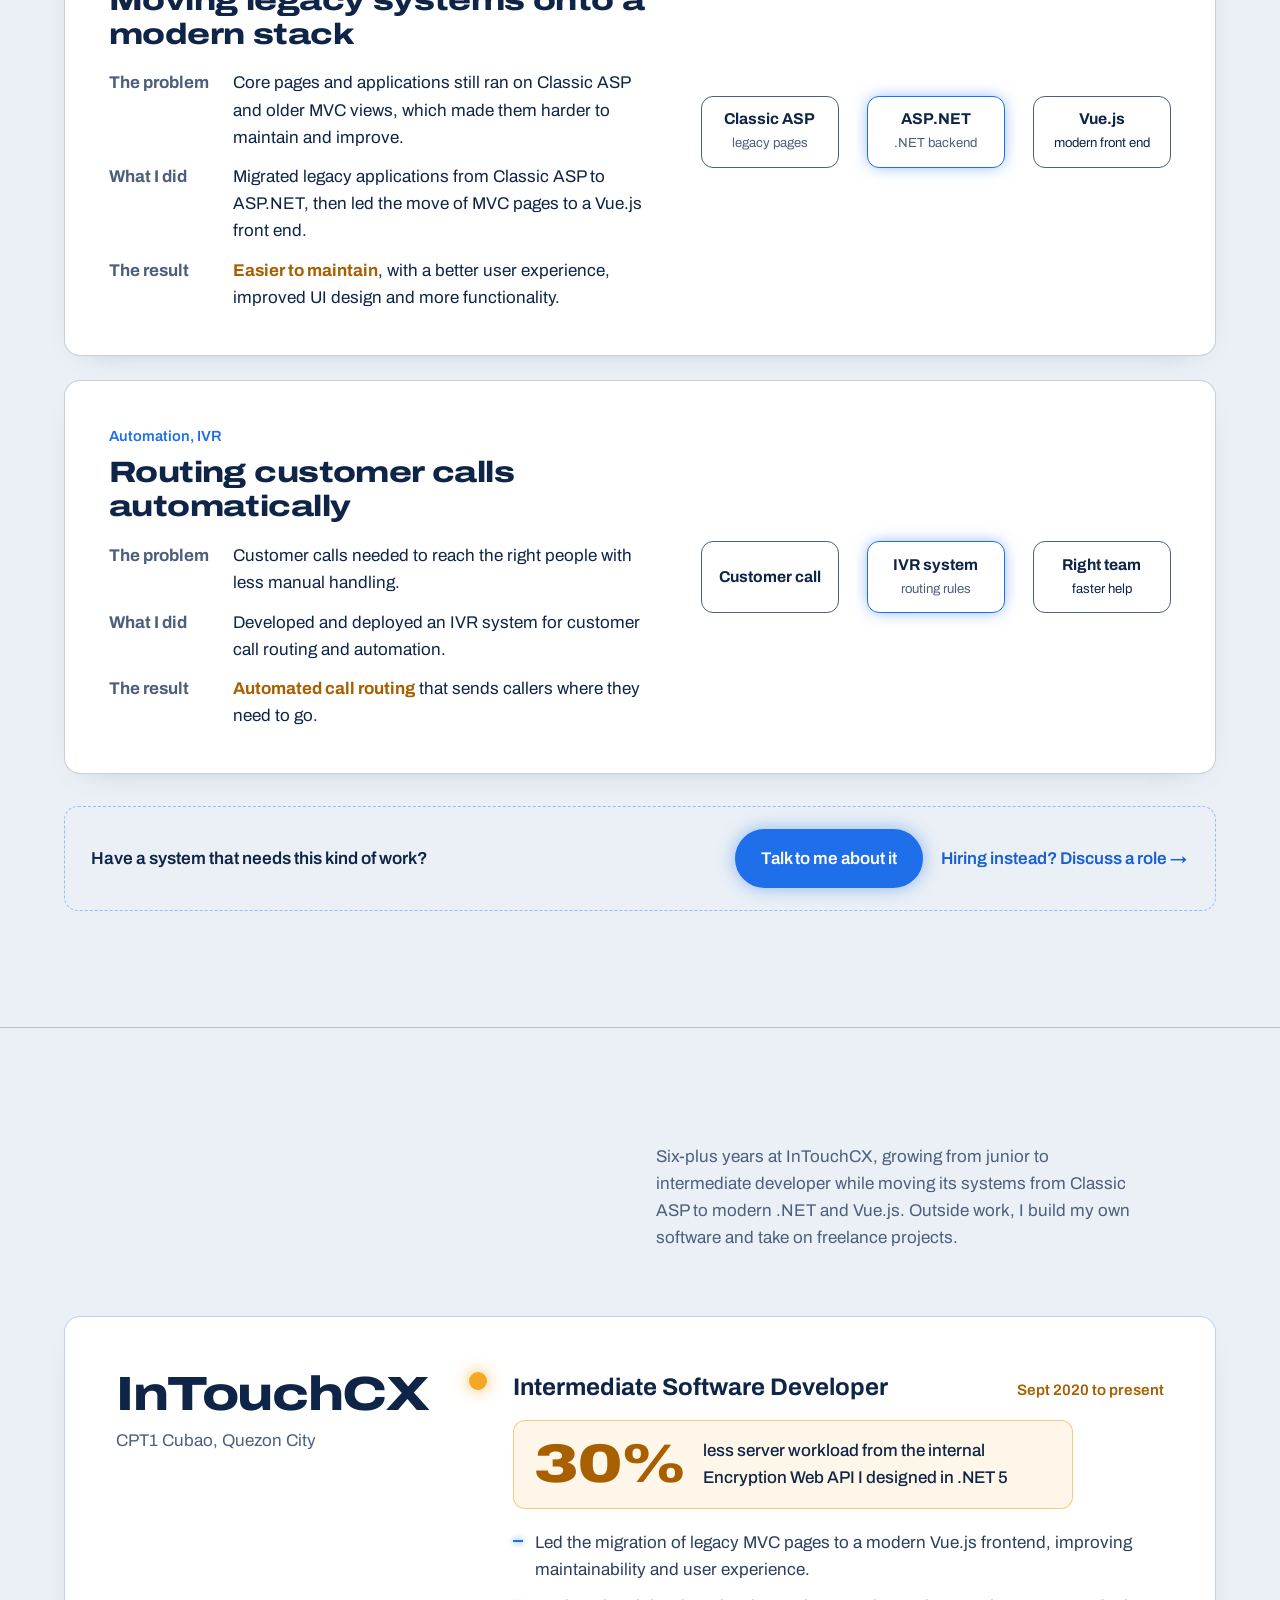
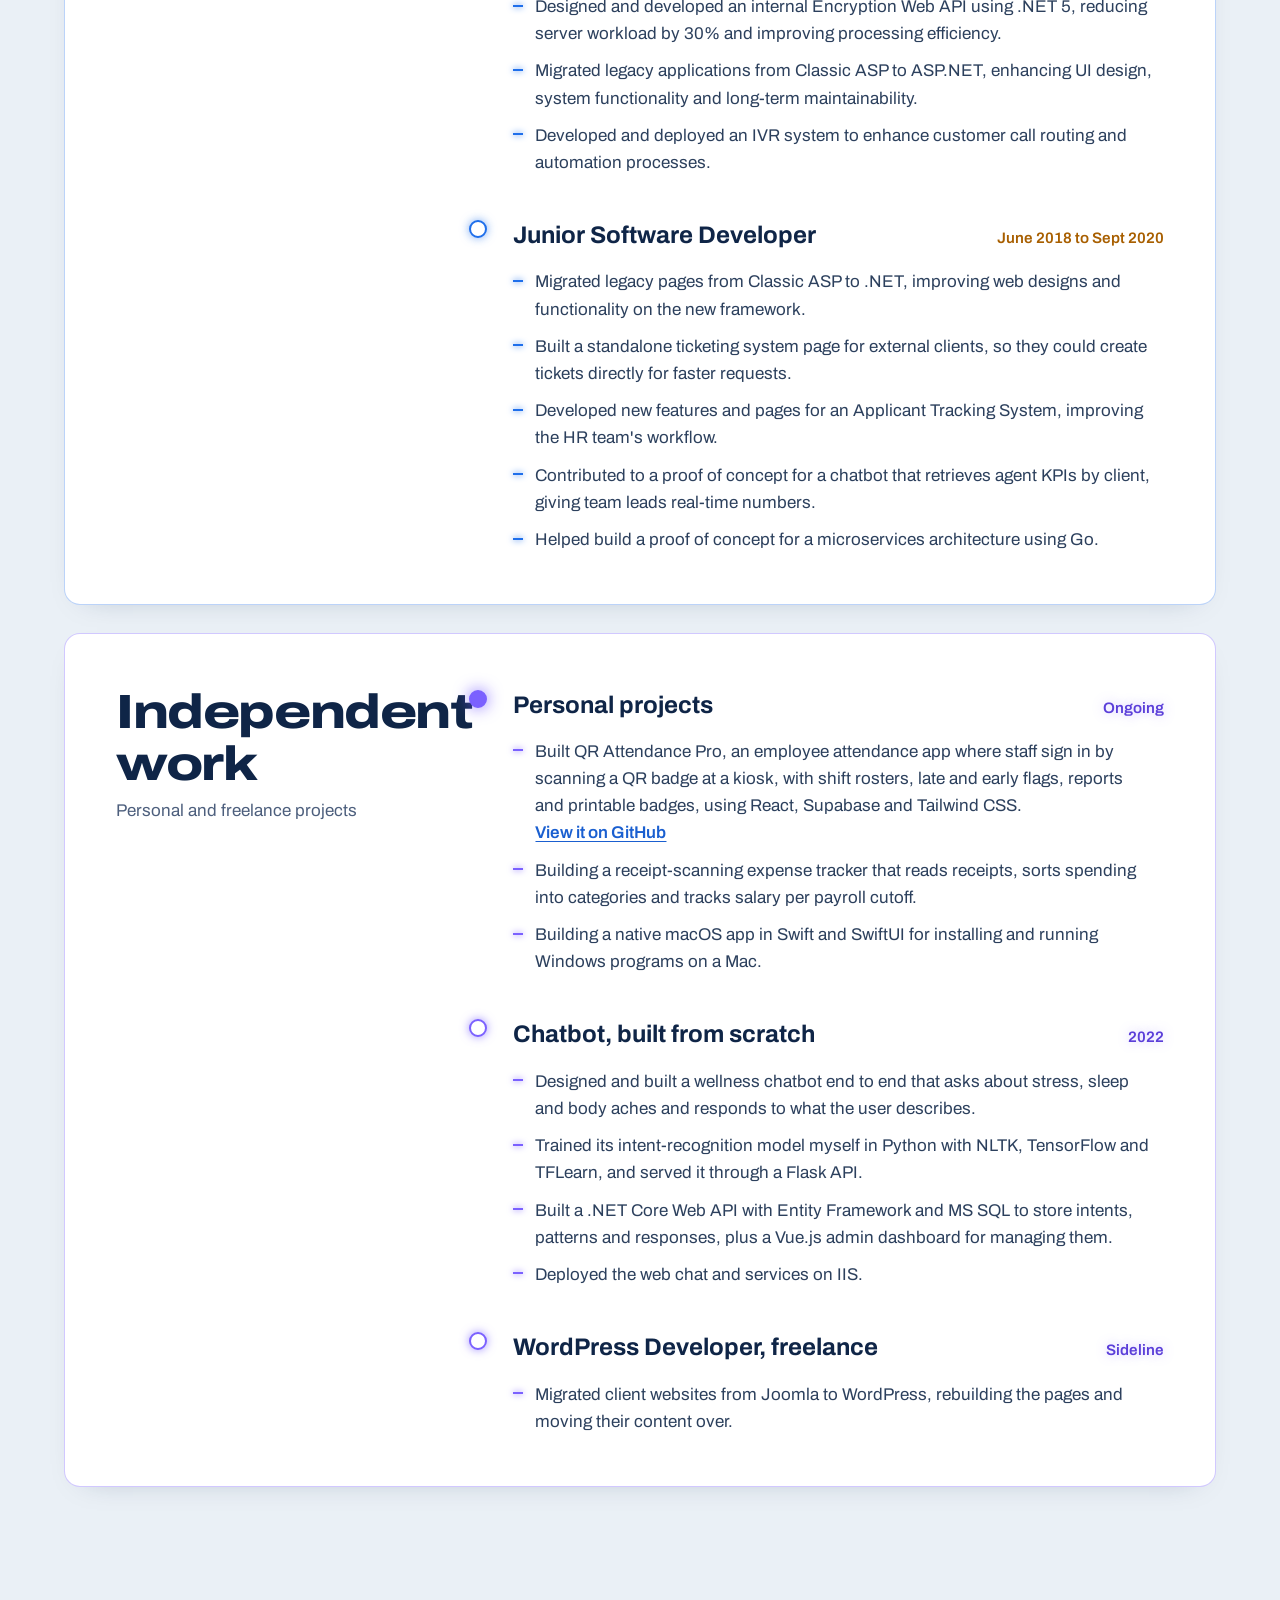
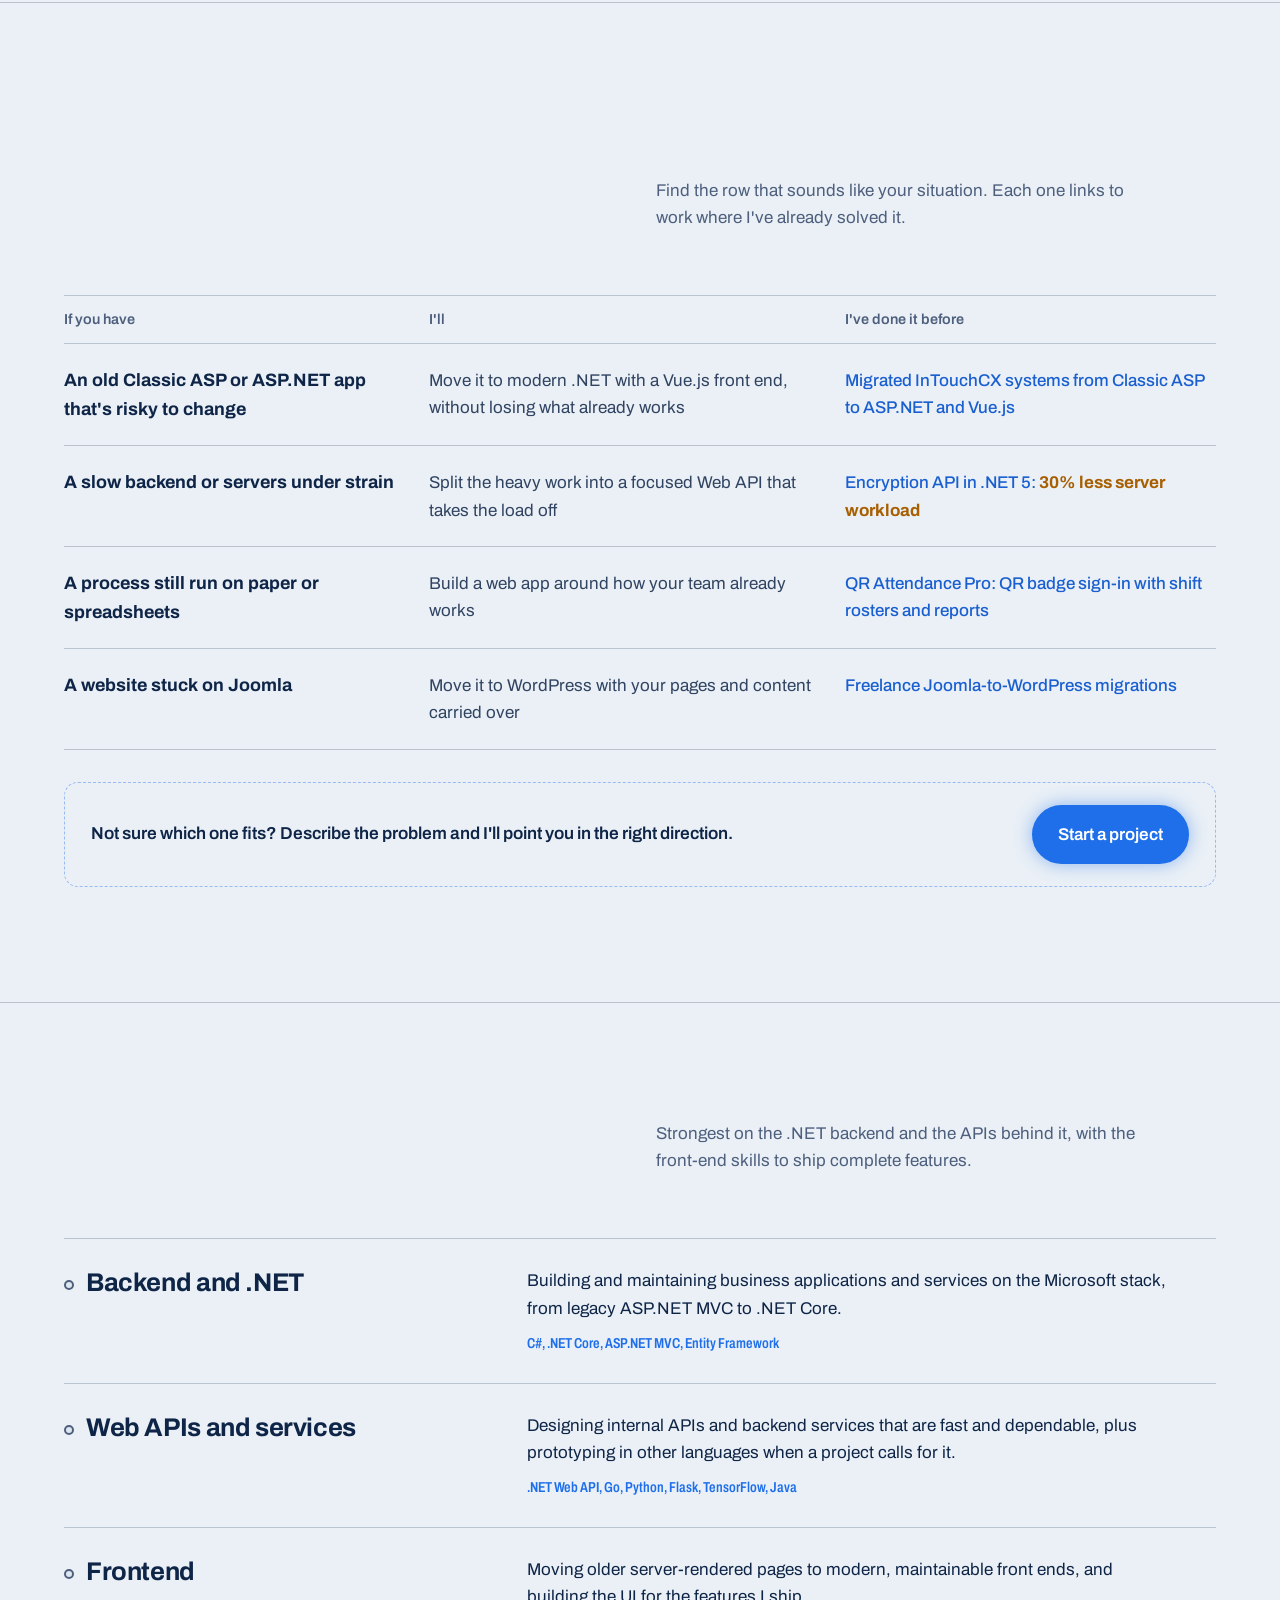
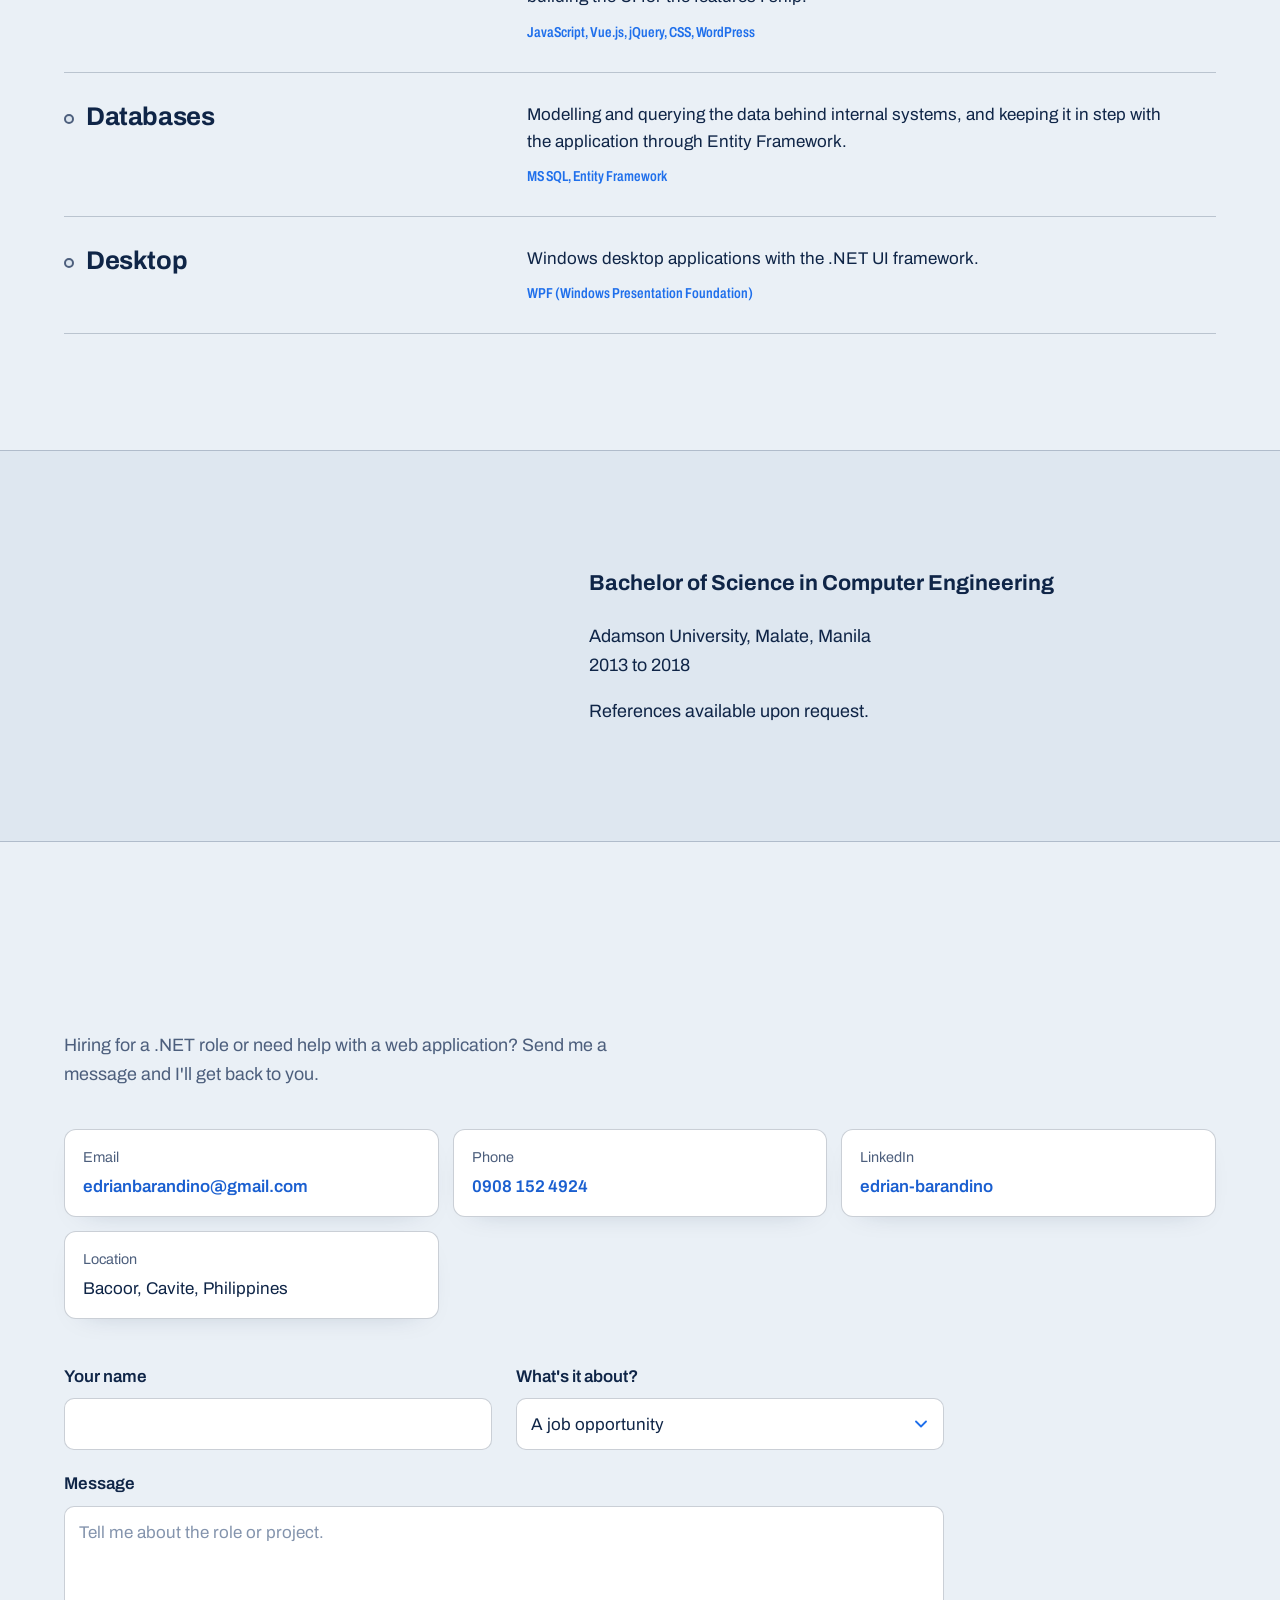
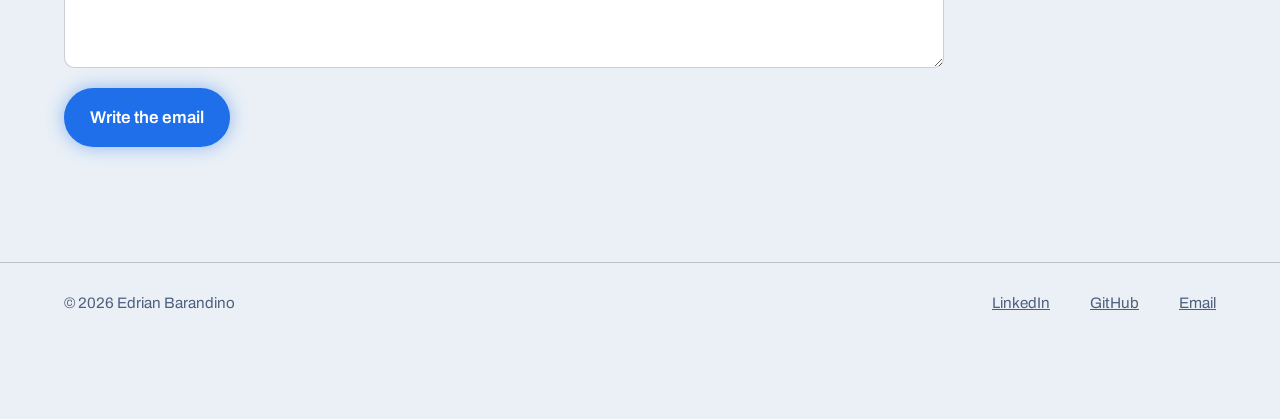
==== commit c7e9ad68: "Updated style and info" ====
--- a/index.html
+++ b/index.html
@@ -6,7 +6,7 @@
   <meta name="theme-color" content="#0A1120" media="(prefers-color-scheme: dark)">
   <meta name="theme-color" content="#EAF0F6" media="(prefers-color-scheme: light)">
   <meta name="color-scheme" content="dark light">
-  <title>Edrian Barandino — Software Developer, .NET and Web API Specialist</title>
+  <title>Edrian Barandino — Legacy ASP and .NET modernization, Web APIs</title>
   <meta name="description" content="Edrian Barandino is a software developer with 6+ years of experience in .NET Core, Web API development and full-stack web applications, based in Cavite, Philippines.">
   <meta property="og:title" content="Edrian Barandino — Software Developer, .NET and Web API Specialist">
   <meta property="og:description" content="6+ years building and modernizing .NET systems, Web APIs and Vue.js front ends.">
@@ -64,8 +64,8 @@
       <div class="hero-copy">
         <p class="availability"><span class="avail-dot" aria-hidden="true"></span>Open to full-time roles and freelance projects</p>
         <p class="hero-role">Software Developer, .NET and Web API Specialist</p>
-        <h1>I build and modernize the systems businesses run on.</h1>
-        <p class="lede">I'm Edrian Barandino, a software developer with 6+ years of experience in .NET Core, Web API development and full-stack web applications. I build scalable internal systems, optimize backend services and improve application performance.</p>
+        <h1>I move legacy ASP and .NET apps onto modern .NET.</h1>
+        <p class="lede">For teams whose internal tools still run on Classic ASP or older ASP.NET. I'm Edrian Barandino, and I've spent 6+ years at InTouchCX migrating systems like these to .NET and Vue.js, and building the Web APIs behind them, including one that cut server workload by 30%.</p>
         <div class="paths" role="group" aria-label="Choose what brings you here">
           <a class="path" href="#work" data-topic="A job opportunity">
             <span class="path-k">Hiring for a .NET role?</span>
@@ -200,7 +200,7 @@
       <div class="cs-cta" data-reveal="up">
         <p>Have a system that needs this kind of work?</p>
         <a class="btn btn-primary" href="#contact" data-topic="A freelance project">Talk to me about it</a>
-        <a class="btn btn-ghost" href="#contact" data-topic="A job opportunity">Discuss a role</a>
+        <a class="text-link" href="#contact" data-topic="A job opportunity">Hiring instead? Discuss a role →</a>
       </div>
     </section>
 
@@ -297,26 +297,33 @@
     <section class="help" id="help" aria-labelledby="help-h">
       <div class="section-head" data-reveal="head">
         <h2 id="help-h">How I can help your business</h2>
-        <p>The same work I do every day, available for your project. Tell me what's slowing you down and I'll suggest the simplest fix.</p>
-      </div>
-      <ul class="help-grid">
-        <li class="help-card" data-reveal="up">
-          <h3>Modernize a legacy app</h3>
-          <p>Move an aging Classic ASP or older ASP.NET system to modern .NET and a Vue.js front end, without losing what already works.</p>
-        </li>
-        <li class="help-card" data-reveal="up">
-          <h3>Build or fix a Web API</h3>
-          <p>Design a new API, connect your systems, or speed up a slow backend service.</p>
-        </li>
-        <li class="help-card" data-reveal="up">
-          <h3>Custom web applications</h3>
-          <p>Internal tools, ticketing, attendance and tracking systems built around how your team works.</p>
-        </li>
-        <li class="help-card" data-reveal="up">
-          <h3>WordPress sites and migrations</h3>
-          <p>Move an existing site to WordPress, such as from Joomla, with your pages and content carried over.</p>
-        </li>
-      </ul>
+        <p>Find the row that sounds like your situation. Each one links to work where I've already solved it.</p>
+      </div>
+      <div class="fit" role="table" aria-label="Problems I solve, how, and proof">
+        <div class="fit-row fit-headrow" role="row">
+          <span role="columnheader">If you have</span><span role="columnheader">I'll</span><span role="columnheader">I've done it before</span>
+        </div>
+        <div class="fit-row" role="row" data-reveal="row">
+          <span class="fit-have" role="cell">An old Classic ASP or ASP.NET app that's risky to change</span>
+          <span class="fit-do" role="cell">Move it to modern .NET with a Vue.js front end, without losing what already works</span>
+          <span class="fit-proof" role="cell"><a href="#work">Migrated InTouchCX systems from Classic ASP to ASP.NET and Vue.js</a></span>
+        </div>
+        <div class="fit-row" role="row" data-reveal="row">
+          <span class="fit-have" role="cell">A slow backend or servers under strain</span>
+          <span class="fit-do" role="cell">Split the heavy work into a focused Web API that takes the load off</span>
+          <span class="fit-proof" role="cell"><a href="#work">Encryption API in .NET 5: <strong>30% less server workload</strong></a></span>
+        </div>
+        <div class="fit-row" role="row" data-reveal="row">
+          <span class="fit-have" role="cell">A process still run on paper or spreadsheets</span>
+          <span class="fit-do" role="cell">Build a web app around how your team already works</span>
+          <span class="fit-proof" role="cell"><a href="https://github.com/Ezekiel05/QRAttendancePro">QR Attendance Pro: QR badge sign-in with shift rosters and reports</a></span>
+        </div>
+        <div class="fit-row" role="row" data-reveal="row">
+          <span class="fit-have" role="cell">A website stuck on Joomla</span>
+          <span class="fit-do" role="cell">Move it to WordPress with your pages and content carried over</span>
+          <span class="fit-proof" role="cell"><a href="#experience">Freelance Joomla-to-WordPress migrations</a></span>
+        </div>
+      </div>
       <div class="cs-cta" data-reveal="up">
         <p>Not sure which one fits? Describe the problem and I'll point you in the right direction.</p>
         <a class="btn btn-primary" href="#contact" data-topic="A freelance project">Start a project</a>
--- a/styles.css
+++ b/styles.css
@@ -1093,3 +1093,36 @@
 @media (max-width: 600px) {
   .chat.is-open::before { content: ""; position: fixed; inset: 0; z-index: -1; background: rgba(3, 8, 18, .55); backdrop-filter: blur(2px); }
 }
+
+/* =========================================================
+   De-AI pass: no gradient blob, one primary action, rows over cards
+   ========================================================= */
+.hero::before { content: none; }
+.hero h1 { text-shadow: none; }
+
+.text-link { color: var(--mask); font-weight: 600; text-decoration: none; padding: 6px 2px; }
+.text-link:hover { text-decoration: underline; text-underline-offset: 4px; }
+
+.fit { border-top: 1px solid var(--line); }
+.fit-row {
+  display: grid; grid-template-columns: 1fr 1.15fr 1.1fr; gap: 28px; align-items: baseline;
+  padding: 22px 0; border-bottom: 1px solid var(--line);
+}
+.fit-headrow { padding: 12px 0; font-size: .9rem; font-weight: 600; color: var(--ink-soft); }
+.fit-have { font-weight: 700; font-size: 1.12rem; color: var(--ink); }
+.fit-do { color: color-mix(in srgb, var(--ink) 85%, transparent); }
+.fit-proof a { color: var(--mask); text-decoration: none; font-weight: 500; }
+.fit-proof a:hover { text-decoration: underline; text-underline-offset: 3px; }
+.fit-proof strong { color: var(--led); }
+@media (max-width: 860px) {
+  .fit-headrow { display: none; }
+  .fit-row { grid-template-columns: 1fr; gap: 6px; }
+  .fit-do::before { content: "I'll: "; font-weight: 600; color: var(--ink-soft); }
+  .fit-proof::before { content: "Done before: "; font-weight: 600; color: var(--ink-soft); }
+}
+
+/* keep the footer links clear of the floating chat button */
+body:has(.chat) .foot { padding-bottom: 104px; }
+@media (max-width: 600px) { body:has(.chat) .foot { padding-bottom: 92px; } }
+.foot p:last-child { display: flex; flex-wrap: wrap; gap: 8px 20px; }
+.foot a { margin-left: 0; }
--- a/styles-light.css
+++ b/styles-light.css
@@ -969,3 +969,6 @@
 .chat-panel { box-shadow: 0 24px 60px -24px rgba(15, 37, 71, .45); }
 .chat-panel { box-shadow: 0 0 0 4px rgba(31, 111, 235, .12), 0 30px 70px -24px rgba(15, 37, 71, .55); }
 .chat-log { background-image: radial-gradient(rgba(31, 111, 235, .14) 1px, transparent 1px); }
+.hero::before { content: none; }
+.fit-proof strong { color: #A85F00; }
+.fit-proof a, .text-link { color: #1A5FD0; }
